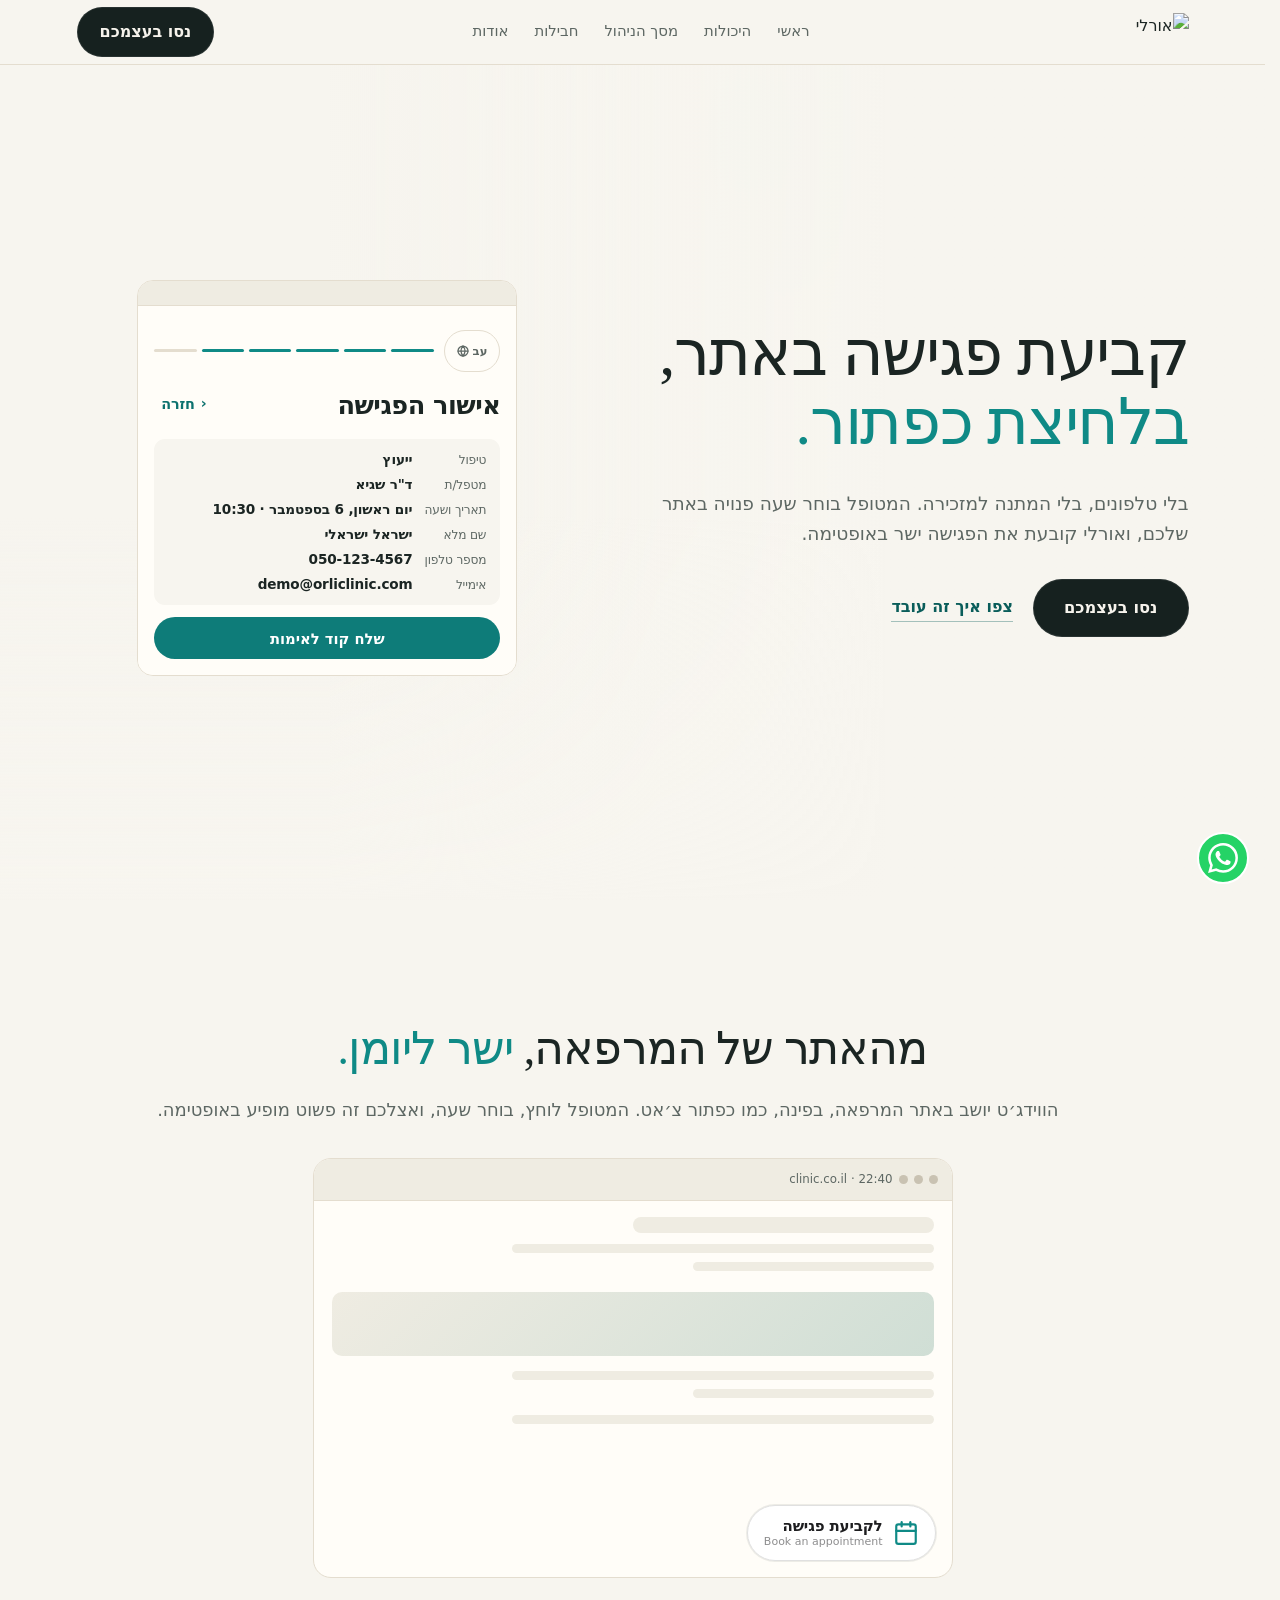
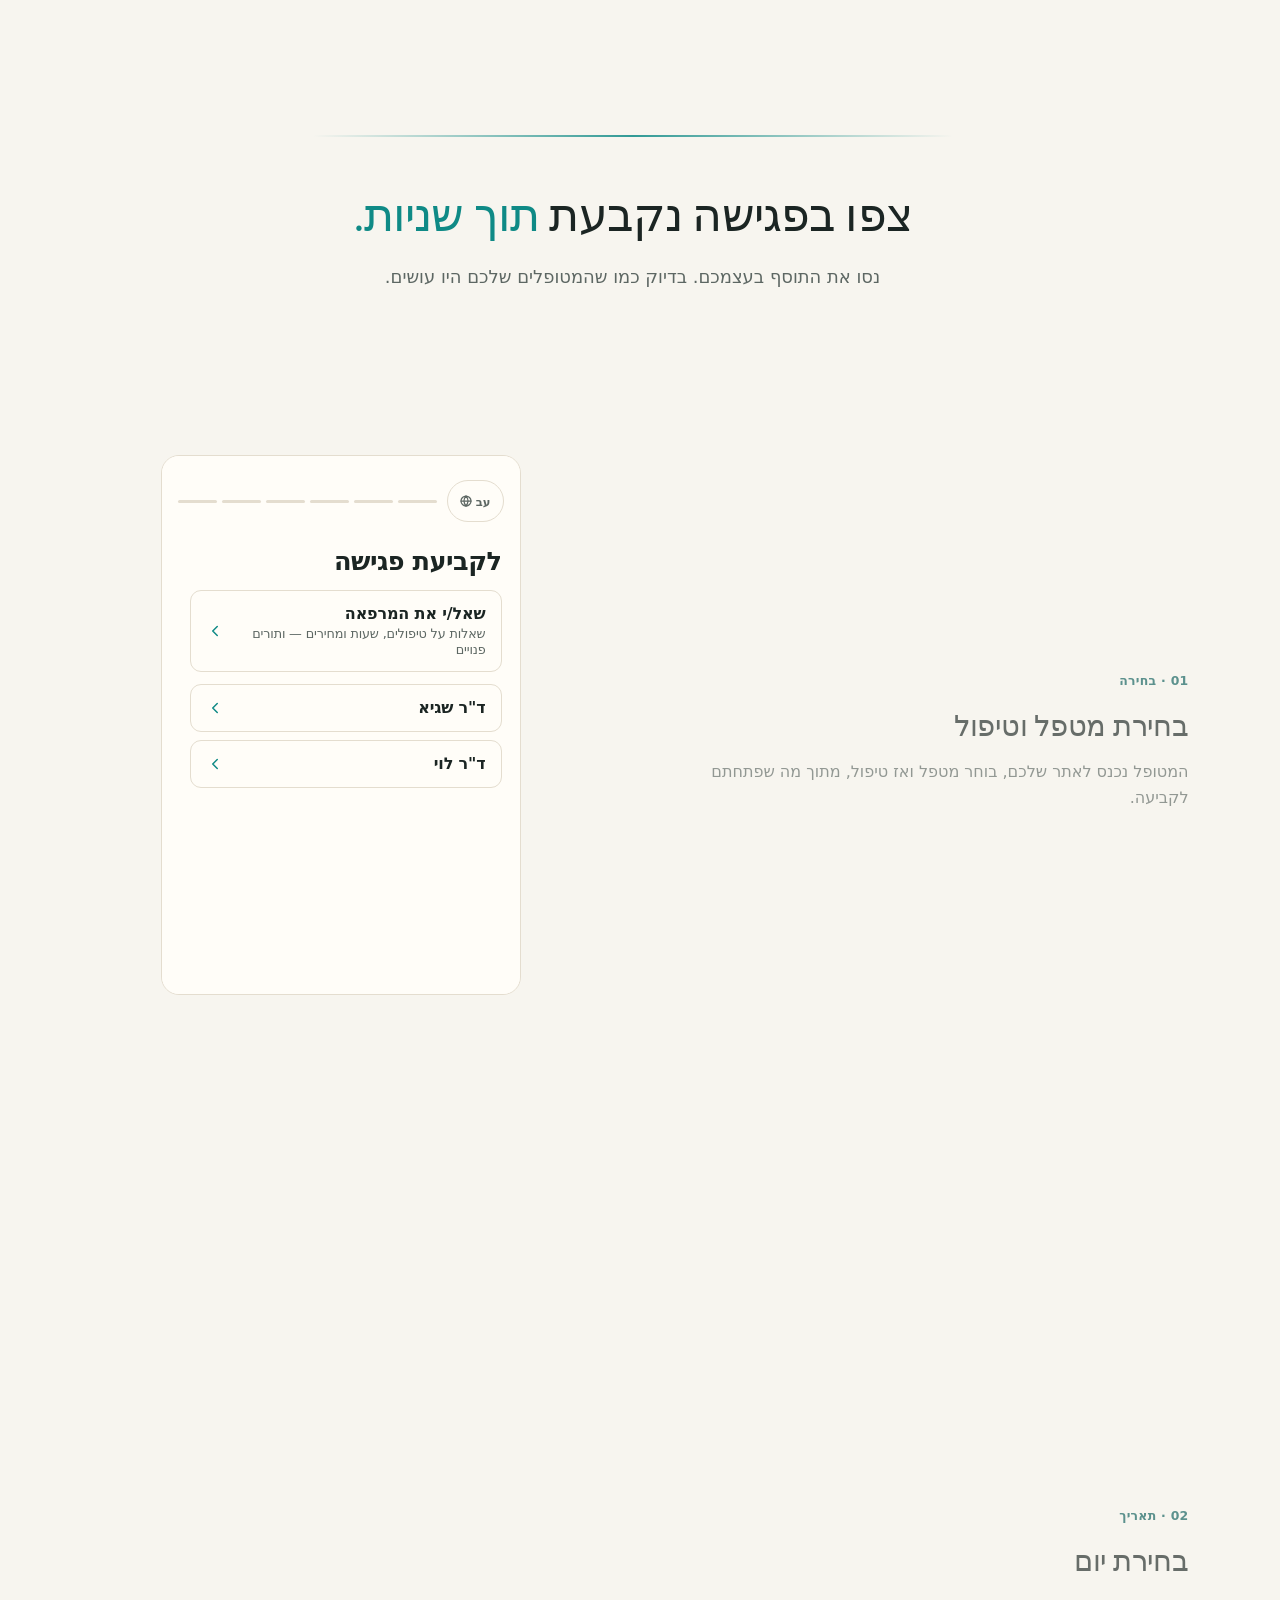
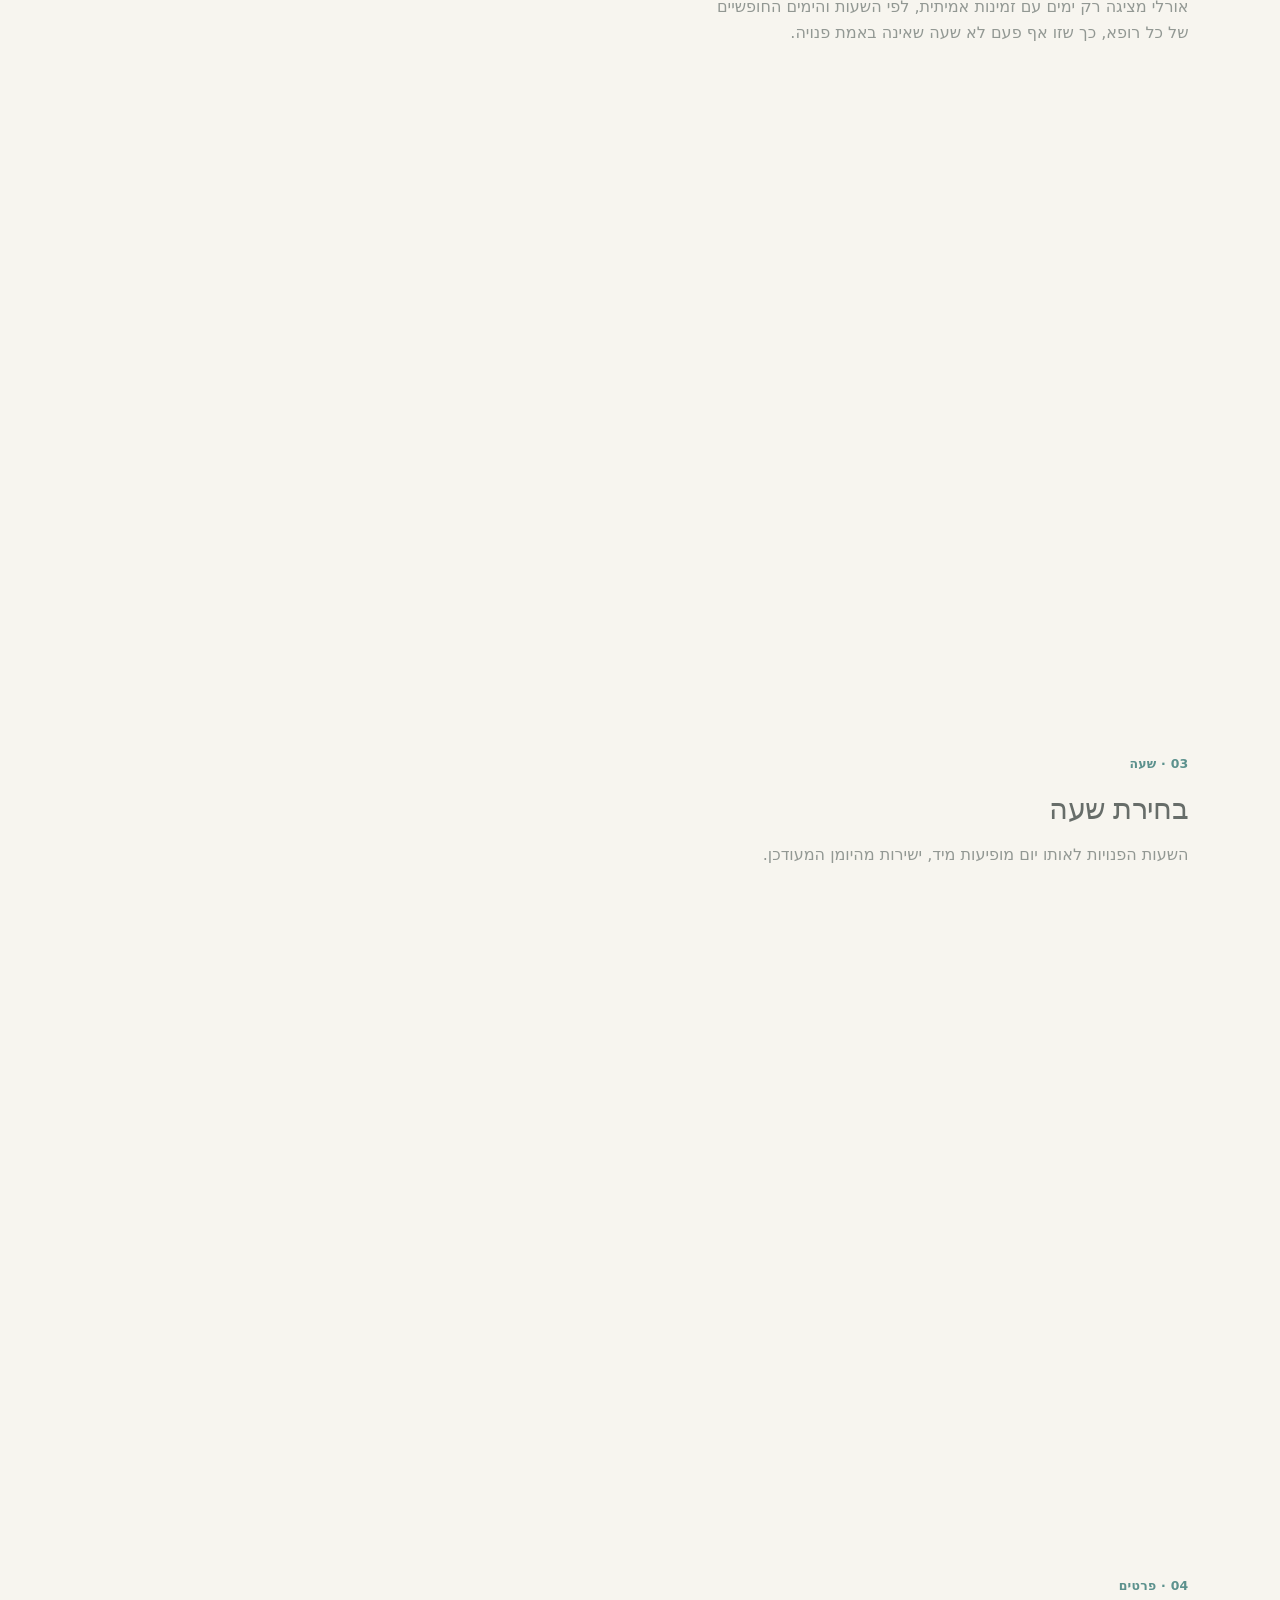
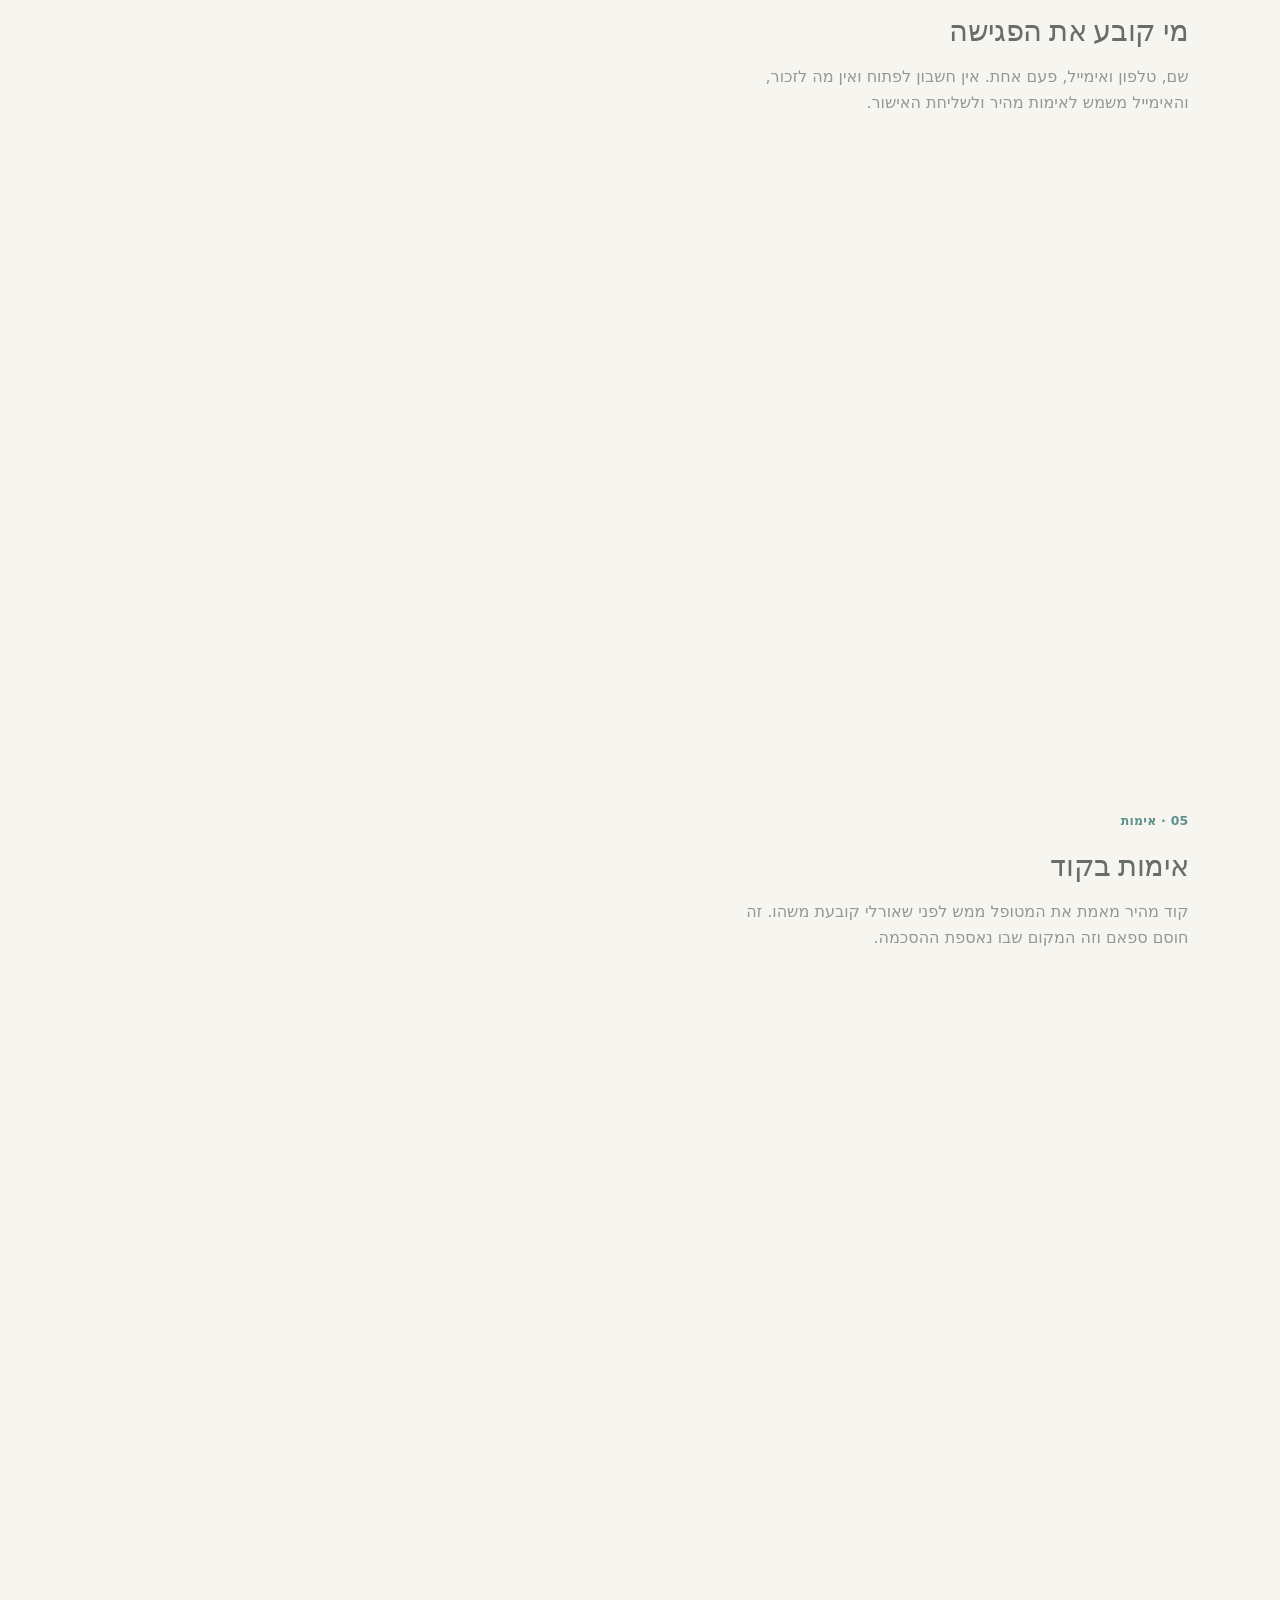
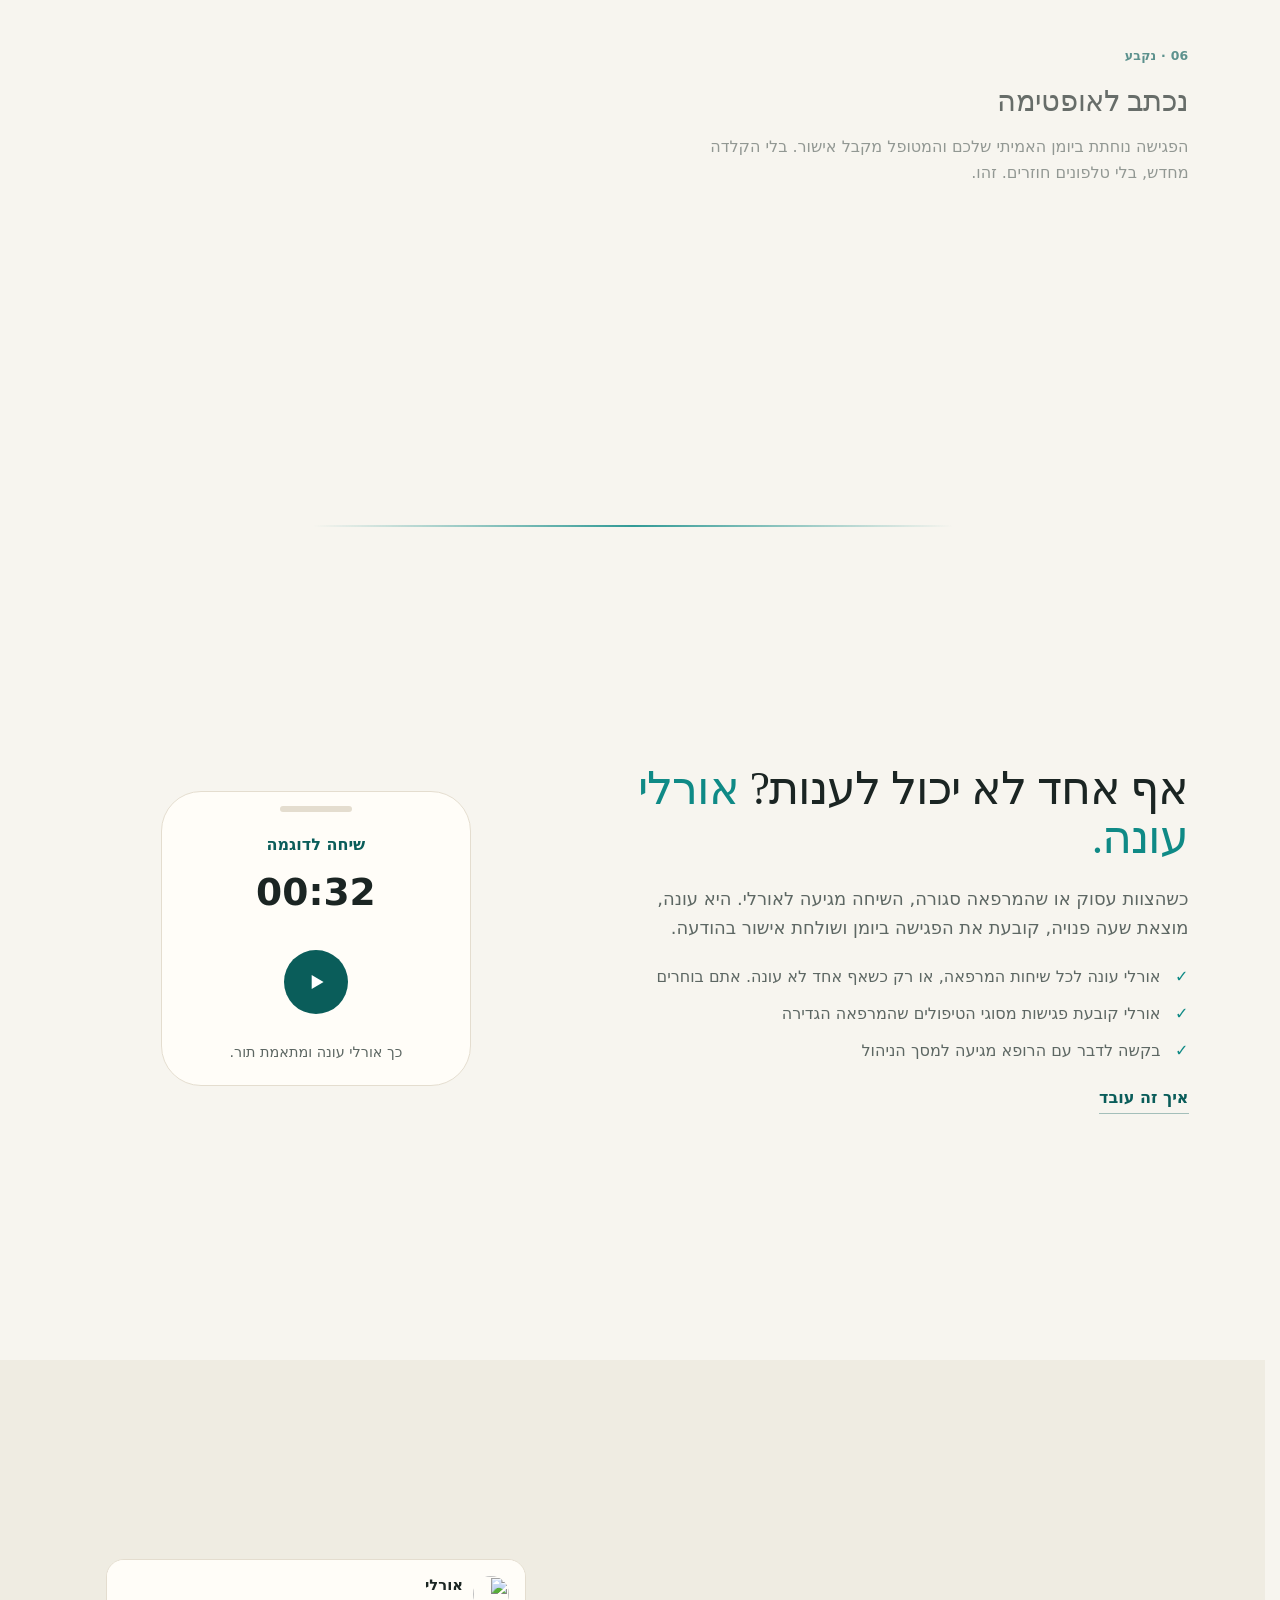
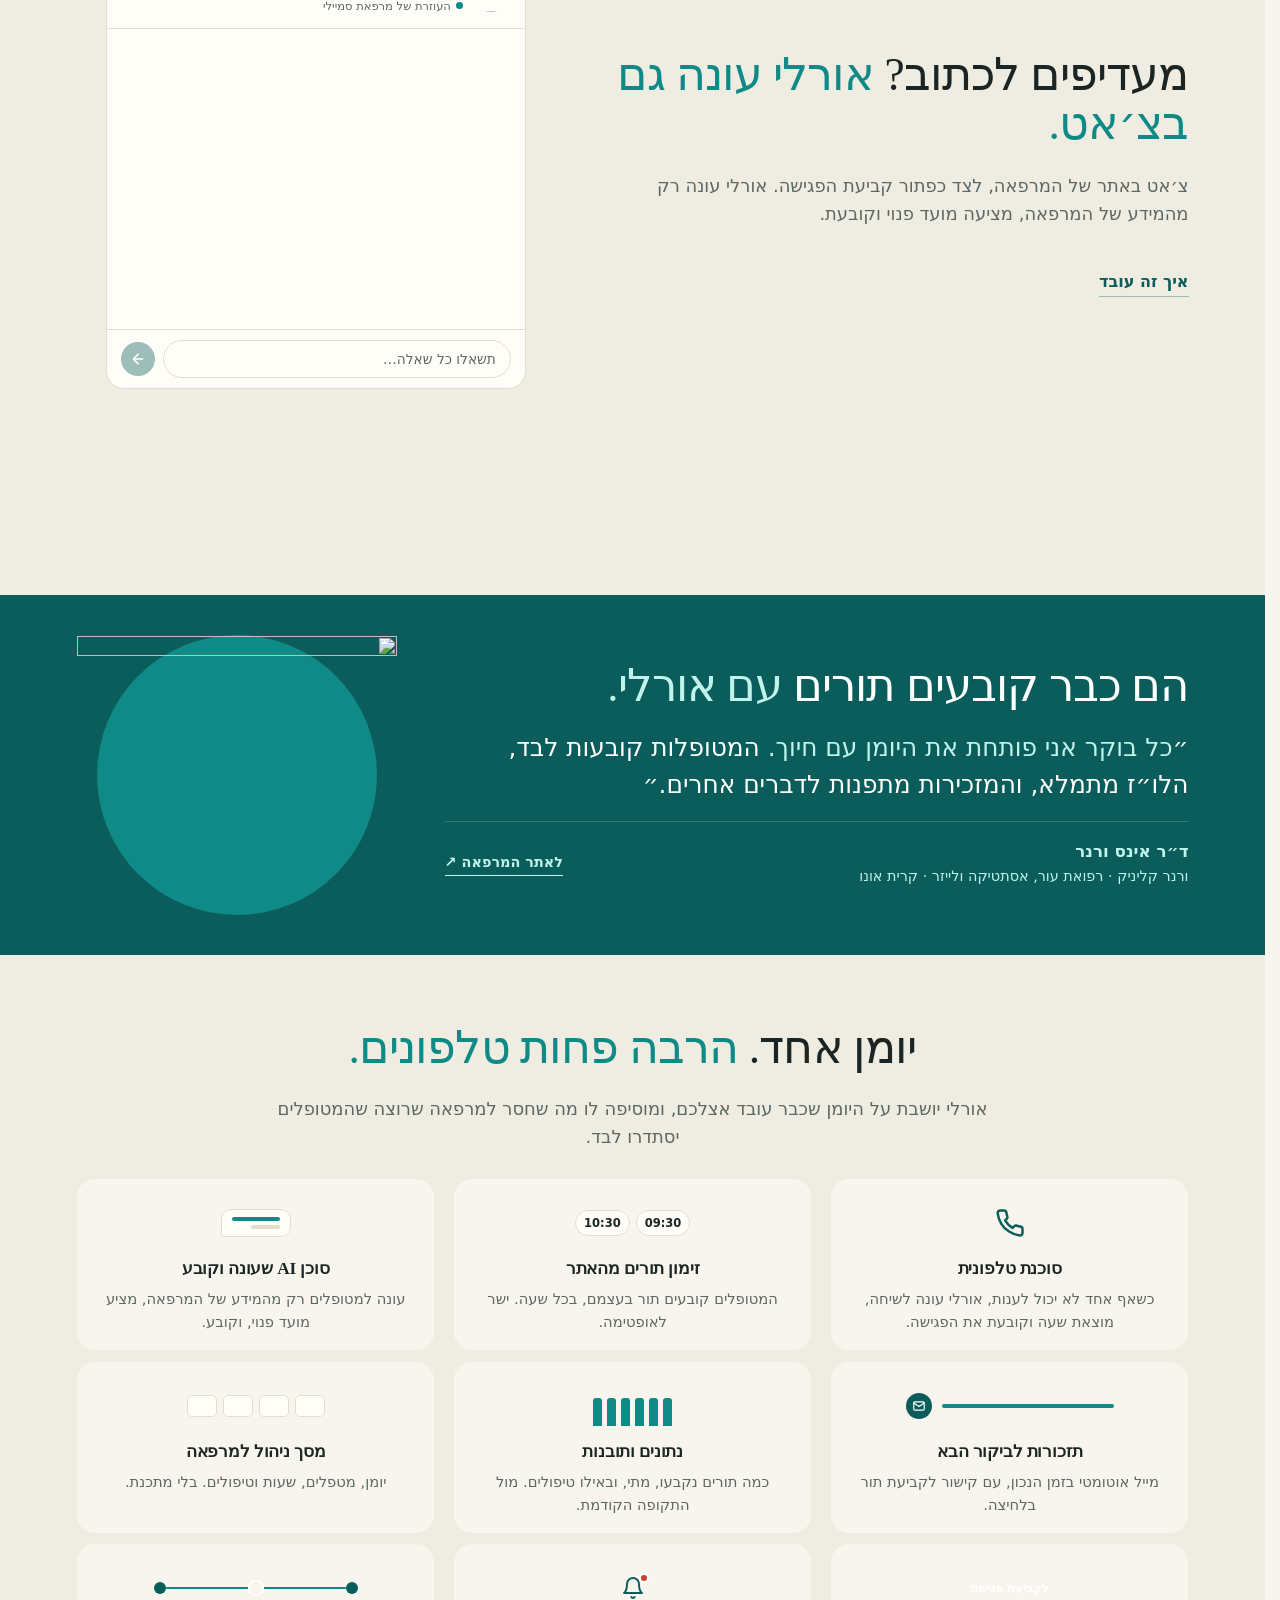
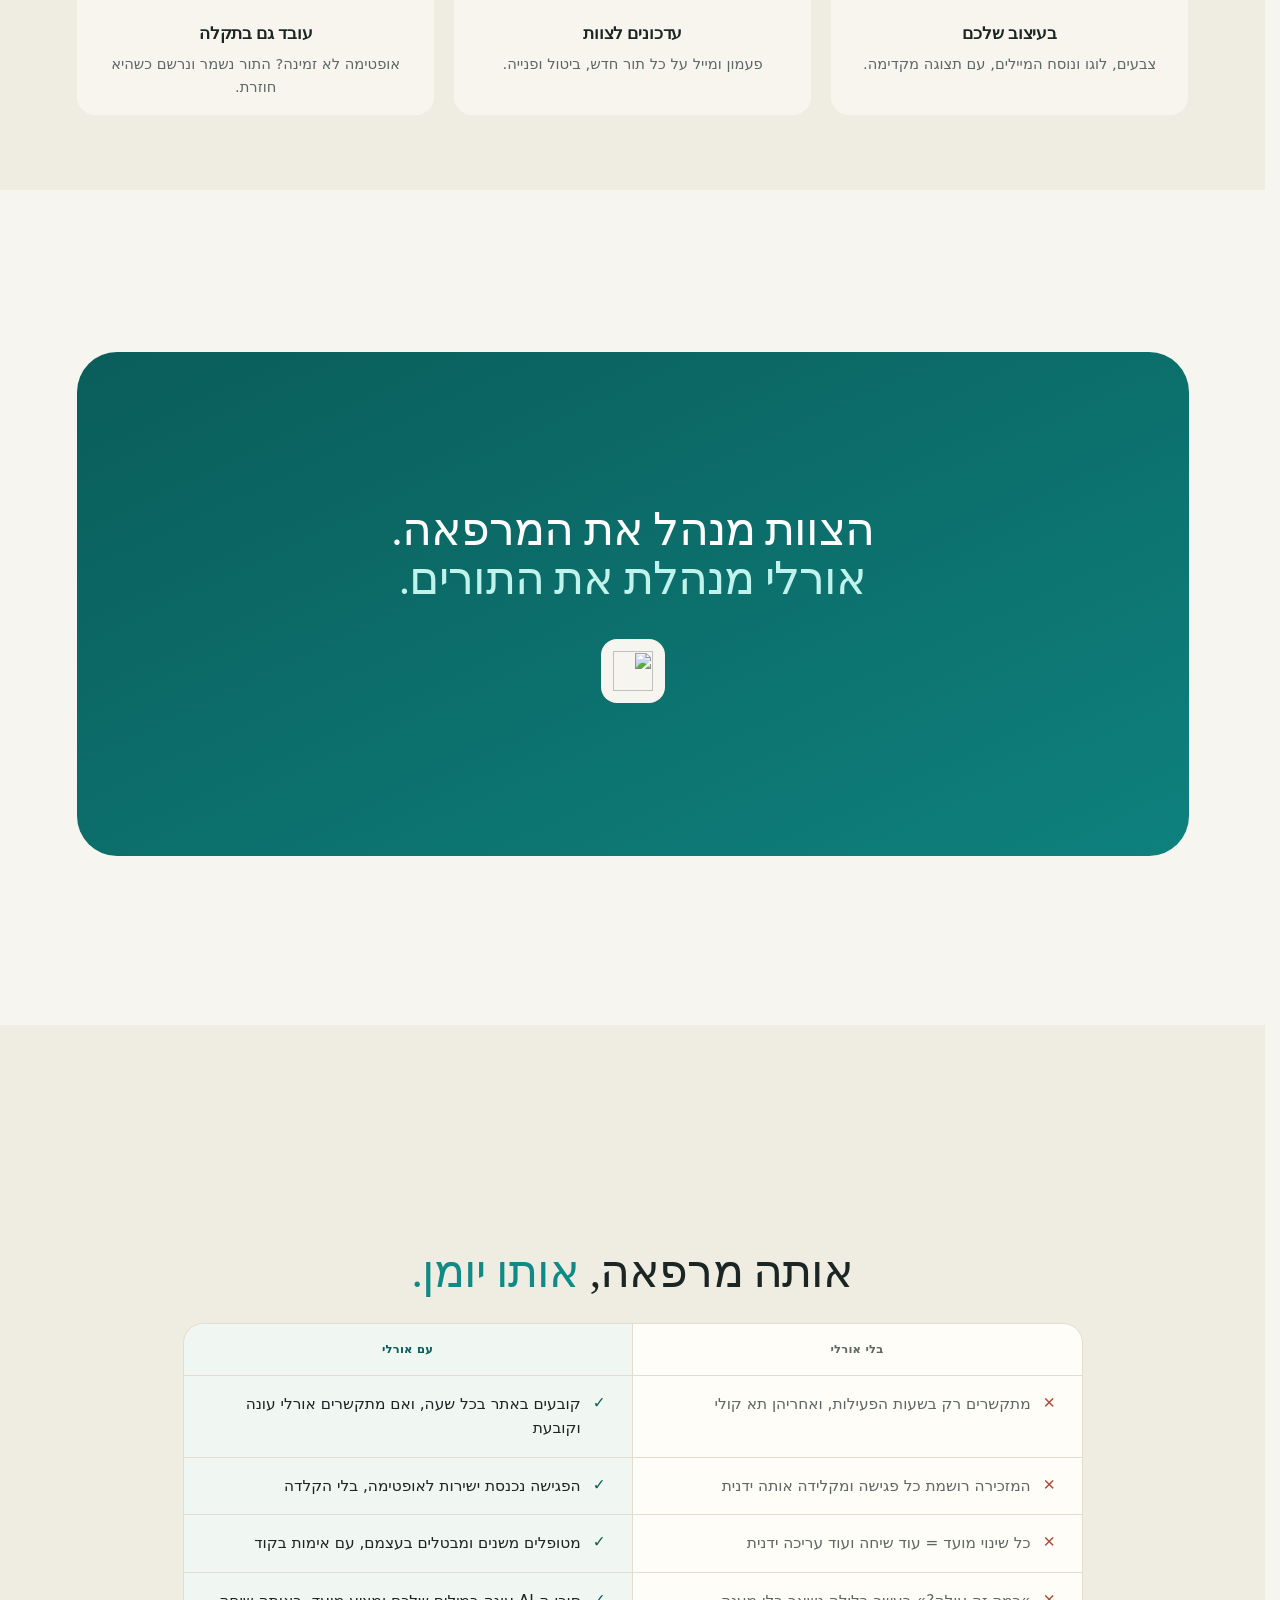
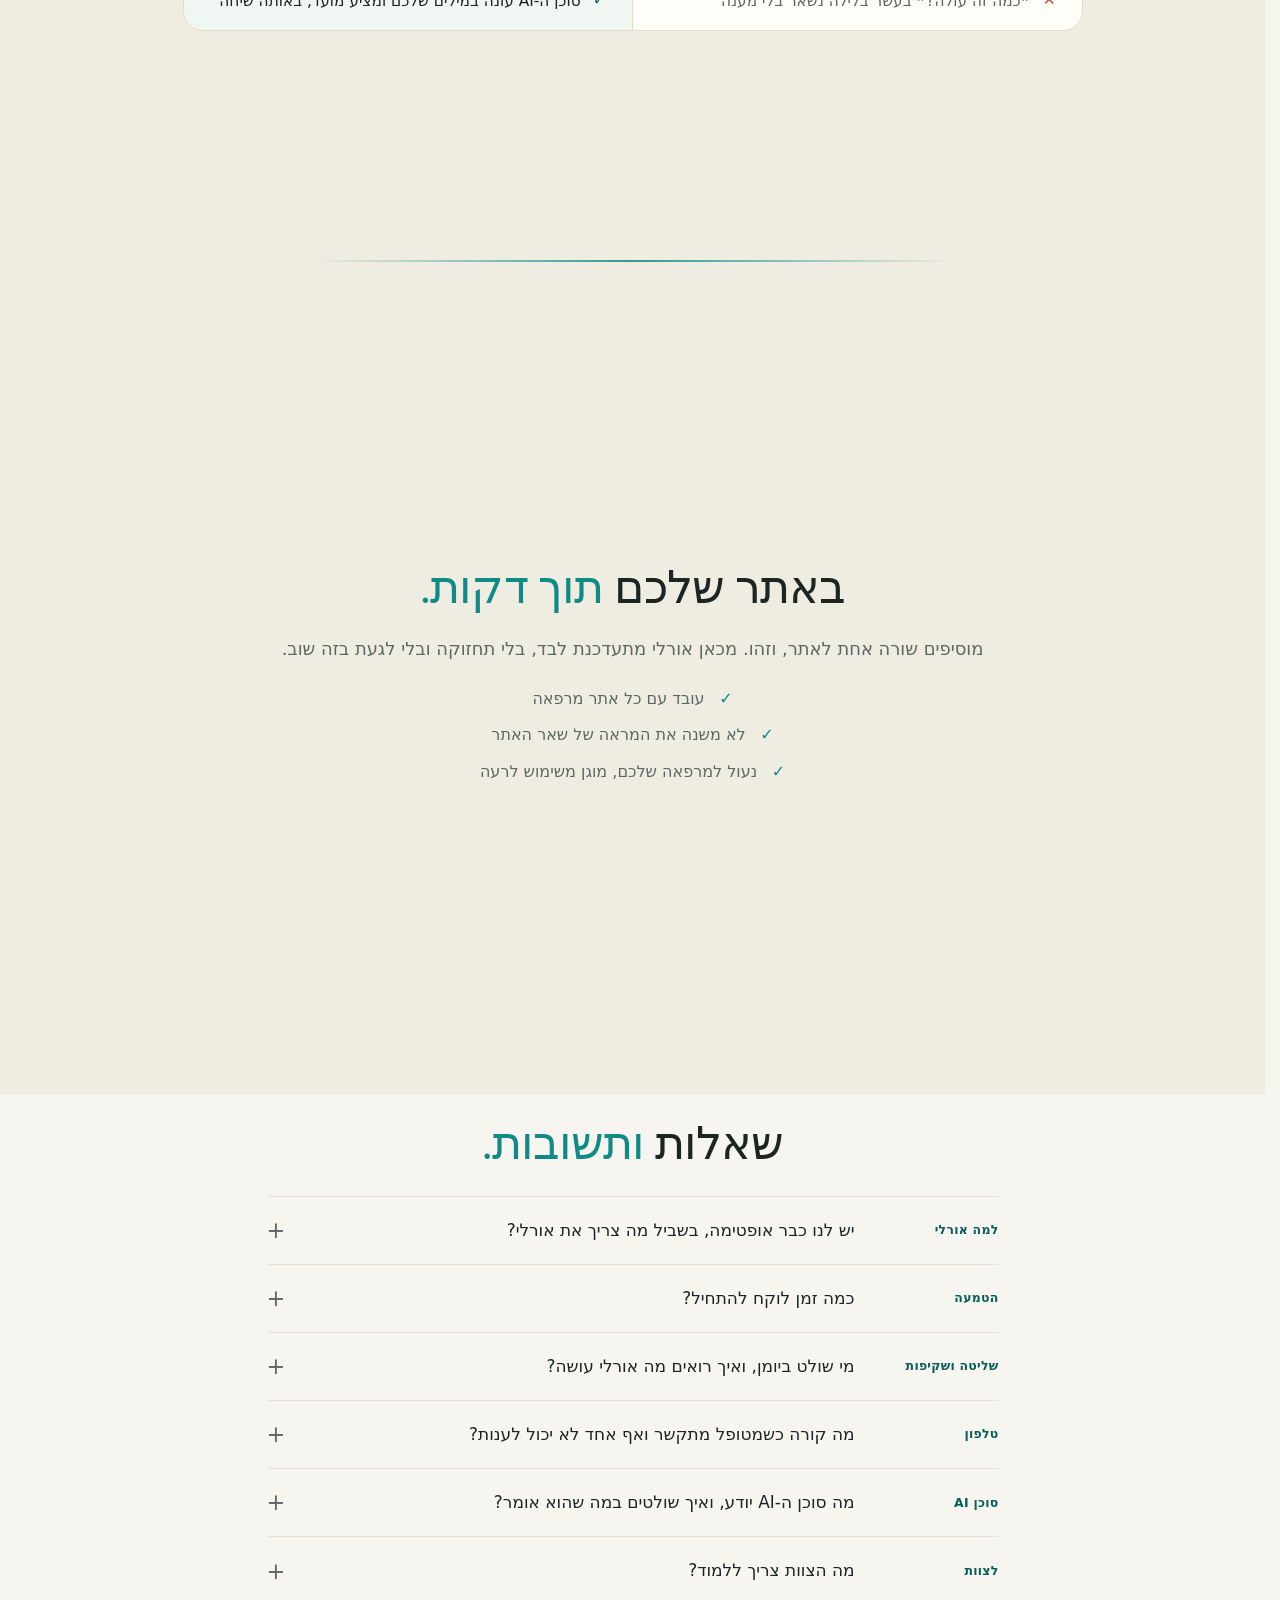
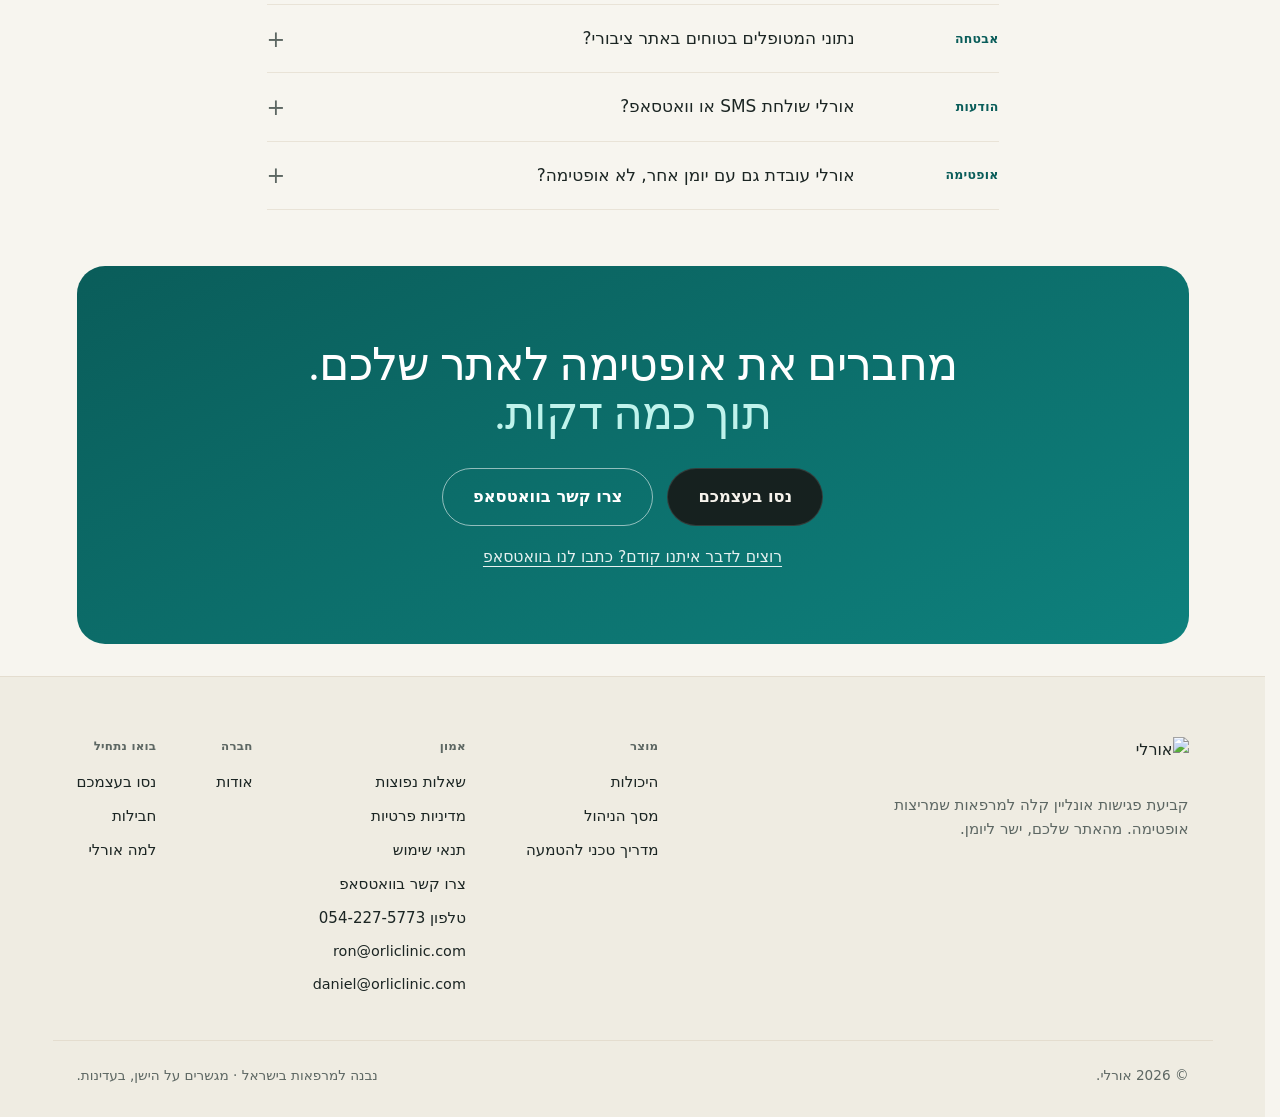
==== index.html @ ab8d7843 "Home phone: the play button centred between the clock and the note The pulse grows past the button, " ====
<!DOCTYPE html>
<html lang="he" dir="rtl">
<head>
  <meta charset="UTF-8" />
  <meta name="viewport" content="width=device-width, initial-scale=1.0, viewport-fit=cover" />
  <script>
    document.documentElement.classList.add('js');
    // styles.css hides every reveal target behind this class, and only
    // script.js ever unhides them. If that file does not arrive — a 404, a
    // dropped connection, a blocked request — the class would leave each
    // page's headlines, leads and lists at opacity 0 with nothing coming to
    // reveal them. script.js sets data-reveal-ready the moment it takes over;
    // if it hasn't, give up the effect and show the page as plain text.
    setTimeout(function () {
      var d = document.documentElement;
      if (!d.hasAttribute('data-reveal-ready')) d.classList.remove('js');
    }, 3000);
  </script>
  <meta name="description" content="מטופלים קובעים פגישה באתר של המרפאה בכל שעה, והפגישה נכנסת ישר ליומן האופטימה. עם סוכן AI ותזכורות לביקור הבא. מבצע השקה: בחינם, ללא התחייבות." />
  <title>זימון תורים אונליין למרפאות אופטימה | אורלי</title>

  <!-- Heebo, self-hosted (styles.css @font-face). Both subsets: every page
       sets Hebrew and Latin (spaces, digits) in it. -->
  <link rel="preload" href="assets/fonts/heebo-v28-hebrew.woff2" as="font" type="font/woff2" crossorigin />
  <link rel="preload" href="assets/fonts/heebo-v28-latin.woff2" as="font" type="font/woff2" crossorigin />
  <link rel="stylesheet" href="styles.css?v=20261113j" />
  <link rel="stylesheet" href="a11y.css?v=20261113j" />
  <link rel="stylesheet" href="widget.css?v=20261113j" />
  <link rel="stylesheet" href="films.css?v=20261113j" />
  <link rel="icon" href="/favicon.ico" sizes="any" />
  <link rel="icon" type="image/png" sizes="64x64" href="assets/brand/favicon-64.png" />
  <link rel="apple-touch-icon" href="assets/brand/apple-touch-icon.png" />

  <link rel="canonical" href="https://orliclinic.com/" />
  <meta name="theme-color" content="#0f8a86" />

  <!-- Link previews. PRODUCT.md's second audience reaches this site because
       the decision-maker sends them a link, so a bare URL in WhatsApp or
       email is a lost handoff. -->
  <meta property="og:type" content="website" />
  <meta property="og:site_name" content="אורלי" />
  <meta property="og:locale" content="he_IL" />
  <meta property="og:url" content="https://orliclinic.com/" />
  <meta property="og:title" content="זימון תורים אונליין למרפאות אופטימה | אורלי" />
  <meta property="og:description" content="מטופלים קובעים פגישה באתר של המרפאה בכל שעה, והפגישה נכנסת ישר ליומן האופטימה. עם סוכן AI ותזכורות לביקור הבא. מבצע השקה: בחינם, ללא התחייבות." />
  <meta property="og:image" content="https://orliclinic.com/assets/brand/orli-og.png" />
  <meta property="og:image:width" content="1200" />
  <meta property="og:image:height" content="630" />
  <meta property="og:image:alt" content="אורלי · קביעת פגישה באתר המרפאה, ישר ליומן האופטימה" />
  <meta name="twitter:card" content="summary_large_image" />
  <meta name="twitter:title" content="זימון תורים אונליין למרפאות אופטימה | אורלי" />
  <meta name="twitter:description" content="מטופלים קובעים פגישה באתר של המרפאה בכל שעה, והפגישה נכנסת ישר ליומן האופטימה. עם סוכן AI ותזכורות לביקור הבא. מבצע השקה: בחינם, ללא התחייבות." />
  <meta name="twitter:image" content="https://orliclinic.com/assets/brand/orli-og.png" />
  <!-- Structured data for search and answer engines. Every fact here is
       on this page or on the site; keep it in step with the copy (the
       FAQ text must match the visible FAQ word for word). -->
  <script type="application/ld+json">
  {
    "@context": "https://schema.org",
    "@graph": [
      {
        "@type": "Organization",
        "@id": "https://orliclinic.com/#organization",
        "name": "Orli",
        "alternateName": "אורלי",
        "url": "https://orliclinic.com/",
        "logo": {
          "@type": "ImageObject",
          "url": "https://orliclinic.com/assets/brand/apple-touch-icon.png",
          "width": 180,
          "height": 180
        },
        "description": "אורלי היא תוסף לקביעת תורים אונליין למרפאות שעובדות עם אופטימה: המטופלים קובעים פגישה באתר של המרפאה, והפגישה נכנסת ישר ליומן האופטימה.",
        "areaServed": {
          "@type": "Country",
          "name": "Israel"
        }
      },
      {
        "@type": "WebSite",
        "@id": "https://orliclinic.com/#website",
        "url": "https://orliclinic.com/",
        "name": "אורלי",
        "alternateName": "Orli",
        "inLanguage": "he",
        "publisher": {
          "@id": "https://orliclinic.com/#organization"
        }
      },
      {
        "@type": "SoftwareApplication",
        "@id": "https://orliclinic.com/#software",
        "name": "Orli",
        "alternateName": "אורלי",
        "url": "https://orliclinic.com/",
        "description": "קביעת תורים אונליין למרפאות שעובדות עם אופטימה. המטופלים קובעים, משנים ומבטלים פגישות באתר המרפאה, וכל פגישה נכתבת ישר ליומן האופטימה. סוכן AI עונה למטופלים רק מהמידע של המרפאה וקובע תורים.",
        "applicationCategory": "BusinessApplication",
        "applicationSubCategory": "קביעת תורים אונליין למרפאות",
        "operatingSystem": "Web",
        "inLanguage": [
          "he",
          "en"
        ],
        "featureList": [
          "זימון תורים מהאתר של המרפאה, ישר ליומן האופטימה בזמן אמת",
          "אימות בקוד חד־פעמי לאימייל לפני כל קביעה",
          "שינוי וביטול על ידי המטופל מהקישור במייל",
          "סוכן AI שעונה למטופלים רק מהמידע של המרפאה, מציע מועד פנוי וקובע",
          "סוכנת טלפונית שעונה כשאף אחד לא יכול, מוצאת שעה וקובעת פגישה",
          "תזכורות לביקור הבא ורצפי טיפול במייל",
          "נתונים ותובנות על התורים, מול התקופה הקודמת",
          "מסך ניהול למרפאה: יומן, מטפלים, שעות וטיפולים",
          "עיצוב הווידג׳ט והמיילים בלי קוד",
          "התראות לצוות על כל תור חדש, ביטול ופנייה",
          "ממשיך לקבל תורים גם כשאופטימה לא זמינה",
          "עברית ואנגלית, בנוי לטלפון",
          "הטמעה בשורת קוד אחת"
        ],
        "image": "https://orliclinic.com/assets/brand/orli-og.png",
        "publisher": {
          "@id": "https://orliclinic.com/#organization"
        }
      },
      {
        "@type": [
          "WebPage",
          "FAQPage"
        ],
        "@id": "https://orliclinic.com/#webpage",
        "url": "https://orliclinic.com/",
        "name": "זימון תורים אונליין למרפאות אופטימה | אורלי",
        "description": "מטופלים קובעים פגישה באתר של המרפאה בכל שעה, והפגישה נכנסת ישר ליומן האופטימה. עם סוכן AI ותזכורות לביקור הבא. מבצע השקה: בחינם, ללא התחייבות.",
        "inLanguage": "he",
        "isPartOf": {
          "@id": "https://orliclinic.com/#website"
        },
        "about": {
          "@id": "https://orliclinic.com/#software"
        },
        "mainEntity": [
          {
            "@type": "Question",
            "name": "יש לנו כבר אופטימה, בשביל מה צריך את אורלי?",
            "acceptedAnswer": {
              "@type": "Answer",
              "text": "אופטימה מנהלת את היומן ואת המרפאה, וזה בדיוק מה שהיא עושה טוב. אורלי מוסיפה לה ערוץ נוסף: המטופלים קובעים בעצמם מהאתר שלכם או בטלפון, בכל שעה, והפגישה נכנסת ישר לאופטימה."
            }
          },
          {
            "@type": "Question",
            "name": "כמה זמן לוקח להתחיל?",
            "acceptedAnswer": {
              "@type": "Answer",
              "text": "תוך כמה דקות. מתקינים את התוכנה שלנו על מחשב האופטימה, מגדירים בפאנל הניהול את הרופאים, השירותים והשעות שפתוחות לקביעה, ומוסיפים שורה אחת לאתר. מהרגע הזה המטופלים קובעים."
            }
          },
          {
            "@type": "Question",
            "name": "מי שולט ביומן, ואיך רואים מה אורלי עושה?",
            "acceptedAnswer": {
              "@type": "Answer",
              "text": "אתם. מטופלים קובעים רק לתוך שעות פנויות שאתם פתחתם לקביעה, אצל הרופאים ובשירותים שבחרתם, ואתם קובעים מה אורלי רשאית לעשות ואפשר לכבות אותה בכל רגע. כל פגישה נכנסת לאופטימה כמו פגישה שנקבעה בטלפון. ובמסך הניהול רואים הכול: כל שיחה וצ׳אט בכתב, בקשות שמחכות לצוות, וכמה פגישות הגיעו מהאתר, מהצ׳אט ומהטלפון. ככה זה נראה בפאנל הניהול."
            }
          },
          {
            "@type": "Question",
            "name": "מה קורה כשמטופל מתקשר ואף אחד לא יכול לענות?",
            "acceptedAnswer": {
              "@type": "Answer",
              "text": "אורלי עונה לשיחה, מוצאת שעה פנויה, קובעת את הפגישה ביומן ושולחת אישור בהודעה. היא קובעת פגישות מסוגי הטיפולים שהמרפאה הגדירה. בקשה לדבר עם הרופא מגיעה לצוות בכתב במסך הניהול. אתם בוחרים: אורלי יכולה לענות לכל שיחות המרפאה, או לגבות את הצוות כשאף אחד לא עונה."
            }
          },
          {
            "@type": "Question",
            "name": "מה סוכן ה-AI יודע, ואיך שולטים במה שהוא אומר?",
            "acceptedAnswer": {
              "@type": "Answer",
              "text": "לסוכן יש זיכרון וידע על המרפאה שלכם. הוא לומד מהאתר, ואתם מוסיפים, מתקנים ומסתירים כל עובדה במסך הניהול. אתם קובעים באילו נושאים הוא מדבר ומה הוא רשאי לעשות, ובנושאים שסימנתם הוא מעביר את הפנייה לצוות. איך זה עובד."
            }
          },
          {
            "@type": "Question",
            "name": "מה הצוות צריך ללמוד?",
            "acceptedAnswer": {
              "@type": "Answer",
              "text": "כלום. הפאנל פשוט ומובן מעצמו, והוא יכול לשמש ממשק מודרני לניהול היומן, עם יכולות נוספות: חיפוש, הזזת פגישה בגרירה, נתונים וביצועים ותזכורות אוטומטיות. פגישה שנקבעת באתר או בטלפון נכנסת לאופטימה, ומה שמשתנה הוא פחות שיחות, פחות הקלדה, ויומן שמתמלא גם אחרי שעות הפעילות. ככה זה נראה בפאנל הניהול."
            }
          },
          {
            "@type": "Question",
            "name": "נתוני המטופלים בטוחים באתר ציבורי?",
            "acceptedAnswer": {
              "@type": "Answer",
              "text": "כן. המערכת מאובטחת ברמה גבוהה: כל המידע מוצפן בהעברה, האתר שלכם לא שומר פרטי מטופלים, והנתונים מנוהלים בקפדנות, כך שכל מרפאה רואה רק את המידע שלה."
            }
          },
          {
            "@type": "Question",
            "name": "אורלי שולחת SMS או וואטסאפ?",
            "acceptedAnswer": {
              "@type": "Answer",
              "text": "SMS: כן. מי שקבע פגישה עם אורלי בשיחת טלפון מקבל אישור ב־SMS. שאר ההודעות יוצאות במייל: קוד האימות, אישור הפגישה, שינוי וביטול, וההזמנה לביקור הבא. שליחה שלהן ב־SMS ו־WhatsApp תגיע בקרוב."
            }
          },
          {
            "@type": "Question",
            "name": "אורלי עובדת גם עם יומן אחר, לא אופטימה?",
            "acceptedAnswer": {
              "@type": "Answer",
              "text": "היום אורלי מחוברת לאופטימה: היא קוראת את השעות הפנויות מיומן האופטימה של המרפאה וכותבת אליו כל פגישה. עובדים עם יומן או תוכנה אחרת? קבעו איתנו שיחה, ונבדוק יחד איך לחבר גם אותם."
            }
          }
        ]
      }
    ]
  }
  </script>
  <!-- Accessibility menu. In the head so the visitor's saved settings are
       applied before the first paint, and before the scripts that animate. -->
  <script src="a11y.js?v=20261113j"></script>
</head>
<body>
  <span id="top" aria-hidden="true"></span>

  <!-- TOP NAV -->
  <header class="nav">
    <div class="wrap">
      <div class="nav-pill">
        <a href="#top" class="brand" aria-label="אורלי, לדף הבית">
          <img class="brand-logo brand-logo--he" src="assets/brand/orli-wordmark-he.png?v=20261113j" width="480" height="151" alt="אורלי" />
        </a>
        <nav class="nav-links" id="navMenu" aria-label="ניווט ראשי">
          <a href="/" aria-current="page">ראשי</a>
          <a href="/features">היכולות</a>
          <a href="/panel">מסך הניהול</a>
          <a href="/pricing">חבילות</a>
          <a href="/about">אודות</a>
        </nav>
        <button class="nav-toggle" type="button" id="navToggle"
                aria-expanded="false" aria-controls="navMenu" aria-label="תפריט">
          <span class="nav-toggle-bar"></span>
          <span class="nav-toggle-bar"></span>
          <span class="nav-toggle-bar"></span>
        </button>
        <div class="nav-cta">
          <a data-start-cta href="https://booking.orliclinic.com/admin/signup" class="btn-dark">נסו בעצמכם</a>
        </div>
      </div>
    </div>
  </header>

  <main>
    <!-- HERO -->
    <section class="hero" data-lock-stop="start">
      <canvas class="hero-canvas" id="heroGradient" aria-hidden="true"></canvas>
      <div class="hero-veil" aria-hidden="true"></div>
      <div class="wrap hero-grid">
        <div class="hero-copy">
          <h1 class="display">קביעת פגישה באתר, <span class="ital">בלחיצת כפתור.</span></h1>
          <p class="lead">בלי טלפונים, בלי המתנה למזכירה. המטופל בוחר שעה פנויה באתר שלכם, ואורלי קובעת את הפגישה ישר באופטימה.</p>
          <div class="hero-actions">
            <a data-start-cta href="https://booking.orliclinic.com/admin/signup" class="btn-dark lg">נסו בעצמכם</a>
            <a href="#demo" class="hero-link">צפו איך זה עובד</a>
          </div>
        </div>

        <!-- Widget mockup in browser chrome -->
        <!-- inert as well as aria-hidden: the frozen confirm step below has a
             real <button>, and aria-hidden alone left it in the tab order —
             a keyboard visitor landed on a control nothing announced. -->
        <div class="hero-visual" aria-hidden="true" inert>
          <div class="browser">
            <div class="browser-bar"></div>
            <div class="widget-body widget-body--hero orli-live" dir="rtl">
              <!-- A frozen copy of the real widget's confirm step (markup and
                   classes from orli-calendar's ConfirmStep.vue), styled by
                   widget.css. Decorative: aria-hidden, nothing here is live. -->
              <div class="obw-controls">
                <button class="obw-lang-btn" type="button" disabled>
                  <svg width="12" height="12" viewBox="0 0 24 24" fill="none" stroke="currentColor" stroke-width="2.5" stroke-linecap="round" stroke-linejoin="round"><circle cx="12" cy="12" r="10"/><line x1="2" y1="12" x2="22" y2="12"/><path d="M12 2a15.3 15.3 0 0 1 4 10 15.3 15.3 0 0 1-4 10 15.3 15.3 0 0 1-4-10 15.3 15.3 0 0 1 4-10z"/></svg>
                  <span>עב</span>
                </button>
                <div class="obw-progress">
                  <span class="obw-progress-seg is-on"></span>
                  <span class="obw-progress-seg is-on"></span>
                  <span class="obw-progress-seg is-on"></span>
                  <span class="obw-progress-seg is-on"></span>
                  <span class="obw-progress-seg is-on"></span>
                  <span class="obw-progress-seg"></span>
                </div>
              </div>
              <div class="obw-step-header">
                <p class="obw-title"><span class="obw-bi"><span>אישור הפגישה</span></span></p>
                <span class="obw-back-btn">‹ <span class="obw-bi"><span>חזרה</span></span></span>
              </div>
              <dl class="obw-summary">
                <dt>טיפול</dt>
                <dd>ייעוץ</dd>
                <dt>מטפל/ת</dt>
                <dd>ד"ר שגיא</dd>
                <dt>תאריך ושעה</dt>
                <dd>יום ראשון, 6 בספטמבר · <span class="obw-tabular">10:30</span></dd>
                <dt>שם מלא</dt>
                <dd>ישראל ישראלי</dd>
                <dt>מספר טלפון</dt>
                <dd>050-123-4567</dd>
                <dt>אימייל</dt>
                <dd>demo@orliclinic.com</dd>
              </dl>
              <button class="obw-primary-btn obw-primary-btn--compact" type="button">שלח קוד לאימות</button>
            </div>
          </div>
        </div>
      </div>
    </section>

    <!-- PROBLEM -->
    <section class="section section--bridge" data-lock-stop="start">
      <div class="wrap narrow">
        <div class="section-head section-head--tight">
          <h2 class="display">מהאתר של המרפאה, <span class="ital">ישר ליומן.</span></h2>
          <p class="section-lead section-lead--close">הווידג׳ט יושב באתר המרפאה, בפינה, כמו כפתור צ׳אט. המטופל לוחץ, בוחר שעה, ואצלכם זה פשוט מופיע באופטימה.</p>
        </div>
        <!-- The patient's journey as a short film in one frame (script.js,
             "journey"): the clinic's site with the widget's launcher in the
             corner, a tap, the panel opening, a slot chosen, the widget's own
             confirmation, and then the Optima day view rising over the page
             with the booking settling into its row.
             Held for a beat, then it plays again while the block is on
             screen. Under prefers-reduced-motion it shows the finished
             picture once. -->
        <div class="bridge" data-bridge>
          <div class="bridge-movie" role="img" aria-label="המסע של המטופל: מהכפתור באתר המרפאה ועד הפגישה ביומן האופטימה">
            <div class="bridge-site bm-site " dir="rtl">
              <div class="bs-bar" aria-hidden="true"><span></span><span></span><span></span><i>clinic.co.il · 22:40</i></div>
              <div class="bs-page">
                <div class="bs-skel bs-skel--h" aria-hidden="true"></div>
                <div class="bs-skel" aria-hidden="true"></div>
                <div class="bs-skel bs-skel--short" aria-hidden="true"></div>
                <div class="bs-hero" aria-hidden="true"></div>
                <div class="bs-skel" aria-hidden="true"></div>
                <div class="bs-skel bs-skel--short" aria-hidden="true"></div>
                <div class="bs-skel" aria-hidden="true"></div>
                <div class="bs-backdrop" aria-hidden="true"></div>
                <div class="bridge-widget">
                  <div class="bw-pick">
                    <div class="bw-title">בחרו שעה</div>
                    <div class="bw-date">יום ראשון, 6 בספטמבר</div>
                    <div class="bw-slots">
                      <span>09:30</span>
                      <span class="bw-target" data-bridge-from="movie">10:30<i class="bw-tap" aria-hidden="true"></i></span>
                      <span>12:00</span>
                      <span>14:00</span>
                    </div>
                    <div class="bw-btn">אישור הזמנה</div>
                  </div>
                  <!-- The widget's own success screen, as SuccessStep.vue draws it. -->
                  <div class="bw-confirm" aria-hidden="true">
                    <div class="bw-check"><svg viewBox="0 0 24 24" fill="none" stroke="currentColor" stroke-width="2.5" stroke-linecap="round" stroke-linejoin="round" aria-hidden="true"><path d="M5 13l4 4L19 7"/></svg></div>
                    <div class="bw-confirm-title">הפגישה נקבעה!</div>
                    <dl class="bw-summary">
                      <dt>טיפול</dt><dd>ייעוץ · ד"ר שגיא</dd>
                      <dt>מועד</dt><dd>יום ראשון, 6 בספטמבר · 10:30</dd>
                    </dl>
                    <div class="bw-mailed"><svg width="13" height="13" viewBox="0 0 24 24" fill="none" stroke="currentColor" stroke-width="2" stroke-linecap="round" stroke-linejoin="round" aria-hidden="true"><rect x="3" y="5" width="18" height="14" rx="2"/><path d="m3 7 9 6 9-6"/></svg>אישור נשלח לאימייל</div>
                  </div>
                </div>
                <div class="bs-launcher bs-launcher--pill" dir="ltr">
                  <span class="bs-launcher-icon"><svg width="26" height="26" viewBox="0 0 24 24" fill="none" stroke="currentColor" stroke-width="2" stroke-linecap="round" stroke-linejoin="round" aria-hidden="true"><rect x="3" y="4" width="18" height="18" rx="2"/><line x1="16" y1="2" x2="16" y2="6"/><line x1="8" y1="2" x2="8" y2="6"/><line x1="3" y1="10" x2="21" y2="10"/></svg></span>
                  <span class="bs-launcher-label"><span class="bs-launcher-he">לקביעת פגישה</span><span class="bs-launcher-en">Book an appointment</span></span>
                  <i class="bw-tap" aria-hidden="true"></i>
                </div>
                <div class="bs-launcher bs-launcher--open" aria-hidden="true"><svg width="22" height="22" viewBox="0 0 24 24" fill="none" stroke="currentColor" stroke-width="2" stroke-linecap="round" aria-hidden="true"><line x1="18" y1="6" x2="6" y2="18"/><line x1="6" y1="6" x2="18" y2="18"/></svg></div>
              </div>
            </div>
            <div class="bm-shade" aria-hidden="true"></div>
            <div class="bridge-cal bm-cal" dir="rtl">
              <div class="bc-head"><strong>היומן באופטימה</strong><span>יום ראשון 6.9 · ד"ר שגיא</span></div>
              <div class="bc-row"><span class="bc-time">09:00</span><span class="bc-appt is-existing">ניקוי שיניים · רונית לוי</span></div>
              <div class="bc-row"><span class="bc-time">09:30</span></div>
              <div class="bc-row"><span class="bc-time">10:00</span><span class="bc-appt is-existing">ייעוץ · יוסי מזרחי</span></div>
              <div class="bc-row"><span class="bc-time">10:30</span><span class="bc-appt bc-appt--site" data-bridge-to="movie"><svg width="12" height="12" viewBox="0 0 24 24" fill="none" stroke="currentColor" stroke-width="2.2" stroke-linecap="round" stroke-linejoin="round" aria-hidden="true"><circle cx="12" cy="12" r="10"/><line x1="2" y1="12" x2="22" y2="12"/><path d="M12 2a15.3 15.3 0 0 1 4 10 15.3 15.3 0 0 1-4 10 15.3 15.3 0 0 1-4-10 15.3 15.3 0 0 1 4-10z"/></svg>ייעוץ · ישראל ישראלי</span></div>
              <div class="bc-row"><span class="bc-time">11:00</span><span class="bc-appt is-existing">ביקורת · דנה אורן</span></div>
              <div class="bc-row"><span class="bc-time">11:30</span></div>
            </div>
          </div>
        </div>
      </div>
    </section>

    <!-- LIVE DEMO, scroll-pinned (Vectrix-style scrollytelling) -->
    <section class="section scrolly" id="demo" data-lock-stop="start">
      <div class="wrap">
        <div class="section-divider" aria-hidden="true"></div>
        <div class="section-head">
          <h2 class="display">צפו בפגישה נקבעת <span class="ital">תוך שניות.</span></h2>
          <p class="section-lead">נסו את התוסף בעצמכם. בדיוק כמו שהמטופלים שלכם היו עושים.</p>
        </div>
      </div>
      <div class="wrap scrolly-grid">
        <div class="scrolly-steps">
          <article class="scrolly-step" data-lock-stop="center" data-scene="0">
            <span class="scrolly-idx">01 · בחירה</span>
            <h3>בחירת מטפל וטיפול</h3>
            <p>המטופל נכנס לאתר שלכם, בוחר מטפל ואז טיפול, מתוך מה שפתחתם לקביעה.</p>
          </article>
          <article class="scrolly-step" data-lock-stop="center" data-scene="1">
            <span class="scrolly-idx">02 · תאריך</span>
            <h3>בחירת יום</h3>
            <p>אורלי מציגה רק ימים עם זמינות אמיתית, לפי השעות והימים החופשיים של כל רופא, כך שזו אף פעם לא שעה שאינה באמת פנויה.</p>
          </article>
          <article class="scrolly-step" data-lock-stop="center" data-scene="2">
            <span class="scrolly-idx">03 · שעה</span>
            <h3>בחירת שעה</h3>
            <p>השעות הפנויות לאותו יום מופיעות מיד, ישירות מהיומן המעודכן.</p>
          </article>
          <article class="scrolly-step" data-lock-stop="center" data-scene="3">
            <span class="scrolly-idx">04 · פרטים</span>
            <h3>מי קובע את הפגישה</h3>
            <p>שם, טלפון ואימייל, פעם אחת. אין חשבון לפתוח ואין מה לזכור, והאימייל משמש לאימות מהיר ולשליחת האישור.</p>
          </article>
          <article class="scrolly-step" data-lock-stop="center" data-scene="4">
            <span class="scrolly-idx">05 · אימות</span>
            <h3>אימות בקוד</h3>
            <p>קוד מהיר מאמת את המטופל ממש לפני שאורלי קובעת משהו. זה חוסם ספאם וזה המקום שבו נאספת ההסכמה.</p>
          </article>
          <article class="scrolly-step" data-lock-stop="center" data-scene="5">
            <span class="scrolly-idx">06 · נקבע</span>
            <h3>נכתב לאופטימה</h3>
            <p>הפגישה נוחתת ביומן האמיתי שלכם והמטופל מקבל אישור. בלי הקלדה מחדש, בלי טלפונים חוזרים. זהו.</p>
          </article>
        </div>

        <div class="scrolly-sticky">
          <!-- Phones only (styles.css): all six steps as one short list above
               the widget, built by scrolly.js from the step list below. The
               current step is open with its text, passed steps are ticked,
               and tapping a step jumps to it. On wide screens the step list
               itself is beside the widget and this stays empty and hidden. -->
          <div class="scrolly-caption" data-scrolly-caption></div>
          <div class="browser demo-browser demo-browser--bare">
            <!-- Mounted by widget.js, driven by scrolly.js through el.__orli.
                 This was an <iframe> to booking.orliclinic.com/?demo=true; it
                 is a local static replica now so the page still works when
                 that service is down. See widget.js's header for how to
                 refresh it against the real widget. -->
            <div data-orli-widget></div>
          </div>
          <div class="scrolly-tabs" role="group" aria-label="שלבי קביעת הפגישה">
            <button type="button" class="scrolly-tab is-active" data-scene="0" aria-current="step" aria-label="שלב 1: בחירת מטפל וטיפול">01</button>
            <button type="button" class="scrolly-tab" data-scene="1" aria-label="שלב 2: בחירת יום">02</button>
            <button type="button" class="scrolly-tab" data-scene="2" aria-label="שלב 3: בחירת שעה">03</button>
            <button type="button" class="scrolly-tab" data-scene="3" aria-label="שלב 4: מי קובע את הפגישה">04</button>
            <button type="button" class="scrolly-tab" data-scene="4" aria-label="שלב 5: אימות בקוד">05</button>
            <button type="button" class="scrolly-tab" data-scene="5" aria-label="שלב 6: נכתב לאופטימה">06</button>
          </div>
        </div>
      </div>
    </section>

    <!-- THE PHONE: a sample call to listen to, in a phone of its own
         (films.js's [data-call-play]; the same recording as the call film
         on features.html, a scripted sample in text-to-speech voices). SOURCE: orli-calendar voice_tools.py. Names no language
         and nothing about how it is built. -->
    <section class="section" id="phone" data-lock-stop="start">
      <div class="wrap phone-grid">
        <div>
          <h2 class="display">אף אחד לא יכול לענות? <span class="ital">אורלי עונה.</span></h2>
          <p class="section-lead">כשהצוות עסוק או שהמרפאה סגורה, השיחה מגיעה לאורלי. היא עונה, מוצאת שעה פנויה, קובעת את הפגישה ביומן ושולחת אישור בהודעה.</p>
          <ul class="check-list">
            <li>אורלי עונה לכל שיחות המרפאה, או רק כשאף אחד לא עונה. אתם בוחרים</li>
            <li>אורלי קובעת פגישות מסוגי הטיפולים שהמרפאה הגדירה</li>
            <li>בקשה לדבר עם הרופא מגיעה למסך הניהול</li>
          </ul>
          <a class="chapter-link" href="/features#phone">איך זה עובד</a>
        </div>
        <div class="phone-try">
          <div class="phone-dev" data-call-play>
            <div class="phone-dev-bar" aria-hidden="true"></div>
            <p class="phone-try-label">שיחה לדוגמה</p>
            <span class="phone-try-num phone-clock" dir="ltr">00:32</span>
            <button type="button" class="phone-call phone-play" aria-label="השמעת שיחה לדוגמה" hidden>
              <svg class="phone-ic-play" viewBox="0 0 24 24" aria-hidden="true"><path d="M8 5.5v13l11-6.5z"/></svg>
              <svg class="phone-ic-pause" viewBox="0 0 24 24" aria-hidden="true"><path d="M7 5h3.5v14H7zM13.5 5H17v14h-3.5z"/></svg>
            </button>
            <audio class="phone-audio" controls preload="none" src="assets/audio/sample-call.mp3?v=20261113j"></audio>
            <p class="phone-try-note">כך אורלי עונה ומתאמת תור.</p>
          </div>
        </div>
      </div>
    </section>

    <!-- THE CHAT: a short version of the agent film on features.html
         (films.js "chat"), right under the phone. -->
    <section class="section alt" id="chat-demo" data-lock-stop="start">
      <div class="wrap phone-grid">
        <div>
          <h2 class="display">מעדיפים לכתוב? <span class="ital">אורלי עונה גם בצ׳אט.</span></h2>
          <p class="section-lead">צ׳אט באתר של המרפאה, לצד כפתור קביעת הפגישה. אורלי עונה רק מהמידע של המרפאה, מציעה מועד פנוי וקובעת.</p>
          <a class="chapter-link" href="/features#agent">איך זה עובד</a>
        </div>
        <div class="film film-chat" data-film="chat" role="img" aria-label="צ׳אט עם אורלי: המטופל שואל מה כולל ייעוץ ראשוני, אורלי עונה, מציעה שעות פנויות, והפגישה נקבעת">
          <div class="film-frame">
            <div class="film-bar"><img src="assets/brand/favicon-64.png" alt="" width="64" height="64" /><div><b>אורלי</b><small>העוזרת של מרפאת סמיילי</small></div></div>
            <div class="fc-body">
              <div class="fc-msg bot">היי, אני אורלי, העוזרת של מרפאת סמיילי 👋 אפשר לשאול אותי כל שאלה על הטיפולים, על המרפאה או על קביעת פגישה.</div>
              <div class="fc-msg me">מה כולל ייעוץ ראשוני?</div>
              <div class="fc-msg bot">פגישה של כחצי שעה, ובסופה תוכנית טיפול והצעת מחיר. לבדוק מתי יש מקום השבוע?</div>
              <div class="fc-msg me">כן, אחרי 16:00</div>
              <div class="fc-msg bot" data-pick-after>ביום רביעי יש:<div class="fc-slots"><span>16:00</span><span data-pick>16:30<b class="f-tap"></b></span><span>17:30</span></div></div>
              <div class="fc-msg bot" data-booked>הפגישה נקבעה. אישור נשלח לאימייל.<div class="fc-cardlet"><b>ייעוץ ראשוני · ד"ר שגיא</b><small>יום רביעי · 16:30</small></div></div>
              <div class="fc-typing" aria-hidden="true"><span></span><span></span><span></span></div>
            </div>
            <div class="fc-input" aria-hidden="true"><span>תשאלו כל שאלה…</span><i><b class="f-tap"></b></i></div>
          </div>
        </div>
      </div>
    </section>

    <!-- TESTIMONIAL: the clinic that runs Orli, right after the visitor has
         seen it work. Dr. Ines Verner (Verner Clinic, Kiryat Ono), live
         since day one; her words, name and photo used with her approval.
         A compact dark band (styles.css "Testimonial"); no stars and no
         Review markup. -->
    <section class="testimonial" id="clinic" data-lock-stop="start">
      <div class="wrap testimonial-grid">
        <figure class="testimonial-body">
          <h2 class="display">הם כבר קובעים תורים <span class="ital">עם אורלי.</span></h2>
          <blockquote class="testimonial-quote">״<em>כל בוקר אני פותחת את היומן עם חיוך.</em> המטופלות קובעות לבד, הלו״ז מתמלא, והמזכירות מתפנות לדברים אחרים.״</blockquote>
          <figcaption class="testimonial-by">
            <span><b>ד״ר אינס ורנר</b>ורנר קליניק · רפואת עור, אסתטיקה ולייזר · קרית אונו</span>
            <a href="https://www.vernerclinic.com/" target="_blank" rel="noopener">לאתר המרפאה ↗</a>
          </figcaption>
        </figure>
        <div class="testimonial-photo" aria-hidden="true">
          <img src="assets/customers/ines-verner.webp?v=20261113j" width="720" height="718" loading="lazy" decoding="async" alt="" />
        </div>
      </div>
    </section>

    <!-- WHAT'S INSIDE: one card per capability, each a link to the page
         that explains it (features.html, or the admin / customisation
         pages). The home page stays the short version; the depth is a
         click away. Order and copy: product/features.md in orli-outreach. -->
    <section class="section alt" id="features" data-lock-stop="start">
      <div class="wrap">
        <div class="section-divider" aria-hidden="true"></div>
        <div class="section-head">
          <h2 class="display">יומן אחד. <span class="ital">הרבה פחות טלפונים.</span></h2>
          <p class="section-lead">אורלי יושבת על היומן שכבר עובד אצלכם, ומוסיפה לו מה שחסר למרפאה שרוצה שהמטופלים יסתדרו לבד.</p>
        </div>
        <div class="feat-grid">
          <a class="feat-card" href="/features#phone">
            <span class="fv fv-call" aria-hidden="true"><svg viewBox="0 0 24 24"><path d="M22 16.92v3a2 2 0 0 1-2.18 2 19.8 19.8 0 0 1-8.63-3.07 19.5 19.5 0 0 1-6-6A19.8 19.8 0 0 1 2.12 4.18 2 2 0 0 1 4.11 2h3a2 2 0 0 1 2 1.72c.13.96.36 1.9.7 2.81a2 2 0 0 1-.45 2.11L8.09 9.91a16 16 0 0 0 6 6l1.27-1.27a2 2 0 0 1 2.11-.45c.91.34 1.85.57 2.81.7A2 2 0 0 1 22 16.92z"/></svg></span>
            <h3>סוכנת טלפונית</h3>
            <p>כשאף אחד לא יכול לענות, אורלי עונה לשיחה, מוצאת שעה וקובעת את הפגישה.</p>
          </a>
          <a class="feat-card" href="/features#booking">
            <span class="fv fv-slots" aria-hidden="true"><i>09:30</i><i>10:30</i><i>12:00</i></span>
            <h3>זימון תורים מהאתר</h3>
            <p>המטופלים קובעים תור בעצמם, בכל שעה. ישר לאופטימה.</p>
          </a>
          <a class="feat-card" href="/features#agent">
            <span class="fv fv-chat" aria-hidden="true"><i class="fv-dots"><b></b><b></b><b></b></i><i class="fv-bubble"><b></b><b></b></i></span>
            <h3>סוכן AI שעונה וקובע</h3>
            <p>עונה למטופלים רק מהמידע של המרפאה, מציע מועד פנוי, וקובע.</p>
          </a>
          <a class="feat-card" href="/features#automations">
            <span class="fv fv-remind" aria-hidden="true"><i class="fv-track"><b></b></i><i class="fv-mail"><svg viewBox="0 0 24 24"><rect x="3" y="5" width="18" height="14" rx="2"/><path d="m3 7 9 6 9-6"/></svg></i></span>
            <h3>תזכורות לביקור הבא</h3>
            <p>מייל אוטומטי בזמן הנכון, עם קישור לקביעת תור בלחיצה.</p>
          </a>
          <a class="feat-card" href="/features#analytics">
            <span class="fv fv-bars" aria-hidden="true"><i></i><i></i><i></i><i></i><i></i><i></i></span>
            <h3>נתונים ותובנות</h3>
            <p>כמה תורים נקבעו, מתי, ובאילו טיפולים. מול התקופה הקודמת.</p>
          </a>
          <a class="feat-card" href="/panel">
            <span class="fv fv-grid" aria-hidden="true"><i></i><i></i><i></i><i></i></span>
            <h3>מסך ניהול למרפאה</h3>
            <p>יומן, מטפלים, שעות וטיפולים. בלי מתכנת.</p>
          </a>
          <a class="feat-card" href="/integration">
            <span class="fv fv-swatch" aria-hidden="true"><i>לקביעת פגישה</i></span>
            <h3>בעיצוב שלכם</h3>
            <p>צבעים, לוגו ונוסח המיילים, עם תצוגה מקדימה.</p>
          </a>
          <a class="feat-card" href="/features#admin">
            <span class="fv fv-bell" aria-hidden="true"><i><svg viewBox="0 0 24 24"><path d="M18 8a6 6 0 0 0-12 0c0 7-3 9-3 9h18s-3-2-3-9M13.7 21a2 2 0 0 1-3.4 0"/></svg><b></b></i></span>
            <h3>עדכונים לצוות</h3>
            <p>פעמון ומייל על כל תור חדש, ביטול ופנייה.</p>
          </a>
          <a class="feat-card" href="/features#reliability">
            <span class="fv fv-link" aria-hidden="true"><i class="fv-node"></i><i class="fv-line"></i><i class="fv-state"></i><i class="fv-line"></i><i class="fv-node"></i></span>
            <h3>עובד גם בתקלה</h3>
            <p>אופטימה לא זמינה? התור נשמר ונרשם כשהיא חוזרת.</p>
          </a>
        </div>
      </div>
    </section>

    <!-- THE PLATE: one line on a big teal panel, the way petaron.ai sets
         "Your team runs the business" (RelayPlate.tsx there). -->
    <section class="section plate-sec" data-lock-stop="start">
      <div class="wrap">
        <div class="plate">
          <h2 class="display">הצוות מנהל את המרפאה. <span class="ital">אורלי מנהלת את התורים.</span></h2>
          <span class="plate-mark"><img src="assets/brand/favicon-64.png" alt="" width="64" height="64" /></span>
        </div>
      </div>
    </section>

    <!-- COMPARISON (Without / With, Petaron pattern) -->
    <section class="section alt" id="compare" data-lock-stop="start">
      <div class="wrap">
        <div class="section-head">
          <h2 class="display">אותה מרפאה, <span class="ital">אותו יומן.</span></h2>
        </div>
        <div class="cmp-table">
          <div class="cmp-thead">
            <div class="cmp-th cmp-th--without">בלי אורלי</div>
            <div class="cmp-th cmp-th--with">עם אורלי</div>
          </div>
          <div class="cmp-rows">
            <!-- Three rows, three different pain points: when patients can
                 book, what it costs staff to record, and what happens after.
                 "During opening hours" and "after-hours voicemail" used to be
                 two rows telling one availability story, so they are one now. -->
            <div class="cmp-cell without"><span class="cmp-mark">✕</span><span>מתקשרים רק בשעות הפעילות, ואחריהן תא קולי</span></div>
            <div class="cmp-cell with"><span class="cmp-mark">✓</span><span>קובעים באתר בכל שעה, ואם מתקשרים אורלי עונה וקובעת</span></div>

            <div class="cmp-cell without"><span class="cmp-mark">✕</span><span>המזכירה רושמת כל פגישה ומקלידה אותה ידנית</span></div>
            <div class="cmp-cell with"><span class="cmp-mark">✓</span><span>הפגישה נכנסת ישירות לאופטימה, בלי הקלדה</span></div>

            <div class="cmp-cell without"><span class="cmp-mark">✕</span><span>כל שינוי מועד = עוד שיחה ועוד עריכה ידנית</span></div>
            <div class="cmp-cell with"><span class="cmp-mark">✓</span><span>מטופלים משנים ומבטלים בעצמם, עם אימות בקוד</span></div>

            <div class="cmp-cell without"><span class="cmp-mark">✕</span><span>״כמה זה עולה?״ בעשר בלילה נשאר בלי מענה</span></div>
            <div class="cmp-cell with"><span class="cmp-mark">✓</span><span>סוכן ה-AI עונה במילים שלכם ומציע מועד, באותה שיחה</span></div>
          </div>
        </div>
      </div>
    </section>

    <!-- EMBED SNIPPET -->
    <section class="section alt embed" data-lock-stop="start">
      <div class="wrap narrow center">
        <div class="section-divider" aria-hidden="true"></div>
        <h2 class="display">באתר שלכם <span class="ital">תוך דקות.</span></h2>
        <p class="section-lead">מוסיפים שורה אחת לאתר, וזהו. מכאן אורלי מתעדכנת לבד, בלי תחזוקה ובלי לגעת בזה שוב.</p>
        <ul class="check-list check-list--center">
          <li>עובד עם כל אתר מרפאה</li>
          <li>לא משנה את המראה של שאר האתר</li>
          <li>נעול למרפאה שלכם, מוגן משימוש לרעה</li>
        </ul>
      </div>
    </section>

    <!-- FAQ (Petaron accordion) -->
    <section class="section" id="faq" data-lock-stop="start">
      <div class="wrap narrow">
        <div class="section-head">
          <h2 class="display">שאלות <span class="ital">ותשובות.</span></h2>
        </div>
        <ul class="faq">
          <li class="faq-item">
            <button class="faq-btn" type="button" aria-expanded="false" aria-controls="faqPanel1">
              <span class="faq-plus" aria-hidden="true"><span class="faq-ring"></span>+</span>
              <span class="faq-q"><span>יש לנו כבר אופטימה, בשביל מה צריך את אורלי?</span><span class="faq-tag">למה אורלי</span></span>
            </button>
            <div class="faq-panel" id="faqPanel1"><div class="faq-panel-inner"><p>אופטימה מנהלת את היומן ואת המרפאה, וזה בדיוק מה שהיא עושה טוב. אורלי מוסיפה לה ערוץ נוסף: <strong>המטופלים קובעים בעצמם מהאתר שלכם או בטלפון, בכל שעה, והפגישה נכנסת ישר לאופטימה.</strong></p></div></div>
          </li>
          <li class="faq-item">
            <button class="faq-btn" type="button" aria-expanded="false" aria-controls="faqPanel2">
              <span class="faq-plus" aria-hidden="true"><span class="faq-ring"></span>+</span>
              <span class="faq-q"><span>כמה זמן לוקח להתחיל?</span><span class="faq-tag">הטמעה</span></span>
            </button>
            <div class="faq-panel" id="faqPanel2"><div class="faq-panel-inner"><p>תוך כמה דקות. מתקינים את התוכנה שלנו על מחשב האופטימה, מגדירים בפאנל הניהול את הרופאים, השירותים והשעות שפתוחות לקביעה, ומוסיפים שורה אחת לאתר. מהרגע הזה המטופלים קובעים.</p></div></div>
          </li>
          <li class="faq-item">
            <button class="faq-btn" type="button" aria-expanded="false" aria-controls="faqPanel3">
              <span class="faq-plus" aria-hidden="true"><span class="faq-ring"></span>+</span>
              <span class="faq-q"><span>מי שולט ביומן, ואיך רואים מה אורלי עושה?</span><span class="faq-tag">שליטה ושקיפות</span></span>
            </button>
            <div class="faq-panel" id="faqPanel3"><div class="faq-panel-inner"><p>אתם. מטופלים קובעים רק לתוך שעות פנויות שאתם פתחתם לקביעה, אצל הרופאים ובשירותים שבחרתם, ואתם קובעים מה אורלי רשאית לעשות ואפשר לכבות אותה בכל רגע. כל פגישה נכנסת לאופטימה כמו פגישה שנקבעה בטלפון. ובמסך הניהול רואים הכול: כל שיחה וצ׳אט בכתב, בקשות שמחכות לצוות, וכמה פגישות הגיעו מהאתר, מהצ׳אט ומהטלפון. <a href="/panel">ככה זה נראה בפאנל הניהול.</a></p></div></div>
          </li>
          <li class="faq-item">
            <button class="faq-btn" type="button" aria-expanded="false" aria-controls="faqPanel14">
              <span class="faq-plus" aria-hidden="true"><span class="faq-ring"></span>+</span>
              <span class="faq-q"><span>מה קורה כשמטופל מתקשר ואף אחד לא יכול לענות?</span><span class="faq-tag">טלפון</span></span>
            </button>
            <div class="faq-panel" id="faqPanel14"><div class="faq-panel-inner"><p>אורלי עונה לשיחה, מוצאת שעה פנויה, קובעת את הפגישה ביומן ושולחת אישור בהודעה. היא קובעת פגישות מסוגי הטיפולים שהמרפאה הגדירה. בקשה לדבר עם הרופא מגיעה לצוות בכתב במסך הניהול. אתם בוחרים: אורלי יכולה לענות לכל שיחות המרפאה, או לגבות את הצוות כשאף אחד לא עונה.</p></div></div>
          </li>
          <li class="faq-item">
            <button class="faq-btn" type="button" aria-expanded="false" aria-controls="faqPanel7">
              <span class="faq-plus" aria-hidden="true"><span class="faq-ring"></span>+</span>
              <span class="faq-q"><span>מה סוכן ה-AI יודע, ואיך שולטים במה שהוא אומר?</span><span class="faq-tag">סוכן AI</span></span>
            </button>
            <div class="faq-panel" id="faqPanel7"><div class="faq-panel-inner"><p>לסוכן יש זיכרון וידע על המרפאה שלכם. הוא לומד מהאתר, ואתם מוסיפים, מתקנים ומסתירים כל עובדה במסך הניהול. אתם קובעים באילו נושאים הוא מדבר ומה הוא רשאי לעשות, ובנושאים שסימנתם הוא מעביר את הפנייה לצוות. <a href="/features#agent">איך זה עובד.</a></p></div></div>
          </li>
          <li class="faq-item">
            <button class="faq-btn" type="button" aria-expanded="false" aria-controls="faqPanel6">
              <span class="faq-plus" aria-hidden="true"><span class="faq-ring"></span>+</span>
              <span class="faq-q"><span>מה הצוות צריך ללמוד?</span><span class="faq-tag">לצוות</span></span>
            </button>
            <div class="faq-panel" id="faqPanel6"><div class="faq-panel-inner"><p>כלום. הפאנל פשוט ומובן מעצמו, והוא יכול לשמש ממשק מודרני לניהול היומן, עם יכולות נוספות: חיפוש, הזזת פגישה בגרירה, נתונים וביצועים ותזכורות אוטומטיות. פגישה שנקבעת באתר או בטלפון נכנסת לאופטימה, ומה שמשתנה הוא פחות שיחות, פחות הקלדה, ויומן שמתמלא גם אחרי שעות הפעילות. <a href="/panel">ככה זה נראה בפאנל הניהול.</a></p></div></div>
          </li>
          <li class="faq-item">
            <button class="faq-btn" type="button" aria-expanded="false" aria-controls="faqPanel4">
              <span class="faq-plus" aria-hidden="true"><span class="faq-ring"></span>+</span>
              <span class="faq-q"><span>נתוני המטופלים בטוחים באתר ציבורי?</span><span class="faq-tag">אבטחה</span></span>
            </button>
            <div class="faq-panel" id="faqPanel4"><div class="faq-panel-inner"><p>כן. המערכת מאובטחת ברמה גבוהה: כל המידע מוצפן בהעברה, האתר שלכם לא שומר פרטי מטופלים, והנתונים מנוהלים בקפדנות, כך שכל מרפאה רואה רק את המידע שלה.</p></div></div>
          </li>
          <li class="faq-item">
            <button class="faq-btn" type="button" aria-expanded="false" aria-controls="faqPanel11">
              <span class="faq-plus" aria-hidden="true"><span class="faq-ring"></span>+</span>
              <span class="faq-q"><span>אורלי שולחת SMS או וואטסאפ?</span><span class="faq-tag">הודעות</span></span>
            </button>
            <div class="faq-panel" id="faqPanel11"><div class="faq-panel-inner"><p>SMS: כן. מי שקבע פגישה עם אורלי בשיחת טלפון מקבל אישור ב־SMS. שאר ההודעות יוצאות במייל: קוד האימות, אישור הפגישה, שינוי וביטול, וההזמנה לביקור הבא. שליחה שלהן ב־SMS ו־WhatsApp תגיע בקרוב.</p></div></div>
          </li>
          <li class="faq-item">
            <button class="faq-btn" type="button" aria-expanded="false" aria-controls="faqPanel12">
              <span class="faq-plus" aria-hidden="true"><span class="faq-ring"></span>+</span>
              <span class="faq-q"><span>אורלי עובדת גם עם יומן אחר, לא אופטימה?</span><span class="faq-tag">אופטימה</span></span>
            </button>
            <div class="faq-panel" id="faqPanel12"><div class="faq-panel-inner"><p>היום אורלי מחוברת לאופטימה: היא קוראת את השעות הפנויות מיומן האופטימה של המרפאה וכותבת אליו כל פגישה. עובדים עם יומן או תוכנה אחרת? <a data-demo-cta href="#contact">קבעו איתנו שיחה</a>, ונבדוק יחד איך לחבר גם אותם.</p></div></div>
          </li>
        </ul>
      </div>
    </section>

    <!-- CTA, teal full-bleed band (nod to Iris on the Move) -->
    <!-- The closing band opens out from a small rounded tile as it scrolls
         into view, then its text arrives (petaron.ai's RelayCTA; script.js
         "closing band" sets --cta-s, --cta-r and --cta-t). Without script,
         under reduced motion or with motion off it is simply there. -->
    <section class="cta-band" id="contact" data-lock-stop="start">
      <div class="wrap">
        <div class="cta-box" data-cta-box>
          <div class="cta-bg" aria-hidden="true"></div>
          <div class="cta-inner narrow center">
            <h2 class="display">מחברים את אופטימה לאתר שלכם. <br /><span class="ital">תוך כמה דקות.</span></h2>
            <!-- Two ways in: getting started (script.js START_URL, a WhatsApp chat) and WhatsApp.
                 Under them the same WhatsApp line, worded for someone who
                 wants a person first. -->
            <div class="cta-actions">
              <a data-start-cta href="https://booking.orliclinic.com/admin/signup" class="btn-dark lg">נסו בעצמכם</a>
              <a class="btn-outline-light lg" href="https://wa.me/972542275773?text=%D7%94%D7%99%D7%99%2C%20%D7%A8%D7%90%D7%99%D7%AA%D7%99%20%D7%90%D7%AA%20%D7%90%D7%95%D7%A8%D7%9C%D7%99%20%D7%95%D7%90%D7%A9%D7%9E%D7%97%20%D7%9C%D7%A9%D7%9E%D7%95%D7%A2%20%D7%A2%D7%95%D7%93" target="_blank" rel="noopener">צרו קשר בוואטסאפ</a>
            </div>
            <p class="cta-alt"><a class="cta-alt-link" href="https://wa.me/972542275773?text=%D7%94%D7%99%D7%99%2C%20%D7%A8%D7%90%D7%99%D7%AA%D7%99%20%D7%90%D7%AA%20%D7%90%D7%95%D7%A8%D7%9C%D7%99%20%D7%95%D7%90%D7%A9%D7%9E%D7%97%20%D7%9C%D7%A9%D7%9E%D7%95%D7%A2%20%D7%A2%D7%95%D7%93" target="_blank" rel="noopener">רוצים לדבר איתנו קודם? כתבו לנו בוואטסאפ</a></p>
          </div>
        </div>
      </div>
    </section>

    <!-- Contact dialog. script.js opens it from any [data-contact-open] (none
         on the page since the band's and the footer's "צרו קשר" became WhatsApp
         links; the wiring stays) and posts the form to worker.js (/api/demo), which forwards
         it into Slack. _gotcha is a honeypot: bots fill it, people never see
         it, and the Worker drops anything that has it. -->
    <dialog class="contact-dialog" id="contactDialog" aria-labelledby="contactTitle">
      <form class="contact-form" id="demoForm" novalidate>
        <div class="contact-head">
          <h2 class="display display--sub" id="contactTitle">נחזור <span class="ital">אליכם.</span></h2>
          <button type="button" class="contact-close" data-contact-close aria-label="סגירה">
            <svg viewBox="0 0 24 24" fill="none" stroke="currentColor" stroke-width="2" stroke-linecap="round" aria-hidden="true"><line x1="18" y1="6" x2="6" y2="18"/><line x1="6" y1="6" x2="18" y2="18"/></svg>
          </button>
        </div>
        <p class="contact-lead">ספרו לנו במה נוכל לעזור, ונענה באימייל.</p>
        <p class="contact-wa">מעדיפים לכתוב? <a href="https://wa.me/972542275773?text=%D7%94%D7%99%D7%99%2C%20%D7%A8%D7%90%D7%99%D7%AA%D7%99%20%D7%90%D7%AA%20%D7%90%D7%95%D7%A8%D7%9C%D7%99%20%D7%95%D7%90%D7%A9%D7%9E%D7%97%20%D7%9C%D7%A9%D7%9E%D7%95%D7%A2%20%D7%A2%D7%95%D7%93" target="_blank" rel="noopener">כתבו לנו בוואטסאפ ←</a></p>
        <input type="text" name="_gotcha" class="honeypot" tabindex="-1" autocomplete="off" aria-hidden="true" />
        <div class="field">
          <label for="name">שם</label>
          <input id="name" name="name" type="text" dir="rtl" autocomplete="name" maxlength="200" aria-describedby="formNote" autofocus required />
        </div>
        <div class="field">
          <label for="email">אימייל</label>
          <input id="email" name="email" type="email" class="field-ltr" dir="ltr" autocomplete="email" inputmode="email" maxlength="200" spellcheck="false" autocapitalize="off" aria-describedby="formNote" required />
        </div>
        <div class="field">
          <label for="message">הודעה</label>
          <textarea id="message" name="message" dir="rtl" rows="4" maxlength="2000" aria-describedby="formNote" required></textarea>
        </div>
        <div class="contact-actions">
          <button type="submit" class="btn-dark lg">שליחה</button>
        </div>
        <p class="form-note" id="formNote" role="status" tabindex="-1"></p>
        <button type="button" class="btn-dark lg contact-done" data-contact-close>סגירה</button>
      </form>
    </dialog>
  </main>

  <!-- FOOTER -->
  <footer class="footer" data-lock-stop="start">
    <div class="wrap footer-inner">
      <div class="footer-brand">
        <a href="#top" class="brand" aria-label="אורלי, לדף הבית">
          <img class="brand-logo brand-logo--he brand-logo--footer" loading="lazy" decoding="async" src="assets/brand/orli-wordmark-he.png?v=20261113j" width="480" height="151" alt="אורלי" />
        </a>
        <p>קביעת פגישות אונליין קלה למרפאות שמריצות אופטימה. מהאתר שלכם, ישר ליומן.</p>
      </div>
      <nav class="footer-cols" aria-label="ניווט תחתון">
        <div class="footer-col">
          <h3 class="footer-col-h">מוצר</h3>
          <a href="/features">היכולות</a>
          <a href="/panel">מסך הניהול</a>
          <a href="/integration">מדריך טכני להטמעה</a>
        </div>
        <div class="footer-col">
          <h3 class="footer-col-h">אמון</h3>
          <a href="#faq">שאלות נפוצות</a>
          <a href="/privacy">מדיניות פרטיות</a>
          <a href="/terms">תנאי שימוש</a>
          <a href="https://wa.me/972542275773?text=%D7%94%D7%99%D7%99%2C%20%D7%A8%D7%90%D7%99%D7%AA%D7%99%20%D7%90%D7%AA%20%D7%90%D7%95%D7%A8%D7%9C%D7%99%20%D7%95%D7%90%D7%A9%D7%9E%D7%97%20%D7%9C%D7%A9%D7%9E%D7%95%D7%A2%20%D7%A2%D7%95%D7%93" target="_blank" rel="noopener">צרו קשר בוואטסאפ</a>
          <a href="tel:+972542275773">טלפון <span dir="ltr">054-227-5773</span></a>
          <a href="mailto:ron@orliclinic.com" class="footer-mail" dir="ltr">ron@orliclinic.com</a>
          <a href="mailto:daniel@orliclinic.com" class="footer-mail" dir="ltr">daniel@orliclinic.com</a>
        </div>
        <div class="footer-col">
          <h3 class="footer-col-h">חברה</h3>
          <a href="/about">אודות</a>
        </div>
        <div class="footer-col">
          <h3 class="footer-col-h">בואו נתחיל</h3>
          <a data-start-cta href="https://booking.orliclinic.com/admin/signup">נסו בעצמכם</a>
          <a href="/pricing">חבילות</a>
          <a href="#compare">למה אורלי</a>
        </div>
      </nav>
    </div>
    <div class="wrap footer-bottom">
      <span>© <span id="year"></span> אורלי.</span>
      <span>נבנה למרפאות בישראל · מגשרים על הישן, בעדינות.</span>
    </div>
  </footer>

  <!-- The sales line on WhatsApp: one fixed badge at the page's start corner
       (the right, on this RTL page). The accessibility button holds the end
       corner (a11y.js), so the two never meet. Styled in styles.css (.wa-badge);
       the glyph is inline so no icon library is loaded. -->
  <a class="wa-badge" href="https://wa.me/972542275773?text=%D7%94%D7%99%D7%99%2C%20%D7%A8%D7%90%D7%99%D7%AA%D7%99%20%D7%90%D7%AA%20%D7%90%D7%95%D7%A8%D7%9C%D7%99%20%D7%95%D7%90%D7%A9%D7%9E%D7%97%20%D7%9C%D7%A9%D7%9E%D7%95%D7%A2%20%D7%A2%D7%95%D7%93" target="_blank" rel="noopener" aria-label="לשיחה בוואטסאפ" title="לשיחה בוואטסאפ">
    <svg viewBox="0 0 24 24" aria-hidden="true" focusable="false"><path fill="currentColor" d="M17.472 14.382c-.297-.149-1.758-.867-2.03-.967-.273-.099-.471-.148-.67.15-.197.297-.767.966-.94 1.164-.173.199-.347.223-.644.075-.297-.15-1.255-.463-2.39-1.475-.883-.788-1.48-1.761-1.653-2.059-.173-.297-.018-.458.13-.606.134-.133.298-.347.446-.52.149-.174.198-.298.298-.497.099-.198.05-.371-.025-.52-.075-.149-.669-1.612-.916-2.207-.242-.579-.487-.5-.669-.51-.173-.008-.371-.01-.57-.01-.198 0-.52.074-.792.372-.272.297-1.04 1.016-1.04 2.479 0 1.462 1.065 2.875 1.213 3.074.149.198 2.096 3.2 5.077 4.487.709.306 1.262.489 1.694.625.712.227 1.36.195 1.871.118.571-.085 1.758-.719 2.006-1.413.248-.694.248-1.289.173-1.413-.074-.124-.272-.198-.57-.347m-5.421 7.403h-.004a9.87 9.87 0 01-5.031-1.378l-.361-.214-3.741.982.998-3.648-.235-.374a9.86 9.86 0 01-1.51-5.26c.001-5.45 4.436-9.884 9.888-9.884 2.64 0 5.122 1.03 6.988 2.898a9.825 9.825 0 012.893 6.994c-.003 5.45-4.437 9.884-9.885 9.884m8.413-18.297A11.815 11.815 0 0012.05 0C5.495 0 .16 5.335.157 11.892c0 2.096.547 4.142 1.588 5.945L.057 24l6.305-1.654a11.882 11.882 0 005.683 1.448h.005c6.554 0 11.89-5.335 11.893-11.893a11.821 11.821 0 00-3.48-8.413Z"/></svg>
  </a>

  <script src="script.js?v=20261113j"></script>
  <script src="hero-gradient.js?v=20261113j"></script>
  <!-- widget.js before scrolly.js: scrolly.js drives the widget through the
       el.__orli handle widget.js installs. -->
  <script src="widget.js?v=20261113j"></script>
  <script src="scrolly.js?v=20261113j"></script>
  <script src="films.js?v=20261113j"></script>
</body>
</html>
---- styles.css ----
/* ===========================================================
   Orli marketing site
   Warm editorial (Petaron) + teal identity (Iris on the Move)
   =========================================================== */

/* Heebo, served from this site rather than Google Fonts (no third-party
   request on page view; privacy.html says so). Google's own files, v28:
   one variable font per subset covering weights 100-900, so 300-700 all
   come from these two files. The unicode-ranges are Google's; every page
   needs both (spaces, digits and "AI" are in the Latin range), so every
   page preloads both. OFL licence beside them in assets/fonts/. A new
   copy of the fonts goes in under a new file name: /assets/fonts/ is
   cached as immutable (_headers). */
@font-face {
  font-family: "Heebo";
  font-style: normal;
  font-weight: 100 900;
  font-display: swap;
  src: url("assets/fonts/heebo-v28-hebrew.woff2") format("woff2");
  unicode-range: U+0307-0308, U+0590-05FF, U+200C-2010, U+20AA, U+25CC, U+FB1D-FB4F;
}
@font-face {
  font-family: "Heebo";
  font-style: normal;
  font-weight: 100 900;
  font-display: swap;
  src: url("assets/fonts/heebo-v28-latin.woff2") format("woff2");
  unicode-range: U+0000-00FF, U+0131, U+0152-0153, U+02BB-02BC, U+02C6, U+02DA, U+02DC, U+0304, U+0308, U+0329, U+2000-206F, U+20AC, U+2122, U+2191, U+2193, U+2212, U+2215, U+FEFF, U+FFFD;
}

:root {
  --cream: #f7f5ef;
  --cream-2: #efece2;
  --surface: #fffdf8;
  --ink: #1b2523;
  --ink-soft: #5d6763;
  --line: #e4ddcf;
  --teal: #0f8a86;
  --teal-deep: #0a5d5a;
  --teal-bright: #14b8a6;
  --dark: #16211f;
  --shadow-sm: 0 6px 20px -10px rgba(20, 50, 45, 0.22);
  --shadow: 0 18px 45px -22px rgba(20, 50, 45, 0.32);
  --shadow-lg: 0 40px 80px -32px rgba(15, 60, 55, 0.4);
  --radius: 18px;
  --wrap: 1160px;
  /* Height of the sticky .nav. The hero subtracts it to fit one viewport;
     keep it in step with .nav-pill's padding and .brand-logo's height. */
  --nav-h: 65px;
  /* Heebo is the whole type system. Fraunces and Inter were requested on every
     page and never rendered — they carry no Hebrew glyphs, so the lang="he"
     stack below always won. The tokens keep their names because the roles are
     still real; only the families that never painted are gone. */
  --serif: "Heebo", "Frank Ruhl Libre", Georgia, serif;
  --sans: "Heebo", system-ui, -apple-system, "Segoe UI", Roboto, sans-serif;
}

/* Hebrew has no real italic, so synthetic slanting is the browser faking a
   face that does not exist — colour alone carries the emphasis. (The font-stack
   override that used to live here is gone: :root is Heebo now, so it was
   restating the default.) */
html[lang="he"] .display .ital,
html[lang="he"] em { font-style: normal; }

* { box-sizing: border-box; }
html { scroll-behavior: smooth; scroll-padding-top: 72px; }
body {
  margin: 0; font-family: var(--sans);
  background: var(--cream); color: var(--ink);
  line-height: 1.6; -webkit-font-smoothing: antialiased;
}
h1, h2, h3, h4 { margin: 0 0 .5em; letter-spacing: -0.01em; }
p { margin: 0 0 1em; }
a { color: inherit; text-decoration: none; }
em { font-style: normal; color: var(--teal); }

/* Side padding is max(24px, notch): a landscape phone with viewport-fit=cover
   would otherwise run body text under the sensor housing. Zero everywhere
   else, so this is the plain 24px on every desktop and portrait screen. */
.wrap { width: 100%; max-width: var(--wrap); margin: 0 auto; padding: 0 max(24px, env(safe-area-inset-right)) 0 max(24px, env(safe-area-inset-left)); }
.narrow { max-width: 780px; }
.center { text-align: center; margin-inline: auto; }

/* editorial display type */
.display {
  font-family: var(--serif); font-weight: 400;
  line-height: 1.08; letter-spacing: -0.02em;
  font-size: clamp(2.1rem, 4.6vw, 3.5rem);
}
.display .ital { font-style: italic; color: var(--teal); }
h1.display { font-size: clamp(2.4rem, 5.4vw, 4rem); }

.eyebrow {
  display: inline-block; font-family: var(--sans);
  font-size: .74rem; font-weight: 700; letter-spacing: .14em;
  text-transform: uppercase; color: var(--teal-deep);
  margin-bottom: 18px;
}
.eyebrow.light { color: #fff; }
/* Hebrew has no case, so wide Latin-style tracking just adds drag; ease it off. */
html[lang="he"] .eyebrow,
html[lang="he"] .scrolly-idx,
html[lang="he"] .rung-tag,
html[lang="he"] .faq-tag,
html[lang="he"] .cmp-th,
html[lang="he"] .footer-col-h,
html[lang="he"] .scrolly-tab{ letter-spacing: .02em; text-transform: none; }

/* Heebo has no true italic, so this rendered as a synthetic slant — exactly
   what the rule at the top of this file exists to prevent. */
html[lang="he"] .ladder-note { font-style: normal; }

/* Keyboard focus. PRODUCT.md names keyboard operability as the working floor,
   and this was the project failing its own standard: three :focus rules existed
   in the whole codebase, none of them on a link, a button, or the CTA. No
   border-radius here on purpose — the outline already follows each element's
   own radius, and setting one would reshape the pills. */
:where(a, button, summary, [tabindex]):focus-visible {
  outline: 2px solid var(--teal-deep);
  outline-offset: 2px;
}
/* On the teal band and the dark footer, teal-on-teal would be invisible. */
.cta-band :where(a, button):focus-visible,
.footer :where(a, button):focus-visible { outline-color: #fff; }

/* Draft markers on privacy.html. They used to carry direction:ltr, copied
   from integration.html where it is correct for real LTR code tokens — but
   these are Hebrew, so it reversed the words and mispaired the brackets.
   Styled as unfinished rather than as code, which is the job they do. */
.legal-todo {
  font-family: inherit; font-size: .88em; font-weight: 600;
  /* The fill is only 1.03:1 against the cream page, so the dashed border is
     what actually makes the marker visible — it has to clear the 3:1
     non-text minimum on its own. #c9982f measured 2.4:1 and did not. */
  background: #fdf1d8; color: #6d4a10;
  border: 1px dashed #9d7524; border-radius: 6px;
  padding: 1px 8px; white-space: nowrap;
}

/* ---------- buttons ---------- */
.btn-dark, .btn-cream, .btn-teal {
  display: inline-flex; align-items: center; justify-content: center; gap: 10px;
  font: inherit; font-weight: 600; cursor: pointer; white-space: nowrap;
  border-radius: 999px; padding: 11px 22px; border: 1.5px solid transparent;
  transition: scale .5s cubic-bezier(.45, 0, .2, 1);
}
.btn-dark { background: var(--dark); color: #f6f3ec; border: 1px solid rgba(255, 255, 255, 0.08); }
.btn-cream { background: var(--cream); color: var(--dark); }
.btn-teal { background: var(--teal-bright); color: var(--dark); border: 1px solid transparent; }
/* Hover: the pill grows a touch, slowly. Its colours stay as they are. */
.btn-dark:hover, .btn-cream:hover, .btn-teal:hover, .btn-outline-light:hover,
.btn-dark:focus-visible, .btn-cream:focus-visible, .btn-teal:focus-visible, .btn-outline-light:focus-visible { scale: 1.05; }
.lg { padding: 15px 30px; font-size: 1.02rem; }

/* ---------- floating pill nav ---------- */
/* Flat top bar: connected to the top edge (not a floating pill) and thinner. */
.nav {
  position: sticky; top: 0; z-index: 60;
  padding-top: env(safe-area-inset-top);
  background: color-mix(in srgb, var(--cream) 86%, transparent);
  backdrop-filter: saturate(1.5) blur(14px);
  border-bottom: 1px solid var(--line);
}
.nav-pill {
  display: flex; align-items: center; gap: 24px;
  padding: 7px 0;
}
.brand { display: inline-flex; align-items: center; }
.brand-logo { display: block; width: auto; height: 38px; object-fit: contain; }
.brand-logo--footer { height: 44px; }
/* The English wordmark and the rules that hid it are gone. It was display:none
   on every page (the site is Hebrew-only, permanently — see PRODUCT.md), which
   does not stop the download: 242 KB fetched twice per load to paint nothing. */
.nav-toggle { display: none; }
.nav-links { display: flex; gap: 26px; flex: 1; justify-content: center; }
.nav-links a { color: var(--ink-soft); font-weight: 500; font-size: .93rem; transition: color .15s; }
/* Deep teal, not teal: #0f8a86 on cream is 3.8:1, under AA for 15px text. */
.nav-links a:hover { color: var(--teal-deep); }
.nav-cta { display: flex; align-items: center; gap: 8px; }

/* ---------- hero ---------- */
.hero {
  padding: 64px 0 48px; position: relative; overflow: hidden; display: flex; align-items: center;
  /* 100vh on mobile Safari is the viewport with its toolbar hidden (the
     largest it ever gets), not what's actually visible — so with the
     toolbar showing the hero renders taller than the real screen and its
     last line ends up under the toolbar. svh is the height with the
     toolbar showing and never changes; dvh followed the toolbar, so the
     hero grew and shrank as it slid, and everything under it jumped when
     a phone reversed its scroll. vh stays as the fallback. */
  min-height: calc(100vh - var(--nav-h));
  min-height: calc(100svh - var(--nav-h));
}
.hero-actions, .page-actions { display: flex; align-items: center; gap: 20px; flex-wrap: wrap; margin-top: 30px; }
.hero-link {
  font-weight: 600; color: var(--teal-deep); padding-bottom: 2px;
  border-bottom: 1px solid color-mix(in srgb, var(--teal-deep) 35%, transparent);
  transition: border-color .18s ease;
}
.hero-link:hover { border-bottom-color: var(--teal-deep); }

.hero::before {
  content: ""; position: absolute; inset: -30% 45% auto -12%; height: 640px;
  background: radial-gradient(closest-side, rgba(20,184,166,.16), transparent 72%);
  pointer-events: none;
}
/* Decorative gradients/insets are physical and don't auto-mirror — flip the
   hero glow by hand so it stays behind the headline in RTL. */
html[dir="rtl"] .hero::before { inset: -30% -12% auto 45%; }

/* Animated WebGL gradient background (hero-gradient.js) + readability veil. */
.hero-canvas { position: absolute; inset: 0; width: 100%; height: 100%; display: block; z-index: 0; }
.hero-veil {
  position: absolute; inset: 0; z-index: 1; pointer-events: none;
  background:
    linear-gradient(to bottom, transparent 54%, var(--cream) 100%),
    linear-gradient(to right,
      var(--cream) 30%,
      color-mix(in srgb, var(--cream) 78%, transparent) 48%,
      color-mix(in srgb, var(--cream) 30%, transparent) 62%,
      transparent 74%);
}
/* Text column flips to the right in RTL — flip the readability wash with it. */
html[dir="rtl"] .hero-veil {
  background:
    linear-gradient(to bottom, transparent 54%, var(--cream) 100%),
    linear-gradient(to left,
      var(--cream) 30%,
      color-mix(in srgb, var(--cream) 78%, transparent) 48%,
      color-mix(in srgb, var(--cream) 30%, transparent) 62%,
      transparent 74%);
}
/* Static fallback when WebGL is unavailable. */
.hero--nogl { background: linear-gradient(120deg, #f7f5ef, #98e2d6 45%, #5a9e96); }

.hero-grid { display: grid; grid-template-columns: 1.05fr .95fr; gap: 56px; align-items: center; position: relative; z-index: 2; }
.lead { font-size: 1.16rem; color: var(--ink-soft); max-width: 34em; margin-top: 22px; }

/* browser-chrome widget mockup */
.hero-visual { position: relative; pointer-events: none; }
.browser {
  background: var(--surface); border: 1px solid var(--line); border-radius: 16px;
  box-shadow: var(--shadow-lg); overflow: hidden; max-width: 380px; margin: 0 auto;
}
.browser-bar { display: flex; align-items: center; justify-content: flex-end; gap: 7px; padding: 12px 16px; background: var(--cream-2); border-bottom: 1px solid var(--line); }
.dot { width: 11px; height: 11px; border-radius: 50%; background: #cdbfa8; }
.dot:nth-child(1){ background:#e6a19a;} .dot:nth-child(2){ background:#e8ca8f;} .dot:nth-child(3){ background:#a7c7a0;}
.widget-body { padding: 22px 20px 24px; }
/* The frozen confirm step in the hero frame sits tighter than the demo. */
.widget-body--hero { padding: 24px 16px 16px; }

/* ---------- sections ---------- */
.section { padding: 70px 0; }
.section.alt { background: var(--cream-2); }
.section-head { max-width: 760px; margin: 0 auto 56px; text-align: center; }
.section-lead { font-size: 1.12rem; color: var(--ink-soft); }
/* A closing paragraph's own margin added 18px under the last sections of a
   page, so the gap there no longer matched the rest. */
.section:not(.page-head) > .wrap > .section-lead:last-child { margin-bottom: 0; }

/* Page-level modifiers. These used to be inline style="" attributes repeated
   across the five pages; each name says what the block is, so the number
   lives here once. */
.page-head { padding-block: 64px 36px; }
.page-head--tight { padding-block-end: 20px; }
.page-head--short { padding-block-end: 24px; }
.section--flush-top { padding-block-start: 0; }
.section--tail { padding-block-end: 80px; }
/* index.html's "from the clinic's site straight into the calendar" block
   runs straight into the demo below it, so it has no bottom padding and a
   tighter heading. */
.section--bridge { padding: 52px 0 56px; }
.section-head--tight { margin-bottom: 22px; }
.section-lead--close { margin-top: 10px; }
.section-lead--intro { margin-top: 16px; max-width: 56ch; }
.section-lead--intro-wide { max-width: 58ch; }
.section-lead--cta { margin: 0 0 18px; }
.section-note { margin-top: 22px; color: var(--ink-soft); }
.display--page { font-size: clamp(2rem, 4vw, 2.9rem); }
.display--page-sm { font-size: clamp(2rem, 4vw, 2.6rem); }
.display--sub { font-size: 1.7rem; }
.display--sub-sm { font-size: 1.4rem; }
.display--spaced { margin-top: 36px; }
/* At 22px regular the teal turn of phrase is no longer large text, and
   #0f8a86 on cream is 3.8:1 — deep teal keeps the emphasis readable. */
.display--sub-sm .ital { color: var(--teal-deep); }
/* An attribute name quoted mid-sentence: LTR token inside RTL prose. */
.code-inline { direction: ltr; display: inline-block; }
/* The demo form's honeypot: bots fill it, people never see it. */
.honeypot { display: none; }

/* ===== From the clinic's site straight into the calendar =====
   One frame plays the journey (.bridge-movie). script.js drives the states:
     .bridge-site.is-tapping   the launcher is pressed, ring blooms
     .bridge-site.is-open      backdrop, panel and close control shown
     .bridge-site.is-picked    the 10:30 slot is chosen
     .bw-target.is-picking     the slot's ring blooms
     .bridge-site.is-confirmed the panel shows the widget's success screen
     .bridge-movie.is-cal      the day view rises over the page
     .bc-appt.is-landed        the booking pops into its row */
.bridge { position: relative; display: flex; justify-content: center; padding-top: 6px; }
.bridge-movie { position: relative; width: min(640px, 100%); min-height: 420px; }
.bridge-site, .bridge-cal {
  display: flex; flex-direction: column;
  background: var(--surface); border: 1px solid var(--line); border-radius: 18px; box-shadow: var(--shadow-sm);
  font-size: 1rem;
}
.bm-site { position: relative; min-height: 420px; }
/* The day view pops up over everything once the slot is chosen: a shade
   over the page and its panel, and the calendar card centred on top. */
.bm-shade {
  position: absolute; inset: 0; z-index: 4; border-radius: 18px; background: rgba(20, 40, 36, .2);
  opacity: 0; transition: opacity .6s ease;
}
.bridge-movie.is-cal .bm-shade { opacity: 1; }
.bridge-movie .bm-cal {
  position: absolute; z-index: 5; top: 50%; left: 50%; width: min(440px, calc(100% - 40px));
  box-shadow: 0 30px 80px -20px rgba(10, 30, 28, .35);
  opacity: 0; transform: translate(-50%, calc(-50% + 14px)) scale(.97);
  transition: opacity .6s ease, transform .75s cubic-bezier(.2, .7, .2, 1);
}
.bridge-movie.is-cal .bm-cal { opacity: 1; transform: translate(-50%, -50%) scale(1); }
/* The clinic's own site, sketched — not overflow:hidden, so the launcher's
   tap ring can bloom past the edge; the bar rounds its own corners. */
.bridge-site { overflow: visible; }
.bs-bar { display: flex; align-items: center; gap: 6px; padding: 11px 14px; background: var(--cream-2); border-bottom: 1px solid var(--line); border-radius: 17px 17px 0 0; }
.bs-bar span { width: 9px; height: 9px; border-radius: 50%; background: #c9c2b2; }
.bs-bar i { margin-inline-start: auto; font-style: normal; font-size: .74rem; color: var(--ink-soft); direction: ltr; }
.bs-page { position: relative; flex: 1; padding: 16px 18px; display: flex; flex-direction: column; gap: 9px; overflow: visible; }
.bs-skel { height: 9px; border-radius: 999px; background: var(--cream-2); width: 70%; flex: none; }
.bs-skel--h { height: 16px; width: 50%; margin-bottom: 2px; }
.bs-skel--short { width: 40%; margin-bottom: 8px; }
.bs-hero { flex: none; height: 64px; border-radius: 10px; background: linear-gradient(135deg, var(--cream-2), color-mix(in srgb, var(--teal) 14%, var(--cream-2))); margin: 4px 0 6px; }
.bs-backdrop {
  position: absolute; inset: 0; z-index: 1; border-radius: 0 0 17px 17px; background: rgba(0, 0, 0, .18);
  opacity: 0; transition: opacity .3s ease;
}
.bridge-site.is-open .bs-backdrop { opacity: 1; }
/* The widget's real launcher, as embed.js draws it on a clinic page: a
   white pill in the bottom corner with the calendar icon and a two-line
   label; once the panel is up it folds into a round teal close control. */
.bs-launcher {
  position: absolute; bottom: 16px; right: 16px; z-index: 3;
  display: flex; flex-direction: row-reverse; align-items: center; gap: 10px;
  height: 56px; padding: 8px 16px; border-radius: 999px;
  background: #fff; color: #1d1d1f; border: 1px solid #e0e0e0; box-shadow: 0 6px 20px rgba(0, 0, 0, .12);
  transition: opacity .25s ease, transform .3s ease;
}
.bs-launcher-icon { display: grid; place-items: center; flex: 0 0 26px; color: var(--teal); }
.bs-launcher-label { display: flex; flex-direction: column; align-items: flex-start; direction: rtl; text-align: right; white-space: nowrap; }
.bs-launcher-he { font-size: 15px; line-height: 18px; font-weight: 600; letter-spacing: -.01em; }
.bs-launcher-en { font-size: 11px; line-height: 14px; font-weight: 400; opacity: .5; direction: ltr; }
.bs-launcher .bw-tap { inset: -3px; z-index: 1; }
.bridge-site.is-tapping .bs-launcher--pill { animation: bridge-press .5s ease; }
.bridge-site.is-tapping .bs-launcher--pill .bw-tap { animation: bridge-tap-cta .9s cubic-bezier(0, 0, .2, 1) forwards; }
@keyframes bridge-press { 0%, 100% { transform: none; } 40% { transform: scale(.94); } }
@keyframes bridge-tap-cta { 0% { transform: scale(.96); opacity: .9; } 100% { transform: scale(1.22); opacity: 0; } }
.bridge-site.is-open .bs-launcher--pill { opacity: 0; transform: scale(.8); }
.bs-launcher--open {
  width: 52px; height: 52px; padding: 0; justify-content: center; border-radius: 50%;
  background: var(--teal); border-color: transparent; color: #fff;
  opacity: 0; transform: scale(.8);
}
.bridge-site.is-open .bs-launcher--open { opacity: 1; transform: none; }
/* The booking panel, as embed.js places it: above the launcher. */
.bridge-widget {
  position: absolute; z-index: 2; right: 16px; left: 16px; bottom: 84px;
  background: #fff; border: 1px solid #e0e0e0; border-radius: 18px; padding: 16px 16px 14px;
  box-shadow: 0 20px 60px rgba(0, 0, 0, .2); transform-origin: bottom right;
  opacity: 0; transform: translateY(12px) scale(.975);
  transition: opacity .3s ease, transform .35s cubic-bezier(.2, .8, .2, 1);
}
.bridge-site.is-open .bridge-widget { opacity: 1; transform: none; }
.bm-site .bridge-widget { left: auto; width: min(400px, calc(100% - 32px)); }
.bw-title { font-weight: 700; font-size: 1.1rem; }
.bw-date { color: var(--ink-soft); font-size: .86rem; margin: 2px 0 10px; }
.bw-slots { display: grid; grid-template-columns: 1fr 1fr; gap: 8px; margin-bottom: 10px; }
.bw-slots span {
  position: relative; text-align: center; padding: 8px 6px; border: 1px solid var(--line); border-radius: 999px;
  font-weight: 600; font-size: .92rem; font-variant-numeric: tabular-nums; background: var(--cream);
  transition: background .25s ease, color .25s ease, border-color .25s ease;
}
.bridge-site.is-picked .bw-slots .bw-target { background: var(--teal-deep); border-color: var(--teal-deep); color: #fff; }
.bw-tap { position: absolute; inset: -2px; border-radius: 999px; border: 2px solid var(--teal); opacity: 0; pointer-events: none; }
.bw-target.is-picking .bw-tap { animation: bridge-tap .8s cubic-bezier(0, 0, .2, 1) forwards; }
@keyframes bridge-tap { 0% { transform: scale(.9); opacity: .9; } 100% { transform: scale(1.5); opacity: 0; } }
.bw-btn { text-align: center; background: var(--teal-deep); color: #fff; border-radius: 999px; padding: 10px; font-weight: 600; font-size: .9rem; }
/* Picking, then confirmed: the two views cross-fade inside the same panel. */
.bw-pick { transition: opacity .35s ease; }
.bw-confirm {
  position: absolute; inset: 16px 16px 14px; display: flex; flex-direction: column; justify-content: center; align-items: center;
  text-align: center; opacity: 0; transform: translateY(8px); transition: opacity .5s ease .2s, transform .5s ease .2s;
}
.bridge-site.is-confirmed .bw-pick { opacity: 0; }
.bridge-site.is-confirmed .bw-confirm { opacity: 1; transform: none; }
/* The widget's success mark, and a ring that blooms out of it once. */
.bw-check {
  position: relative; display: grid; place-items: center; width: 52px; height: 52px; margin-bottom: 10px; border-radius: 50%;
  background: color-mix(in srgb, var(--teal) 12%, transparent); color: var(--teal);
}
.bw-check svg { width: 26px; height: 26px; }
.bw-check::after { content: ""; position: absolute; inset: -2px; border-radius: 50%; border: 2px solid var(--teal); opacity: 0; }
.bridge-site.is-confirmed .bw-check { animation: bw-check-in .6s cubic-bezier(.2, .8, .2, 1) .25s both; }
.bridge-site.is-confirmed .bw-check::after { animation: bridge-tap 1s cubic-bezier(0, 0, .2, 1) .5s forwards; }
@keyframes bw-check-in { 0% { transform: scale(.6); opacity: 0; } 100% { transform: none; opacity: 1; } }
.bw-confirm-title { font-weight: 700; font-size: 1.2rem; letter-spacing: -.01em; margin-bottom: 10px; }
.bw-summary {
  display: grid; grid-template-columns: auto 1fr; gap: 4px 12px; align-items: baseline; text-align: start;
  width: 100%; margin: 0 0 10px; padding: 10px 14px; border-radius: 12px; background: var(--cream);
}
.bw-summary dt { color: var(--ink-soft); font-size: .78rem; }
.bw-summary dd { margin: 0; font-weight: 600; font-size: .86rem; white-space: nowrap; }
.bw-mailed { display: inline-flex; align-items: center; gap: 6px; color: var(--ink-soft); font-size: .8rem; }
/* The Optima day view the booking is written into. */
.bridge-cal { position: relative; padding: 16px 16px 10px; }
.bc-head { display: flex; flex-wrap: wrap; justify-content: space-between; align-items: baseline; gap: 2px 10px; padding: 0 4px 10px; border-bottom: 1px solid var(--line); margin-bottom: 2px; }
.bc-head strong { font-size: 1.02rem; white-space: nowrap; }
.bc-head span { color: var(--ink-soft); font-size: .86rem; white-space: nowrap; }
.bc-row { display: grid; grid-template-columns: 50px 1fr; align-items: center; min-height: 44px; border-bottom: 1px dashed color-mix(in srgb, var(--line) 75%, transparent); }
.bc-row:last-child { border-bottom: 0; }
.bc-time { font-size: .82rem; color: var(--ink-soft); font-variant-numeric: tabular-nums; }
.bc-appt {
  display: inline-flex; align-items: center; gap: 7px; padding: 7px 12px; border-radius: 9px;
  font-size: .88rem; font-weight: 600; color: var(--ink); background: var(--cream-2);
  border-inline-start: 3px solid var(--line); white-space: nowrap; overflow: hidden; text-overflow: ellipsis;
}
.bc-appt--site {
  opacity: 0; transform-origin: right center;
  background: color-mix(in srgb, var(--teal) 16%, var(--surface)); border-inline-start-color: var(--teal-deep); color: var(--teal-deep);
}
/* The new booking pops into its row: it springs out from its time column,
   overshoots, bounces back and settles, with a teal flash that fades as it
   lands — the film's last beat, and the one that should feel like a win. */
.bc-appt.is-landed { opacity: 1; animation: bridge-pop .85s cubic-bezier(.34, 1.56, .64, 1) both, bridge-pop-flash 1.1s ease-out both; }
@keyframes bridge-pop {
  0% { opacity: 0; transform: scale(.4, .7) translateY(6px); }
  45% { opacity: 1; transform: scale(1.1, 1.06) translateY(-2px); }
  70% { transform: scale(.96, .98) translateY(1px); }
  100% { opacity: 1; transform: none; }
}
@keyframes bridge-pop-flash {
  0% { box-shadow: 0 0 0 0 rgba(15, 138, 134, .55); background: color-mix(in srgb, var(--teal) 42%, var(--surface)); }
  100% { box-shadow: 0 0 0 10px rgba(15, 138, 134, 0); background: color-mix(in srgb, var(--teal) 16%, var(--surface)); }
}
/* scroll-pinned live demo (Vectrix-style scrollytelling) */
.scrolly-grid { display: grid; grid-template-columns: 1fr 1fr; gap: 56px; align-items: start; margin-top: 4px; }
/* The phone layout's step list above the widget; see the max-width block. */
.scrolly-caption { display: none; }
/* The pinned columns carry their own lead-in, so the standard 56px under the
   heading stacked on top of it and pushed the whole demo down the page.
   Desktop only: below 920px the sticky is static and the steps have no
   lead-in, so 20px put the card closer to the heading than the tabs are to
   the card — the block boundary tighter than the gaps inside it. */
@media (min-width: 921px) {
  .scrolly .section-head { margin-bottom: 20px; }
}
/* Lead-in so step 01 is still travelling when the widget pins beside it, and
   a tail so the last step can reach the activation band.
   The lead-in used to be 32vh at the top as well, which opened a 288px void
   directly under the section heading — and since the pinned widget only
   offsets itself by ~110px, the two columns visibly started on different
   planes. 14vh brings the first step down to where the widget starts, and
   scrolly.js's activation band moved up to match (see its rootMargin). */
.scrolly-steps { display: flex; flex-direction: column; padding-block: 14vh 32vh; }
/* Grid items default to min-width:auto, so anything too wide inside a column
   widens the column instead of overflowing it — at 320px the six-tab stepper
   (314px) pushed the whole section 18px off the page's edge. */
.scrolly-steps, .scrolly-sticky { min-width: 0; }
/* Steps not being read sit back at .65, not .3: at .3 the step copy was
   under 2:1 against the cream, unreadable for anyone glancing ahead. .65
   keeps the headings above 4.5:1 while the current step still stands out. */
.scrolly-step {
  min-height: 40vh; display: flex; flex-direction: column; justify-content: center;
  opacity: .65; transform: translateY(8px);
  transition: opacity .4s ease, transform .4s ease;
}
.scrolly-step.is-active { opacity: 1; transform: none; }
.scrolly-idx { font-size: .78rem; font-weight: 700; letter-spacing: .12em; text-transform: uppercase; color: var(--teal-deep); margin-bottom: 12px; }
.scrolly-step h3 { font-family: var(--serif); font-weight: 500; font-size: clamp(1.5rem, 2.6vw, 2.15rem); margin-bottom: 10px; }
.scrolly-step p { color: var(--ink-soft); font-size: 1.08rem; max-width: 30em; margin: 0; }
/* Centred in the space below the nav: firm top boundary, fully visible, and the
   widget sits at the vertical middle so the active step lines up with it. */
.scrolly-sticky {
  position: sticky; top: 64px; height: calc(100vh - 80px);
  display: flex; flex-direction: column; align-items: center;
  /* Centre when it fits; if the screen is too short, fall back to the top edge
     (below the nav) instead of overflowing up across the nav bar. */
  justify-content: safe center;
}
.scrolly-sticky .demo-browser { flex-shrink: 0; }
/* 600px is a floor: the real widget's own frame is 580px (orli-calendar
   style.css .obw-widget), sized so the confirm step's OTP block fits without
   an inner scrollbar — but measured in production (2026-09) that step is
   494px in a 480px area and scrolls by 14px, clipping the confirm button.
   The mock inherits the same stylesheet, so it overflows identically.
   scrolly.js measures the tallest scene on load and raises this inline
   whenever the column width or font needs more. */
.scrolly-sticky .demo-browser { width: 82%; max-width: 460px; box-shadow: var(--shadow-lg); height: 600px; }
/* Bare frame: no fake browser bar, just the rounded widget card. */
.demo-browser--bare { border-radius: 18px; }

.demo-browser { max-width: 460px; width: 100%; box-shadow: var(--shadow-lg); }
/* The widget fills the frame; scrolly.js sizes the frame to the tallest scene. */
.demo-browser [data-orli-widget] { display: block; width: 100%; height: 100%; }
/* The real widget contains overscroll inside its step area because it lives
   in an iframe. On this page the same rule swallowed every wheel turn made
   over the demo — after clicking "restart" the cursor rests on it, and the
   page seemed stuck. Here the wheel reaches the page once the step area
   has nothing left to scroll. */
#demo .orli-live .obw-step { overscroll-behavior: auto; }
/* The heading above already carries the section's top padding. */
.section.scrolly { padding-top: 56px; padding-bottom: 140px; }
/* Mobile-only step tabs (see @media (max-width: 920px) below): a tap-through
   substitute for the desktop scroll-jack, since a pinned widget and scrolling
   step text can't share one narrow column without overlapping. */
.scrolly-tabs { display: none; }

/* embed */
.swatches { display: flex; gap: 11px; margin: 22px 0 4px; }
.notice-banner { background: var(--cream-2); border: 1px dashed var(--ink-soft); border-radius: var(--radius); padding: 18px 22px; margin: 0 0 40px; font-size: .92rem; color: var(--ink); }
.notice-banner strong { color: var(--teal-deep); }
.swatches span { display: inline-block; width: 30px; height: 30px; border-radius: 50%; border: 1px solid rgba(0,0,0,.08); box-shadow: var(--shadow-sm); }
.check-list { list-style: none; padding: 0; margin: 22px 0 0; display: grid; gap: 11px; }
.check-list li { padding-inline-start: 28px; position: relative; color: var(--ink-soft); }
.check-list li::before { content: "✓"; position: absolute; inset-inline-start: 0; color: var(--teal); font-weight: 800; }
/* Disclosure, not benefit: privacy.html lists what is collected about the
   reader, and a teal check-mark reads as a feature they are being sold. */
.check-list--plain li::before { content: "•"; color: var(--ink-soft); font-weight: 400; }
.check-list--center { justify-items: center; justify-content: center; }
.code-card { border-radius: var(--radius); overflow: hidden; border: 1px solid #1c332f; box-shadow: var(--shadow-lg); background: #0c1a17; }
.code-card--snug { margin-top: 8px; }
.code-head { display: flex; align-items: center; gap: 7px; padding: 13px 16px; background: #111f1c; border-bottom: 1px solid #1c332f; }
.code-head .dot { background: #33524c; }
.code-file { margin-inline-start: 10px; font-size: .82rem; color: #7f9a94; }
/* The snippet is the one thing a reader takes away from this page, and it sits
   in an LTR <pre> inside an RTL document — hand-selecting it is miserable. */
.code-copy {
  margin-inline-start: auto; font: inherit; font-size: .78rem; font-weight: 600;
  padding: 5px 12px; border-radius: 999px; cursor: pointer;
  border: 1px solid #33524c; background: transparent; color: #9fb8b2;
  transition: color .18s ease, border-color .18s ease;
}
.code-copy:hover { color: #eaf3f1; border-color: #4d7d75; }
.code-copy:focus-visible { outline: 2px solid var(--teal); outline-offset: 2px; }
.code-copy.is-copied { color: #7fd8c9; border-color: #2f6f66; }
.code-card { direction: ltr; }
.code-body { margin: 0; padding: 24px 22px; overflow-x: auto; font-family: ui-monospace, "Cascadia Code", Menlo, Consolas, monospace; font-size: .9rem; line-height: 1.8; color: #d6e8e3; }
.c-com { color: #6a8a84; } .c-tag { color: #f5a3b0; } .c-attr { color: #4fd6c6; } .c-str { color: #f2cf7a; }

/* roadmap ladder */
.ladder { list-style: none; padding: 0; margin: 0; display: grid; grid-template-columns: repeat(4, 1fr); gap: 20px; }
.rung { background: var(--surface); border: 1px solid var(--line); border-radius: var(--radius); padding: 26px 24px; border-top: 4px solid var(--line); }
.rung.done { border-top-color: var(--teal); }
/* Planned, not shipped — a dashed rule and a neutral pill so the distinction
   survives a glance. Solid teal reads as "available" at any scanning speed. */
.rung.next { border-top-color: var(--line); border-top-style: dashed; }
.rung-tag { display: inline-block; font-size: .7rem; font-weight: 800; letter-spacing: .08em; text-transform: uppercase; padding: 3px 11px; border-radius: 999px; margin-bottom: 14px; }
.rung.done .rung-tag { background: color-mix(in srgb, var(--teal) 15%, transparent); color: var(--teal-deep); }
.rung.next .rung-tag { background: var(--cream-2); color: var(--ink-soft); border: 1px dashed var(--line); }
.rung h3 { font-family: var(--serif); font-weight: 500; font-size: 1.15rem; }
.rung p { color: var(--ink-soft); font-size: .93rem; margin: 0; }
.ladder-note { text-align: center; max-width: 64ch; margin: 36px auto 0; color: var(--ink-soft); font-family: var(--serif); font-style: italic; font-size: 1.08rem; }

/* cta band — teal full bleed.
   White on #0f8a86 is 4.2:1, so the light end of the band is pulled a fifth
   of the way toward deep teal (≈#0e817d, 4.7:1 with white) and the copy on
   it is solid white rather than the .78–.86 alphas it wore before, which
   fell to 4.0:1 and under. Hierarchy comes from size and weight instead. */
.cta-band { background: linear-gradient(155deg, var(--teal-deep), color-mix(in srgb, var(--teal) 80%, var(--teal-deep))); color: #fff; padding: 74px 0; }
.cta-band .display { color: #fff; }
.cta-band .display .ital { color: #bff3ec; }
.cta-lead { font-size: 1.14rem; color: #fff; max-width: 46ch; margin-inline: auto; }
/* Two ways in: book a slot straight into the calendar, or leave details.
   The band is a flex column of centred blocks, so [hidden] has to beat the
   button's own display to actually hide the Cal.com block. */
.cta-actions { display: flex; justify-content: center; align-items: center; gap: 14px; flex-wrap: wrap; margin-top: 30px; }
/* Buttons are display:inline-flex, which beats the hidden attribute's UA rule. */
.cta-actions [hidden] { display: none !important; }

/* footer */
.footer { border-top: 1px solid var(--line); background: var(--cream-2); padding: 60px 0 max(30px, env(safe-area-inset-bottom)); }
.footer-inner { display: flex; justify-content: space-between; gap: 40px; flex-wrap: wrap; }
.footer-brand { max-width: 300px; }
.footer-brand p { color: var(--ink-soft); font-size: .94rem; margin-top: 12px; }
.footer-cols { display: flex; gap: 60px; flex-wrap: wrap; }
.footer-col { display: flex; flex-direction: column; gap: 10px; }
.footer-col-h { font-size: .74rem; font-weight: 700; text-transform: uppercase; letter-spacing: .1em; color: var(--ink-soft); margin: 0 0 4px; }
.footer-col a { color: var(--ink); font-size: .94rem; }
.footer-col a:hover { color: var(--teal-deep); }
/* An address reads left to right but lines up with the Hebrew links above it. */
.footer-col .footer-mail { text-align: right; font-size: .9rem; }
.footer-bottom { display: flex; justify-content: space-between; gap: 16px; flex-wrap: wrap; margin-top: 44px; padding-top: 24px; border-top: 1px solid var(--line); font-size: .85rem; color: var(--ink-soft); }

/* ---------- responsive ---------- */
@media (max-width: 920px) {
  /* The min-height fits now, but the stacked content did not: copy + actions +
     mockup ran 906px against an 844px screen. Trim the frame and cap the
     decoration so the whole argument lands on the first screen. */
  .hero { padding-block: 44px 28px; }
  .hero-grid { grid-template-columns: 1fr; gap: 22px; }
  /* The argument leads; the mockup follows. This was order: -1, which put an
     aria-hidden, pointer-events:none picture above the H1. The tighter gap and
     the cap also bring the hero back inside one viewport. */
  .hero-visual { order: 1; max-width: 296px; margin-inline: auto; width: 100%; }
  /* Fade the hero copy in on load, staggered per line — desktop doesn't need
     it (the widget mockup sits beside the text so nothing feels static on
     first paint), but on mobile the text is the whole first screen. */
  .hero-copy > * { animation: hero-fade-in .7s ease both; }
  .hero-copy .eyebrow { animation-delay: 0s; }
  .hero-copy h1 { animation-delay: .12s; }
  .hero-copy .lead { animation-delay: .24s; }
  /* No buttons on a phone: the nav's own demo CTA is one thumb away, and
     the demo itself is the next screen down. The copy is the whole hero. */
  .hero-actions { display: none; }
  @keyframes hero-fade-in {
    from { opacity: 0; transform: translateY(14px); }
    to { opacity: 1; transform: none; }
  }
   .ladder{ grid-template-columns: 1fr 1fr; }
  /* Mobile scrollytelling: the desktop sticky-pin-while-scrolling technique
     needs a second column for the steps to scroll past without crossing the
     widget's own space — there is no second column on a phone, so pinning
     here just parks the widget on top of whichever step is scrolling by,
     and un-pinning it just scrolls it out of view before its state changes
     ever show. Mobile trades the scroll-jack for a tap-through stepper: the
     widget stays put, numbered tabs below it switch both the widget's scene
     and the visible step text, so the "watch it update" payoff survives
     without fighting page scroll for control. */
  .bridge-movie, .bm-site { min-height: 420px; }
  /* On a phone the same narrative runs in one screen: all six steps sit
     in a short list above the widget, in a block pinned under the nav, and
     the step list below is invisible spacers that scrolling passes through,
     so the observer advances the widget exactly as it does on wide screens.
     The current step is open with its text, passed steps are ticked, and a
     tap on any step jumps to it (scrolly.js). The list is one fixed height
     so the widget never moves between steps. */
  /* The pinned block and the step spacers share one grid cell, so the
     first step begins where the block begins: one flick from the section's
     heading lands on the pinned widget already at step one, instead of a
     screen and a half of scrolling past the block in flow. (The spacers are
     invisible, so nothing shows through the overlap.) */
  .scrolly-grid { grid-template-columns: minmax(0, 1fr); gap: 0; align-items: start; }
  .scrolly-sticky, .scrolly-steps { grid-area: 1 / 1; }
  .scrolly-sticky {
    position: sticky; top: calc(var(--nav-h) + 8px); z-index: 2; order: -1;
    height: auto; margin: 0; padding: 10px 0 8px; background: var(--cream); align-items: stretch; justify-content: flex-start;
  }
  .scrolly-tabs { display: none; }
  .scrolly-caption { display: grid; align-content: start; width: 100%; height: var(--cap-h); margin: 0 0 10px; padding-inline: 6px; overflow: hidden; }
  .scrolly-cap {
    display: grid; grid-template-columns: 20px minmax(0, 1fr); column-gap: 10px; align-items: start;
    margin: 0; padding: 2px 0; border: 0; background: none; font: inherit; color: var(--ink-soft);
    text-align: start; cursor: pointer; -webkit-tap-highlight-color: transparent;
  }
  .scrolly-cap:focus-visible { outline: 2px solid var(--teal); outline-offset: 2px; border-radius: 6px; }
  /* The marker: a number that becomes a tick once the step has passed. */
  .scrolly-cap-n {
    position: relative; width: 20px; height: 20px; margin-top: 1px; border-radius: 50%;
    border: 1.5px solid var(--line); display: grid; place-items: center;
    font-size: .66rem; font-weight: 700; line-height: 1; font-variant-numeric: tabular-nums;
    transition: background-color .3s ease, border-color .3s ease, color .3s ease;
  }
  .scrolly-cap-n svg { position: absolute; width: 11px; height: 11px; opacity: 0; transform: scale(.6); transition: opacity .25s ease, transform .3s cubic-bezier(.2, .7, .2, 1); }
  .scrolly-cap-num { transition: opacity .2s ease; }
  .scrolly-cap.is-done .scrolly-cap-n { background: var(--teal); border-color: var(--teal); color: #fff; }
  .scrolly-cap.is-done .scrolly-cap-num { opacity: 0; }
  .scrolly-cap.is-done .scrolly-cap-n svg { opacity: 1; transform: none; }
  .scrolly-cap.is-active .scrolly-cap-n { border-color: var(--teal); color: var(--teal-deep); }
  .scrolly-cap-body { min-width: 0; }
  .scrolly-cap-t { display: block; font-size: .92rem; line-height: 1.4; transition: color .3s ease; }
  .scrolly-cap.is-active .scrolly-cap-t { color: var(--ink); font-weight: 500; }
  /* The text opens under the current step and closes under the one it
     leaves, one motion for both, so the list reads as a single thing
     shifting rather than two things appearing and vanishing. */
  .scrolly-cap-d { display: grid; grid-template-rows: 0fr; transition: grid-template-rows .4s cubic-bezier(.2, .7, .2, 1); }
  .scrolly-cap-p {
    display: block; min-height: 0; overflow: hidden;
    font-size: .84rem; line-height: 1.4; color: var(--ink-soft);
    opacity: 0; transform: translateY(-4px); transition: opacity .2s ease, transform .25s ease;
  }
  .scrolly-cap.is-active .scrolly-cap-d { grid-template-rows: 1fr; }
  .scrolly-cap.is-active .scrolly-cap-p { opacity: 1; transform: none; transition: opacity .3s ease .12s, transform .35s cubic-bezier(.2, .7, .2, 1) .12s; }
  /* The widget takes what is left of the screen under the list. It is
     drawn for a 580px-tall, 400px-wide card, which a phone does not have
     room for, so scrolly.js zooms the whole card down to the room there is
     (fitFrame): every step then shows in full, with nothing scrolling
     inside the widget — a swipe over it always moves the page, and no
     step is ever cut off at the fold. */
  .scrolly-sticky { --cap-h: 210px; }
  .scrolly-sticky .demo-browser {
    width: min(100%, 340px); margin-inline: auto;
    max-height: calc(100vh - var(--nav-h) - 8px - 18px - var(--cap-h) - 10px - 16px);
    max-height: calc(100svh - var(--nav-h) - 8px - 18px - var(--cap-h) - 10px - 16px);
  }
  .scrolly-sticky .orli-live { max-width: none; }
  /* Denser card on a phone: the zoom shrinks the type by whatever the
     tallest step (the code confirmation) overflows, so every px of frame,
     header and card padding trimmed here buys back type size. These are
     the demo's own overrides; widget.css stays a mirror of the product. */
  .scrolly-sticky .orli-live { padding: 14px 12px 12px; }
  .scrolly-sticky .orli-live .obw-controls { margin-block-end: 10px; }
  .scrolly-sticky .orli-live .obw-step-header { margin-block: 2px 8px; }
  .scrolly-sticky .orli-live .obw-summary { padding: 8px 12px; margin-block-end: 8px; gap: 3px 10px; }
  .scrolly-sticky .orli-live .obw-otp { padding: 8px 12px; margin-block-end: 6px; }
  .scrolly-sticky .orli-live .obw-otp-hint { margin-block-end: 6px; }
  .scrolly-sticky .orli-live .obw-confirm-footer { padding-block-start: 6px; }
  #demo .orli-live .obw-step, #demo .orli-live .obw-slots { overflow-y: hidden; }
  /* The spacers: the step copy is already in the caption, so the list is
     only scroll distance — one viewport's worth per step, invisible. */
  .scrolly-steps { padding-block: 0 12vh; margin-top: 0; }
  .scrolly-step { min-height: 70vh; visibility: hidden; opacity: 0; transform: none; transition: none; }
  /* Below this width the link row is hidden, and with no replacement the only
     thing left in the header was the CTA — a phone visitor had no route to any
     section on any of the four pages. Same <nav>, re-laid-out as a panel. */
  .nav-pill { position: relative; }
  .nav-links { display: none; }
  .nav-toggle {
    display: inline-flex; flex-direction: column; justify-content: center; gap: 5px;
    /* flex: none — the pill is a flex row and would otherwise shrink this
       below the 44px touch minimum (it measured 31px wide). */
    flex: none; box-sizing: border-box;
    width: 44px; height: 44px; padding: 0 11px; margin-inline-start: auto;
    background: transparent; border: 0; cursor: pointer;
  }
  /* The three bars become an X in two beats rather than all at once: the
     outer bars slide together first and only then cross, and the middle one
     is gone before they arrive. Sliding and turning at the same time made
     the middle bar look like it jumped as the others swept over it.
     translate and rotate as their own properties, so each can carry its own
     timing; closing runs the beats in reverse. */
  .nav-toggle-bar {
    display: block; height: 2px; background: var(--ink); border-radius: 2px;
    transition: transform .22s cubic-bezier(.4, 0, .2, 1), opacity .12s ease;
  }
  .nav-pill.is-open .nav-toggle-bar:nth-child(1) { transform: translateY(7px) rotate(45deg); }
  /* The middle bar pulls in and is gone in 120ms, before the outer two sweep
     across the place it occupied — the two crossing it mid-fade is what made
     the icon look like it jumped. */
  .nav-pill.is-open .nav-toggle-bar:nth-child(2) { opacity: 0; transform: scaleX(.15); }
  .nav-pill.is-open .nav-toggle-bar:nth-child(3) { transform: translateY(-7px) rotate(-45deg); }
  .nav-pill.is-open .nav-links {
    display: flex; flex-direction: column; gap: 0; position: absolute;
    inset-inline: 0; top: calc(100% + 8px); z-index: 30;
    background: var(--surface); border: 1px solid var(--line);
    border-radius: var(--radius); box-shadow: var(--shadow);
    padding: 6px; overflow: hidden;
  }
  .nav-pill.is-open .nav-links a {
    padding: 14px 16px; border-radius: 12px; font-size: 1rem; color: var(--ink);
  }
  .nav-pill.is-open .nav-links a:hover { background: var(--cream-2); color: var(--teal-deep); }
}
/* Phone header. Measured at 375px: wordmark 121 + two 24px gaps + the 44px
   toggle + a 127px CTA came to 340px inside a 312px row, so the CTA hung
   3px past the viewport's edge and gave every page a horizontal scrollbar.
   Tighter gaps, a smaller mark and a compact pill bring the row to ~268px. */
@media (max-width: 480px) {
  .nav-pill { gap: 12px; }
  .brand-logo { height: 32px; }
  .nav-cta { flex: none; }
  .nav-cta .btn-dark { padding: 9px 14px; font-size: .9rem; }
}
@media (max-width: 560px) {
   .ladder{ grid-template-columns: 1fr; }
  .section { padding: 48px 0; }
  /* The rule above outranks the page modifiers by coming later; without
     these the gap under a short page head doubled on a phone. */
  .page-head--short { padding-block-end: 24px; }
  .section--flush-top { padding-block-start: 0; }
  .field input { min-width: 0; width: 100%; }
}
/* Reduced motion: movement goes, fades stay. The old rule killed every
   animation and transition on the page with one `*`, which also removed the
   opacity fades that tell a keyboard or screen-magnifier visitor that
   something changed — a FAQ answer appearing, a step becoming current.
   Each override below names the rule it tempers. */
@media (prefers-reduced-motion: reduce) {
  html { scroll-behavior: auto; }
  /* Scroll reveal: no rise, no blur, a short fade. */
  .reveal-word, .display .reveal-word { transform: none; filter: none; transition: opacity .3s ease; }
  .js .rung, .js .feat-card, .js .code-card, .js .cmp-table, .js .swatches, .js .notice-banner, .js .section-divider { transform: none; transition: opacity .3s ease; }
  /* Hero copy and the bridge film: script.js already shows the film's
     finished frame; these stop the CSS half from travelling there. */
  .hero-copy > * { animation: none; }
  .bm-shade, .bm-cal, .bs-backdrop, .bs-launcher, .bridge-widget, .bw-slots span, .bw-pick, .bw-confirm, .bc-appt { transition: none; animation: none; }
  .bridge-movie .bm-cal { transform: translate(-50%, -50%); }
  .bridge-site.is-tapping .bs-launcher--pill, .bridge-site.is-tapping .bs-launcher--pill .bw-tap,
  .bw-target.is-picking .bw-tap, .bridge-site.is-confirmed .bw-check, .bridge-site.is-confirmed .bw-check::after,
  .bc-appt.is-landed { animation: none; }
  /* Demo steps: current one fades in place instead of rising. */
  .scrolly-step { transform: none; transition: opacity .2s ease; }
  .scrolly-cap-n, .scrolly-cap-n svg, .scrolly-cap-num, .scrolly-cap-t, .scrolly-cap-d, .scrolly-cap-p { transition: none; }
  /* Controls: no lift on hover, no rotating plus, no ping. */
  .btn-dark, .btn-cream, .btn-dark:hover, .btn-cream:hover, .faq-item, .faq-item:hover { transform: none; transition: background .2s ease, color .2s ease, border-color .2s ease; }
  .btn-dark, .btn-cream, .btn-outline-light { transition: none; }
  .btn-dark:hover, .btn-cream:hover, .btn-outline-light:hover { scale: none; }
  .faq-plus, .faq-item.open .faq-plus { transition: none; }
  .faq-item.open .faq-ring { animation: none; }
  .faq-panel, .faq-panel-inner { transition: none; }
  .nav-toggle-bar, .nav-pill.is-open .nav-toggle-bar { transition: none; }
}

/* ===== Scroll reveal (see script.js) =====
   Two techniques:
   1. Line-by-line text (headlines, eyebrows, leads, list items): words are
      wrapped in .reveal-word spans, then grouped by which visual line they
      land on — every word on a line shares one transition-delay, so whole
      lines cascade in together rather than one word racing after another.
      The container itself (.display, .eyebrow, ...) is hidden by .js
      pre-JS to avoid a flash of fully-visible plain text before the words
      exist, then script.js unmasks the container right after splitting so
      only the still-hidden words are left to animate on scroll.
   2. Block reveal (cards, tables, dividers — composite, non-prose
      elements): fades and rises as a single block, no line-splitting. */
.js .section .display,
.js :is(.section, .cta-band) .eyebrow,
.js .section-lead,
.js .cta-lead,
.js .ladder-note,
.js .check-list li {
  opacity: 0;
}
.reveal-word {
  display: inline-block;
  opacity: 0;
  transform: translateY(60%);
  transition: opacity .75s cubic-bezier(.2, .7, .3, 1), transform .75s cubic-bezier(.2, .7, .3, 1);
}
.display .reveal-word {
  filter: blur(6px);
  transition: opacity .75s cubic-bezier(.2, .7, .3, 1), transform .75s cubic-bezier(.2, .7, .3, 1), filter .75s ease;
}
.reveal-play .reveal-word { opacity: 1; transform: none; filter: blur(0); }

/* Block reveal for composite, non-prose elements — this selector list
   must stay in sync with the `blockRevealTargets` query in script.js. */
.js .rung,
.js .feat-card,
.js .code-card,
.js .cmp-table,
.js .swatches,
.js .notice-banner,
.js .section-divider,
.js .price-proof,
.js .pt-wrap {
  opacity: 0;
  transform: translateY(16px);
  transition: opacity .7s ease, transform .7s ease;
}

/* Chapter break between sections: a hairline that fades out at both ends,
   wide but centered — text inside each section stays centered as-is. */
.section-divider {
  height: 2px;
  width: 640px;
  max-width: 92%;
  margin: 16px auto 64px;
  background: linear-gradient(90deg, transparent, color-mix(in srgb, var(--teal) 85%, transparent) 50%, transparent);
}

/* ===== Comparison table (Petaron BeforeAfterTable) ===== */
.cmp-table { max-width: 900px; margin: 0 auto; border: 1px solid var(--line); border-radius: 20px; overflow: hidden; background: var(--surface); box-shadow: var(--shadow); }
.cmp-thead { display: grid; grid-template-columns: 1fr 1fr; }
.cmp-th { padding: 16px 26px; text-align: center; font-size: .72rem; font-weight: 800; letter-spacing: .18em; text-transform: uppercase; color: var(--ink-soft); }
.cmp-th--with { color: var(--teal-deep); background: color-mix(in srgb, var(--teal) 6%, transparent); border-inline-start: 1px solid var(--line); }
.cmp-rows { display: grid; grid-template-columns: 1fr 1fr; }
.cmp-cell { display: flex; align-items: flex-start; gap: 12px; padding: 16px 26px; border-top: 1px solid var(--line); font-size: .96rem; color: var(--ink-soft); }
.cmp-cell.with { background: color-mix(in srgb, var(--teal) 6%, transparent); border-inline-start: 1px solid var(--line); color: var(--ink); font-weight: 500; }
.cmp-mark { flex: 0 0 auto; font-weight: 800; line-height: 1.5; }
.cmp-cell.without .cmp-mark { color: #a8503f; }
.cmp-cell.with .cmp-mark { color: var(--teal-deep); }

/* ===== FAQ accordion (Petaron animation: grid-rows expand + rotating +) ===== */
.faq { list-style: none; padding: 0; margin: 0; display: grid; gap: 12px; }
.faq-item { padding: 0; border: 1px solid var(--line); border-radius: 16px; background: var(--surface); box-shadow: var(--shadow-sm); overflow: hidden; transition: transform .3s ease, box-shadow .3s ease; }
.faq-item:hover { transform: translateY(-2px); }
.faq-btn { width: 100%; display: flex; align-items: flex-start; gap: 16px; padding: 20px 22px; background: none; border: none; text-align: start; cursor: pointer; font: inherit; }
.faq-plus { position: relative; flex: 0 0 auto; display: grid; place-items: center; width: 38px; height: 38px; border-radius: 50%; border: 1px solid var(--line); background: var(--cream-2); color: var(--ink); font-size: 1.35rem; font-weight: 300; line-height: 1; transition: transform .5s ease; }
.faq-item.open .faq-plus { transform: rotate(45deg); }
.faq-ring { position: absolute; inset: -1px; border-radius: 50%; border: 1px solid var(--teal); opacity: 0; }
.faq-item.open .faq-ring { animation: faq-ping .9s cubic-bezier(0, 0, .2, 1); }
@keyframes faq-ping { 0% { transform: scale(1); opacity: .5; } 100% { transform: scale(1.7); opacity: 0; } }
.faq-q { flex: 1; display: flex; flex-wrap: wrap; align-items: center; gap: 10px; padding-top: 7px; }
.faq-q > span:first-child { font-weight: 600; font-size: 1.02rem; color: var(--ink); }
.faq-q .faq-tag { margin-inline-start: auto; font-size: .64rem; font-weight: 700; letter-spacing: .2em; text-transform: uppercase; color: var(--ink-soft); background: none; border: 1px solid var(--line); border-radius: 999px; padding: 3px 10px; }
.faq-panel { display: grid; grid-template-rows: 0fr; transition: grid-template-rows .45s ease; }
.faq-item.open .faq-panel { grid-template-rows: 1fr; }
/* A collapsed panel is 0fr tall but its content is still laid out, so a link
   inside an answer stayed in the tab order — keyboard focus landed on an
   invisible link. script.js marks the panel `inert`; visibility is the
   universal half of the same guarantee, held back until the collapse
   animation has finished so the text doesn't vanish mid-transition. */
.faq-panel-inner { overflow: hidden; visibility: hidden; transition: visibility 0s linear .45s; }
.faq-item.open .faq-panel-inner { visibility: visible; transition-delay: 0s; }
.faq-panel-inner p { color: var(--ink-soft); font-size: .96rem; max-width: 62ch; margin: 0; padding-block: 0 20px; padding-inline: 76px 22px; }

@media (max-width: 640px) {
  .cmp-thead { display: none; }
  .cmp-rows { grid-template-columns: 1fr; }
  /* One column means the shared header no longer maps onto the cells, so each
     cell names its own side instead of relying on the reader's memory and a
     single coloured mark. */
  /* The mark and the text share one line under the label; without a
     flex basis the text kept its full width and dropped under the mark. */
  .cmp-cell { flex-wrap: wrap; row-gap: 2px; }
  .cmp-cell > span:last-child { flex: 1 1 0; min-width: 0; }
  .cmp-cell::before {
    flex: 0 0 100%; content: "בלי אורלי";
    font-size: .64rem; font-weight: 800; letter-spacing: .02em;
    color: var(--ink-soft); margin-block-end: 7px;
  }
  .cmp-cell.with::before { content: "עם אורלי"; color: var(--teal-deep); }
  .cmp-cell.with, .cmp-th--with { border-inline-start: none; }
  .faq-panel-inner p { padding: 0 22px 20px; }
}

/* ===== Touch input =====
   No hover on a touchscreen — a tapped .btn-dark stayed teal and lifted, and
   a tapped FAQ card stayed raised, until the next touch landed somewhere
   else. Colour-only hovers (links) are left alone: a link that stays teal
   after a tap reads as "you touched this", which is fine. The lifts are not.
   A press state gives touch its own feedback, released with the finger. */
@media (hover: none) {
  .btn-dark:hover, .btn-cream:hover, .btn-outline-light:hover { scale: none; }
  .faq-item:hover { transform: none; }
  .btn-dark:active, .btn-cream:active { transform: scale(.985); }
}

/* ===== Smallest phones (iPhone SE class, 320px) =====
   Six 44px circles and five 10px gaps are 314px; the content box is 272. The
   one place the 44px target is traded down: 40px circles at 6px gaps are 270,
   and the spacing between them keeps the effective target above 44. */
@media (max-width: 360px) {
  .scrolly-tabs { gap: 6px; }
  .scrolly-tab { width: 40px; height: 40px; }
}

/* ===== Short landscape phone (e.g. 812x375) =====
   Below 920px the demo stacks: a card that measures ~600px tall over a
   stepper. In a 375px-tall viewport the two can never be on screen together,
   which is the whole point of the stepper. Side by side instead: the card on
   one side, capped to the viewport and scrolling inside — the real widget
   already scrolls its step area, and widget.css styles that scrollbar — with
   the tabs under it and the step text beside it. */
@media (max-width: 920px) and (max-height: 500px) and (orientation: landscape) {
  .scrolly-grid { grid-template-columns: minmax(0, 1fr) minmax(0, 1fr); gap: 24px; align-items: start; }
  .scrolly-sticky { order: 0; margin: 0; }
  /* max-height wins over the inline height scrolly.js's fitFrame() sets. */
  .scrolly-sticky .demo-browser { width: 100%; max-width: 400px; max-height: calc(100vh - 140px); }
  .scrolly-tabs { margin-top: 12px; }
  .scrolly-steps { margin-top: 0; }
  .scrolly-step { text-align: start; }
  .scrolly-step p { margin-inline: 0; }
}

/* ===== Narrow pinned layout (tablet, 921-1100px) =====
   .demo-browser takes 82% of its column so the shadow can breathe at 1160px.
   In a 410px column that left the widget 335px wide — a 74px margin around a
   product the visitor is meant to try. Full column width until it can afford
   the room. */
@media (min-width: 921px) and (max-width: 1100px) {
  .scrolly-sticky .demo-browser { width: min(100%, 460px); }
}

/* ===== Coarse pointers =====
   Measured on a phone: footer links 24px tall at 10px gaps, the hero link 29,
   the snippet's copy button 32, inline links 23-26. Each is brought to 44
   without moving anything on a mouse-driven screen: padding on an inline box
   extends its hit area without touching line layout, and the underlined hero
   link gets its extra reach from an invisible pseudo-element so the underline
   stays where it is. */
/* Phone-width layouts get the same reach even when the browser reports a
   fine pointer (a phone in desktop mode, an emulator). */
@media (pointer: coarse), (max-width: 640px) {
  .footer-col { gap: 4px; }
  .footer-col a { padding-block: 8px; }
  .hero-link { position: relative; }
  .hero-link::after { content: ""; position: absolute; inset: -8px 0; }
  .code-copy { padding-block: 11px; }
  .ladder-note a, .faq-panel-inner a { padding-block: 10px; }
}

/* ===== Sections fill the screen (desktop) =====
   On a wide, tall screen every top-level section fills the screen under
   the nav with its content centred, and each step of the demo is one
   screen of scroll. Nothing snaps: the page scrolls freely, as it does on
   a phone. Off on short screens and under reduced motion. */
@media (min-width: 921px) and (min-height: 700px) and (prefers-reduced-motion: no-preference) {
  /* The nav is a sticky block above main, so every stop rests under it:
     the hero's own rest is scroll position 0. */
  html { scroll-padding-top: var(--nav-h); }
  main > section[data-lock-stop] {
    min-height: calc(100vh - var(--nav-h)); min-height: calc(100dvh - var(--nav-h)); box-sizing: border-box;
    display: flex; flex-direction: column; justify-content: safe center;
    padding-top: 24px; padding-bottom: 32px;
  }
  /* The demo: its head is one stop, then the pinned widget with one step
     per screen. The section is a long narrative, so it is neither centred
     nor capped (a scroll container would unpin the widget). */
  #demo[data-lock-stop] { min-height: 0; max-height: none; overflow: visible; justify-content: flex-start; padding-bottom: 0; }
  .scrolly-steps { padding-block: 0 0; }
  .scrolly-step[data-lock-stop] { min-height: calc(100vh - var(--nav-h)); min-height: calc(100dvh - var(--nav-h)); box-sizing: border-box; }
}

/* ===== Desktop: a section fits the screen it stops on =====
   The headings and the roadmap and FAQ rows were sized for a tall screen, so
   on a 768px laptop or a squarer 5:4 screen the roadmap outgrew its stop and
   the FAQ only just fitted. Everything that sets a section's height is sized
   from the screen's own height here, between a floor and the size it has
   today, so the same page fits a short screen and stays as it was on a tall
   one. No new breakpoints, and the hero is untouched: it already sits well. */
@media (min-width: 921px) {
  .section .display, .cta-band .display { font-size: clamp(1.9rem, min(4vw, 5.2vh), 2.85rem); }
  /* The demo: its step copy sat at heading scale and its card was a fixed
     600px on every screen, so most steps showed a big half-empty frame.
     Both follow the screen now; scrolly.js scales the widget to the frame. */
  .scrolly-step h3 { font-size: clamp(1.3rem, min(2.3vw, 3.2vh), 1.8rem); }
  .scrolly-step p { font-size: 1rem; }
  .scrolly-sticky .demo-browser { height: clamp(440px, 60vh, 560px); max-width: 360px; }
  .section-head { margin-bottom: clamp(18px, 3vh, 40px); }
  .rung { padding: clamp(14px, 2.2vh, 26px) clamp(16px, 1.6vw, 24px); }
  .rung h3 { font-size: clamp(1rem, 1.9vh, 1.15rem); }
  .rung p { font-size: clamp(.86rem, 1.5vh, .93rem); }
  .ladder-note { margin-top: clamp(14px, 2.4vh, 36px); }
  .faq { gap: clamp(8px, 1.2vh, 12px); }
  .faq-btn { padding: clamp(12px, 1.9vh, 20px) 22px; }
  .faq-panel-inner p { padding-block-end: clamp(12px, 1.9vh, 20px); }
  /* The bridge's lead reads as one sentence, so it sits on one line: its
     column is the 780px narrow measure elsewhere, which broke the line in
     two. 900px holds it at the size it already has, and the 1.9vw cap
     shaves it slightly on the narrowest desktop so it never overflows. */
  .section--bridge .wrap.narrow { max-width: 900px; }
  .section--bridge .section-head { max-width: none; }
  /* Every section title reads at one size and on one line; the closing
     band needed a wider column than the 780px measure to hold its own. */
  .cta-band .wrap.narrow { max-width: 940px; }
  .section--bridge .section-lead { white-space: nowrap; font-size: min(1.12rem, 1.9vw); }
}

/* ===== Section snap (phones) =====
   The same idea on a phone: every top-level section is one screen under
   the nav and a stop of its own, so a flick lands on a section, never
   between two. Every section is sized to fit one screen (see the fit
   block after this one); only an opened FAQ answer can outgrow it, and
   then the section scrolls through as usual and the snap picks up again
   at the next section. The demo keeps its own shape: its head is
   one stop, then the pinned widget with one screen per step, exactly the
   desktop story. */
@media (max-width: 920px) and (prefers-reduced-motion: no-preference) {
  /* No snap at all on a phone. Mandatory teleported a whole screen for a
     small drag; proximity still pulled the page out of the reader's hands
     near a section edge. The sections are each one screen tall, so scrolling
     lands on them anyway — the layout does the work and the finger keeps
     control. scroll-padding-top stays for anchor links, which must clear
     the sticky nav. */
  html { scroll-padding-top: var(--nav-h); }
  /* svh, never dvh, for every height on a phone: dvh follows the address
     bar, so each section and demo step grew as the bar slid away and
     shrank as it came back, and reversing the scroll moved the whole page
     under the finger by the bar's height times every screen above it. */
  main > section[data-lock-stop] {
    min-height: calc(100vh - var(--nav-h)); min-height: calc(100svh - var(--nav-h)); box-sizing: border-box;
    display: flex; flex-direction: column; justify-content: safe center;
  }
  /* A section taller than the screen is not capped: a snap area larger
     than the viewport is free to rest anywhere inside itself, so the
     visitor scrolls through it and the snap picks up again at the next
     section. No nested scroller under a thumb. */
  /* The hero is exactly one screen: the copy leads and the widget picture
     takes what is left, shown whole, with no fade and no cut. script.js
     scales the card down to that room (fitHeroCard), to 60% at the least;
     on a phone too short even for that the picture, which is decoration
     only (PRODUCT.md), steps aside and the copy stands centred alone. */
  /* svh, not dvh: dvh grows and shrinks as the phone's address bar hides
     and returns, and the card fitted to the tall state was then clipped by
     the short one. svh is the toolbar-visible height and never moves, so
     the card always fits and the bar hiding only adds air below it. */
  .hero[data-lock-stop] { height: calc(100vh - var(--nav-h)); height: calc(100dvh - var(--nav-h)); height: calc(100svh - var(--nav-h)); overflow: hidden; }
  .hero-grid { flex: 1 1 auto; min-height: 0; align-items: start; }
  .hero--bare .hero-grid { flex: 0 0 auto; }
  .hero--bare .hero-visual { display: none; }
  /* The chapter-break hairline opens each screen, with a tighter gap under
     it than on the flowing desktop page so it does not push the title down. */
  .section-divider { margin: 0 auto 28px; }
  /* Tighter frame so the comparison's six rows land on one 844px screen. */
  .section[data-lock-stop] { padding-top: 28px; padding-bottom: 28px; justify-content: flex-start; }
  /* Every regular section starts with its title under the nav, as the full
     ones do by necessity; a short one centred on its screen read as too
     low. The hero and the contact band keep their centred stage. */
  #compare[data-lock-stop] .section-head { margin-bottom: 20px; }
  #demo[data-lock-stop] { min-height: 0; max-height: none; overflow: visible; justify-content: flex-start; padding-bottom: 0; }
  /* No tail: the pinned block leaves with the demo, and with the steps no
     longer snapping there is nothing to jump over. */
  .scrolly-steps { padding-block: 0; }
  /* The demo's steps are scroll distance, not stops: with a snap stop on
     each one, a nudge at any step teleported a whole screen in a single
     frame and the pinned widget vanished with it. Free inside the demo,
     the widget advances as the page moves and the section boundaries
     (#demo's own start, then the next section) still snap. */
  .scrolly-step[data-lock-stop] { min-height: calc(100vh - var(--nav-h)); min-height: calc(100svh - var(--nav-h)); box-sizing: border-box; }
}

/* ===== One screen per section (phones) =====
   The snap lands on a section's top, so a section taller than the screen
   is never seen whole. These keep every section inside one phone screen:
   the roadmap's four cards become a sideways row with the next card
   peeking in, and the FAQ rows lose their topic tags and extra padding.
   Not gated on motion: fitting the screen matters with or without snap. */
@media (max-width: 920px) {
  #features .section-head, #faq .section-head { margin-bottom: 20px; }
  /* The four cards stay stacked, one under the other, and are compact
     enough that the section still holds one phone screen. */
  .ladder { grid-template-columns: 1fr; gap: 8px; }
  .rung { padding: 9px 12px; border-top-width: 3px; }
  .rung-tag { margin-bottom: 5px; padding: 2px 8px; font-size: .64rem; }
  .rung h3 { font-size: .95rem; margin-bottom: 3px; }
  .rung p { font-size: .8rem; line-height: 1.4; }
  /* Four stacked cards need the screen: the lead repeats what they say and
     the closing note repeats the CTA band, so both step aside on a phone. */
  #features .section-lead, #features .section-divider { display: none; }
  #features .ladder-note { margin-top: 12px; font-size: 1rem; }
  .section .eyebrow { margin-bottom: 10px; }

  .cmp-cell { padding: 10px 16px; }
  .cmp-cell::before { margin-block-end: 3px; }

  /* The footer's four link groups in two columns instead of four rows. */
  .footer { padding-top: 32px; }
  .footer-inner { gap: 20px; }
  .footer-cols { display: grid; grid-template-columns: 1fr 1fr; gap: 12px 24px; width: 100%; }
  .footer-bottom { margin-top: 20px; padding-top: 16px; }

  .faq { gap: 8px; }
  .faq-btn { align-items: center; gap: 12px; padding: 12px 14px; }
  .faq-plus { width: 32px; height: 32px; font-size: 1.15rem; }
  .faq-q { padding-top: 0; }
  .faq-q > span:first-child { font-size: .98rem; }
  .faq-q .faq-tag { display: none; }
  .faq-panel-inner p { padding: 0 14px 14px; }
}
/* Short phones (about 700px tall and under): the same sections, tighter
   type and a smaller film, so they still fit one screen. */
@media (max-width: 920px) and (max-height: 740px) {
  .section-divider { display: none; }
  .section .display { font-size: 1.85rem; }
  .section-lead { font-size: 1rem; }
  .section-head--tight { margin-bottom: 14px; }
  .bridge-movie { zoom: .8; }
  /* The ✕ and ✓ already say which side a row is; the label line above
     each cell is the one thing a short screen can spare. */
  .cmp-cell { padding: 9px 14px; font-size: .92rem; }
  .cmp-cell::before { display: none; }
  .rung h3 { font-size: 1.05rem; }
  .rung p { font-size: .88rem; }
  #features .ladder-note { display: none; }
}

/* ===== Contact dialog =====
   Opened from the band's "צרו קשר" and the footer link (script.js). A native
   <dialog>: focus stays inside, Escape and the backdrop close it, and focus
   returns to whatever opened it. Styled as a card in the page's own world —
   the inputs are the light treatment, not the band's dark-on-teal. */
.contact-dialog {
  width: min(520px, calc(100% - 32px)); max-height: calc(100dvh - 32px); overflow: auto;
  margin: auto; padding: 0; border: 1px solid var(--line); border-radius: var(--radius);
  background: var(--surface); color: var(--ink); box-shadow: var(--shadow-lg);
}
/* A plain dim, no blur: the blurred band behind the card read as a
   rendering fault, and blurring a full-page canvas costs frames. */
.contact-dialog::backdrop { background: rgba(22, 33, 31, .55); }
.contact-dialog[open] { animation: contact-in .22s cubic-bezier(.2, .7, .2, 1); }
@keyframes contact-in { from { opacity: 0; transform: translateY(8px) scale(.98); } to { opacity: 1; transform: none; } }
/* Locking the page while the dialog is up drops the scrollbar, and the
   whole page used to shift sideways by its width. The gutter is reserved
   permanently instead, so the layout is the same with the bar or without.
   Wide screens only: a phone has no classic scrollbar to reserve for, and a
   browser that reserves one anyway pushed every 100vw element past the
   viewport's edge. */
@media (min-width: 641px) { html { scrollbar-gutter: stable; } }
html:has(dialog[open]) { overflow: hidden; }
.contact-form { padding: 26px 28px 24px; text-align: start; }
.contact-head { display: flex; align-items: flex-start; justify-content: space-between; gap: 16px; }
.contact-head .display { margin: 0; }
.contact-close {
  flex: none; display: grid; place-items: center; width: 40px; height: 40px; margin: -6px 0 0; margin-inline-end: -8px;
  border-radius: 50%; border: 1px solid transparent; background: transparent; color: var(--ink-soft); cursor: pointer;
  transition: background .15s ease, color .15s ease;
}
.contact-close:hover { background: var(--cream-2); color: var(--ink); }
.contact-close svg { width: 18px; height: 18px; }
.contact-lead { color: var(--ink-soft); margin: 8px 0 8px; }
/* Under the intro, the other way in: WhatsApp, for whoever would rather
   write there. Same voice as the intro; the link in the site's teal with
   the site's underline. */
.contact-wa { color: var(--ink-soft); margin: 0 0 20px; }
.contact-wa a { color: var(--teal-deep); text-decoration: underline; text-underline-offset: 4px; }
.contact-wa a:hover { color: var(--teal); }
.contact-form .field { margin-bottom: 14px; text-align: start; }
.contact-form .field label { display: block; font-size: .8rem; font-weight: 700; color: var(--ink-soft); margin-bottom: 6px; }
.contact-form .field :is(input, textarea) {
  display: block; width: 100%; font: inherit; padding: 12px 14px; border-radius: 12px;
  border: 1px solid var(--line); background: var(--cream); color: var(--ink);
}
.contact-form .field textarea { min-height: 120px; resize: vertical; }
/* An email address is Latin text, so it runs LTR — but it still sits
   against the form's right edge, where every other value in this Hebrew
   form sits. */
.contact-form .field .field-ltr { direction: ltr; text-align: right; }
.contact-form .field :is(input, textarea):focus { outline: 2px solid var(--teal-deep); outline-offset: 1px; border-color: var(--teal-deep); }
.contact-form .field :is(input, textarea).is-invalid { border-color: #b8322a; box-shadow: 0 0 0 3px rgba(225, 29, 72, .14); }
.contact-actions { margin-top: 6px; }
.contact-form .form-note { display: none; margin: 14px 0 0; padding: 10px 14px; border-radius: 12px; background: var(--cream-2); color: var(--ink); font-weight: 600; }
.contact-form .form-note:not(:empty) { display: block; }
.contact-form .form-note.is-error { background: color-mix(in srgb, #e11d48 12%, var(--surface)); color: #9f1239; }
/* Sent: the fields go, the confirmation and a way out stay. */
.contact-done { display: none; margin-top: 16px; }
.contact-form.is-sent :is(.contact-lead, .contact-wa, .field, .contact-actions) { display: none; }
.contact-form.is-sent .contact-done { display: inline-flex; }
@media (max-width: 560px) {
  .cta-actions { flex-direction: column; align-items: stretch; }
  .contact-form { padding: 22px 18px 20px; }
}
@media (prefers-reduced-motion: reduce) {
  .contact-dialog[open] { animation: none; }
}

/* ===== Pricing: the offer (pricing.html) =====
   The page head carries the offer and one green button; each card puts its
   button right under the price, with the real price and a line of
   reassurance beside it; under the cards, the clinic that runs Orli beside
   the button once more. */
.contact-head--close-only { justify-content: flex-end; margin-bottom: -26px; }
.hero-start { margin: 26px 0 18px; display: flex; flex-direction: column; align-items: center; gap: 10px; }
.hero-start .btn-teal { padding: 17px 44px; font-size: 1.08rem; }
.start-note { margin: 0; font-size: .92rem; color: var(--ink-soft); }
.plan-after { margin: 0 0 18px; font-size: .9rem; color: var(--ink-soft); }
.plan-after b { color: var(--ink); font-weight: 700; }
.plan--hi .plan-after { color: rgba(246, 243, 236, .72); }
.plan--hi .plan-after b { color: #f6f3ec; }
.plan .plan-start { width: 100%; text-align: center; }
.plan-sure { margin: 10px 0 22px; font-size: .82rem; color: var(--ink-soft); text-align: center; }
.plan--hi .plan-sure { color: rgba(246, 243, 236, .72); }
.plans-proof {
  margin: 28px 0 0; padding: 24px 30px;
  display: flex; align-items: center; justify-content: space-between; gap: 28px; flex-wrap: wrap;
  border: 1px solid var(--line); border-radius: var(--radius); background: var(--surface);
}
.plans-proof-text { flex: 1 1 420px; min-width: 0; }
.plans-proof blockquote { margin: 0; font-size: 1.05rem; line-height: 1.55; color: var(--ink); max-width: 60ch; }
.plans-proof figcaption { display: flex; align-items: center; gap: 10px; margin-top: 12px; font-size: .88rem; color: var(--ink-soft); }
.plans-proof figcaption img { width: 40px; height: 40px; border-radius: 50%; object-fit: cover; }
.plans-proof figcaption b { color: var(--ink); }
.plans-proof .btn-teal { flex: none; }
@media (max-width: 720px) {
  .plans-proof { padding: 20px 18px; }
  .plans-proof .btn-teal { width: 100%; text-align: center; }
}

/* ===== What's inside (index.html #features) =====
   Eight cards, two to a row, each a link to the page that explains the
   capability: the small loop on one side, the title and a line on the
   other. No frame, only a soft fill; on hover the card brightens and
   grows a touch, both easing in and out over 0.5 seconds, and its loop starts
   playing. `translate` and `scale` rather than `transform`,
   because the scroll reveal leaves transform: none inline on each card. */
.feat-grid { display: grid; grid-template-columns: repeat(2, minmax(0, 1fr)); gap: 12px 20px; max-width: 980px; margin-inline: auto; }
.feat-card {
  position: relative; display: grid; grid-template-columns: 124px minmax(0, 1fr); align-items: center; gap: 4px 20px;
  padding: 16px 20px 16px 44px; border-radius: 18px; color: var(--ink);
  background: color-mix(in srgb, var(--surface) 55%, transparent);
  will-change: scale; backface-visibility: hidden;
  transition: scale .5s cubic-bezier(.45, 0, .2, 1), background-color .5s cubic-bezier(.45, 0, .2, 1);
}
.feat-card .fv { grid-row: span 2; margin: 0; }
.feat-card h3 { font-family: var(--serif); font-weight: 600; font-size: 1.08rem; margin: 0; align-self: end; transition: color .8s ease; }
.feat-card p { color: var(--ink-soft); font-size: .92rem; margin: 0; align-self: start; }
.feat-card::after {
  content: "›"; position: absolute; inset-inline-end: 18px; top: 50%; translate: 0 -50%;
  color: var(--teal-deep); font-weight: 700; font-size: 1.2rem; line-height: 1; opacity: 0; transition: opacity .8s ease, inset-inline-end .8s cubic-bezier(.45, 0, .2, 1);
}
.feat-card:hover, .feat-card:focus-visible { scale: 1.015; background-color: color-mix(in srgb, var(--surface) 92%, transparent); z-index: 1; }
.feat-card:hover h3, .feat-card:focus-visible h3 { color: var(--teal-deep); }
.feat-card:hover::after, .feat-card:focus-visible::after { opacity: 1; inset-inline-end: 14px; }
@media (max-width: 920px) {
  .feat-grid { grid-template-columns: 1fr; gap: 6px; }
  .feat-card { grid-template-columns: 64px minmax(0, 1fr); gap: 0 12px; padding: 8px 12px; }
  .feat-card h3 { font-size: .95rem; }
  .feat-card p { font-size: .8rem; line-height: 1.35; }
  .feat-card::after { display: none; }
  #features .section-head { margin-bottom: 14px; }
}
@media (max-width: 920px) and (max-height: 740px) { .feat-card p { display: none; } .feat-card h3 { align-self: center; } }
@media (hover: none) { .feat-card:hover { scale: none; } .feat-card:active { scale: .985; } }
@media (prefers-reduced-motion: reduce) { .feat-card, .feat-card:hover { scale: none; transition: none; } }

/* ===== features.html: one chapter per capability =====
   Copy beside a film (films.css), chapters alternating cream and cream-2,
   and a row of chapter links under the title that stays as the page scrolls. */
/* Flush under the main nav (a pixel of overlap, so no strip of page shows
   between the two bars) and opaque, so the two read as one header. */
.chapter-nav { position: sticky; top: calc(var(--nav-h) - 1px); z-index: 20; background: var(--cream); border-bottom: 1px solid var(--line); }
.chapter-nav .wrap { position: relative; display: flex; justify-content: center; gap: 4px; overflow-x: auto; scrollbar-width: none; }
.chapter-nav .wrap::-webkit-scrollbar { display: none; }
/* Words, not pills, as the admin's own tabs are: the current chapter's word
   is dark and a teal line sits under it; films.js slides that line from
   word to word as the page moves through the chapters. */
.chapter-nav a { flex: none; padding: 10px 12px 9px; font-size: .92rem; font-weight: 600; color: var(--ink-soft); white-space: nowrap; transition: color .2s ease; }
.chapter-nav a:hover { color: var(--teal-deep); }
.chapter-nav a.is-here { color: var(--teal-deep); }
.chapter-ind { position: absolute; bottom: 0; left: 0; width: 0; height: 3px; border-radius: 3px 3px 0 0; background: var(--teal); opacity: 0; transition: left .35s cubic-bezier(.2, .7, .2, 1), width .35s cubic-bezier(.2, .7, .2, 1), opacity .2s ease; }
.chapter-ind.is-on { opacity: 1; }
/* Without the script the line still marks the current word, just without the slide. */
html:not(.js) .chapter-nav a.is-here::after, .chapter-nav.no-ind a.is-here::after { content: ""; position: absolute; inset-inline: 12px; bottom: 0; height: 3px; background: var(--teal); }
.chapter { scroll-margin-top: calc(var(--nav-h) + 56px); }
.chapter-grid { display: grid; grid-template-columns: minmax(0, .9fr) minmax(0, 1.1fr); gap: 48px; align-items: center; }
.chapter-grid > * { min-width: 0; }
.chapter--flip .chapter-grid > :first-child { order: 1; }
.chapter .section-lead { margin-top: 10px; }
.chapter .check-list { margin-top: 18px; }
.chapter-link { display: inline-block; margin-top: 22px; font-weight: 600; color: var(--teal-deep); border-bottom: 1px solid color-mix(in srgb, var(--teal-deep) 35%, transparent); padding-bottom: 2px; }
.chapter-link:hover { border-bottom-color: var(--teal-deep); }
.chapter .bridge-movie { margin-inline: auto; }
/* Four steps side by side (the outage chapter's "what happens" row). */
.flow { display: grid; grid-template-columns: repeat(4, 1fr); gap: 12px; margin-top: 28px; }
.flow-step { background: var(--surface); border: 1px solid var(--line); border-radius: 14px; padding: 16px; min-width: 0; }
.flow-step b { display: block; margin-bottom: 4px; }
.flow-step small { display: block; color: var(--ink-soft); font-size: .86rem; line-height: 1.45; }
.flow-ic { display: grid; place-items: center; width: 32px; height: 32px; border-radius: 50%; margin-bottom: 10px; background: color-mix(in srgb, var(--teal) 12%, transparent); color: var(--teal-deep); font-weight: 800; font-size: .9rem; }
.flow-step--bad .flow-ic { background: #fbe6e1; color: #8a3b2c; }
@media (max-width: 920px) {
  .chapter-grid { grid-template-columns: 1fr; gap: 26px; }
  .chapter--flip .chapter-grid > :first-child { order: 0; }
  .chapter { scroll-margin-top: calc(var(--nav-h) + 52px); }
  .chapter-nav .wrap { justify-content: flex-start; }
  .chapter-nav a { padding: 9px 10px 8px; font-size: .88rem; }
  .flow { grid-template-columns: 1fr 1fr; }
}
@media (max-width: 560px) { .flow { grid-template-columns: 1fr; } }

/* ===== pricing.html =====
   Three tiers; the one in the middle is the one to choose: raised, dark,
   with a badge on its top edge, the way Israeli SaaS pricing pages mark
   their "המומלץ ביותר". The two beside it are light cards at rest. */
.plans { display: grid; grid-template-columns: repeat(3, 1fr); gap: 20px; align-items: stretch; padding-top: 18px; }
.plan {
  position: relative; display: flex; flex-direction: column; min-width: 0;
  background: var(--surface); border: 1px solid var(--line); border-radius: var(--radius); padding: 28px 26px 26px;
  box-shadow: var(--shadow-sm);
}
.plan--hi {
  background: var(--dark); color: #f6f3ec; border-color: transparent;
  box-shadow: var(--shadow-lg); transform: translateY(-18px);
  padding-top: 34px;
}
.plan-tag {
  position: absolute; top: 0; left: 50%; transform: translate(-50%, -50%);
  white-space: nowrap; font-size: .72rem; font-weight: 800; letter-spacing: .02em; padding: 5px 14px; border-radius: 999px;
  background: var(--teal-bright); color: var(--dark); box-shadow: var(--shadow-sm);
}
.plan-name { font-size: .78rem; font-weight: 800; letter-spacing: .04em; color: var(--teal-deep); direction: ltr; text-align: start; }
.plan--hi .plan-name { color: #7fd8c9; }
.plan h3 { font-family: var(--serif); font-weight: 500; font-size: 1.35rem; margin: 6px 0 4px; }
.plan-for { color: var(--ink-soft); font-size: .94rem; margin: 0 0 18px; min-height: 2.8em; }
.plan--hi .plan-for { color: rgba(246, 243, 236, .72); }
.plan-price { display: flex; align-items: baseline; gap: 8px; margin-bottom: 4px; }
.plan-price b { font-size: 2.6rem; font-weight: 700; line-height: 1; letter-spacing: -.02em; font-variant-numeric: tabular-nums; }
.plan-price small { color: var(--ink-soft); font-size: .92rem; }
.plan--hi .plan-price small { color: rgba(246, 243, 236, .72); }
.plan-note { color: var(--ink-soft); font-size: .8rem; margin: 0 0 20px; }
.plan--hi .plan-note { color: rgba(246, 243, 236, .72); }
.plan .check-list { margin: 0 0 24px; gap: 9px; font-size: .95rem; }
.plan .check-list li { color: var(--ink); }
.plan--hi .check-list li { color: #f6f3ec; }
.plan--hi .check-list li::before { color: var(--teal-bright); }
.plan .check-list li.plan-plus { font-weight: 600; }
.plan .check-list li.plan-plus::before { content: "+"; }
.plan .btn-dark, .plan .btn-cream { margin-top: auto; width: 100%; }
.plan .btn-cream { border-color: var(--line); }
.plan--hi .btn-cream { background: var(--teal-bright); color: var(--dark); border-color: transparent; }
/* The dark card's keyboard ring must show on dark. */
.plan--hi :where(a, button):focus-visible { outline-color: var(--teal-bright); }
.plans-foot { text-align: center; color: var(--ink-soft); margin: 26px auto 0; max-width: 64ch; font-size: .94rem; }
.plans-every { display: grid; grid-template-columns: repeat(4, 1fr); gap: 14px; }
.plans-every div { background: var(--surface); border: 1px solid var(--line); border-radius: 14px; padding: 16px 18px; min-width: 0; }
.plans-every b { display: block; margin-bottom: 4px; }
.plans-every small { color: var(--ink-soft); font-size: .88rem; line-height: 1.45; display: block; }
.steps { list-style: none; padding: 0; margin: 0; display: grid; grid-template-columns: repeat(3, 1fr); gap: 18px; counter-reset: s; }
.steps li { background: var(--surface); border: 1px solid var(--line); border-radius: var(--radius); padding: 22px; counter-increment: s; min-width: 0; }
.steps li::before { content: counter(s, decimal-leading-zero); display: inline-block; font-size: .72rem; font-weight: 800; letter-spacing: .08em; color: var(--teal-deep); margin-bottom: 8px; }
.steps li h3 { font-size: 1.05rem; font-weight: 600; margin-bottom: 6px; }
.steps li p { color: var(--ink-soft); font-size: .94rem; margin: 0; }
@media (max-width: 920px) {
  .plans { grid-template-columns: 1fr; max-width: 460px; margin-inline: auto; gap: 26px; }
  .plan--hi { transform: none; }
  .plan-for { min-height: 0; }
  .plans-every { grid-template-columns: 1fr 1fr; }
  .steps { grid-template-columns: 1fr; }
}
@media (max-width: 560px) { .plans-every { grid-template-columns: 1fr; } }



/* ===== Card visuals (index.html #features) =====
   Each capability card opens with one quiet loop instead of an icon, as
   petaron.ai's feature cards do: a slot being picked, the agent typing, a
   reminder going out, bars moving, a screen lighting up, the button
   changing colour, the bell, the link to Optima dropping and coming back.
   Same frame and size on every card; still under reduced motion. */
.fv { position: relative; display: flex; align-items: center; justify-content: center; gap: 6px; height: 56px; overflow: hidden; }
/* The loops hold still until the card is hovered or focused: eight moving
   at once was too much for one screen. */
.fv, .fv * { animation-play-state: paused !important; }
.feat-card:hover .fv, .feat-card:hover .fv *, .feat-card:focus-visible .fv, .feat-card:focus-visible .fv * { animation-play-state: running !important; }
.fv i { font-style: normal; display: block; }
.fv svg { fill: none; stroke: currentColor; stroke-width: 2; stroke-linecap: round; stroke-linejoin: round; }
/* booking: one of the day's times picked in turn (two fit the card) */
.fv-slots i:nth-child(3) { display: none; }
.fv-slots i { font-size: .72rem; font-weight: 600; padding: 3px 8px; border-radius: 999px; border: 1px solid var(--line); background: var(--surface); color: var(--ink); font-variant-numeric: tabular-nums; animation: fv-pick 4.5s infinite; }
.fv-slots i:nth-child(2) { animation-delay: 2.25s; }
@keyframes fv-pick { 0%, 49% { background: var(--teal-deep); border-color: var(--teal-deep); color: #fff; } 50%, 100% { background: var(--surface); border-color: var(--line); color: var(--ink); } }
/* agent: typing dots, then the answer */
.fv-chat i { position: absolute; padding: 7px 10px; border-radius: 10px 10px 10px 3px; background: var(--surface); border: 1px solid var(--line); }
.fv-dots { display: flex !important; gap: 3px; animation: fv-a 4s infinite; }
.fv-dots b { width: 5px; height: 5px; border-radius: 50%; background: var(--ink-soft); animation: fv-dot 1s ease-in-out infinite; }
.fv-dots b:nth-child(2) { animation-delay: .15s; } .fv-dots b:nth-child(3) { animation-delay: .3s; }
.fv-bubble { display: grid !important; gap: 4px; width: 70px; animation: fv-b 4s infinite; }
.fv-bubble b { height: 4px; border-radius: 2px; background: var(--teal); } .fv-bubble b:nth-child(2) { width: 60%; background: var(--line); }
@keyframes fv-dot { 0%, 100% { opacity: .35; transform: none; } 50% { opacity: 1; transform: translateY(-2px); } }
@keyframes fv-a { 0%, 40% { opacity: 1; } 45%, 100% { opacity: 0; } }
@keyframes fv-b { 0%, 42% { opacity: 0; transform: translateY(4px); } 50%, 95% { opacity: 1; transform: none; } 100% { opacity: 0; } }
/* reminders: the months run out, the email goes */
.fv-remind { gap: 10px; padding: 0 16px; }
.fv-track { flex: 1; height: 4px; border-radius: 2px; background: var(--line); overflow: hidden; }
.fv-track b { display: block; height: 100%; width: 100%; background: var(--teal); transform-origin: right; animation: fv-fill 4.5s infinite; }
.fv-mail { width: 26px; height: 26px; border-radius: 50%; display: grid !important; place-items: center; background: var(--teal-deep); color: #fff; animation: fv-pop 4.5s infinite; }
.fv-mail svg { width: 14px; height: 14px; }
@keyframes fv-fill { 0% { transform: scaleX(0); } 60%, 100% { transform: scaleX(1); } }
@keyframes fv-pop { 0%, 58% { transform: scale(.4); opacity: .3; } 66% { transform: scale(1.15); opacity: 1; } 72%, 100% { transform: none; opacity: 1; } }
/* analytics: six bars that keep moving */
.fv-bars { align-items: flex-end; gap: 5px; padding-bottom: 8px; }
.fv-bars i { width: 9px; height: 28px; border-radius: 3px 3px 0 0; background: var(--teal); transform-origin: bottom; animation: fv-bar 3.2s ease-in-out infinite alternate; }
.fv-bars i:nth-child(2) { animation-delay: .4s; } .fv-bars i:nth-child(3) { animation-delay: .8s; } .fv-bars i:nth-child(4) { animation-delay: 1.2s; } .fv-bars i:nth-child(5) { animation-delay: 1.6s; } .fv-bars i:nth-child(6) { animation-delay: 2s; }
@keyframes fv-bar { from { transform: scaleY(.25); } to { transform: scaleY(1); } }
/* admin: four screens, one lit at a time */
.fv-grid i { width: 30px; height: 22px; border-radius: 5px; border: 1px solid var(--line); background: var(--surface); animation: fv-lit 4s infinite; }
.fv-grid i:nth-child(2) { animation-delay: 1s; } .fv-grid i:nth-child(3) { animation-delay: 2s; } .fv-grid i:nth-child(4) { animation-delay: 3s; }
@keyframes fv-lit { 0%, 24% { background: color-mix(in srgb, var(--teal) 30%, var(--surface)); border-color: var(--teal); } 25%, 100% { background: var(--surface); border-color: var(--line); } }
/* design: the booking button in the clinic's colours */
.fv-swatch i { font-size: .72rem; font-weight: 600; color: #fff; padding: 5px 12px; border-radius: 999px; animation: fv-brand 6s infinite; }
@keyframes fv-brand { 0%, 22% { background: #0f8a86; } 25%, 47% { background: #c2612f; } 50%, 72% { background: #2f6b45; } 75%, 97% { background: #b23a67; } 100% { background: #0f8a86; } }
/* team updates: the bell rings and its badge pops */
.fv-bell i { position: relative; color: var(--teal-deep); animation: fv-ring 3s infinite; transform-origin: 50% 10%; }
.fv-bell svg { width: 24px; height: 24px; display: block; }
.fv-bell b { position: absolute; top: -3px; right: -4px; width: 10px; height: 10px; border-radius: 50%; background: #c9412a; border: 2px solid var(--surface); animation: fv-badge 3s infinite; }
@keyframes fv-ring { 0%, 60%, 100% { transform: none; } 65% { transform: rotate(14deg); } 72% { transform: rotate(-12deg); } 79% { transform: rotate(8deg); } 86% { transform: none; } }
@keyframes fv-badge { 0%, 62% { transform: scale(0); } 70% { transform: scale(1.3); } 76%, 100% { transform: scale(1); } }
/* reliability: the link to Optima drops and comes back */
.fv-link { gap: 0; padding: 0 18px; }
.fv-node { width: 12px; height: 12px; border-radius: 50%; background: var(--teal-deep); flex: none; }
.fv-line { flex: 1; height: 2px; background: var(--teal); animation: fv-cut 5s infinite; }
.fv-state { width: 16px; height: 16px; border-radius: 50%; border: 2px solid var(--surface); flex: none; animation: fv-state 5s infinite; }
@keyframes fv-cut { 0%, 30% { opacity: 1; } 35%, 60% { opacity: .25; } 65%, 100% { opacity: 1; } }
@keyframes fv-state { 0%, 30% { background: var(--teal); } 35%, 60% { background: #c9982f; } 65%, 100% { background: var(--teal); } }
@media (max-width: 920px) { .fv { height: 40px; } .fv-bubble { width: 50px; } .fv-grid i { width: 12px; height: 18px; } .fv-slots i { padding: 2px 4px; font-size: .62rem; } .fv-slots i:nth-child(2) { display: none; } }
@media (prefers-reduced-motion: reduce) { .fv *, .fv i, .fv b { animation: none !important; } }
html.a11y-still .fv *, html.a11y-still .fv i, html.a11y-still .fv b { animation: none !important; }

/* ===== The closing band grows into view (index.html #contact) =====
   The teal sits on a layer behind the text. Once the band comes into view
   script.js adds .is-open, and the layer grows from a small rounded tile to
   full size in about half a second, the text arriving right after. It
   opens once and stays open. Until script.js arms it (.is-armed), under
   reduced motion or with motion off, it is simply there. The FAQ and the
   band size to their content rather than a full screen each, so no empty
   screen sits between the last question and the band. */
.cta-band { background: none; padding: 24px 0 40px; }
.cta-box { position: relative; padding: 74px 24px; }
.cta-bg {
  position: absolute; inset: 0; border-radius: 28px;
  background: linear-gradient(155deg, var(--teal-deep), color-mix(in srgb, var(--teal) 80%, var(--teal-deep)));
  transform-origin: 50% 50%;
  transition: transform .55s cubic-bezier(.22, 1, .36, 1), border-radius .55s cubic-bezier(.22, 1, .36, 1);
}
.cta-inner { position: relative; z-index: 1; transition: opacity .35s ease .2s, transform .45s cubic-bezier(.22, 1, .36, 1) .2s; }
.cta-box.is-armed:not(.is-open) .cta-bg { transform: scale(.15); border-radius: 96px; }
.cta-box.is-armed:not(.is-open) .cta-inner { opacity: 0; transform: translateY(16px); }
main > #faq[data-lock-stop], main > #contact[data-lock-stop] { min-height: 0; justify-content: flex-start; }
/* Phones: the plate and the embed hold far less than a screen, and padded
   out to one they left half a screen of empty cream under them. Phones do
   not snap, so these two size to their content, as the FAQ and band do. */
@media (max-width: 920px) { main > .plate-sec[data-lock-stop], main > .embed[data-lock-stop] { min-height: 0; } }
@media (max-width: 920px) { .cta-box { padding: 44px 18px; } .cta-band { padding: 12px 0 24px; } }
@media (prefers-reduced-motion: reduce) { .cta-bg, .cta-inner { transition: none; } }
/* The same band closing the other pages: one line and one button. */
.cta-band--tail { padding: 48px 0 56px; }
.cta-band--tail .cta-box { padding: 52px 24px; }
.cta-lead--tail { font-size: 1.3rem; font-weight: 500; margin-bottom: 0; }
.cta-band--tail .cta-actions { margin-top: 22px; }
@media (max-width: 920px) { .cta-band--tail { padding: 28px 0 32px; } .cta-band--tail .cta-box { padding: 36px 18px; } .cta-lead--tail { font-size: 1.12rem; } }

/* ===== The plate (index.html, before the FAQ) ===== */
.plate {
  display: flex; flex-direction: column; align-items: center; justify-content: center; text-align: center;
  min-height: 56vh; padding: 64px 24px; border-radius: 40px;
  background: linear-gradient(155deg, var(--teal-deep), color-mix(in srgb, var(--teal) 80%, var(--teal-deep)));
}
.plate .display { color: #fff; max-width: 24ch; margin: 0; }
.plate .display .ital { color: #bff3ec; display: block; }
.plate-mark { display: grid; place-items: center; width: 64px; height: 64px; margin-top: 36px; border-radius: 16px; background: var(--cream); }
.plate-mark img { width: 40px; height: 40px; }
@media (max-width: 920px) { .plate { min-height: 0; padding: 48px 20px; border-radius: 28px; } .plate-mark { width: 52px; height: 52px; margin-top: 24px; } .plate-mark img { width: 32px; height: 32px; } }

/* ===== Small touches after petaron.ai =====
   A thin reading line along the top of every page that fills as the page
   is read (script.js builds it), and blocks that settle out of a blur as
   they come in, not only rise. */
.read-line {
  position: fixed; top: 0; left: 0; right: 0; z-index: 100; height: 2px; pointer-events: none;
  background: linear-gradient(to left, var(--teal-deep), var(--teal), var(--teal-bright));
  transform-origin: right; transform: scaleX(var(--read, 0));
}
.js .rung, .js .feat-card, .js .code-card, .js .cmp-table, .js .swatches, .js .notice-banner {
  filter: blur(10px); transition: opacity .9s cubic-bezier(.22, 1, .36, 1), transform .9s cubic-bezier(.22, 1, .36, 1), filter .9s ease;
}
/* The reveal's transition list above would otherwise replace the card's
   own, and the hover grow snapped with no transition at all. */
.js .feat-card {
  transition: opacity .9s cubic-bezier(.22, 1, .36, 1), transform .9s cubic-bezier(.22, 1, .36, 1), filter .9s ease,
    scale .5s cubic-bezier(.45, 0, .2, 1), background-color .5s cubic-bezier(.45, 0, .2, 1);
}
@media (prefers-reduced-motion: reduce) {
  .js .rung, .js .feat-card, .js .code-card, .js .cmp-table, .js .swatches, .js .notice-banner { filter: none; }
}

/* ===== Clean: no shadows, two shades, a line only where the shade holds =====
   No drop shadows anywhere. Sections are plain cream or the slightly darker
   cream-2 (.alt). Where two sections of the same shade meet, a thin teal
   line marks the change; where the shade changes, the change of shade is
   the border and no line is drawn. The hero, the closing band and the
   statement plate stand on their own and take no line, and a page's title
   block runs straight into its first section. The old in-section
   dividers give way to this rule. */
:root { --shadow-sm: none; --shadow: none; --shadow-lg: none; }
.section-divider { display: none; }
main > section:not(.hero):not(.cta-band):not(.plate-sec) { position: relative; }
main > section.alt:not(.hero):not(.cta-band):not(.plate-sec) + section.alt:not(.cta-band):not(.plate-sec)::before,
main > section:not(.alt):not(.hero):not(.cta-band):not(.plate-sec):not(.page-head) + section:not(.alt):not(.hero):not(.cta-band):not(.plate-sec)::before {
  content: ""; position: absolute; top: 0; left: 50%; transform: translateX(-50%);
  width: 640px; max-width: 92%; height: 2px; pointer-events: none;
  background: linear-gradient(90deg, transparent, color-mix(in srgb, var(--teal) 85%, transparent) 50%, transparent);
}
/* The film's popups and the launcher keep an edge, not a shadow. */
.bridge-widget, .bridge-movie .bm-cal, .bs-launcher, .fr-widget, .fo-toast { box-shadow: 0 0 0 1px rgba(27, 37, 35, .08); }
.plan--hi { box-shadow: none; }

/* ===== FAQ, after petaron.ai's =====
   A plain list between two hairlines, a hairline between the rows, no
   boxes: the topic in teal in its own column, the question, and a thin
   plus at the far end that turns into a teal ×. The answer opens under
   the question, in line with it. Same markup and script as before; the
   order of the three parts is set here. */
.faq { gap: 0; border-block: 1px solid color-mix(in srgb, var(--line) 75%, transparent); }
.faq-item, .faq-item:hover {
  border: 0; border-radius: 0; background: none; box-shadow: none; transform: none;
  -webkit-backdrop-filter: none; backdrop-filter: none;
}
.faq-item + .faq-item { border-top: 1px solid color-mix(in srgb, var(--line) 75%, transparent); }
.faq-btn { display: grid; grid-template-columns: 120px minmax(0, 1fr) auto; align-items: center; gap: 24px; padding: 20px 0; }
.faq-q { display: contents; }
.faq-q .faq-tag { order: 1; margin: 0; padding: 0; border: 0; border-radius: 0; font-size: .78rem; font-weight: 600; letter-spacing: .02em; color: var(--teal-deep); }
.faq-q > span:first-child { order: 2; font-weight: 500; font-size: 1.06rem; }
.faq-plus {
  order: 3; width: auto; height: auto; border: 0; border-radius: 0; background: none;
  color: var(--ink-soft); font-size: 1.4rem; font-weight: 300; transition: transform .5s ease, color .3s ease;
}
.faq-ring { display: none; }
.faq-item.open .faq-plus { transform: rotate(45deg); color: var(--teal-deep); }
.faq-panel-inner p { padding-block: 0 24px; padding-inline: 144px 40px; max-width: none; }
@media (max-width: 920px) {
  .faq-btn { grid-template-columns: minmax(0, 1fr) auto; gap: 16px; padding: 14px 0; }
  .faq-q .faq-tag { display: none; }
  .faq-q > span:first-child { font-size: .98rem; }
  .faq-panel-inner p { padding-inline: 0 28px; padding-block-end: 16px; }
}
@media (prefers-reduced-motion: reduce) { .faq-plus { transition: none; } }

/* The line between two same-shade sections needs air on both sides: the
   short film ended right on it, and the demo's title started right under
   it. On a snapping desktop the sections' own padding rule wins, so it is
   set again there. */
@media (min-width: 921px) and (min-height: 700px) and (prefers-reduced-motion: no-preference) {
  main > .section--bridge[data-lock-stop] { padding-bottom: 56px; }
  main > #demo[data-lock-stop] { padding-top: 56px; }
}
/* A film whose top bar is the beige of an .alt section would melt into it:
   on beige, the bar takes the window's white with a hairline under it. */
.section.alt .bs-bar, .section.alt .film-bar { background: var(--surface); }
/* The teal bands' buttons: the ask in the site's dark pill, the second way
   in as a light outline. */
.btn-outline-light {
  display: inline-flex; align-items: center; justify-content: center; font: inherit; font-weight: 600; cursor: pointer; white-space: nowrap;
  border-radius: 999px; padding: 11px 22px; background: transparent; color: #fff; border: 1.5px solid rgba(255, 255, 255, .55);
  transition: scale .5s cubic-bezier(.45, 0, .2, 1);
}
.btn-outline-light.lg { padding: 15px 30px; font-size: 1.02rem; }
.cta-band .btn-dark { border-color: rgba(255, 255, 255, .12); }

/* ===== Testimonial: the clinic that uses Orli =====
   One dark teal band after the demo: a headline, Dr. Ines Verner's words
   (Verner Clinic, live since day one), her name and clinic with a link to
   it, and her cut-out portrait standing on a teal circle. Compact on
   purpose: it sizes to its content and is exempt from the full-screen
   section rule (as the FAQ and the closing band are), so the band never
   fills a screen with empty green. No rating stars and no Review markup:
   one customer, on our own site. */
.testimonial { background: var(--teal-deep); color: #fff; overflow: hidden; }
main > .testimonial[data-lock-stop] { min-height: 0; max-height: none; justify-content: flex-start; padding: 0; }
.testimonial-grid { display: grid; grid-template-columns: minmax(0, 1fr) 320px; gap: 48px; align-items: end; }
.testimonial-body { align-self: center; margin: 0; padding: 52px 0; display: flex; flex-direction: column; gap: 18px; }
.testimonial .display { margin: 0; color: #fff; font-size: clamp(2rem, 3.6vw, 2.8rem); }
.testimonial .display .ital { color: #bff3ec; }
.testimonial-quote { margin: 0; max-width: 34em; font-size: clamp(1.2rem, 2vw, 1.55rem); line-height: 1.5; font-weight: 300; }
.testimonial-quote em { font-style: normal; font-weight: 400; color: #bff3ec; }
.testimonial-by { display: flex; align-items: center; flex-wrap: wrap; gap: 8px 18px; padding-top: 16px; border-top: 1px solid rgba(255, 255, 255, .16); }
.testimonial-by b { display: block; font-size: 1.05rem; font-weight: 600; }
.testimonial-by span { font-size: .9rem; color: #bff3ec; }
.testimonial-by a { margin-inline-start: auto; color: #bff3ec; font-size: .9rem; font-weight: 600; border-bottom: 1px solid currentColor; padding-bottom: 1px; }
.testimonial-by a:hover { color: #fff; }
.testimonial-photo { position: relative; display: flex; align-items: flex-end; justify-content: center; height: 360px; }
.testimonial-photo::before { content: ""; position: absolute; bottom: 40px; width: 280px; height: 280px; border-radius: 50%; background: var(--teal); }
.testimonial-photo img { position: relative; display: block; width: 320px; height: auto; }
@media (max-width: 920px) {
  .testimonial-grid { grid-template-columns: minmax(0, 1fr); gap: 0; }
  .testimonial-photo { order: -1; height: 190px; }
  .testimonial-photo::before { bottom: 12px; width: 170px; height: 170px; }
  .testimonial-photo img { width: 190px; }
  .testimonial-body { padding: 18px 0 30px; gap: 14px; }
  .testimonial-by a { margin-inline-start: 0; }
}

/* Pricing head and proof: still, centred, straight to the point. */
.price-head { padding-block: 56px 16px; }
/* The cards open the page: room for the raised card and its tag under the nav. */
.pc-top { padding-block: 64px 0; }
@media (max-width: 920px) { .pc-top { padding-block-start: 28px; } }
.price-pill {
  display: inline-block; margin-bottom: 18px; font-size: .8rem; font-weight: 700;
  padding: 6px 14px; border-radius: 999px; color: var(--teal-deep);
  background: color-mix(in srgb, var(--teal-bright) 18%, transparent);
}
.price-lead { font-size: 1.1rem; color: var(--ink-soft); margin: 14px auto 0; max-width: 52ch; text-wrap: balance; }
.price-cta { margin-top: 26px; padding: 17px 44px; font-size: 1.06rem; }
.price-proof-sec { padding-block: 64px; }
.price-proof { margin: 0; text-align: center; }
.price-proof blockquote { text-wrap: balance; margin: 0 auto; max-width: 64ch; font-family: var(--serif); font-size: clamp(1.2rem, 2.2vw, 1.5rem); line-height: 1.5; color: var(--ink); }
.price-proof blockquote em { font-style: normal; color: var(--teal-deep); }
.price-proof figcaption { display: inline-flex; align-items: center; gap: 12px; margin-top: 20px; text-align: start; font-size: .9rem; color: var(--ink-soft); }
.price-proof figcaption img { width: 48px; height: 48px; border-radius: 50%; object-fit: cover; }
.price-proof figcaption b { display: block; color: var(--ink); }
@media (max-width: 720px) {
  .price-head { padding-block: 36px 28px; }
  .price-cta { display: block; width: 100%; text-align: center; }
}

/* ===== Pricing cards (pricing.html [data-pc-grid]) =====
   Three cards, centred text. The middle one is the one to choose: a 2px
   green frame, the tag in its corner, raised. The two beside it rest a
   touch smaller, leaning in toward it from behind. They start 50px low and
   spring into that state once, as the cards come into view (script.js
   adds .is-in). Without the script, or on a phone, they simply stand. */
.pc-grid { display: grid; grid-template-columns: repeat(3, minmax(0, 1fr)); gap: 16px; align-items: stretch; }
.pc-card {
  position: relative; display: flex; flex-direction: column; min-width: 0; text-align: center;
  margin-top: 20px; padding: 28px 26px 24px;
  background: var(--surface); border: 1px solid var(--line); border-radius: 18px;
}
.pc-card--hi { margin-top: 0; border: 2px solid var(--teal-bright); z-index: 1; }
.pc-tag {
  position: absolute; top: -2px; inset-inline-end: -2px; display: inline-flex; align-items: center; gap: 5px;
  padding: 4px 12px; font-size: .78rem; font-weight: 700;
  background: var(--teal-bright); color: var(--dark); border-start-end-radius: 18px; border-end-start-radius: 14px;
}
.pc-tag svg { width: 14px; height: 14px; }
.pc-name { margin: 0; font-size: 1rem; font-weight: 700; color: var(--ink-soft); }
.pc-price { margin-top: 18px; display: flex; align-items: baseline; justify-content: center; gap: 8px; }
.pc-price b { font-size: 3rem; font-weight: 700; line-height: 1; letter-spacing: -.02em; color: var(--ink); font-variant-numeric: tabular-nums; }
.pc-price span { font-size: .9rem; font-weight: 600; color: var(--ink-soft); }
.pc-billed { margin: 6px 0 0; font-size: .8rem; color: var(--ink-soft); }
.pc-offer {
  align-self: center; margin: 14px 0 0; padding: 5px 12px; border-radius: 999px;
  font-size: .82rem; font-weight: 700; color: var(--teal-deep);
  background: color-mix(in srgb, var(--teal-bright) 18%, transparent);
}
.pc-note { margin: 20px 0 -8px; font-size: .82rem; color: var(--ink-soft); text-align: start; }
.pc-list { list-style: none; padding: 0; margin: 20px 0 0; display: flex; flex-direction: column; gap: 9px; text-align: start; }
.pc-list li { display: flex; align-items: flex-start; gap: 9px; font-size: .95rem; color: var(--ink); }
.pc-list svg { flex: none; width: 16px; height: 16px; margin-top: 4px; color: var(--teal); }
.pc-hr { width: 100%; margin: auto 0 18px; padding-top: 18px; border: 0; border-bottom: 1px solid var(--line); }
.pc-btn {
  display: block; width: 100%; padding: 13px 18px; border-radius: 999px; text-align: center;
  font-size: 1.05rem; font-weight: 700; color: var(--ink); background: var(--surface); border: 1px solid var(--line);
  transition: background-color .3s ease-out, color .3s ease-out, border-color .3s ease-out, box-shadow .3s ease-out;
}
.pc-btn:hover, .pc-btn:focus-visible {
  background: var(--teal-bright); color: var(--dark); border-color: var(--teal-bright);
  box-shadow: 0 0 0 2px var(--surface), 0 0 0 4px var(--teal-bright);
}
.pc-btn--fill { background: var(--teal-bright); color: var(--dark); border-color: var(--teal-bright); }
.pc-desc { margin: 18px 0 0; font-size: .82rem; line-height: 1.5; color: var(--ink-soft); }
@media (min-width: 921px) {
  /* Right to left: the first card is on the right, so it leans in to the
     left, around its inner edge; the last card mirrors it. */
  .pc-card { transition: transform 1.5s cubic-bezier(.16, 1, .3, 1) .4s; }
  .pc-card--a { transform-origin: left center; transform: translateX(-30px) scale(.94); }
  .pc-card--c { transform-origin: right center; transform: translateX(30px) scale(.94); }
  .pc-card--hi { transform: translateY(-20px); }
  .js .pc-grid:not(.is-in) .pc-card { transform: translateY(50px); }
}
@media (max-width: 920px) {
  .pc-grid { grid-template-columns: 1fr; max-width: 460px; margin-inline: auto; gap: 18px; }
  .pc-card { margin-top: 0; }
  .pc-card--hi { order: -1; }
}
@media (prefers-reduced-motion: reduce) { .pc-card { transition: none; } }
/* The pillars (pricing.html #pillars): the three things Orli does side by side,
   close together, and all of it together as one wide card under them. */
.pc-four-head { margin-bottom: 34px; }
.pc-grid--four { grid-template-columns: repeat(3, minmax(0, 1fr)); gap: 12px; }
.pc-grid--four .pc-card { margin-top: 0; padding-inline: 22px; }
.pc-grid--four .pc-list li { font-size: .9rem; }
.pc-save { color: var(--teal-deep); font-weight: 700; }
.pc-card--wide { grid-column: 1 / -1; display: grid; grid-template-columns: minmax(0, .85fr) minmax(0, 1.5fr) minmax(0, .9fr); align-items: center; gap: 12px 32px; padding: 34px 28px 26px; }
.pc-card--wide .pc-price { margin-top: 8px; }
.pc-card--wide .pc-note { margin: 0; }
.pc-card--wide .pc-list { margin-top: 12px; }
.pc-card--wide .pc-desc { margin-top: 12px; }
@media (min-width: 921px) { .pc-grid--four .pc-card--wide { transform: none; } }
@media (max-width: 920px) {
  .pc-grid--four { grid-template-columns: 1fr; }
  .pc-card--wide { grid-template-columns: 1fr; padding: 34px 22px 24px; }
}
@media (max-width: 920px) { .pc-grid--four { grid-template-columns: 1fr; } }
@media (min-width: 921px) and (max-width: 1180px) {
  .pc-grid--four { grid-template-columns: repeat(2, minmax(0, 1fr)); }
  .pc-grid--four .pc-card { margin-top: 0; }
  .pc-grid--four .pc-card--hi { transform: none; }
}
.sr-only { position: absolute; width: 1px; height: 1px; padding: 0; margin: -1px; overflow: hidden; clip: rect(0 0 0 0); white-space: nowrap; border: 0; }

/* ===== Pricing table (pricing.html #compare-plans) =====
   Flat: a surface frame with hairline rows, the feature names on the
   right, one column per package. The AI column is lit: a green head and a
   faint green wash down its cells. Groups are quiet labels, not bars. */
.pt-wrap { position: relative; max-width: 1040px; margin-inline: auto; border: 1px solid var(--line); border-radius: 20px; background: var(--surface); overflow-x: auto; }
.pt { width: 100%; min-width: 620px; border-collapse: separate; border-spacing: 0; table-layout: fixed; }
.pt th, .pt td { padding: 14px 18px; text-align: center; vertical-align: middle; border-bottom: 1px solid var(--line); }
.pt tbody th[scope="row"] { width: 38%; text-align: start; font-weight: 500; font-size: .95rem; color: var(--ink); }
.pt thead th { padding: 22px 14px 18px; vertical-align: bottom; border-bottom: 1px solid var(--line); }
.pt-corner { width: 34%; border-bottom: 1px solid var(--line); }
.pt-name { display: block; font-family: var(--serif); font-weight: 600; font-size: 1.15rem; color: var(--ink); }
.pt-price { display: block; margin-top: 4px; font-size: .85rem; color: var(--ink-soft); }
.pt-price b { font-size: 1.25rem; color: var(--ink); font-variant-numeric: tabular-nums; }
.pt-badge { display: inline-block; margin-bottom: 8px; padding: 3px 10px; border-radius: 999px; font-size: .72rem; font-weight: 700; background: var(--dark); color: var(--teal-bright); }
.pt thead th.is-hi { background: var(--teal-bright); border-start-start-radius: 0; }
.pt thead th.is-hi .pt-name, .pt thead th.is-hi .pt-price, .pt thead th.is-hi .pt-price b { color: var(--dark); }
.pt td.is-hi { background: color-mix(in srgb, var(--teal-bright) 8%, transparent); }
.pt-group th { padding: 22px 18px 8px; text-align: start; font-size: .76rem; font-weight: 800; letter-spacing: .04em; color: var(--teal-deep); border-bottom: 1px solid var(--line); background: var(--surface); }
.pt-yes { display: inline-grid; place-items: center; width: 26px; height: 26px; border-radius: 50%; background: color-mix(in srgb, var(--teal-bright) 20%, transparent); color: var(--teal-deep); }
.pt-yes svg { width: 15px; height: 15px; }
.pt-no { display: inline-grid; place-items: center; width: 26px; height: 26px; color: color-mix(in srgb, var(--ink-soft) 55%, transparent); }
.pt-no svg { width: 16px; height: 16px; }
.pt-val { font-size: .88rem; font-weight: 700; color: var(--teal-deep); }
/* The last row ends on the frame's own border, not a second hairline. */
.pt tbody tr:last-child th, .pt tbody tr:last-child td { border-bottom: 0; }
@media (max-width: 720px) {
  /* All three packages fit on a phone: a narrower name column, small
     heads, and the buttons left to the cards above. */
  .pt { min-width: 0; }
  .pt-corner { width: 40%; }
  .pt th, .pt td { padding: 11px 4px; }
  .pt tbody th[scope="row"] { width: 40%; padding-inline: 12px 6px; font-size: .82rem; line-height: 1.4; }
  .pt thead th { padding: 14px 4px 12px; }
  .pt-name { font-size: .86rem; }
  .pt-price { font-size: .7rem; }
  .pt-price b { display: block; font-size: .95rem; }
  .pt-badge { display: none; }
  .pt-group th { padding: 16px 12px 6px; }
  .pt-val { font-size: .74rem; }
  .pt-yes, .pt-no { width: 22px; height: 22px; }
}

/* ===== Pricing: the launch price =====
   ₪0 for the first 30 days, and the real price under it with a red stroke
   drawn across it, right to left, once the cards have settled (after the
   cards' own spring; without the script it is simply drawn). */
.pc-offer { margin-top: 18px; }
.pc-now { margin-top: 14px; display: flex; align-items: baseline; justify-content: center; gap: 8px; }
.pc-now b { font-size: 3.4rem; font-weight: 800; line-height: 1; letter-spacing: -.02em; color: var(--teal-deep); font-variant-numeric: tabular-nums; }
.pc-now span { font-size: .95rem; font-weight: 700; color: var(--teal-deep); }
.pc-card .pc-price { margin-top: 10px; align-items: center; }
.pc-was { position: relative; display: inline-block; text-decoration: none; font-size: 1.7rem; font-weight: 700; line-height: 1; color: var(--ink-soft); font-variant-numeric: tabular-nums; }
.pc-was::after {
  content: ""; position: absolute; inset-inline: -6px; top: 50%; height: 3px; margin-top: -1.5px; border-radius: 3px;
  background: #d9534a; transform-origin: right center; transform: rotate(-12deg) scaleX(1);
  transition: transform .55s cubic-bezier(.6, 0, .2, 1) 1.5s;
}
.js .pc-grid:not(.is-in) .pc-was::after { transform: rotate(-12deg) scaleX(0); }
.pt-now { display: block; margin-top: 4px; font-size: 1.3rem; font-weight: 800; color: var(--teal-deep); }
.pt-now small { font-size: .78rem; font-weight: 700; }
.pt thead th.is-hi .pt-now, .pt thead th.is-hi .pt-was { color: var(--dark); }
.pt-was { position: relative; text-decoration: none; font-weight: 700; color: var(--ink); }
.pt-was::after { content: ""; position: absolute; inset-inline: -3px; top: 50%; height: 2px; margin-top: -1px; border-radius: 2px; background: #d9534a; transform: rotate(-12deg); }
@media (max-width: 720px) { .pt-now { font-size: 1rem; } .pt-now small { display: block; font-size: .66rem; } }
@media (prefers-reduced-motion: reduce) { .pc-was::after { transition: none; } }

/* The offer band under the cards: the same space above it and below it. */
.pc-top .plans-foot { margin-bottom: 0; }
.cta-band--offer { padding: 64px 0 56px; }
/* First on the page while the cards are hidden: as wide as the table under
   it, so the two line up, with the cream showing round it. */
.cta-band--offer .cta-box { max-width: 1040px; margin-inline: auto; }
.cta-band--offer + .section { padding-top: 0; }
.cta-band--offer .cta-lead { max-width: 52ch; }
@media (max-width: 920px) { .cta-band--offer { padding: 32px 0 28px; } }

/* Pricing steps (pricing.html #start): a numbered line, not cards. Each
   number sits in a green dot, a hairline joins a dot to the one before. */
.steps--line { gap: 0; max-width: 960px; margin-inline: auto; }
.steps--line li { position: relative; background: none; border: 0; border-radius: 0; padding: 0 18px; text-align: center; }
.steps--line li::before {
  content: counter(s); position: relative; z-index: 1; display: grid; place-items: center;
  width: 44px; height: 44px; margin: 0 auto 14px; border-radius: 50%;
  background: var(--teal-bright); color: var(--dark); font-size: 1.05rem; font-weight: 800; letter-spacing: 0;
}
.steps--line li + li::after {
  content: ""; position: absolute; top: 21px; inset-inline-start: calc(-50% + 30px); width: calc(100% - 60px);
  height: 2px; background: var(--line);
}
.steps--line li h3 { font-size: 1.1rem; }
@media (max-width: 920px) {
  .steps--line { gap: 26px; }
  .steps--line li + li::after { display: none; }
}
.price-proof blockquote { max-width: none; }
@media (max-width: 720px) { .pp-br { display: none; } }
.pc-now + .pc-billed { margin-top: 10px; font-size: .85rem; }

/* Table heads: each name centred in its box; the AI badge sits on the
   box's top edge so it does not push that name off the line. */
.pt thead th { vertical-align: middle; padding-block: 38px; }
.pt thead th.is-hi { position: relative; }
.pt thead th.is-hi .pt-badge { position: absolute; top: 10px; left: 50%; transform: translateX(-50%); margin: 0; white-space: nowrap; }
@media (max-width: 720px) { .pt thead th { padding-block: 22px; } }

/* ===== Pricing steps play once (pricing.html [data-steps]) =====
   Like a progress bar: the first dot lights and pulses, the line to the
   next fills right to left, the next dot lights, and so on; each step's
   words rise in with its dot. script.js adds .is-in when the steps come
   into view. Without the script, or under reduced motion, all is lit. */
.steps--line li::before { border: 2px solid transparent; transition: background-color .35s ease, color .35s ease, border-color .35s ease; }
.steps--line li + li::after {
  background: linear-gradient(var(--teal-bright), var(--teal-bright)) no-repeat right center / 100% 100%, var(--line);
  transition: background-size .6s cubic-bezier(.65, 0, .35, 1);
}
.steps--line li h3, .steps--line li p { transition: opacity .5s ease, transform .5s cubic-bezier(.22, 1, .36, 1); }
.js [data-steps]:not(.is-in) li::before { background: var(--surface); color: var(--ink-soft); border-color: var(--line); }
.js [data-steps]:not(.is-in) li + li::after { background-size: 0% 100%, auto; }
.js [data-steps]:not(.is-in) li h3, .js [data-steps]:not(.is-in) li p { opacity: 0; transform: translateY(10px); }
[data-steps] li:nth-child(1)::before { transition-delay: .1s; }
[data-steps] li:nth-child(1) h3, [data-steps] li:nth-child(1) p { transition-delay: .2s; }
[data-steps] li:nth-child(2)::after { transition-delay: .45s; }
[data-steps] li:nth-child(2)::before { transition-delay: 1.05s; }
[data-steps] li:nth-child(2) h3, [data-steps] li:nth-child(2) p { transition-delay: 1.15s; }
[data-steps] li:nth-child(3)::after { transition-delay: 1.4s; }
[data-steps] li:nth-child(3)::before { transition-delay: 2s; }
[data-steps] li:nth-child(3) h3, [data-steps] li:nth-child(3) p { transition-delay: 2.1s; }
[data-steps].is-in li::before { animation: step-pop .6s ease-out both; }
[data-steps].is-in li:nth-child(1)::before { animation-delay: .1s; }
[data-steps].is-in li:nth-child(2)::before { animation-delay: 1.05s; }
[data-steps].is-in li:nth-child(3)::before { animation-delay: 2s; }
@keyframes step-pop {
  0% { transform: scale(1); box-shadow: 0 0 0 0 rgba(20, 184, 166, .45); }
  35% { transform: scale(1.18); }
  100% { transform: scale(1); box-shadow: 0 0 0 16px rgba(20, 184, 166, 0); }
}
@media (prefers-reduced-motion: reduce) {
  .steps--line li::before, .steps--line li + li::after, .steps--line li h3, .steps--line li p { transition: none; }
  [data-steps].is-in li::before { animation: none; }
}
html.a11y-still [data-steps] li::before { animation: none !important; }

html.a11y-still .steps--line li::before, html.a11y-still .steps--line li + li::after, html.a11y-still .steps--line li h3, html.a11y-still .steps--line li p { transition: none !important; }

/* The closing band sits 56px under the section before it, on every page. */
main > .section:not(.alt):not([hidden]):has(+ .cta-band--tail) { padding-bottom: 56px; }
main > .section:not(.alt):not([hidden]) + .cta-band--tail { padding-top: 0; }

/* The steps end on the one button that starts them (pricing.html #start). */
.steps-cta { display: flex; justify-content: center; margin-top: 44px; }
@media (max-width: 720px) { .steps-cta { margin-top: 32px; } .steps-cta .btn-teal { width: 100%; text-align: center; } }

/* The home band's quiet line under the buttons (index.html .cta-alt): the WhatsApp link. */
.cta-alt { margin: 18px 0 0; text-align: center; }
.cta-alt-link { padding: 6px 4px; border: 0; background: none; color: inherit; font: inherit; font-size: .98rem; opacity: .9; text-decoration: underline; text-underline-offset: 4px; cursor: pointer; }
.cta-alt-link:hover { opacity: 1; }

/* ===== WhatsApp badge =====
   The sales line: one fixed round button at the page's start corner (the
   right, on this RTL site). The accessibility button holds the end corner
   (a11y.css) and its panel opens on that side, so the two never meet. It
   is drawn like that button: the white ring and the --shadow token, which
   the Clean block resolves to none, so it stays as flat as the rest of the
   site (DESIGN.md). z-index: over the page and the nav (60), under the
   accessibility button and panel (90/91); an open <dialog> is in the top
   layer, above all of it. WhatsApp's own green so it reads as WhatsApp; the
   white ring is the accessibility button's. No pulse: it sits still, and
   grows a touch on hover the way the pill buttons do. */
.wa-badge {
  position: fixed;
  inset-block-end: max(16px, env(safe-area-inset-bottom));
  inset-inline-start: max(16px, env(safe-area-inset-right));
  z-index: 80;
  width: 52px; height: 52px; border-radius: 50%;
  display: grid; place-items: center;
  background: #25d366; color: #fff;
  border: 2px solid #fff; box-shadow: var(--shadow);
  transition: scale .4s ease;
}
.wa-badge:hover, .wa-badge:focus-visible { scale: 1.05; }
.wa-badge:focus-visible { outline: 3px solid var(--teal); outline-offset: 3px; }
.wa-badge svg { width: 30px; height: 30px; display: block; }
@media (hover: none) {
  .wa-badge:hover { scale: none; }
  .wa-badge:active { transform: scale(.985); }
}
@media (prefers-reduced-motion: reduce) {
  .wa-badge { transition: none; }
  .wa-badge:hover { scale: none; }
}

/* The phone agent on the home page: the number is the biggest thing in it. */
.phone-grid { display: grid; grid-template-columns: minmax(0, 1.1fr) minmax(0, .9fr); gap: 48px; align-items: center; }
.phone-try { display: flex; justify-content: center; }
.phone-dev { width: min(310px, 100%); padding: 14px 24px 22px; text-align: center; background: var(--surface); border: 1px solid var(--line); border-radius: 40px; }
.phone-dev-bar { width: 72px; height: 6px; margin: 0 auto 20px; border-radius: 999px; background: var(--line); }
.phone-try-label { margin: 0; font-weight: 600; color: var(--teal-deep); }
.phone-try-num { display: block; margin-top: 4px; font-size: clamp(1.8rem, 9.9vw, 2.35rem); font-weight: 800; color: var(--ink); font-variant-numeric: tabular-nums; white-space: nowrap; }
.phone-call { position: relative; display: grid; place-items: center; width: 64px; height: 64px; margin: 16px auto 0; border-radius: 50%; background: var(--teal-deep); color: #fff; }
.phone-call svg { width: 26px; height: 26px; fill: none; stroke: currentColor; stroke-width: 2; stroke-linecap: round; stroke-linejoin: round; }
.phone-call::after { content: ""; position: absolute; inset: 0; border-radius: 50%; border: 2px solid var(--teal); opacity: 0; animation: phone-pulse 2.4s ease-out infinite; }
@keyframes phone-pulse { 0% { transform: scale(1); opacity: .8; } 100% { transform: scale(1.5); opacity: 0; } }
@media (prefers-reduced-motion: reduce) { .phone-call::after { animation: none; } }
/* The home phone as a player (films.js [data-call-play]): the round button
   plays the sample call, the clock counts it, the pulse rests while it
   plays. Without JS the native player shows instead of the button. */
.phone-play { border: 0; cursor: pointer; }
.phone-play svg { fill: currentColor; stroke: none; }
.phone-play .phone-ic-pause, .phone-dev.is-playing .phone-ic-play { display: none; }
.phone-dev.is-playing .phone-ic-pause { display: block; }
.phone-dev.is-playing .phone-call::after { animation: none; }
.phone-play:focus-visible { outline: 2px solid var(--teal-deep); outline-offset: 4px; }
.phone-audio { display: block; width: 100%; margin-top: 14px; }
/* The pulse grows 50% past the button, so the button keeps the same room
   above and below it for the ring: centred between the clock and the note. */
.phone-play { margin-top: 28px; }
.phone-dev.is-ready .phone-try-note { margin-top: 28px; }
.phone-dev.is-ready .phone-audio { display: none; }
.phone-try-note { margin: 14px 0 0; font-size: .9rem; line-height: 1.5; color: var(--ink-soft); }
@media (max-width: 920px) {
  .phone-grid { grid-template-columns: minmax(0, 1fr); gap: 16px; }
  .phone-dev { padding: 10px 18px 16px; border-radius: 28px; }
  .phone-dev-bar { margin-bottom: 12px; }
  .phone-call { width: 54px; height: 54px; margin-top: 10px; }
  .phone-try-note { margin-top: 10px; }
  .phone-play, .phone-dev.is-ready .phone-try-note { margin-top: 22px; }
}
.fv-call { color: var(--teal-deep); }
.fv-call svg { width: 30px; height: 30px; animation: fv-ring 2.6s ease-in-out infinite; }
@keyframes fv-ring { 0%, 60%, 100% { transform: rotate(0); } 66% { transform: rotate(-12deg); } 74% { transform: rotate(12deg); } 82% { transform: rotate(-8deg); } 90% { transform: rotate(8deg); } }
.pt-addon { margin: 22px auto 0; text-align: center; }
/* A short phone: the chat demo keeps the film and its heading. */
@media (max-width: 920px) and (max-height: 740px) { #chat-demo .section-lead { display: none; } }
/* The narrowest phones: the logo, the menu and the button share one row. */
@media (max-width: 340px) {
  .nav-pill { gap: 8px; }
  .brand-logo { height: 26px; width: auto; }
  .nav-cta .btn-dark { padding: 8px 10px; font-size: .8rem; }
}
/* Where the recording of a sample call goes. A placeholder until the file exists. */
.rec { display: flex; align-items: center; gap: 10px; margin-bottom: 14px; padding: 6px 12px 6px 6px; text-align: start; background: var(--cream-2); border: 1px solid var(--line); border-radius: 999px; }
.rec--chapter { max-width: 400px; margin: 22px 0 0; }
.rec-play { flex: none; display: grid; place-items: center; width: 32px; height: 32px; padding: 0; color: #fff; background: var(--teal-deep); border: 0; border-radius: 50%; opacity: .55; cursor: default; }
.rec-play svg { width: 13px; height: 13px; fill: currentColor; }
.rec-bars { flex: 1; display: flex; align-items: center; gap: 2px; height: 20px; min-width: 0; overflow: hidden; }
.rec-bars i { flex: 0 0 2px; height: 45%; border-radius: 2px; background: color-mix(in srgb, var(--ink-soft) 35%, transparent); }
.rec-bars i:nth-child(2n) { height: 75%; }
.rec-bars i:nth-child(3n) { height: 30%; }
.rec-bars i:nth-child(5n) { height: 100%; }
.rec-label { flex: none; font-size: .78rem; color: var(--ink-soft); white-space: nowrap; }
/* Nine capability cards: three by three, each with its picture on top. */
@media (min-width: 921px) {
  .feat-grid { grid-template-columns: repeat(3, minmax(0, 1fr)); max-width: 1180px; }
  .feat-card { grid-template-columns: minmax(0, 1fr); grid-template-rows: auto auto 1fr; padding: 16px 22px; text-align: center; }
  .feat-card h3 { align-self: start; }
  .feat-card .fv { grid-row: auto; }
  .feat-card .fv-remind, .feat-card .fv-link { width: min(100%, 240px); margin-inline: auto; }
}
/* Nine cards on one phone screen, and the picture's button on one line. */
@media (max-width: 920px) {
  .feat-grid { gap: 5px; }
  .feat-card { padding: 5px 12px; }
  .fv-swatch i { padding: 4px 3px; font-size: .56rem; white-space: nowrap; }
}

/* The comparison with four columns (pricing.html #compare-plans). */
.pt--four { min-width: 760px; }
.pt--four thead th { padding-block: 26px 22px; }
.pt--four tbody th[scope="row"] { width: 32%; }
.pt-short { display: none; }
@media (max-width: 720px) {
  /* Four small columns that fit the screen: short names, no "per month", no sideways scroll. */
  .pt--four { min-width: 0; }
  .pt--four th, .pt--four td { padding: 10px 3px; }
  .pt--four tbody th[scope="row"] { width: 40%; padding-inline: 10px 6px; font-size: .78rem; line-height: 1.35; }
  .pt--four .pt-corner { width: 40%; }
  .pt--four thead th { padding-block: 16px 12px; }
  .pt--four .pt-full, .pt--four .pt-per { display: none; }
  .pt--four .pt-short { display: block; }
  .pt--four .pt-name { font-size: .72rem; line-height: 1.2; }
  .pt--four .pt-price b { display: inline; font-size: .8rem; }
  .pt--four .pt-price { font-size: .68rem; }
}
/* Four equal, centred column heads: the label column keeps its own share. */
.pt--four .pt-corner, .pt--four tbody th[scope="row"] { width: 32%; }
.pt--four thead th[scope="col"] { width: 17%; text-align: center; vertical-align: middle; }
.pt--four .pt-name { display: block; text-align: center; }
@media (max-width: 720px) { .pt--four .pt-corner, .pt--four tbody th[scope="row"] { width: 40%; } .pt--four thead th[scope="col"] { width: 15%; } }
---- widget.css ----
/* ===========================================================
   Live Orli booking widget — the real product's stylesheet,
   scoped under .orli-live so it never touches the marketing site.

   GENERATED by tools/sync-widget-css.py from
   ../orli-calendar/widget/src/style.css — edit that, or the
   "Marketing-site additions" block in the script, not this file.
   Everything up to the additions block is style.css transformed
   mechanically, rule for rule:
     :root, body      -> .orli-live      (tokens + typography; body's
                                          margin/overflow dropped)
     *, button, input -> .orli-live *, .orli-live button, ...
     [dir="x"] ...    -> .orli-live[dir="x"] ...
     everything else  -> .orli-live <selector>
   Dropped on purpose: the clinic font-choice @imports (the demo has
   no clinic theme, only Heebo), the phone full-screen @media block
   (the widget is framed here, never the whole viewport), and the
   manage-an-existing-booking rules (reached from an emailed link,
   never from this flow).
   =========================================================== */
/* Heebo comes from styles.css (self-hosted, assets/fonts/), which every
   page that loads this file loads first. */

.orli-live {
  color-scheme: light;

  --obw-primary: #0f8a86;
  --obw-primary-focus: #0a5d5a;
  --obw-primary-contrast: #ffffff;
  /* Derived, not hardcoded, so a per-clinic --obw-primary override (boot.ts)
     stays proportionally darkened too. White-on-primary needs 4.5:1 AA at
     the CTA's size/weight; --obw-primary itself only reaches ~4.2:1. */
  --obw-primary-fill: color-mix(in srgb, var(--obw-primary) 90%, black);
  --obw-primary-text-on-tint: color-mix(in srgb, var(--obw-primary) 82%, black);

  --obw-bg: #fffdf8;
  --obw-parchment: #f7f5ef;
  --obw-text: #1b2523;
  --obw-muted: #5d6763;
  --obw-border: #e4ddcf;
  --obw-border-strong: #c4bda8;
  --obw-scrollbar: #d5cfc6;
  --obw-danger: #b4544a;

  --obw-radius: 11px;
  --obw-radius-lg: 18px;
  --obw-radius-pill: 9999px;

  --obw-font: "Heebo", system-ui, -apple-system, "Segoe UI", sans-serif;
  --obw-display: "Heebo", system-ui, -apple-system, sans-serif;

  --obw-chevron: url("data:image/svg+xml,%3Csvg%20xmlns='http://www.w3.org/2000/svg'%20viewBox='0%200%2024%2024'%20fill='none'%20stroke='%23000'%20stroke-width='2'%20stroke-linecap='round'%20stroke-linejoin='round'%3E%3Cpath%20d='M15%206l-6%206%206%206'/%3E%3C/svg%3E");
}

.orli-live[dir="ltr"] {
  --obw-chevron: url("data:image/svg+xml,%3Csvg%20xmlns='http://www.w3.org/2000/svg'%20viewBox='0%200%2024%2024'%20fill='none'%20stroke='%23000'%20stroke-width='2'%20stroke-linecap='round'%20stroke-linejoin='round'%3E%3Cpath%20d='M9%206l6%206-6%206'/%3E%3C/svg%3E");
}

.orli-live * {
  box-sizing: border-box;
}

.orli-live {
  background: var(--obw-bg);
  color: var(--obw-text);
  font-family: var(--obw-font);
  font-size: 17px;
  line-height: 1.47;
  letter-spacing: -0.01em;
  -webkit-font-smoothing: antialiased;
  text-rendering: optimizeLegibility;
}

.orli-live button {
  font-family: inherit;
  font-size: 1rem;
  cursor: pointer;
  transition: transform 120ms ease, background-color 160ms ease, border-color 160ms ease, opacity 160ms ease;
}

.orli-live button:active:not(:disabled) {
  transform: scale(0.97);
}

.orli-live input {
  font-family: inherit;
  font-size: 1rem;
}

.orli-live .obw-widget {
  display: flex;
  flex-direction: column;
  width: 100%;
  max-width: 400px;
  /* Tall enough that the confirm step's OTP block (summary + code field +
     resend link + CTA) always fits without an inner scrollbar, with a
     margin for a wrapped email/hint line. Fixed at every step so nothing
     resizes as the patient moves through the flow. */
  height: 580px;
  margin-inline: auto;
  padding: 24px 16px 16px;
}

/* Optional clinic logo */
.orli-live .obw-header {
  display: flex;
  align-items: center;
  justify-content: flex-end;
  gap: 12px;
  margin-block-end: 14px;
}

.orli-live .obw-logo {
  display: block;
  max-height: 40px;
}

/* Progress rail + language toggle row */
.orli-live .obw-controls {
  display: flex;
  align-items: center;
  gap: 10px;
  margin-block-end: 18px;
}

.orli-live .obw-lang-btn {
  flex: 0 0 auto;
  display: inline-flex;
  align-items: center;
  justify-content: center;
  gap: 4px;
  /* min-height, not just padding (critique fix: measured 22px tall, badly
     under DESIGN.md's 42-44px phone-target floor) — the pill's visual size
     stays small via the small font/gap, the tap area doesn't. */
  min-height: 42px;
  padding: 4px 12px;
  background: transparent;
  border: 1px solid var(--obw-border);
  border-radius: var(--obw-radius-pill);
  color: var(--obw-muted);
  font-size: 0.72rem;
  font-weight: 600;
  line-height: 1;
  white-space: nowrap;
  direction: ltr;
}

.orli-live .obw-lang-btn:hover {
  border-color: var(--obw-border-strong);
  color: var(--obw-text);
}

.orli-live .obw-lang-btn > span {
  position: relative;
  top: 1px;
}

/* Segmented progress rail */
.orli-live .obw-progress {
  flex: 1;
  min-width: 0;
  display: flex;
  gap: 5px;
}

.orli-live .obw-progress-seg {
  flex: 1;
  height: 3px;
  border-radius: var(--obw-radius-pill);
  background: var(--obw-border);
  transition: background-color 220ms ease;
}

.orli-live .obw-progress-seg.is-on {
  background: var(--obw-primary);
}

.orli-live .obw-step {
  flex: 1;
  min-height: 0;
  overflow-y: auto;
  overflow-x: hidden;
  overscroll-behavior: contain;
  padding: 2px;
  scrollbar-gutter: stable;
  scrollbar-color: var(--obw-scrollbar) transparent;
  scrollbar-width: thin;
}

.orli-live .obw-step::-webkit-scrollbar {
  width: 6px;
}

.orli-live .obw-step::-webkit-scrollbar-thumb {
  background: var(--obw-scrollbar);
  border-radius: 999px;
}

.orli-live .obw-step--date {
  overflow: hidden;
}

.orli-live .obw-step--time {
  overflow: hidden;
}

.orli-live .obw-date-step {
  display: flex;
  height: 100%;
  min-height: 0;
  flex-direction: column;
}

.orli-live .obw-date-results {
  flex: 1;
  min-height: 0;
  overflow: hidden;
}

.orli-live .obw-time-step {
  display: flex;
  height: 100%;
  min-height: 0;
  flex-direction: column;
}

/* Bilingual text: Hebrew primary, English faint underneath */
.orli-live .obw-bi {
  display: inline-flex;
  flex-direction: column;
  gap: 2px;
  min-width: 0;
  line-height: 1.25;
}

.orli-live .obw-en {
  opacity: 0.5;
  font-size: 0.8em;
  direction: ltr;
}

.orli-live .obw-title {
  font-family: var(--obw-display);
  font-size: 1.6rem;
  font-weight: 600;
  letter-spacing: -0.02em;
  line-height: 1.1;
  margin-block: 4px 16px;
}

/* The success screen's one moment of color/shape (critique fix) — same
   teal-tint formula as the calendar's available-day state, so it reads as
   part of the system rather than a new decoration. */
.orli-live .obw-success-mark {
  display: grid;
  place-items: center;
  width: 56px;
  height: 56px;
  margin-block-end: 12px;
  border-radius: 50%;
  background: color-mix(in srgb, var(--obw-primary) 12%, transparent);
  color: var(--obw-primary);
}

.orli-live .obw-success-mark svg {
  width: 28px;
  height: 28px;
}

.orli-live .obw-success-title {
  margin-block-start: 0;
}

.orli-live .obw-title .obw-bi {
  align-items: flex-start;
  text-align: start;
}

.orli-live .obw-title .obw-bi {
  flex-direction: row;
  align-items: baseline;
  gap: 8px;
}

.orli-live .obw-date-summary {
  margin-block: 0 12px;
}

.orli-live .obw-date-summary .obw-bi {
  align-items: flex-start;
  text-align: start;
}

.orli-live .obw-title .obw-en {
  font-size: 0.56em;
  font-weight: 400;
  margin-block-start: 0;
}

.orli-live .obw-list {
  display: flex;
  flex-direction: column;
  gap: 8px;
}

/* Tappable rows (practitioners, treatments, dates) */
.orli-live .obw-option {
  display: flex;
  align-items: center;
  justify-content: space-between;
  gap: 10px;
  padding: 13px 15px;
  text-align: start;
  background: var(--obw-bg);
  border: 1px solid var(--obw-border);
  border-radius: var(--obw-radius);
  color: var(--obw-text);
  font-weight: 600;
  letter-spacing: -0.01em;
}

.orli-live .obw-option-content {
  display: flex;
  flex-direction: column;
  flex: 1;
  min-width: 0;
  gap: 2px;
}

.orli-live .obw-option-content > .obw-bi:first-child {
  align-items: flex-start;
  text-align: start;
}

.orli-live .obw-option-content > .obw-bi:first-child > span:first-child {
  white-space: nowrap;
  overflow: hidden;
  text-overflow: ellipsis;
}

.orli-live .obw-option-description, .orli-live .obw-option-price {
  font-size: 0.8rem;
  font-weight: 400;
  color: var(--obw-muted);
  align-items: flex-start;
  text-align: start;
}

.orli-live .obw-option::after {
  content: "";
  flex: 0 0 18px;
  width: 18px;
  height: 18px;
  background: var(--obw-primary);
  -webkit-mask: var(--obw-chevron) center / contain no-repeat;
  mask: var(--obw-chevron) center / contain no-repeat;
}

.orli-live .obw-option:hover {
  border-color: var(--obw-border-strong);
}

/* Time slots — pill chips */
.orli-live .obw-slots {
  display: grid;
  flex: 1;
  grid-template-columns: repeat(4, minmax(0, 1fr));
  align-content: start;
  min-height: 0;
  overflow-y: auto;
  overscroll-behavior: contain;
  touch-action: pan-y;
  -webkit-overflow-scrolling: touch;
  gap: 8px;
  padding: 2px 2px 24px;
  scrollbar-color: var(--obw-scrollbar) transparent;
  scrollbar-width: thin;
}

.orli-live .obw-slot {
  min-width: 0;
  padding: 11px 8px;
  background: var(--obw-bg);
  border: 1px solid var(--obw-border);
  border-radius: var(--obw-radius-pill);
  color: var(--obw-text);
  font-weight: 600;
  font-variant-numeric: tabular-nums;
}

.orli-live .obw-slot:hover {
  border-color: var(--obw-primary);
}

/* Shared step heading keeps titles level while Back occupies the opposite side. */
.orli-live .obw-step-header {
  display: flex;
  align-items: flex-start;
  justify-content: space-between;
  gap: 16px;
  margin-block: 4px 12px;
}

.orli-live .obw-step-header .obw-title {
  margin: 0;
}

.orli-live .obw-step-subtitle {
  font-size: 0.85rem;
  color: var(--obw-muted);
  margin-block: 4px 0;
}

/* Inline availability calendar */
.orli-live .obw-calendar {
  position: relative;
  padding: 8px 12px;
  background: var(--obw-bg);
  border: 1px solid var(--obw-border);
  border-radius: var(--obw-radius-lg);
  box-shadow: 0 18px 45px -22px rgba(20, 50, 45, 0.28);
}

.orli-live .obw-month-nav {
  display: grid;
  grid-template-columns: 36px minmax(0, 1fr) 36px;
  align-items: center;
  min-height: 36px;
  margin-block-end: 16px;
}

.orli-live .obw-current-month {
  grid-column: 2;
  grid-row: 1;
  margin: 0;
  text-align: center;
  font-family: var(--obw-display);
  font-size: 0.95rem;
  font-weight: 600;
}

.orli-live .obw-current-month .obw-bi {
  align-items: center;
  gap: 0;
  text-align: center;
}

.orli-live .obw-current-month .obw-en {
  font-size: 0.72em;
  font-weight: 400;
}

.orli-live .obw-calendar-nav {
  display: grid;
  width: 36px;
  height: 36px;
  padding: 9px;
  place-items: center;
  background: transparent;
  border: 0;
  border-radius: var(--obw-radius-pill);
  color: var(--obw-text);
}

.orli-live .obw-calendar-nav--previous {
  grid-column: 1;
  grid-row: 1;
}

.orli-live .obw-calendar-nav--next {
  grid-column: 3;
  grid-row: 1;
}

.orli-live .obw-calendar-nav:hover:not(:disabled) {
  background: var(--obw-parchment);
  color: var(--obw-primary);
}

.orli-live .obw-calendar-nav:disabled {
  opacity: 0.28;
  cursor: default;
}

.orli-live .obw-nav-arrow {
  display: block;
  width: 18px;
  height: 18px;
  flex: 0 0 18px;
  background: currentColor;
  -webkit-mask: var(--obw-chevron) center / contain no-repeat;
  mask: var(--obw-chevron) center / contain no-repeat;
  transition: transform 160ms ease;
}

.orli-live .obw-nav-arrow--previous {
  transform: rotate(180deg);
}

.orli-live .obw-calendar-body {
  position: relative;
  /* Matches the weekdays row + 6 grid rows at 32px cells, so the empty-month
     panel occupies the exact same footprint as a filled calendar. */
  min-height: 260px;
}

.orli-live .obw-calendar-weekdays, .orli-live .obw-calendar-grid {
  display: grid;
  grid-template-columns: repeat(7, minmax(0, 1fr));
}

.orli-live .obw-calendar-weekdays {
  align-items: center;
  min-height: 24px;
  margin-block-end: 4px;
  color: var(--obw-muted);
  text-align: center;
  font-size: 0.68rem;
  font-weight: 600;
}

.orli-live .obw-calendar-weekdays .obw-bi {
  align-items: center;
  gap: 0;
}

.orli-live .obw-calendar-weekdays .obw-en {
  font-size: 0.72em;
  font-weight: 400;
}

.orli-live .obw-calendar-grid {
  row-gap: 8px;
}

.orli-live .obw-calendar-cell {
  width: 32px;
  height: 32px;
  min-width: 0;
  justify-self: center;
}

.orli-live .obw-calendar-day {
  display: grid;
  padding: 0;
  place-items: center;
  background: transparent;
  border: 1px solid transparent;
  border-radius: var(--obw-radius-pill);
  color: var(--obw-text);
  font-size: 0.82rem;
  font-variant-numeric: tabular-nums;
  font-weight: 500;
}

.orli-live .obw-calendar-day:disabled {
  opacity: 0.34;
  cursor: default;
}

.orli-live .obw-calendar-day.is-adjacent {
  opacity: 0.16;
}

.orli-live .obw-calendar-day.is-today {
  border-color: var(--obw-border-strong);
}

.orli-live .obw-calendar-day.is-available {
  background: color-mix(in srgb, var(--obw-primary) 10%, transparent);
  color: var(--obw-primary-text-on-tint);
  font-weight: 700;
}

.orli-live .obw-calendar-day.is-available:hover {
  background: var(--obw-primary-fill);
  color: var(--obw-primary-contrast);
  transform: scale(1.06);
}

.orli-live .obw-calendar-status {
  position: absolute;
  inset: 28px 0 0;
  z-index: 1;
  display: flex;
  align-items: center;
  justify-content: center;
  flex-direction: column;
  gap: 8px;
  padding: 16px;
  text-align: center;
  background: color-mix(in srgb, var(--obw-bg) 88%, transparent);
  border-radius: var(--obw-radius);
  font-size: 0.8rem;
}

/* A genuinely empty range: a solid panel replaces the grid rather than
   veiling it, with a real button to advance instead of pointing at the
   month-nav arrow. */
.orli-live .obw-calendar-empty {
  position: absolute;
  inset: 0;
  display: flex;
  flex-direction: column;
  align-items: center;
  justify-content: center;
  gap: 12px;
  padding: 24px 16px;
  text-align: center;
  font-size: 0.85rem;
}

.orli-live .obw-calendar-empty .obw-nav-btn {
  border-color: var(--obw-border);
}

/* Form fields */
.orli-live .obw-patient-form .obw-field > .obw-bi, .orli-live .obw-patient-form .obw-consent > .obw-bi {
  flex-direction: row;
  align-items: baseline;
  justify-content: flex-start;
  gap: 7px;
  text-align: start;
}

.orli-live .obw-field {
  display: flex;
  flex-direction: column;
  gap: 3px;
  margin-block-end: 8px;
}

.orli-live .obw-field input {
  padding: 9px 12px;
  border: 1px solid var(--obw-border);
  border-radius: var(--obw-radius);
  color: var(--obw-text);
}

.orli-live[dir="rtl"] .obw-field input[type="tel"] {
  text-align: right;
}

.orli-live .obw-field input:focus {
  outline: 2px solid var(--obw-primary-focus);
  outline-offset: 0;
  border-color: var(--obw-primary-focus);
}

/* DESIGN.md's Invalid state (clay border over danger tint), previously
   defined but unused in the widget — a critique fix for the patient form's
   silent-disable-with-no-explanation anti-pattern. */
.orli-live .obw-field.is-invalid input {
  border-color: var(--obw-danger);
  background: color-mix(in srgb, var(--obw-danger) 8%, var(--obw-bg));
}

.orli-live .obw-field.is-invalid input:focus {
  outline-color: var(--obw-danger);
  border-color: var(--obw-danger);
}

.orli-live .obw-field-error {
  margin: 2px 0 0;
  color: var(--obw-danger);
  font-size: 0.82rem;
}

.orli-live .obw-consent {
  display: flex;
  align-items: flex-start;
  gap: 8px;
  margin-block: 2px 10px;
  font-size: 0.76rem;
  color: var(--obw-muted);
  line-height: 1.4;
}

.orli-live .obw-consent input {
  margin-block-start: 1px;
  width: 16px;
  height: 16px;
  accent-color: var(--obw-primary);
}

/* Confirm + patient steps: stretch to fill the step container, pin footer to bottom */
.orli-live .obw-confirm-step, .orli-live .obw-patient-step {
  display: flex;
  flex-direction: column;
  min-height: 100%;
}

.orli-live .obw-confirm-footer {
  margin-block-start: auto;
  padding-block-start: 10px;
  padding-block-end: 2px;
}

.orli-live .obw-patient-form {
  flex: 1;
  display: flex;
  flex-direction: column;
}

.orli-live .obw-patient-form .obw-primary-btn {
  margin-block-start: auto;
  margin-block-end: 2px;
}

/* OTP + summary cards — parchment fill */
.orli-live .obw-otp {
  border: 1px solid var(--obw-border);
  border-radius: var(--obw-radius);
  padding: 11px 14px;
  margin-block-end: 10px;
}

.orli-live .obw-otp .obw-field input {
  font-size: 1.25rem;
  letter-spacing: 8px;
  text-align: center;
  font-variant-numeric: tabular-nums;
}

.orli-live .obw-otp-hint {
  margin: 0 0 8px;
  font-size: 0.8rem;
  color: var(--obw-muted);
}

.orli-live .obw-resend-btn {
  background: none;
  border: none;
  padding: 0;
  color: var(--obw-primary-text-on-tint);
  cursor: pointer;
  font-size: 0.82rem;
  font-weight: 600;
}

.orli-live .obw-resend-btn:disabled {
  color: var(--obw-muted);
  cursor: default;
}

.orli-live .obw-summary {
  border: 0;
  background: var(--obw-parchment);
  border-radius: var(--obw-radius);
  padding: 11px 14px;
  margin-block-end: 12px;
  display: grid;
  grid-template-columns: auto 1fr;
  gap: 5px 12px;
  align-items: baseline;
}

.orli-live .obw-summary dt {
  color: var(--obw-muted);
  font-size: 0.76rem;
}

.orli-live .obw-summary dd {
  margin: 0;
  font-weight: 600;
  font-size: 0.85rem;
}

.orli-live .obw-tabular {
  font-variant-numeric: tabular-nums;
}

.orli-live .obw-visually-hidden {
  position: absolute;
  width: 1px;
  height: 1px;
  padding: 0;
  margin: -1px;
  overflow: hidden;
  clip: rect(0, 0, 0, 0);
  white-space: nowrap;
  border: 0;
}

/* Primary CTA — Action Blue pill */
.orli-live .obw-primary-btn {
  width: 100%;
  padding: 14px;
  background: var(--obw-primary-fill);
  color: var(--obw-primary-contrast);
  border: 0;
  border-radius: var(--obw-radius-pill);
  font-weight: 600;
  font-size: 1rem;
}

.orli-live .obw-primary-btn:disabled {
  opacity: 0.45;
  cursor: default;
}

.orli-live .obw-primary-btn--compact {
  /* min-height, not just the documented 9px padding (critique fix: measured
     39px tall, under the 42-44px phone-target floor) — this variant is used
     for the patient form's Continue and the booking Confirm action, both
     genuinely primary, not merely decorative "secondary confirmations". The
     smaller font-size stays as the variant's visual distinction from the
     full CTA; the tap area doesn't shrink with it. */
  display: flex;
  align-items: center;
  justify-content: center;
  min-height: 42px;
  padding-block: 9px;
  font-size: 0.92rem;
}

.orli-live .obw-primary-btn--compact .obw-bi {
  flex-direction: row;
  align-items: baseline;
  justify-content: center;
  gap: 6px;
}

/* Back link + neutral buttons */
.orli-live .obw-back-btn, .orli-live .obw-nav-btn {
  display: inline-flex;
  align-items: center;
  gap: 6px;
  background: transparent;
  border: 1px solid transparent;
  color: var(--obw-primary);
  padding: 6px 8px;
  border-radius: var(--obw-radius);
  font-size: 0.9rem;
  font-weight: 600;
  line-height: 1.15;
}

.orli-live .obw-back-btn {
  position: relative;
  flex: 0 0 auto;
  margin: 0;
  padding: 4px 6px;
  /* Overrides the shared .obw-back-btn, .obw-nav-btn color above — raw
     --obw-primary measures ~4.13:1 here, below the 4.5:1 AA floor, and this
     is the most frequently tapped control in the flow (see the ::after
     hit-area comment below). --obw-primary-text-on-tint is the same
     derived-safe token already used for calendar/resend text. */
  color: var(--obw-primary-text-on-tint);
}

/* An invisible hit-area expansion, not a taller box (critique fix: measured
   28px tall, under DESIGN.md's 42-44px phone-target floor) — this is the
   most frequently tapped control in the flow, present on every step, but
   growing the button's own box would also grow .obw-step-header's height on
   every step except the first (which has no back button), unpinning the
   title's position between steps — a real, test-enforced layout invariant.
   A pseudo-element sized to the full target and centered over the visible
   button extends what's clickable without moving anything else. */
.orli-live .obw-back-btn::after {
  content: "";
  position: absolute;
  inset: 50% auto auto 50%;
  width: 42px;
  height: 42px;
  transform: translate(-50%, -50%);
}

.orli-live .obw-nav-btn {
  color: var(--obw-text);
}

.orli-live .obw-back-btn:hover {
  opacity: 0.7;
}

.orli-live .obw-nav-btn:hover:not(:disabled) {
  background: var(--obw-parchment);
}

.orli-live .obw-nav-btn:disabled {
  opacity: 0.4;
  cursor: default;
}

.orli-live .obw-back-btn:focus-visible, .orli-live .obw-nav-btn:focus-visible, .orli-live .obw-calendar-nav:focus-visible, .orli-live .obw-calendar-day:focus-visible, .orli-live .obw-slot:focus-visible, .orli-live .obw-option:focus-visible {
  outline: 2px solid var(--obw-primary-focus);
  outline-offset: 2px;
}

.orli-live .obw-muted {
  color: var(--obw-muted);
}

.orli-live .obw-error {
  color: var(--obw-danger);
  margin-block: 12px;
}

@media (prefers-reduced-motion: reduce) {
  .orli-live * {
    transition-duration: 0.01ms !important;
    animation-duration: 0.01ms !important;
  }

  .orli-live button:active:not(:disabled), .orli-live .obw-calendar-day.is-available:hover {
    transform: none;
  }

}

/* ===========================================================
   Marketing-site additions — not in style.css.
   =========================================================== */
.orli-live { display: block; text-align: start; }

/* widget.js renders into a shell it creates once, so the live region beside
   it survives each re-render (see its focus/announce block). display:contents
   keeps that wrapper out of the layout entirely, so the rule below still
   sizes .obw-widget against the pinned frame. */
.orli-live > .obw-shell { display: contents; }

/* The pinned #demo card owns the frame's size (styles.css .demo-browser), so
   the widget fills it instead of restating style.css's 400x580 defaults. */
.orli-live[data-scrolly] .obw-widget { max-width: none; height: 100%; }

/* Demo-only "any 6 digits" note, inline after the resend link so it adds no
   height to the confirm step (see widget.js S.otpDemoHint). */
.orli-live .obw-demo-hint { display: inline; margin-inline-start: 10px; font-size: .8rem; color: var(--obw-muted); }

/* Demo-only exit on the success scene (see widget.js S.restartDemo). */
.orli-live .obw-success-actions { margin-block-start: 16px; }
.orli-live .obw-restart-btn {
  font: inherit; font-size: .82rem; font-weight: 600; line-height: 1;
  padding: 9px 16px; border-radius: var(--obw-radius-pill);
  border: 1px solid var(--obw-border); background: transparent;
  color: var(--obw-muted); cursor: pointer;
}
.orli-live .obw-restart-btn:hover { border-color: var(--obw-border-strong); color: var(--obw-text); }

/* SOURCE: style.css — the clinic agent's chat panel (orli-calendar #279). */
.orli-live .obw-chat-step { display: flex; flex-direction: column; min-height: 320px; }
.orli-live .obw-chat-entry { margin-bottom: 12px; }
.orli-live .obw-chat-list { flex: 1; display: flex; flex-direction: column; gap: 8px; overflow-y: auto; max-height: 46vh; padding: 4px 0; }
.orli-live .obw-chat-msg { display: flex; flex-direction: column; gap: 6px; max-width: 88%; align-self: flex-start; }
.orli-live .obw-chat-msg--patient { align-self: flex-end; }
.orli-live .obw-chat-bubble { margin: 0; padding: 10px 12px; border-radius: var(--obw-radius-lg, 14px); background: var(--obw-surface, #f3f4f2); color: var(--obw-text); line-height: 1.45; white-space: pre-wrap; overflow-wrap: anywhere; }
.orli-live .obw-chat-msg--patient .obw-chat-bubble { background: var(--obw-primary); color: #fff; }
.orli-live .obw-chat-typing { margin: 0; font-size: .9em; }
.orli-live .obw-chat-composer { display: flex; gap: 8px; margin-top: 10px; }
.orli-live .obw-chat-input { flex: 1; min-width: 0; padding: 10px 12px; border: 1px solid var(--obw-border, #dfe3e0); border-radius: var(--obw-radius-pill, 999px); font: inherit; color: var(--obw-text); background: var(--obw-bg, #fff); }
.orli-live .obw-chat-input:focus { outline: 2px solid var(--obw-primary); outline-offset: 1px; }
.orli-live .obw-chat-composer .obw-primary-btn { width: auto; margin: 0; }
---- films.css ----
/* ===========================================================
   Films: the short self-playing illustrations on features.html
   (films.js). Each is one frame, 640×420 like the home page's
   journey film (.bridge-movie in styles.css), that plays while on
   screen, holds, and plays again. Without JS, under reduced motion
   or with the accessibility menu's motion off, the frame shows the
   finished picture once (films.js adds .is-done; the .no-js rule
   below covers a script that never arrived).
   Scenes are driven by classes films.js adds to the .film root:
     chat    is-in on each message, is-typing (Orli's dots), is-writing
             (the patient's box), is-picked (the time taken)
     remind  is-b1 (visit done) is-b2 (months pass) is-b3 (email)
             is-b4 (tap) is-b5 (widget) is-b6 (slot) is-b7 (booked)
     stats   is-s1 / is-s2 / is-s3 pick the screen; is-b1 (tiles count)
             is-b2 (day bars) is-b3 (deltas, average) is-b4 (donut)
             is-b5 (treatment bars) is-b6 (hour bars) is-b7 (attendance)
     call    is-ringing, is-on, is-talking, is-caller, is-booked, is-texted
     outage  is-b1 (down) is-b2 (booking queued) is-b3 (patient told)
             is-b4 (back up) is-b5 (written)
   =========================================================== */
.film {
  position: relative; width: min(640px, 100%); min-height: 420px; margin-inline: auto;
  font-size: 1rem; color: var(--ink);
  -webkit-user-select: none; user-select: none;
}
/* A clear layer over the picture: the film's words cannot be selected. */
.film::after { content: ""; position: absolute; inset: 0; z-index: 5; }
.film-frame {
  position: relative; display: flex; flex-direction: column; min-height: 420px;
  background: var(--surface); border: 1px solid var(--line); border-radius: 18px; box-shadow: var(--shadow-sm);
  overflow: hidden;
}
.film-bar { display: flex; align-items: center; gap: 10px; padding: 11px 16px; background: var(--cream-2); border-bottom: 1px solid var(--line); }
.film-bar img { width: 28px; height: 28px; border-radius: 50%; }
.film-bar b { font-size: .92rem; }
.film-bar small { display: block; font-size: .72rem; color: var(--ink-soft); min-height: 1em; }
.film-bar .film-dots { display: flex; gap: 6px; }
.film-bar .film-dots span { width: 9px; height: 9px; border-radius: 50%; background: #c9c2b2; }
.film-bar i { margin-inline-start: auto; font-style: normal; font-size: .74rem; color: var(--ink-soft); direction: ltr; }
/* Shared beats: a thing that arrives, and a tap ring that blooms once. */
.film .f-in { opacity: 0; transform: translateY(10px); transition: opacity .4s ease, transform .5s cubic-bezier(.2, .7, .2, 1); }
.film .f-in.is-in { opacity: 1; transform: none; }
.f-tap { position: absolute; inset: -3px; border-radius: inherit; border: 2px solid var(--teal); opacity: 0; pointer-events: none; }
.is-tapping > .f-tap { animation: f-tap .9s cubic-bezier(0, 0, .2, 1) forwards; }
@keyframes f-tap { 0% { transform: scale(.94); opacity: .9; } 100% { transform: scale(1.25); opacity: 0; } }
.f-check { display: grid; place-items: center; width: 46px; height: 46px; border-radius: 50%; background: color-mix(in srgb, var(--teal) 12%, transparent); color: var(--teal); margin: 0 auto 10px; }
.f-check svg { width: 24px; height: 24px; }
.f-check::after { content: ""; position: absolute; width: 46px; height: 46px; border-radius: 50%; border: 2px solid var(--teal); opacity: 0; }
.is-in > .f-check::after { animation: f-tap 1s cubic-bezier(0, 0, .2, 1) .3s forwards; }

/* ---------- chat ---------- */
.film-chat .film-frame { max-width: 420px; margin-inline: auto; }
.film-chat .film-bar { padding: 12px 16px; background: var(--surface); }
.film-chat .film-bar img { width: 36px; height: 36px; }
.film-chat .film-bar small::before { content: ""; display: inline-block; width: 7px; height: 7px; margin-inline-end: 5px; border-radius: 50%; background: var(--teal); vertical-align: 1px; }
.fc-body {
  flex: none; display: flex; flex-direction: column; gap: 9px;
  padding: 16px 16px 10px; height: 300px; overflow: hidden;
  font-size: .92rem; line-height: 1.45;
}
/* The thread rests on the foot of the box until it is long enough to scroll
   (films.js scrolls it down as each line arrives). */
.fc-body::before { content: ""; flex: 1 0 0; }
.fc-msg { max-width: 88%; padding: 9px 13px; border-radius: 14px; }
/* As the admin draws a conversation: the patient on the right, Orli on the left. */
.fc-msg.bot { background: var(--cream-2); border-start-end-radius: 4px; align-self: flex-end; transform-origin: left bottom; }
.fc-msg.me { background: var(--teal-deep); color: #fff; border-start-start-radius: 4px; align-self: flex-start; transform-origin: right bottom; }
/* Messages not yet said take no room, so the thread grows as it is written. */
.fc-msg:not(.is-in) { display: none; }
.film-chat:not(.is-done) .fc-msg.is-in, .film-chat:not(.is-done).is-typing .fc-typing { animation: fc-in .4s cubic-bezier(.2, .7, .2, 1) both; }
@keyframes fc-in { from { opacity: 0; transform: translateY(12px) scale(.96); } }
.fc-cardlet { margin-top: 8px; background: var(--surface); border: 1px solid var(--line); border-radius: 10px; padding: 8px 10px; font-size: .86rem; }
.fc-cardlet b { display: block; }
.fc-cardlet small { color: var(--ink-soft); }
/* The booking itself: a tick beside the visit, arriving just after the line. */
.fc-msg[data-booked] .fc-cardlet { display: grid; grid-template-columns: auto 1fr; column-gap: 10px; align-items: center; background: color-mix(in srgb, var(--teal) 8%, var(--surface)); border-color: color-mix(in srgb, var(--teal) 40%, var(--line)); }
.fc-msg[data-booked] .fc-cardlet::before { content: ""; grid-row: span 2; width: 28px; height: 28px; border-radius: 50%; background: var(--teal) no-repeat center / 15px url("data:image/svg+xml,%3Csvg xmlns='http://www.w3.org/2000/svg' viewBox='0 0 24 24' fill='none' stroke='%23fff' stroke-width='3' stroke-linecap='round' stroke-linejoin='round'%3E%3Cpath d='M5 13l4 4L19 7'/%3E%3C/svg%3E"); }
.film-chat:not(.is-done) .fc-msg[data-booked].is-in .fc-cardlet { animation: fc-in .5s cubic-bezier(.2, .7, .2, 1) .45s both; }
.fc-slots { display: flex; gap: 6px; flex-wrap: wrap; margin-top: 8px; }
.fc-slots span { position: relative; border: 1px solid var(--line); border-radius: 999px; padding: 3px 11px; font-size: .84rem; font-weight: 600; background: var(--surface); font-variant-numeric: tabular-nums; transition: background .25s ease, color .25s ease, border-color .25s ease; }
.film-chat:not(.is-done) .fc-msg.is-in .fc-slots span { animation: fc-in .35s cubic-bezier(.2, .7, .2, 1) both; }
.fc-slots span:nth-child(1) { animation-delay: .25s; } .fc-slots span:nth-child(2) { animation-delay: .35s; }
.fc-slots span:nth-child(3) { animation-delay: .45s; } .fc-slots span:nth-child(4) { animation-delay: .55s; }
.film-chat.is-picked .fc-slots [data-pick] { background: var(--teal-deep); border-color: var(--teal-deep); color: #fff; }
.fc-typing { display: none; align-self: flex-end; gap: 4px; padding: 10px 14px; background: var(--cream-2); border-radius: 14px; border-start-end-radius: 4px; transform-origin: left bottom; }
.film-chat.is-typing .fc-typing { display: flex; }
.fc-typing span { width: 7px; height: 7px; border-radius: 50%; background: var(--ink-soft); opacity: .4; animation: fc-dot 1.1s ease-in-out infinite; }
.fc-typing span:nth-child(2) { animation-delay: .18s; } .fc-typing span:nth-child(3) { animation-delay: .36s; }
@keyframes fc-dot { 0%, 100% { opacity: .35; transform: translateY(0); } 50% { opacity: 1; transform: translateY(-3px); } }
.fc-input { display: flex; align-items: center; gap: 8px; padding: 10px 14px; border-top: 1px solid var(--line); }
.fc-input span { flex: 1; min-width: 0; overflow: hidden; white-space: nowrap; border: 1px solid var(--line); border-radius: 999px; padding: 7px 14px; color: var(--ink-soft); font-size: .86rem; transition: border-color .2s ease, color .2s ease; }
/* While the patient writes: the box lights, a caret blinks, the button wakes. */
.film-chat.is-writing .fc-input span { color: var(--ink); border-color: var(--teal); }
.film-chat.is-writing .fc-input span::after { content: ""; display: inline-block; width: 1.5px; height: 1.05em; margin-inline-start: 2px; vertical-align: -.15em; background: var(--teal-deep); animation: fc-caret 1s steps(1) infinite; }
@keyframes fc-caret { 50% { opacity: 0; } }
.fc-input i { position: relative; width: 34px; height: 34px; border-radius: 50%; background: var(--teal-deep); flex: none; opacity: .4; transition: opacity .25s ease; }
.film-chat.is-writing .fc-input i { opacity: 1; }
.fc-input i::after { content: ""; display: block; width: 100%; height: 100%; background: no-repeat center / 16px url("data:image/svg+xml,%3Csvg xmlns='http://www.w3.org/2000/svg' viewBox='0 0 24 24' fill='none' stroke='%23fff' stroke-width='2.5' stroke-linecap='round' stroke-linejoin='round'%3E%3Cpath d='M5 12h14M12 5l7 7-7 7'/%3E%3C/svg%3E"); transform: scaleX(-1); }

/* ---------- reminder ---------- */
.film-remind .film-frame { padding: 18px; gap: 14px; }
.fr-visit { display: flex; align-items: center; gap: 12px; padding: 12px 14px; border: 1px solid var(--line); border-radius: 12px; background: var(--cream); }
.fr-visit .fr-ico { width: 38px; height: 38px; border-radius: 10px; display: grid; place-items: center; background: color-mix(in srgb, var(--teal) 12%, transparent); color: var(--teal-deep); flex: none; }
.fr-visit .fr-ico svg { width: 20px; height: 20px; }
.fr-visit b { display: block; font-size: .95rem; }
.fr-visit small { color: var(--ink-soft); font-size: .8rem; }
.fr-done { margin-inline-start: auto; font-size: .76rem; font-weight: 700; color: var(--teal-deep); background: color-mix(in srgb, var(--teal) 12%, transparent); border-radius: 999px; padding: 3px 10px; opacity: 0; transition: opacity .3s ease; }
.film-remind.is-b1 .fr-done { opacity: 1; }
/* The months between the visit and the invitation: a rail that fills. */
.fr-rail { position: relative; margin: 6px 4px 0; padding-top: 22px; }
.fr-rail-line { height: 4px; border-radius: 2px; background: var(--cream-2); overflow: hidden; }
.fr-rail-fill { height: 100%; width: 0; background: var(--teal); transition: width 2.2s cubic-bezier(.3, .1, .3, 1); }
.film-remind.is-b2 .fr-rail-fill { width: 100%; }
.fr-rail-labels { display: flex; justify-content: space-between; font-size: .74rem; color: var(--ink-soft); margin-top: 8px; font-variant-numeric: tabular-nums; }
.fr-rail-labels b { color: var(--ink); }
.fr-rail-pin {
  position: absolute; top: -2px; inset-inline-end: 0; transform: translateX(50%);
  font-size: .72rem; font-weight: 700; color: var(--teal-deep); background: var(--surface); border: 1px solid var(--line); border-radius: 999px; padding: 2px 9px;
  opacity: 0; transition: opacity .3s ease .4s;
}
html[dir="rtl"] .fr-rail-pin { transform: translateX(-50%); }
.film-remind.is-b2 .fr-rail-pin { opacity: 1; transition-delay: 2s; }
/* The invitation, as the clinic's own email. */
.fr-mail { position: relative; border: 1px solid var(--line); border-radius: 14px; background: #fff; box-shadow: var(--shadow); overflow: hidden; }
.fr-mail-top { display: flex; gap: 8px; align-items: baseline; padding: 9px 14px; background: var(--cream); border-bottom: 1px solid var(--line); font-size: .76rem; color: var(--ink-soft); }
.fr-mail-top b { color: var(--ink); font-size: .84rem; }
.fr-mail-body { padding: 14px 16px 16px; font-size: .9rem; line-height: 1.5; }
.fr-mail-body p { margin: 0 0 10px; }
.fr-mail-body em { color: var(--teal-deep); font-weight: 600; }
.fr-btn { position: relative; display: inline-block; background: var(--teal-deep); color: #fff; border-radius: 999px; padding: 8px 18px; font-weight: 600; font-size: .88rem; }
.film-remind.is-b4 .fr-btn { animation: bridge-press .5s ease; }
.film-remind.is-b4 .fr-btn .f-tap { animation: f-tap .9s cubic-bezier(0, 0, .2, 1) forwards; }
/* The booking panel rises over the email, the treatment already chosen. */
.fr-widget {
  position: absolute; inset-inline: 18px; bottom: 18px; z-index: 3;
  background: #fff; border: 1px solid #e0e0e0; border-radius: 18px; padding: 14px 16px;
  opacity: 0; transform: translateY(14px) scale(.98); transition: opacity .3s ease, transform .4s cubic-bezier(.2, .8, .2, 1);
}
.film-remind.is-b5 .fr-widget { opacity: 1; transform: none; }
.fr-widget .bw-title { font-size: 1rem; }
.fr-widget .fr-pre { display: inline-flex; align-items: center; gap: 6px; font-size: .78rem; color: var(--teal-deep); font-weight: 600; background: color-mix(in srgb, var(--teal) 10%, transparent); border-radius: 999px; padding: 2px 10px; margin: 4px 0 8px; }
.fr-widget .bw-slots { grid-template-columns: repeat(3, 1fr); }
.fr-widget .bw-slots span { transition: background .25s ease, color .25s ease, border-color .25s ease; }
.film-remind.is-b6 .fr-widget .bw-slots [data-pick] { background: var(--teal-deep); border-color: var(--teal-deep); color: #fff; }
.fr-widget .fr-pick { transition: opacity .3s ease; }
.fr-widget .fr-booked {
  position: absolute; inset: 14px 16px; display: flex; flex-direction: column; align-items: center; justify-content: center; text-align: center;
  background: #fff; opacity: 0; transform: translateY(6px); transition: opacity .4s ease .15s, transform .4s ease .15s;
}
.fr-booked .f-check { position: relative; }
.fr-booked b { font-size: 1.1rem; }
.fr-booked small { color: var(--ink-soft); font-size: .84rem; }
.film-remind.is-b7 .fr-widget .fr-pick { opacity: 0; }
.film-remind.is-b7 .fr-widget .fr-booked { opacity: 1; transform: none; }
.film-remind.is-b7 .fr-widget .fr-booked .f-check::after { animation: f-tap 1s cubic-bezier(0, 0, .2, 1) .4s forwards; }
.fr-shade { position: absolute; inset: 0; z-index: 2; background: rgba(20, 40, 36, .18); opacity: 0; transition: opacity .4s ease; border-radius: 18px; }
.film-remind.is-b5 .fr-shade { opacity: 1; }

/* ---------- analytics ---------- */
.film-stats .film-frame { padding: 16px 18px 18px; gap: 12px; }
.fs-head { display: flex; align-items: center; justify-content: space-between; gap: 10px; flex-wrap: wrap; }
.fs-head b { font-size: 1rem; }
.fs-pills { display: flex; gap: 5px; }
.fs-pills span { border: 1px solid var(--line); border-radius: 999px; padding: 2px 10px; font-size: .74rem; background: var(--cream); }
.fs-pills span.on { background: var(--teal-deep); border-color: var(--teal-deep); color: #fff; }
.fs-tiles { display: grid; grid-template-columns: repeat(3, 1fr); gap: 10px; }
.fs-tile { border: 1px solid var(--line); border-radius: 12px; padding: 10px 12px; background: var(--cream); min-width: 0; }
.fs-tile .l { font-size: .72rem; font-weight: 600; color: var(--ink-soft); }
.fs-tile .v { font-size: 1.6rem; font-weight: 700; line-height: 1.2; font-variant-numeric: tabular-nums; }
.fs-tile .d { font-size: .72rem; color: var(--ink-soft); font-variant-numeric: tabular-nums; opacity: 0; transition: opacity .4s ease; min-height: 1.2em; }
.film-stats.is-b3 .fs-tile .d { opacity: 1; }
.fs-chart { flex: 1; border: 1px solid var(--line); border-radius: 12px; padding: 10px 12px 8px; background: var(--surface); display: flex; flex-direction: column; min-height: 150px; }
.fs-chart h5 { margin: 0 0 6px; font-size: .8rem; font-weight: 700; }
.fs-bars { flex: 1; display: grid; grid-template-columns: repeat(14, 1fr); align-items: end; gap: 5px; min-height: 100px; padding-bottom: 4px; border-bottom: 1px solid var(--line); position: relative; }
.fs-bars i { display: block; height: var(--h); border-radius: 3px 3px 0 0; background: var(--teal); transform: scaleY(0); transform-origin: bottom; transition: transform .6s cubic-bezier(.2, .7, .2, 1); }
.film-stats.is-b2 .fs-scene[data-s="1"] .fs-bars i { transform: none; }
.fs-avg { position: absolute; inset-inline: 0; bottom: 48%; border-top: 2px dashed var(--ink); opacity: 0; transition: opacity .4s ease; }
.film-stats.is-b3 .fs-avg { opacity: .7; }
.fs-legend { display: flex; gap: 14px; font-size: .7rem; color: var(--ink-soft); margin-top: 6px; }
.fs-legend i { display: inline-block; width: 10px; height: 10px; border-radius: 2px; background: var(--teal); margin-inline-end: 4px; vertical-align: -1px; }
.fs-legend i.avg { height: 0; width: 12px; border-top: 2px dashed var(--ink); vertical-align: 2px; background: none; }
/* Three screens of the dashboard in one frame; films.js fades between them.
   The screens share one grid cell, so the stage is as tall as the tallest
   screen and no card is squeezed until its last row spills out. */
.fs-stage { position: relative; flex: 1; min-height: 330px; display: grid; }
.fs-scene { grid-area: 1 / 1; display: flex; flex-direction: column; gap: 12px; opacity: 0; transition: opacity .5s ease; pointer-events: none; }
.film-stats.is-s1 .fs-scene[data-s="1"], .film-stats.is-s2 .fs-scene[data-s="2"], .film-stats.is-s3 .fs-scene[data-s="3"] { opacity: 1; }
.fs-scene--two .fs-chart { flex: 1 0 auto; }
.fs-chart--thin, .fs-chart--donut { flex: 0 0 auto; min-height: 0; }
/* Where the bookings came from: a donut whose slices draw clockwise. */
.fs-donut-wrap { display: flex; align-items: center; gap: 18px; }
.fs-donut { width: 104px; height: 104px; flex: none; transform: rotate(-90deg); }
.fs-ring { fill: none; stroke: var(--cream-2); stroke-width: 18; }
.fs-slice { fill: none; stroke: var(--c); stroke-width: 18; stroke-dasharray: 0 276.5; stroke-dashoffset: var(--off); transition: stroke-dasharray .9s cubic-bezier(.2, .7, .2, 1); }
.film-stats.is-b4 .fs-slice { stroke-dasharray: var(--len) 276.5; }
.film-stats.is-b4 .fs-slice:nth-of-type(3) { transition-delay: .5s; }
.film-stats.is-b4 .fs-slice:nth-of-type(4) { transition-delay: .8s; }
.fs-donut text { transform: rotate(90deg); transform-origin: 60px 60px; text-anchor: middle; fill: var(--ink); font-family: var(--sans); }
.fs-donut-n { font-size: 20px; font-weight: 700; }
.fs-donut-l { font-size: 9px; fill: var(--ink-soft); }
.fs-keys { display: grid; gap: 6px; font-size: .78rem; min-width: 0; flex: 1; max-width: 220px; }
.fs-keys div { display: flex; align-items: center; gap: 6px; white-space: nowrap; }
.fs-keys i { width: 10px; height: 10px; border-radius: 2px; flex: none; }
.fs-keys b { margin-inline-start: auto; font-variant-numeric: tabular-nums; }
.fs-keys--row { display: flex; gap: 14px; margin-top: 8px; }
.fs-keys--row b { margin-inline-start: 4px; }
/* What was booked: horizontal bars that grow from the label. */
.fs-hbars { display: grid; gap: 8px; font-size: .78rem; margin-top: 4px; }
.fs-hbars div { display: grid; grid-template-columns: 6.5em 1fr 2em; align-items: center; gap: 8px; }
.fs-hbars i { display: block; height: 10px; width: 0; border-radius: 0 4px 4px 0; background: var(--teal); transition: width .7s cubic-bezier(.2, .7, .2, 1); }
.film-stats.is-b5 .fs-hbars i { width: var(--w); }
.fs-hbars b { text-align: end; font-variant-numeric: tabular-nums; color: var(--ink-soft); font-weight: 500; }
/* When patients book: two-hour buckets, the evening peak called out. */
.fs-bars--hours { grid-template-columns: repeat(12, 1fr); min-height: 120px; }
.fs-bars--hours i.peak { background: var(--teal-deep); }
.film-stats.is-b6 .fs-bars--hours i { transform: none; }
.fs-call { position: absolute; top: 0; inset-inline-start: 0; font-size: .72rem; font-weight: 600; color: var(--teal-deep); background: var(--surface); border: 1px solid var(--line); border-radius: 999px; padding: 2px 10px; opacity: 0; transition: opacity .4s ease .9s; }
.film-stats.is-b6 .fs-call { opacity: 1; }
.fs-axis { display: flex; justify-content: space-between; font-size: .66rem; color: var(--ink-soft); margin-top: 4px; font-variant-numeric: tabular-nums; direction: ltr; }
/* Who showed up: one bar, three parts. */
.fs-stack { display: flex; height: 16px; border-radius: 999px; overflow: hidden; background: var(--cream-2); gap: 2px; }
.fs-stack span { flex: 0 0 0%; transition: flex-basis .8s cubic-bezier(.2, .7, .2, 1); }
.film-stats.is-b7 .fs-stack span { flex-basis: var(--p); }
.film-stats.is-b7 .fs-stack span:nth-child(2) { transition-delay: .5s; }
.film-stats.is-b7 .fs-stack span:nth-child(3) { transition-delay: .7s; }

/* ---------- outage ---------- */
.film-outage .film-frame { padding: 16px 18px; gap: 10px; }
.fo-head { display: flex; align-items: center; justify-content: space-between; gap: 10px; flex-wrap: wrap; }
.fo-head b { font-size: 1rem; }
.fo-status { display: inline-flex; align-items: center; gap: 7px; border-radius: 999px; padding: 3px 11px; font-size: .78rem; font-weight: 600; border: 1px solid rgba(15, 138, 134, .4); background: rgba(15, 138, 134, .08); color: var(--teal-deep); transition: background .3s ease, color .3s ease, border-color .3s ease; }
.fo-status::before { content: ""; width: 8px; height: 8px; border-radius: 50%; background: var(--teal); box-shadow: 0 0 0 0 rgba(15, 138, 134, .5); animation: fo-beam 1.8s ease-out infinite; }
@keyframes fo-beam { 0% { box-shadow: 0 0 0 0 rgba(15, 138, 134, .5); } 100% { box-shadow: 0 0 0 8px rgba(15, 138, 134, 0); } }
.fo-status .up, .fo-status .down { display: inline; }
.fo-status .down { display: none; }
.film-outage.is-down .fo-status { border-color: #e3b1a6; background: #fbe6e1; color: #8a3b2c; }
.film-outage.is-down .fo-status::before { background: #c9412a; animation: none; }
.film-outage.is-down .fo-status .up { display: none; } .film-outage.is-down .fo-status .down { display: inline; }
.fo-note { font-size: .76rem; color: var(--ink-soft); min-height: 1.2em; opacity: 0; transition: opacity .3s ease; }
.film-outage.is-down .fo-note { opacity: 1; }
.fo-cal { display: grid; grid-template-columns: 52px 1fr; border: 1px solid var(--line); border-radius: 12px; overflow: hidden; background: #fff; font-size: .82rem; }
.fo-cal > div { border-bottom: 1px solid var(--cream-2); min-height: 46px; display: flex; align-items: center; padding: 4px 8px; }
.fo-cal > div:nth-last-child(-n+2) { border-bottom: 0; }
.fo-cal .t { color: var(--ink-soft); justify-content: center; background: var(--cream); font-variant-numeric: tabular-nums; }
.fo-ev { display: inline-flex; align-items: center; gap: 6px; padding: 6px 10px; border-radius: 8px; background: var(--cream-2); border-inline-start: 3px solid var(--line); font-weight: 600; white-space: nowrap; overflow: hidden; text-overflow: ellipsis; max-width: 100%; }
.fo-ev.new { opacity: 0; transform: scale(.6, .8); transform-origin: right center; transition: opacity .3s ease, transform .5s cubic-bezier(.34, 1.56, .64, 1), background .4s ease, border-color .4s ease; background: #fff3c4; border-inline-start-color: #c9982f; outline: 1px dashed #c9982f; }
.film-outage.is-b2 .fo-ev.new { opacity: 1; transform: none; }
.fo-ev .mark { font-size: .8rem; color: #8a6a0f; }
.fo-ev .ok { display: none; color: var(--teal-deep); }
.film-outage.is-b5 .fo-ev.new { background: color-mix(in srgb, var(--teal) 16%, var(--surface)); border-inline-start-color: var(--teal-deep); outline: 0; animation: bridge-pop-flash 1.1s ease-out both; }
.film-outage.is-b5 .fo-ev .mark { display: none; } .film-outage.is-b5 .fo-ev .ok { display: inline; }
.fo-toast {
  position: absolute; inset-inline: 18px; bottom: 16px; display: flex; align-items: center; gap: 10px;
  background: var(--dark); color: #f6f3ec; border-radius: 12px; padding: 10px 14px; font-size: .84rem; box-shadow: var(--shadow);
  opacity: 0; transform: translateY(8px); transition: opacity .3s ease, transform .4s cubic-bezier(.2, .7, .2, 1);
}
.fo-toast svg { width: 16px; height: 16px; flex: none; color: var(--teal-bright); }
.film-outage.is-b3:not(.is-b4) .fo-toast { opacity: 1; transform: none; }
.fo-toast.late { display: none; }
.film-outage.is-b5 .fo-toast.late { display: flex; opacity: 1; transform: none; }
.film-outage.is-b5 .fo-toast.early { display: none; }

/* ---------- call ---------- */
.film-call .film-frame { max-width: 300px; margin-inline: auto; align-items: center; padding: 30px 20px 22px; border-radius: 38px; text-align: center; }
.fp-status { display: grid; min-height: 1.4em; font-size: .86rem; font-weight: 600; color: var(--teal-deep); }
.fp-status span { grid-area: 1 / 1; opacity: 0; transition: opacity .3s ease; }
.fp-status .fp-s1, .film-call.is-on .fp-status .fp-s2, .film-call.is-booked .fp-status .fp-s3 { opacity: 1; }
.film-call.is-on .fp-status .fp-s1, .film-call.is-booked .fp-status .fp-s2 { opacity: 0; }
.fp-avatar { position: relative; display: grid; place-items: center; width: 116px; height: 116px; margin: 36px auto 12px; border-radius: 50%; background: var(--cream-2); }
.fp-avatar img { width: 70px; height: 70px; border-radius: 50%; }
.fp-ring { position: absolute; inset: 0; border-radius: 50%; border: 2px solid var(--teal); opacity: 0; }
.film-call.is-ringing .fp-ring { animation: fp-ring 1.4s ease-out infinite; }
.film-call.is-ringing .fp-ring + .fp-ring { animation-delay: .7s; }
@keyframes fp-ring { 0% { transform: scale(1); opacity: .8; } 100% { transform: scale(1.6); opacity: 0; } }
.fp-time { min-height: 1.5em; font-size: 1.15rem; font-weight: 600; font-variant-numeric: tabular-nums; color: var(--ink-soft); opacity: 0; transition: opacity .3s ease; }
.film-call.is-on .fp-time { opacity: 1; }
.fp-stage { display: grid; flex: 1; width: 100%; margin-top: 10px; }
.fp-talk, .fp-done { grid-area: 1 / 1; }
.fp-talk { opacity: 0; transition: opacity .3s ease; }
.film-call.is-on .fp-talk { opacity: 1; }
.film-call.is-booked .fp-talk { opacity: 0; }
.fp-wave { display: flex; align-items: center; justify-content: center; gap: 5px; height: 44px; }
.fp-wave i { width: 5px; height: 100%; border-radius: 2px; background: var(--teal); transform: scaleY(.2); transition: background .2s ease; }
.film-call.is-caller .fp-wave i { background: var(--ink-soft); }
.film-call.is-talking .fp-wave i { animation: fp-wave .7s ease-in-out infinite alternate; }
/* Each bar on its own clock, so they rise and fall apart like a sound meter. */
.film-call.is-talking .fp-wave i:nth-child(1) { animation-duration: 0.74s; animation-delay: -0.1s; }
.film-call.is-talking .fp-wave i:nth-child(2) { animation-duration: 0.52s; animation-delay: -0.42s; }
.film-call.is-talking .fp-wave i:nth-child(3) { animation-duration: 0.91s; animation-delay: -0.2s; }
.film-call.is-talking .fp-wave i:nth-child(4) { animation-duration: 0.63s; animation-delay: -0.66s; }
.film-call.is-talking .fp-wave i:nth-child(5) { animation-duration: 0.48s; animation-delay: -0.33s; }
.film-call.is-talking .fp-wave i:nth-child(6) { animation-duration: 0.83s; animation-delay: -0.05s; }
.film-call.is-talking .fp-wave i:nth-child(7) { animation-duration: 0.57s; animation-delay: -0.51s; }
.film-call.is-talking .fp-wave i:nth-child(8) { animation-duration: 0.96s; animation-delay: -0.28s; }
.film-call.is-talking .fp-wave i:nth-child(9) { animation-duration: 0.69s; animation-delay: -0.6s; }
@keyframes fp-wave { 0% { transform: scaleY(.2); } 30% { transform: scaleY(.85); } 55% { transform: scaleY(.4); } 80% { transform: scaleY(1); } 100% { transform: scaleY(.3); } }
.fp-lines { position: relative; min-height: 104px; margin-top: 12px; }
.fp-line { position: absolute; inset: 0; margin: 0; font-size: 1rem; line-height: 1.45; opacity: 0; transform: translateY(6px); transition: opacity .3s ease, transform .3s ease; }
.fp-line b { display: block; margin-bottom: 3px; font-size: .8rem; color: var(--teal-deep); }
.fp-line.me b { color: var(--ink-soft); }
.fp-line.is-in { opacity: 1; transform: none; }
.fp-done { opacity: 0; transform: translateY(8px); transition: opacity .4s ease, transform .4s ease; }
.film-call.is-booked .fp-done { opacity: 1; transform: none; }
.fp-done b { display: block; font-size: 1.15rem; }
.fp-done small { display: block; font-size: .92rem; color: var(--ink-soft); }
.fp-sms { position: absolute; top: 12px; inset-inline: 10px; z-index: 2; padding: 8px 12px; font-size: .8rem; line-height: 1.35; text-align: start; background: var(--cream-2); border: 1px solid var(--line); border-radius: 14px; opacity: 0; transform: translateY(-10px); transition: opacity .4s ease, transform .4s ease; }
.fp-sms b { display: block; }
.film-call.is-texted .fp-sms { opacity: 1; transform: none; }
/* The call played aloud (films.js): a pill at the foot of the phone,
   above the film's clear layer so it can be pressed. The frame keeps room
   for it under the words. */
.film-call .film-frame { padding-bottom: 84px; }
.fp-listen { position: absolute; bottom: 22px; left: 50%; translate: -50% 0; z-index: 6; display: flex; align-items: center; gap: 10px; padding-block: 8px; padding-inline: 8px 20px; border: 0; border-radius: 999px; background: var(--teal-deep); color: #fff; font: inherit; text-align: start; cursor: pointer; transition: scale .4s ease; white-space: nowrap; }
.fp-listen:hover { scale: 1.05; }
@media (hover: none) { .fp-listen:hover { scale: none; } }
.fp-listen:focus-visible { outline: 2px solid var(--teal-deep); outline-offset: 3px; }
.fp-listen svg { flex: none; width: 30px; height: 30px; padding: 7px; border-radius: 50%; background: color-mix(in srgb, #fff 18%, transparent); }
.fp-listen span { font-size: .92rem; font-weight: 600; line-height: 1.2; }
.fp-listen .fp-ic-pause, .film-call.is-listening .fp-ic-play { display: none; }
.film-call.is-listening .fp-ic-pause { display: block; }
@media (prefers-reduced-motion: reduce) {
  .fp-status span, .fp-time, .fp-talk, .fp-line, .fp-done, .fp-sms, .fp-wave i { transition: none; }
  .fp-ring, .fp-wave i { animation: none !important; }
}
html:not(.js) .fp-done, html:not(.js) .fp-sms, html:not(.js) .fp-status .fp-s3 { opacity: 1; transform: none; }
html:not(.js) .fp-status .fp-s1 { opacity: 0; }

/* No motion: every film rests on its finished frame (films.js adds .is-done
   with the final classes). Bars and rails have no travel to make. */
@media (prefers-reduced-motion: reduce) {
  .film .f-in, .fc-slots span, .fr-done, .fr-rail-fill, .fr-rail-pin, .fr-widget, .fr-widget .fr-pick, .fr-widget .fr-booked, .fr-shade,
  .fs-tile .d, .fs-bars i, .fs-avg, .fs-scene, .fs-slice, .fs-hbars i, .fs-call, .fs-stack span, .fo-status, .fo-note, .fo-ev.new, .fo-toast { transition: none; }
  .fc-typing span, .fc-input span::after, .fo-status::before, .is-tapping > .f-tap, .is-in > .f-check::after, .film-remind.is-b4 .fr-btn, .film-remind.is-b4 .fr-btn .f-tap,
  .film-remind.is-b7 .fr-widget .fr-booked .f-check::after, .film-outage.is-b5 .fo-ev.new { animation: none; }
}
/* Without films.js nothing adds the scene classes; show the full
   conversation and the finished tiles rather than an empty frame. */
html:not(.js) .fc-msg { display: block; }
html:not(.js) .fs-bars i { transform: none; }
html:not(.js) .fs-tile .d, html:not(.js) .fs-avg, html:not(.js) .fs-scene[data-s="1"] { opacity: 1; }
html:not(.js) .fr-done, html:not(.js) .fr-rail-pin { opacity: 1; }
html:not(.js) .fr-rail-fill { width: 100%; }

@media (max-width: 640px) {
  .film, .film-frame { min-height: 380px; }
  .fs-tiles { grid-template-columns: 1fr 1fr 1fr; gap: 6px; }
  .fs-tile .v { font-size: 1.3rem; }
  .fs-scene[data-s="1"] .fs-bars { grid-template-columns: repeat(10, 1fr); }
  .fs-scene[data-s="1"] .fs-bars i:nth-child(n+11) { display: none; }
  .fs-chart--donut .fs-donut { width: 90px; height: 90px; }
  .fs-stage { min-height: 360px; }
  .fr-mail-body { font-size: .86rem; }
}
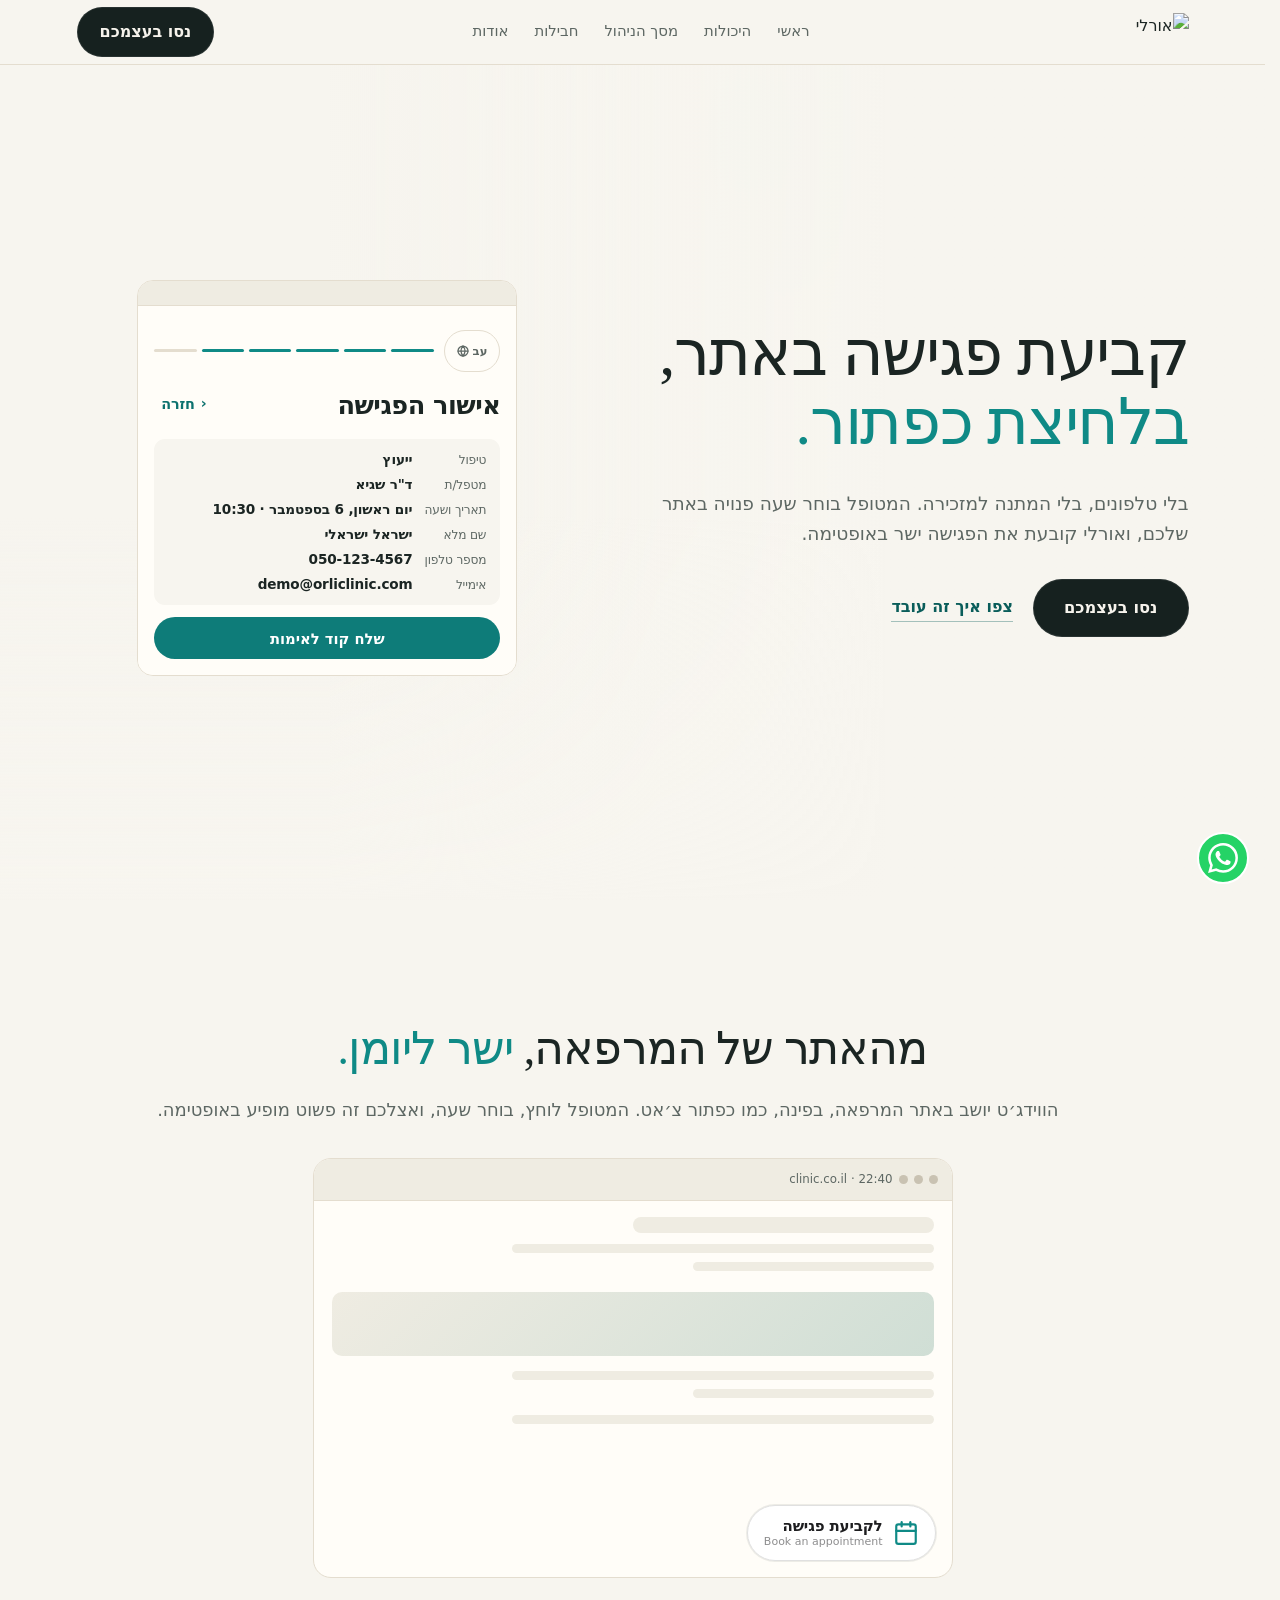
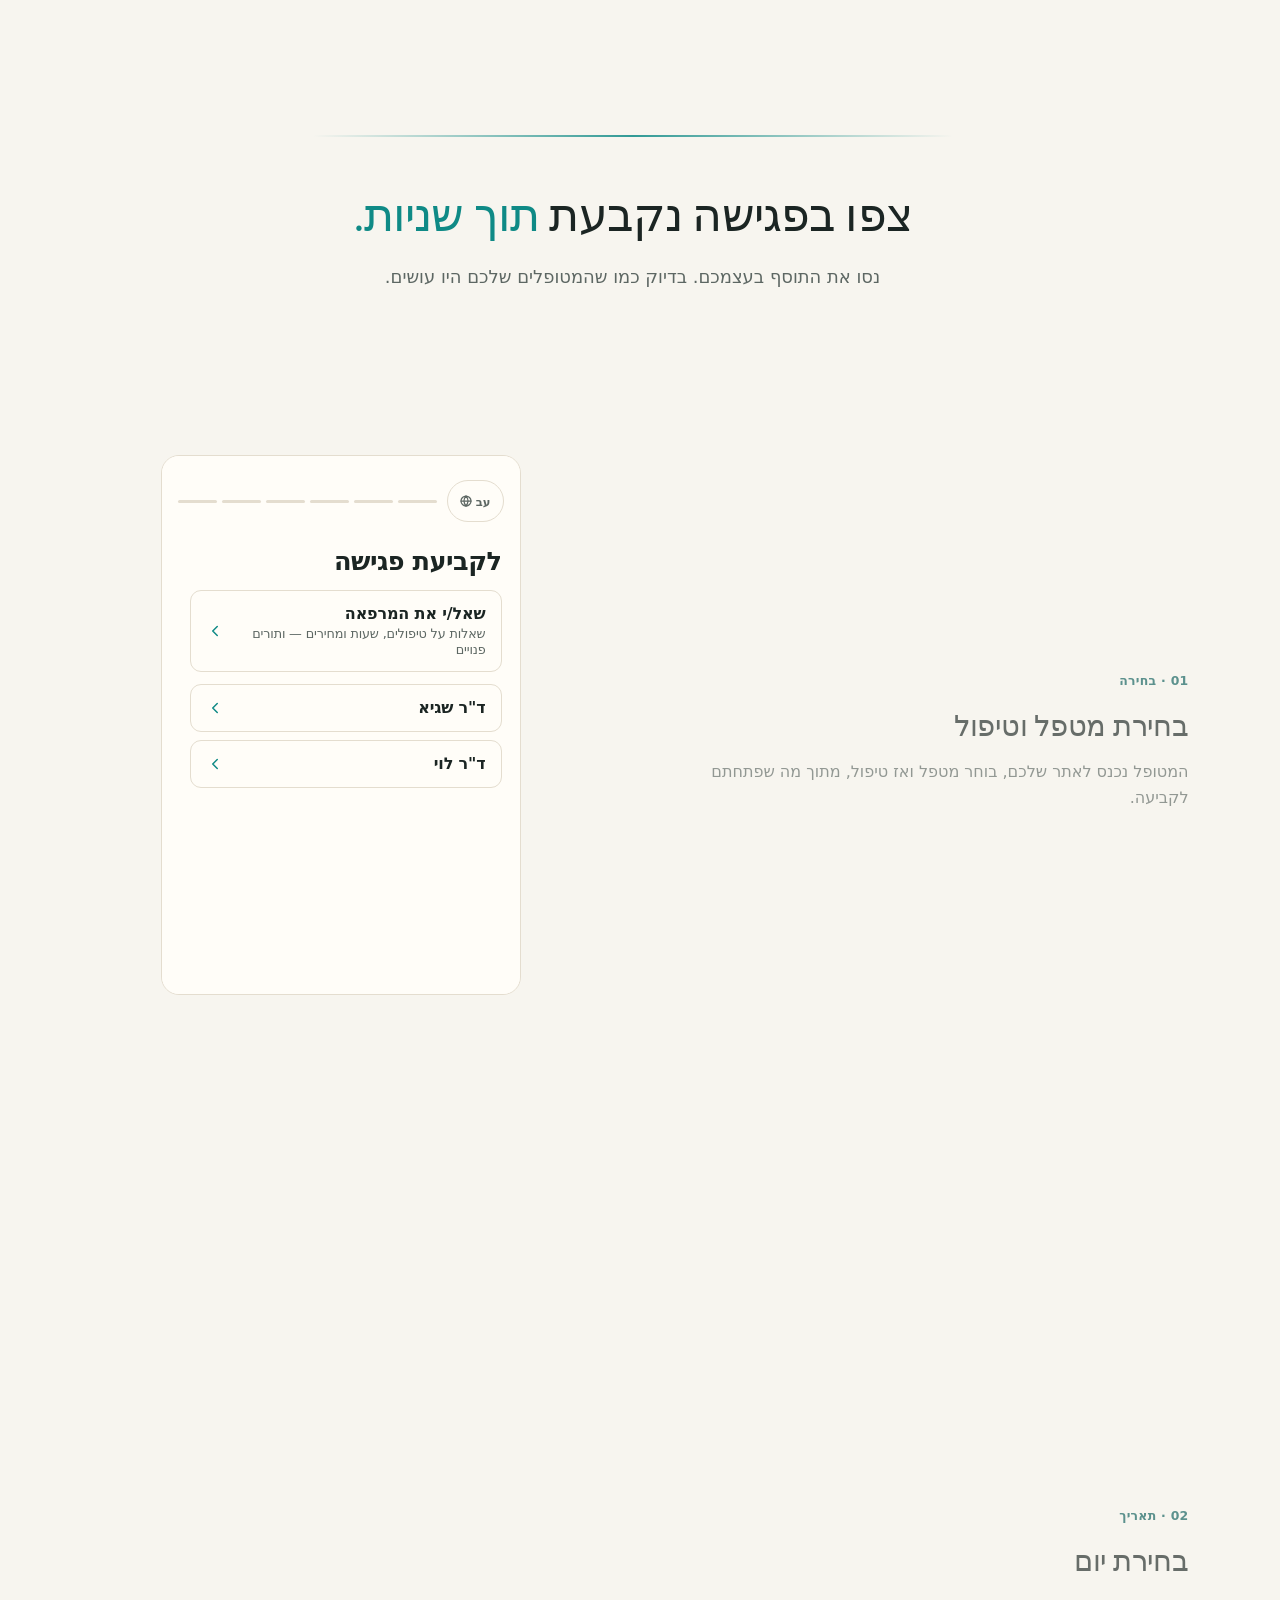
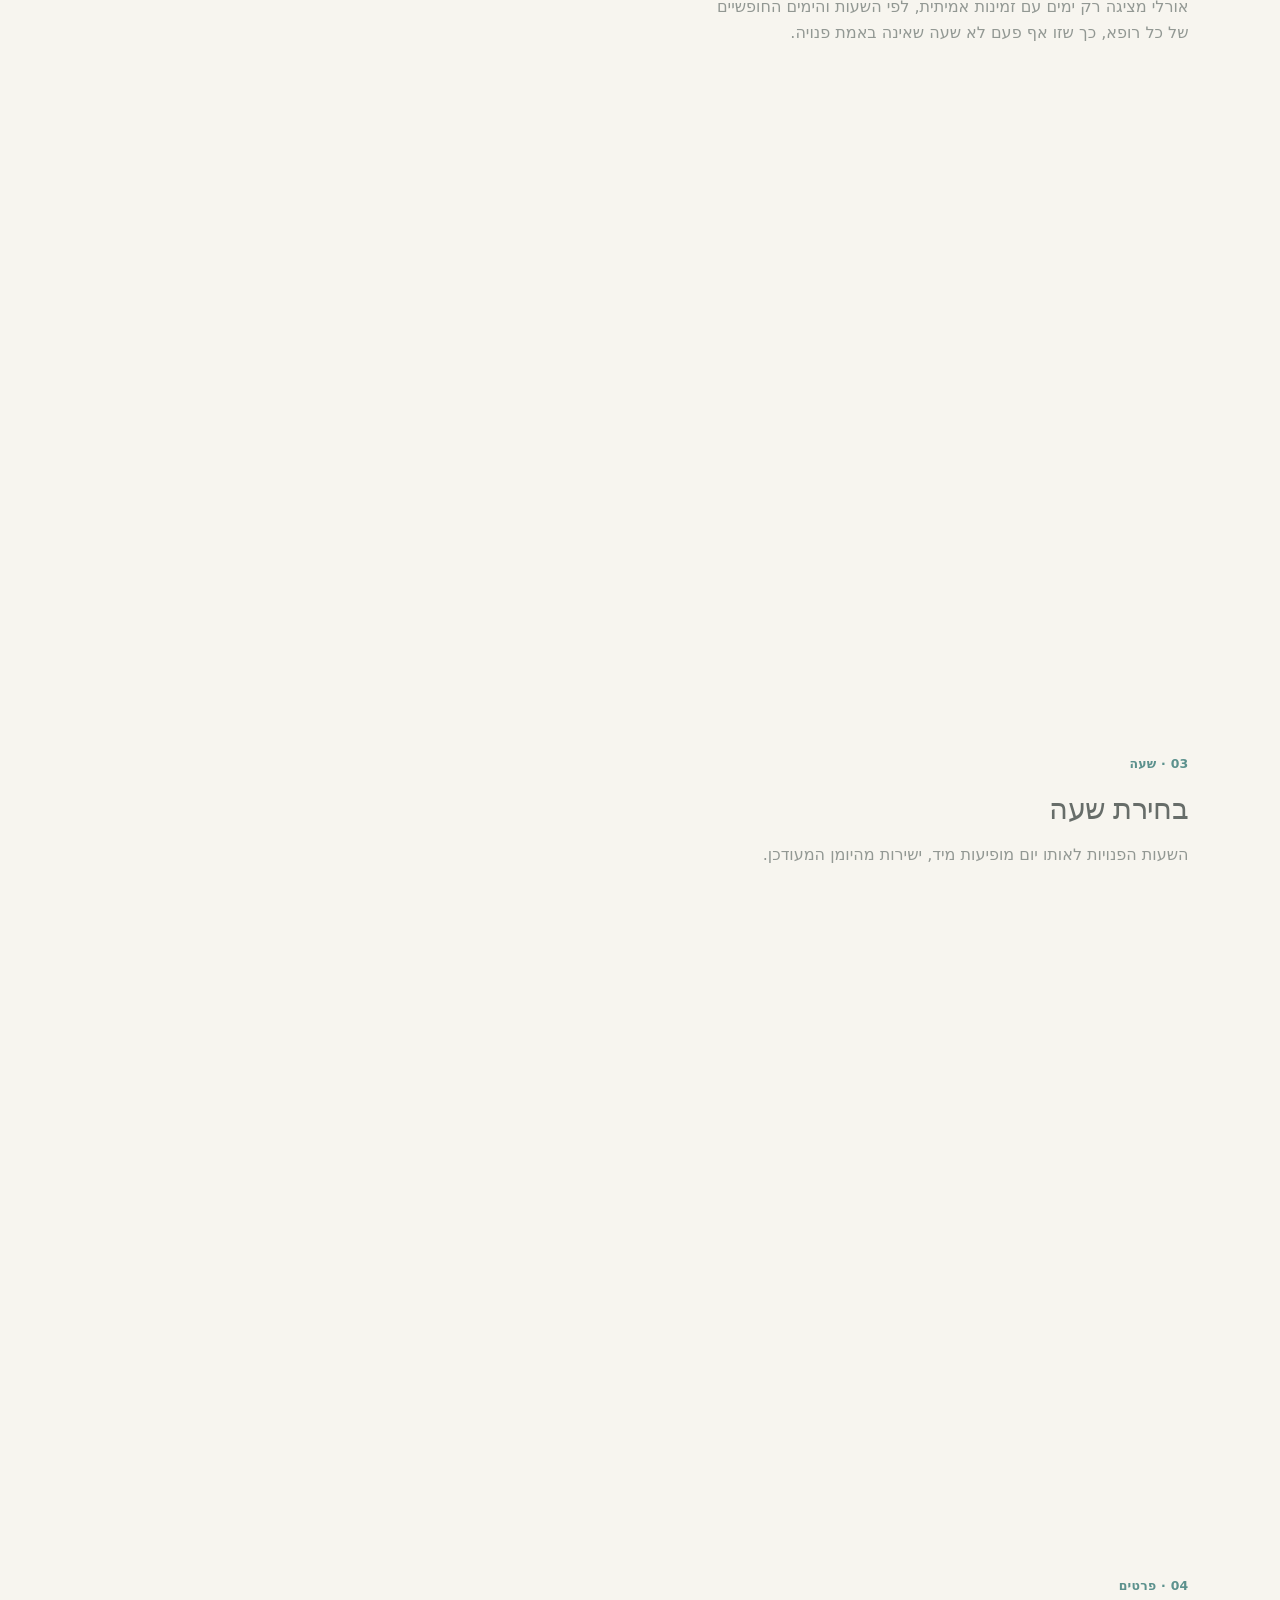
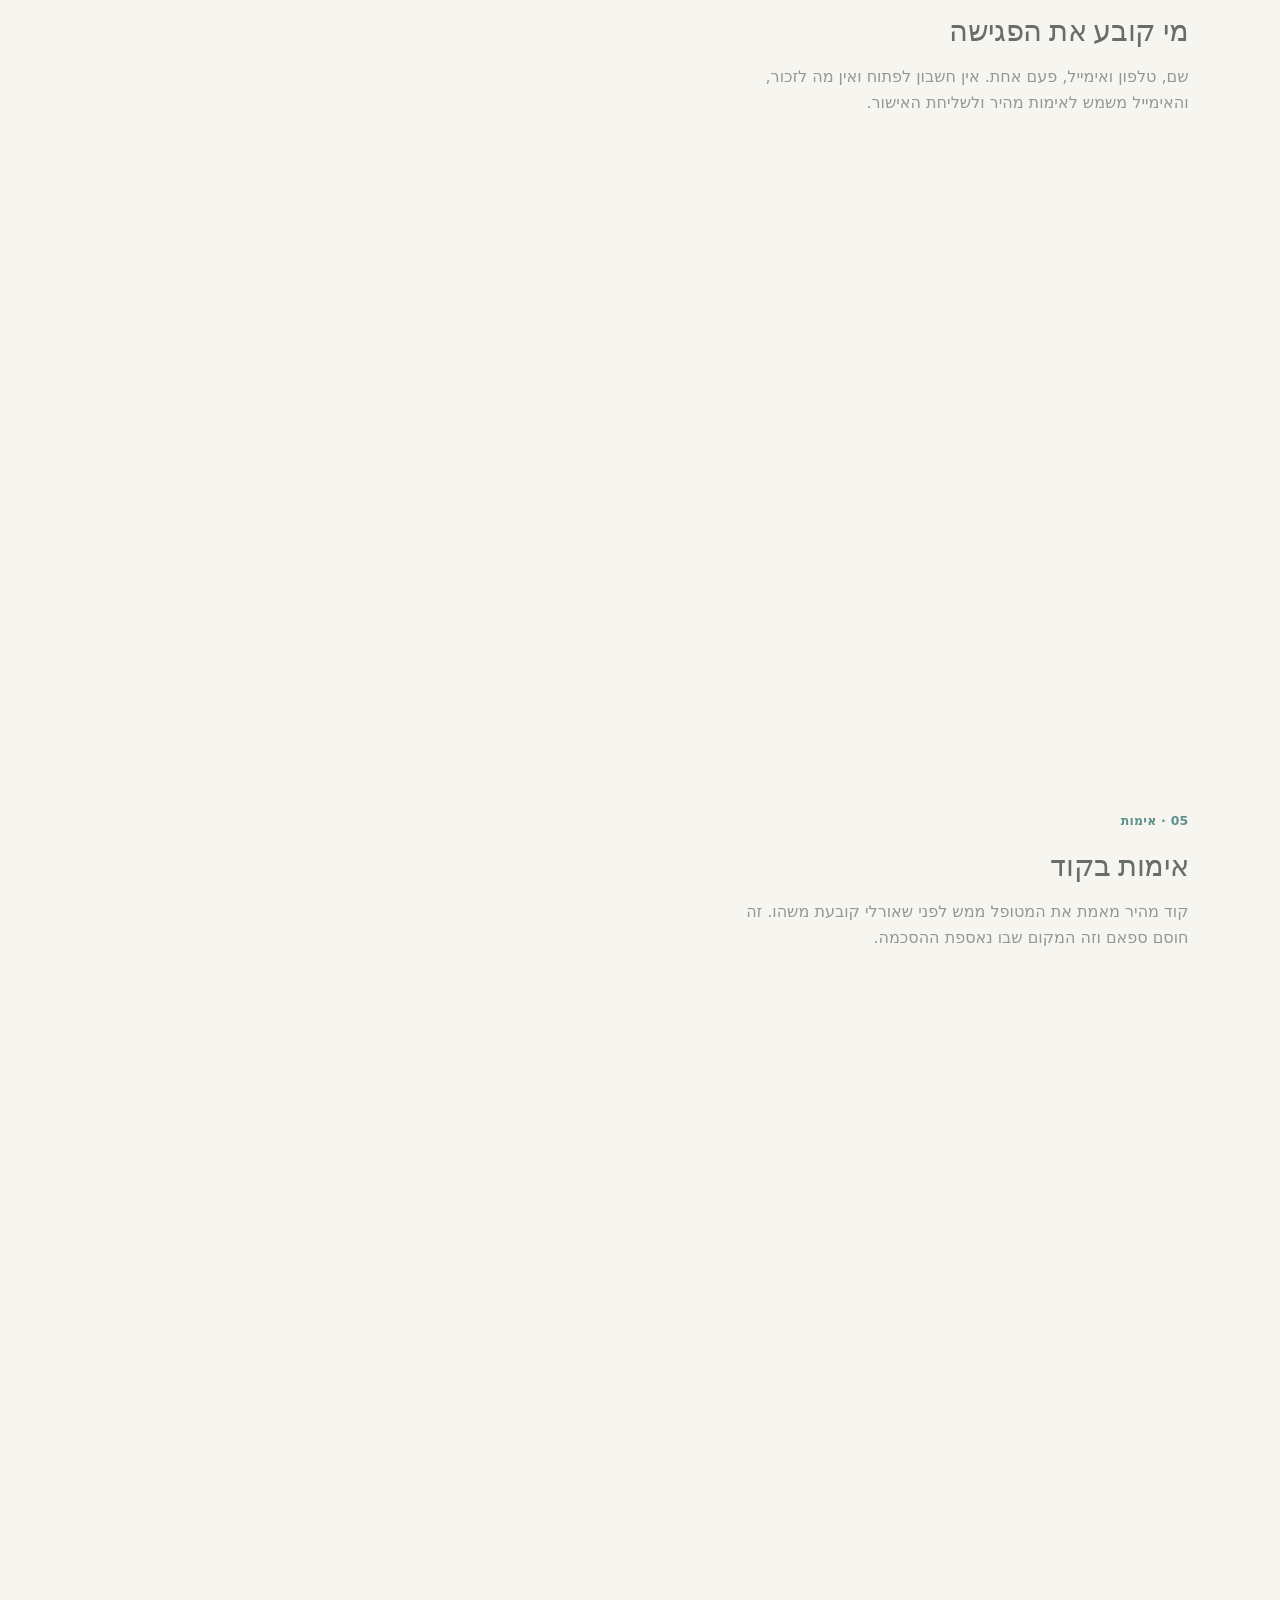
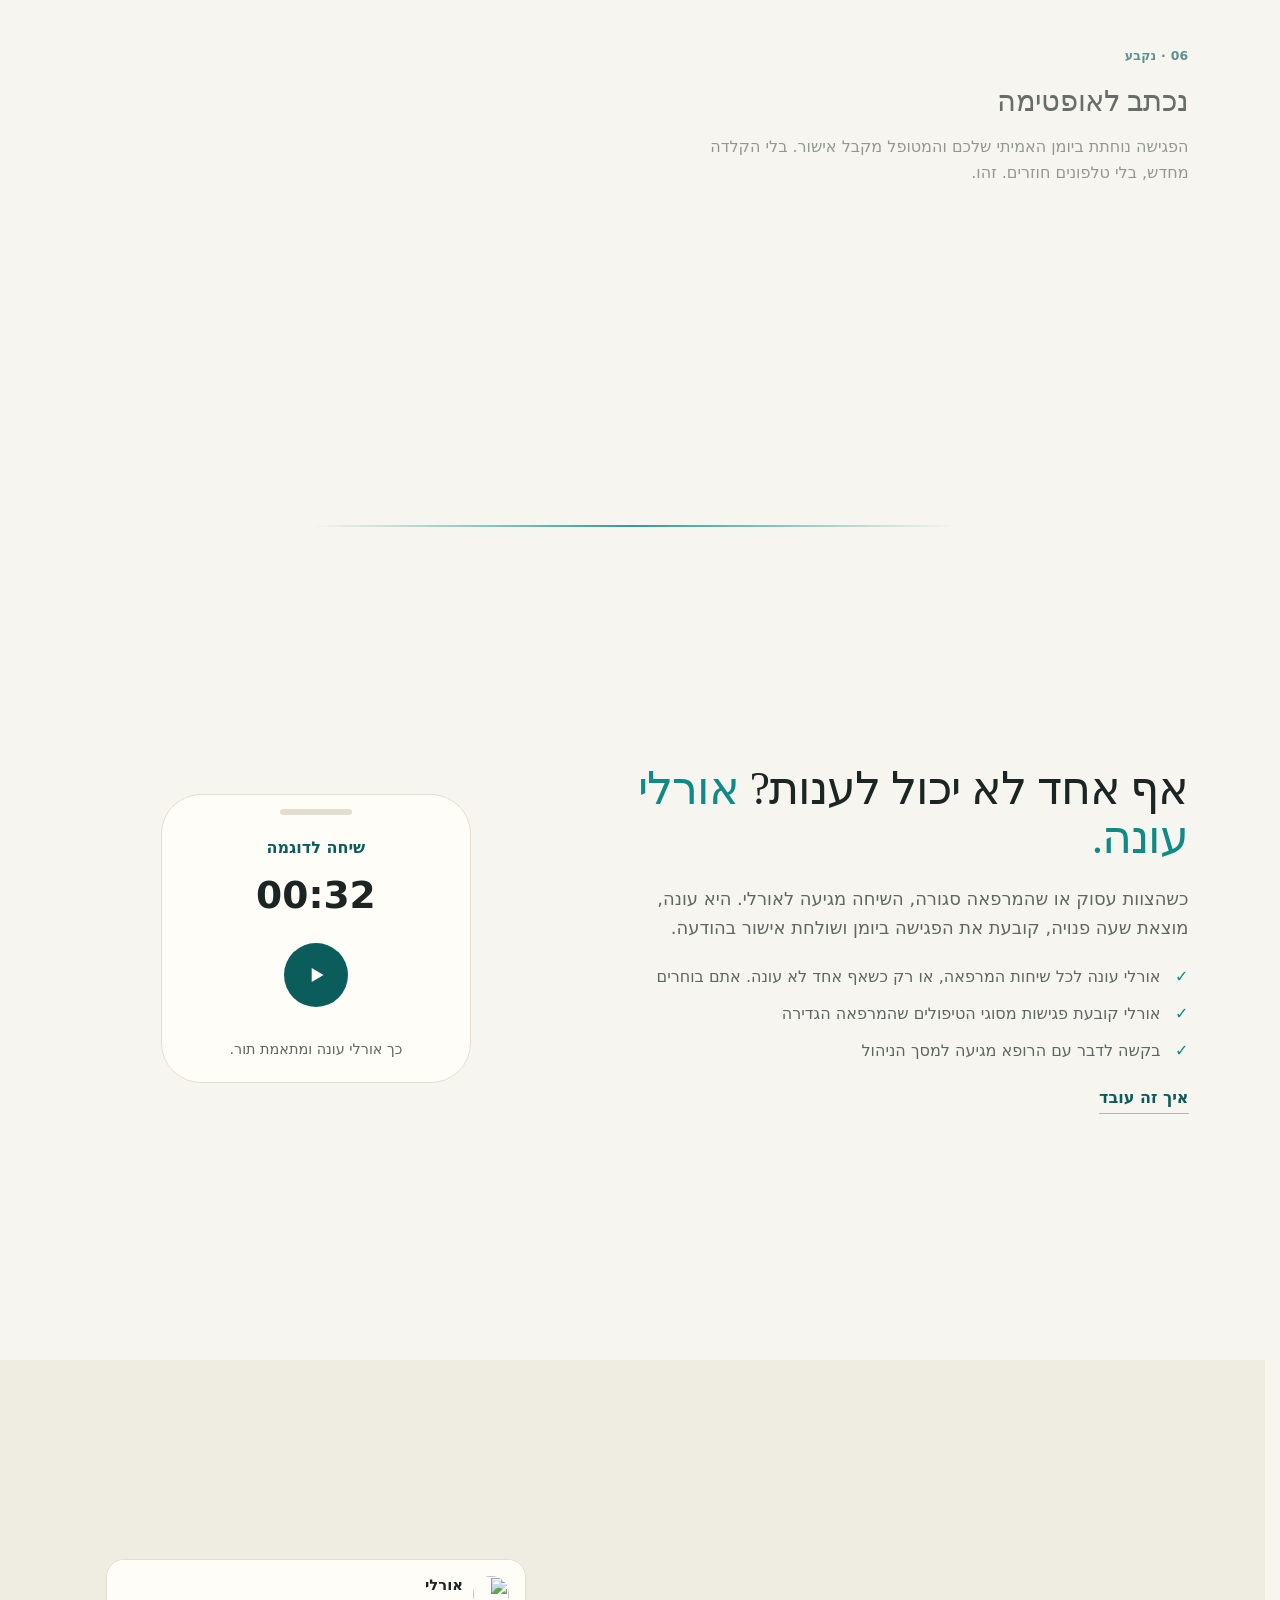
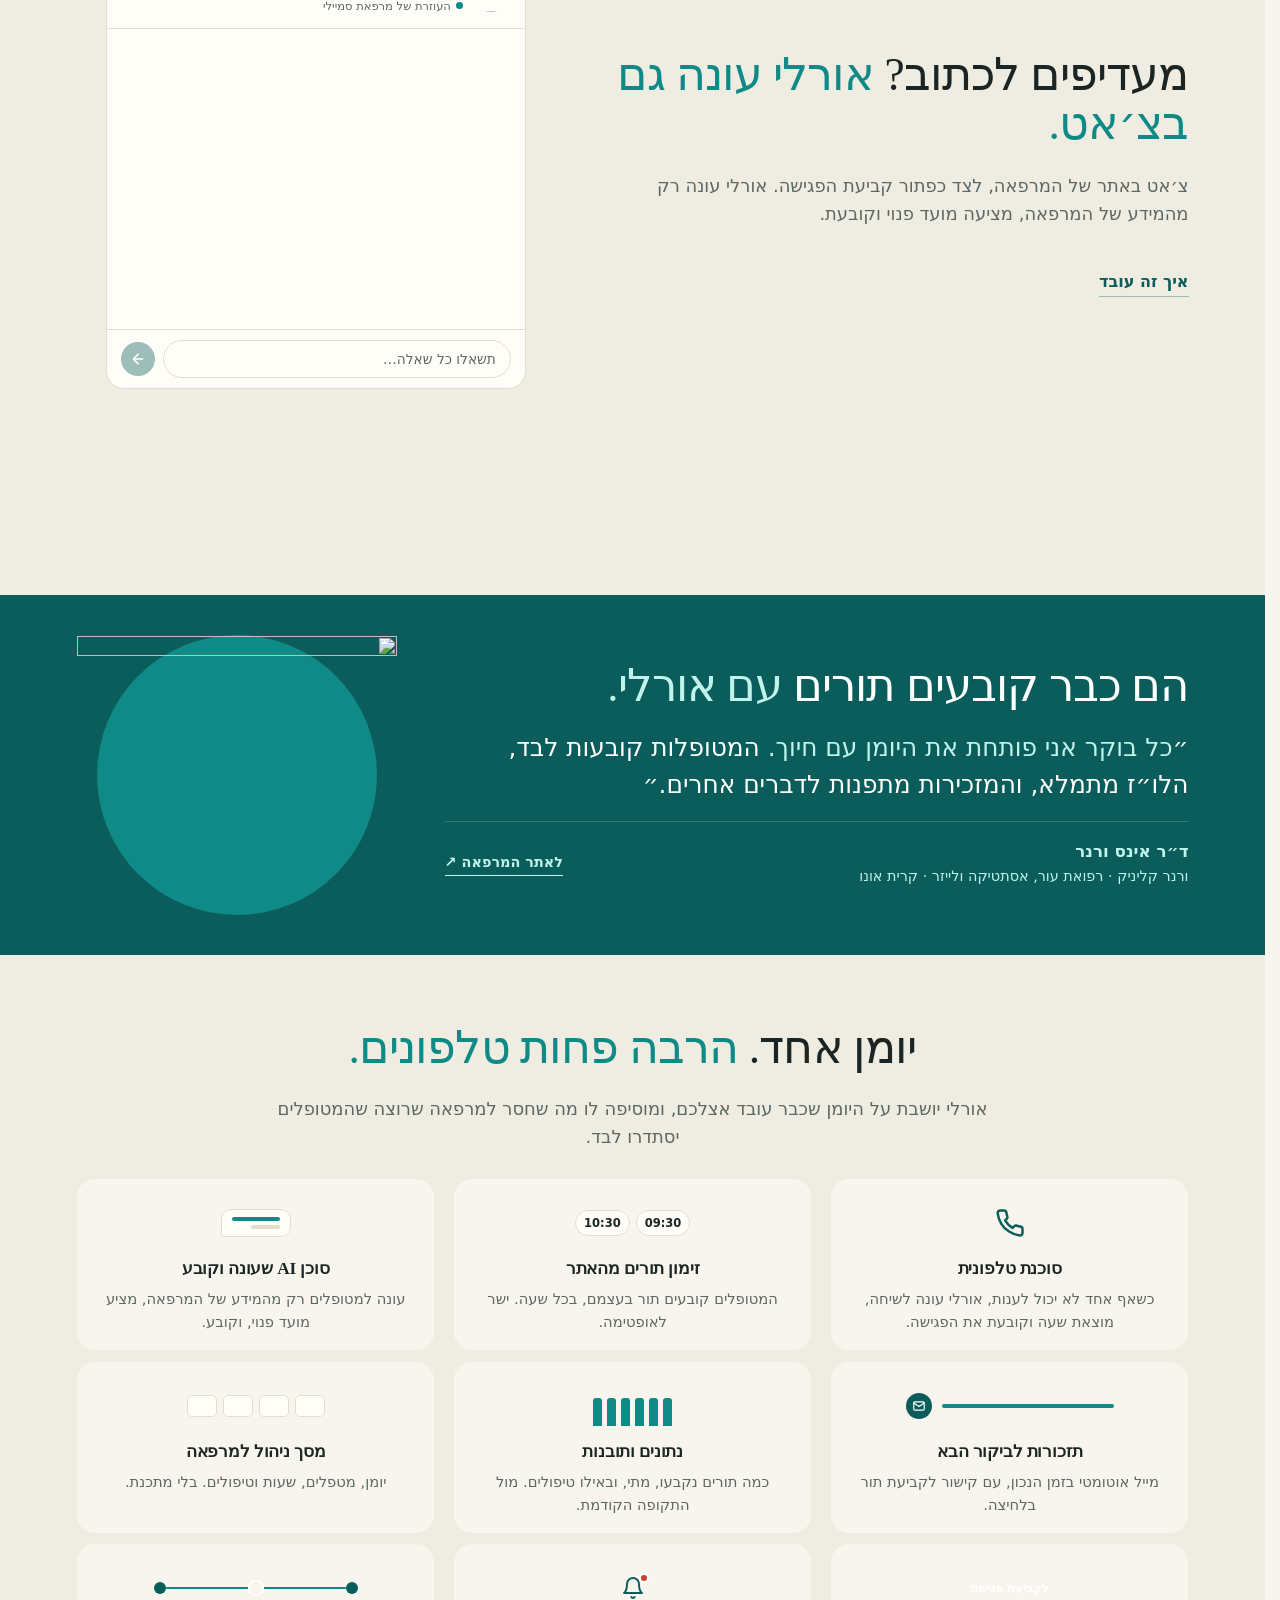
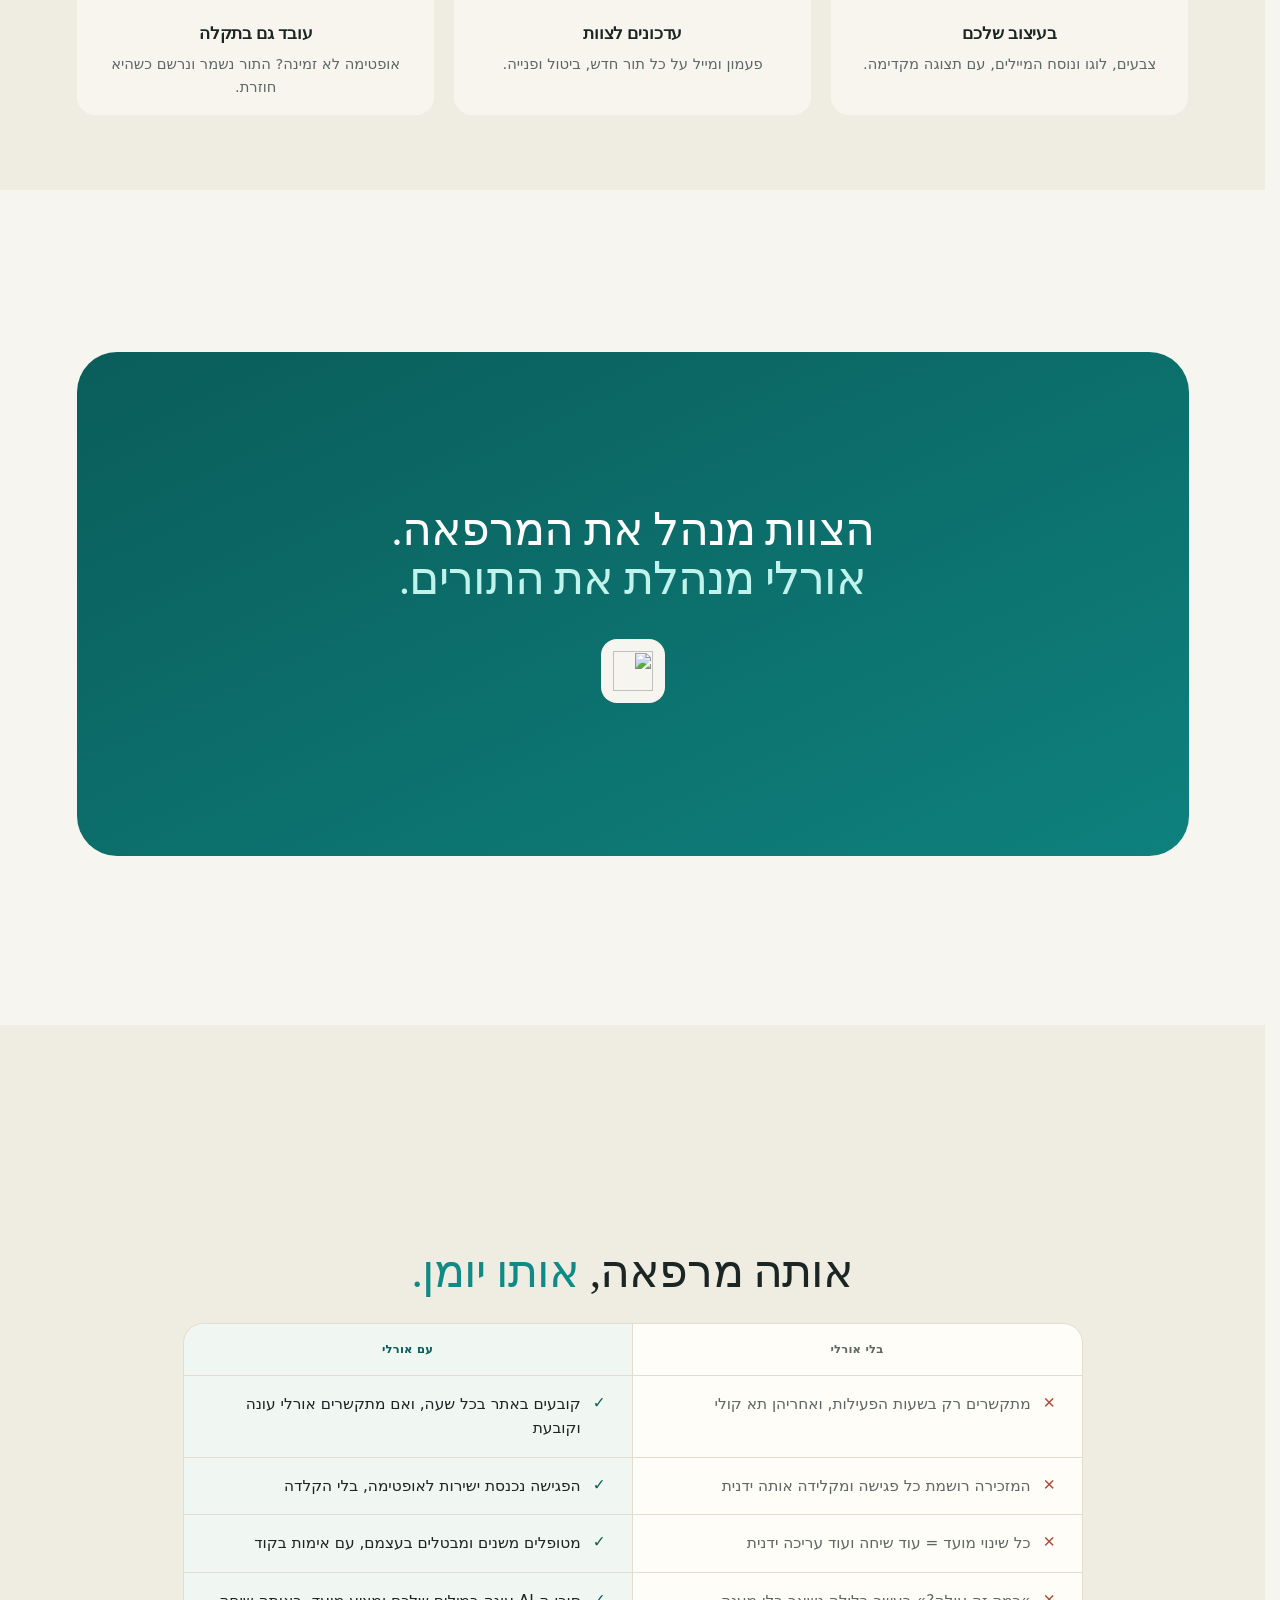
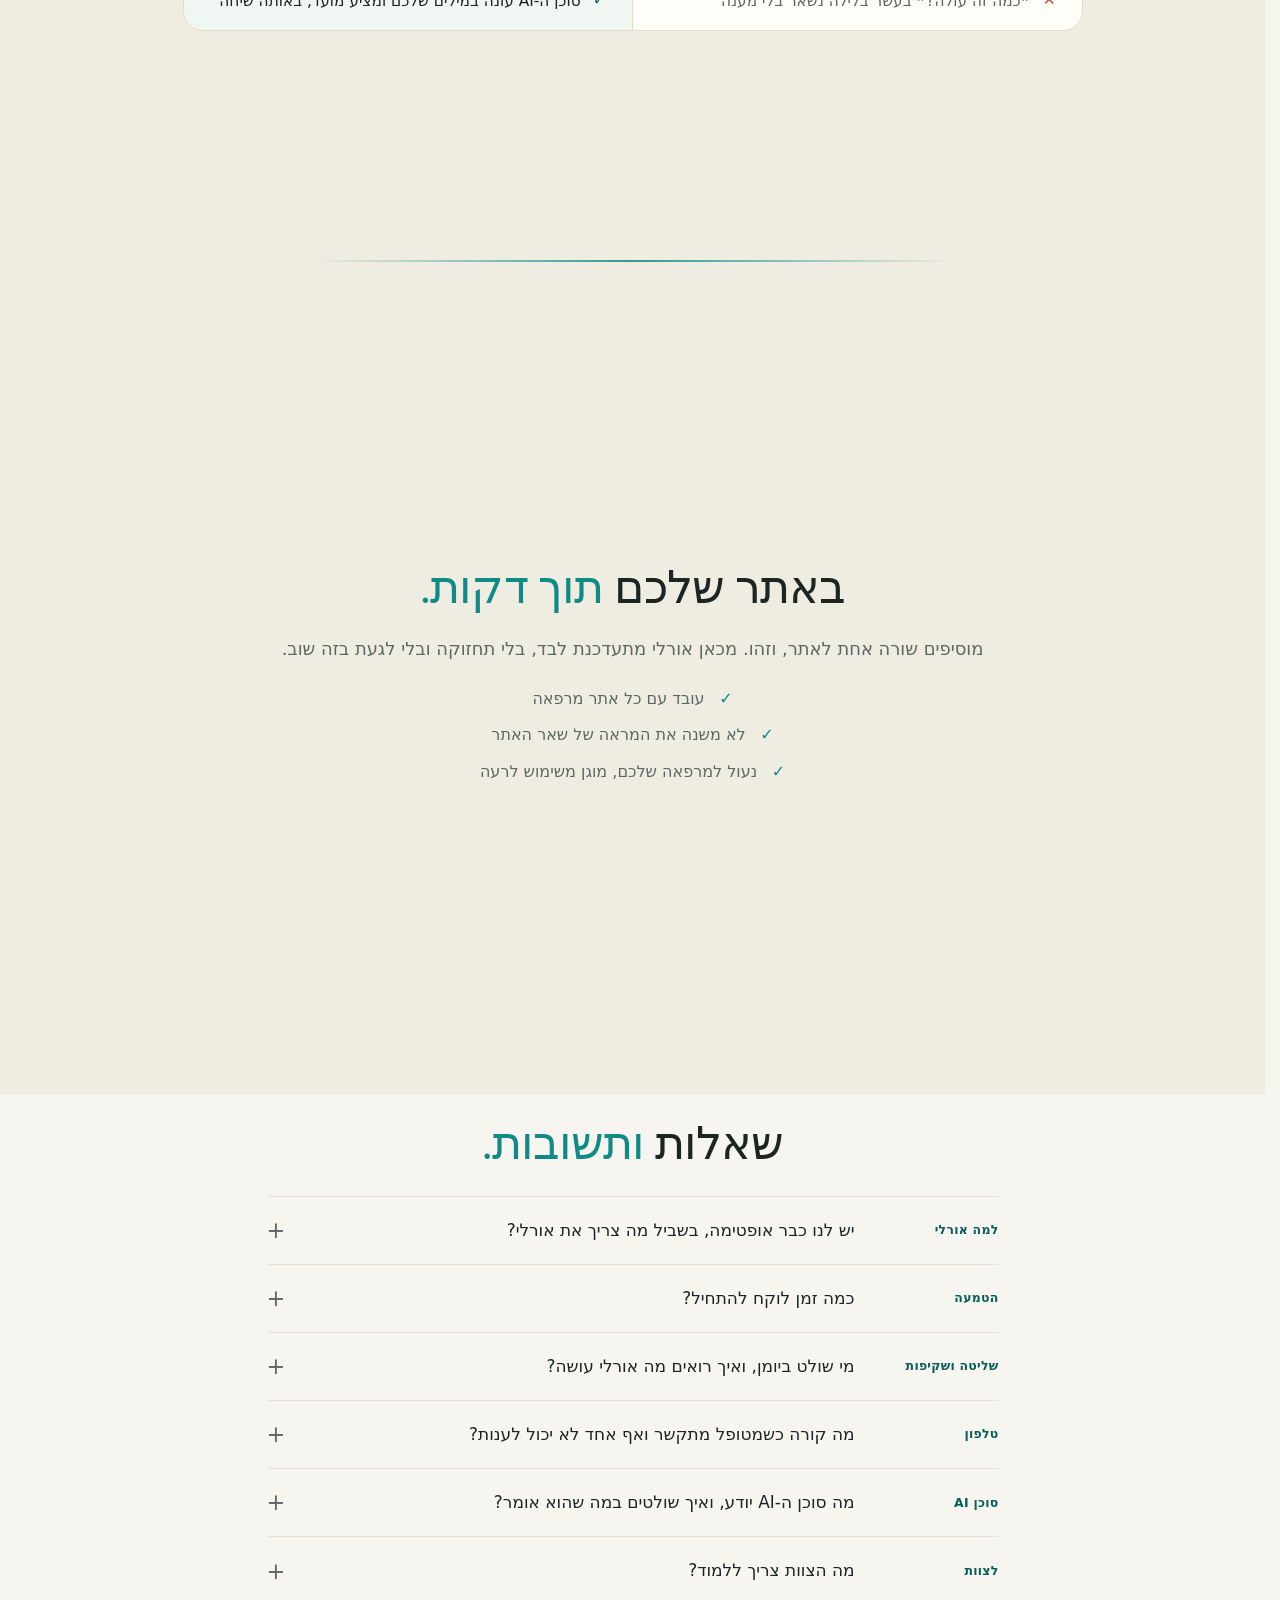
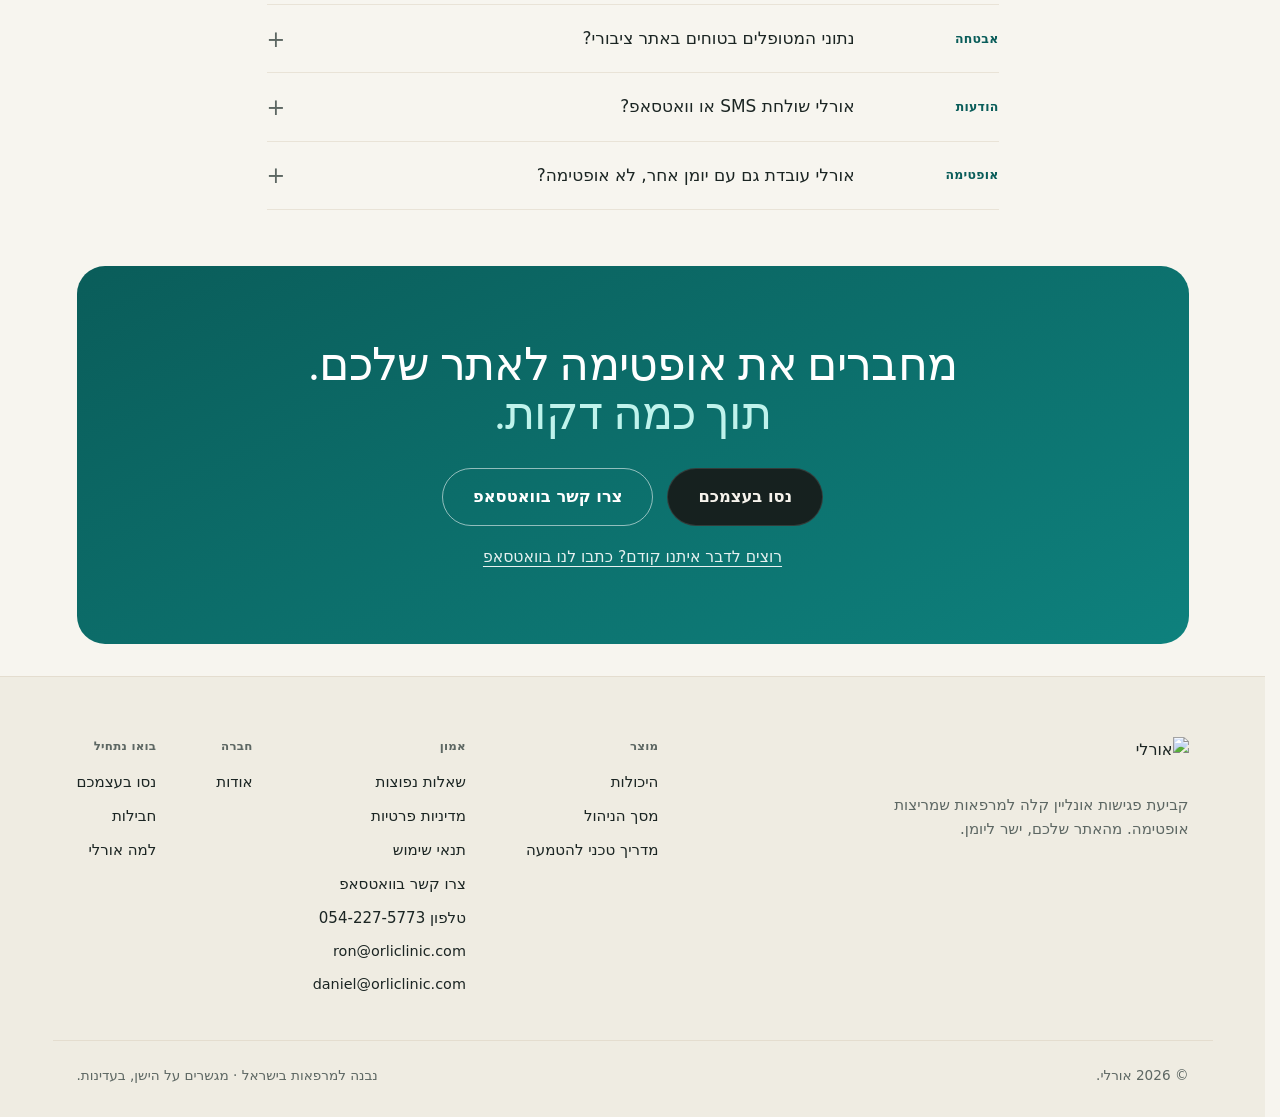
==== commit debe3df5: "Home phone: the play button a little higher, nearer the clock 18px above and 32px below (14px and 24" ====
--- a/index.html
+++ b/index.html
@@ -23,10 +23,10 @@
        sets Hebrew and Latin (spaces, digits) in it. -->
   <link rel="preload" href="assets/fonts/heebo-v28-hebrew.woff2" as="font" type="font/woff2" crossorigin />
   <link rel="preload" href="assets/fonts/heebo-v28-latin.woff2" as="font" type="font/woff2" crossorigin />
-  <link rel="stylesheet" href="styles.css?v=20261113j" />
-  <link rel="stylesheet" href="a11y.css?v=20261113j" />
-  <link rel="stylesheet" href="widget.css?v=20261113j" />
-  <link rel="stylesheet" href="films.css?v=20261113j" />
+  <link rel="stylesheet" href="styles.css?v=20261113k" />
+  <link rel="stylesheet" href="a11y.css?v=20261113k" />
+  <link rel="stylesheet" href="widget.css?v=20261113k" />
+  <link rel="stylesheet" href="films.css?v=20261113k" />
   <link rel="icon" href="/favicon.ico" sizes="any" />
   <link rel="icon" type="image/png" sizes="64x64" href="assets/brand/favicon-64.png" />
   <link rel="apple-touch-icon" href="assets/brand/apple-touch-icon.png" />
@@ -217,7 +217,7 @@
   </script>
   <!-- Accessibility menu. In the head so the visitor's saved settings are
        applied before the first paint, and before the scripts that animate. -->
-  <script src="a11y.js?v=20261113j"></script>
+  <script src="a11y.js?v=20261113k"></script>
 </head>
 <body>
   <span id="top" aria-hidden="true"></span>
@@ -227,7 +227,7 @@
     <div class="wrap">
       <div class="nav-pill">
         <a href="#top" class="brand" aria-label="אורלי, לדף הבית">
-          <img class="brand-logo brand-logo--he" src="assets/brand/orli-wordmark-he.png?v=20261113j" width="480" height="151" alt="אורלי" />
+          <img class="brand-logo brand-logo--he" src="assets/brand/orli-wordmark-he.png?v=20261113k" width="480" height="151" alt="אורלי" />
         </a>
         <nav class="nav-links" id="navMenu" aria-label="ניווט ראשי">
           <a href="/" aria-current="page">ראשי</a>
@@ -483,7 +483,7 @@
               <svg class="phone-ic-play" viewBox="0 0 24 24" aria-hidden="true"><path d="M8 5.5v13l11-6.5z"/></svg>
               <svg class="phone-ic-pause" viewBox="0 0 24 24" aria-hidden="true"><path d="M7 5h3.5v14H7zM13.5 5H17v14h-3.5z"/></svg>
             </button>
-            <audio class="phone-audio" controls preload="none" src="assets/audio/sample-call.mp3?v=20261113j"></audio>
+            <audio class="phone-audio" controls preload="none" src="assets/audio/sample-call.mp3?v=20261113k"></audio>
             <p class="phone-try-note">כך אורלי עונה ומתאמת תור.</p>
           </div>
         </div>
@@ -533,7 +533,7 @@
           </figcaption>
         </figure>
         <div class="testimonial-photo" aria-hidden="true">
-          <img src="assets/customers/ines-verner.webp?v=20261113j" width="720" height="718" loading="lazy" decoding="async" alt="" />
+          <img src="assets/customers/ines-verner.webp?v=20261113k" width="720" height="718" loading="lazy" decoding="async" alt="" />
         </div>
       </div>
     </section>
@@ -796,7 +796,7 @@
     <div class="wrap footer-inner">
       <div class="footer-brand">
         <a href="#top" class="brand" aria-label="אורלי, לדף הבית">
-          <img class="brand-logo brand-logo--he brand-logo--footer" loading="lazy" decoding="async" src="assets/brand/orli-wordmark-he.png?v=20261113j" width="480" height="151" alt="אורלי" />
+          <img class="brand-logo brand-logo--he brand-logo--footer" loading="lazy" decoding="async" src="assets/brand/orli-wordmark-he.png?v=20261113k" width="480" height="151" alt="אורלי" />
         </a>
         <p>קביעת פגישות אונליין קלה למרפאות שמריצות אופטימה. מהאתר שלכם, ישר ליומן.</p>
       </div>
@@ -843,12 +843,12 @@
     <svg viewBox="0 0 24 24" aria-hidden="true" focusable="false"><path fill="currentColor" d="M17.472 14.382c-.297-.149-1.758-.867-2.03-.967-.273-.099-.471-.148-.67.15-.197.297-.767.966-.94 1.164-.173.199-.347.223-.644.075-.297-.15-1.255-.463-2.39-1.475-.883-.788-1.48-1.761-1.653-2.059-.173-.297-.018-.458.13-.606.134-.133.298-.347.446-.52.149-.174.198-.298.298-.497.099-.198.05-.371-.025-.52-.075-.149-.669-1.612-.916-2.207-.242-.579-.487-.5-.669-.51-.173-.008-.371-.01-.57-.01-.198 0-.52.074-.792.372-.272.297-1.04 1.016-1.04 2.479 0 1.462 1.065 2.875 1.213 3.074.149.198 2.096 3.2 5.077 4.487.709.306 1.262.489 1.694.625.712.227 1.36.195 1.871.118.571-.085 1.758-.719 2.006-1.413.248-.694.248-1.289.173-1.413-.074-.124-.272-.198-.57-.347m-5.421 7.403h-.004a9.87 9.87 0 01-5.031-1.378l-.361-.214-3.741.982.998-3.648-.235-.374a9.86 9.86 0 01-1.51-5.26c.001-5.45 4.436-9.884 9.888-9.884 2.64 0 5.122 1.03 6.988 2.898a9.825 9.825 0 012.893 6.994c-.003 5.45-4.437 9.884-9.885 9.884m8.413-18.297A11.815 11.815 0 0012.05 0C5.495 0 .16 5.335.157 11.892c0 2.096.547 4.142 1.588 5.945L.057 24l6.305-1.654a11.882 11.882 0 005.683 1.448h.005c6.554 0 11.89-5.335 11.893-11.893a11.821 11.821 0 00-3.48-8.413Z"/></svg>
   </a>
 
-  <script src="script.js?v=20261113j"></script>
-  <script src="hero-gradient.js?v=20261113j"></script>
+  <script src="script.js?v=20261113k"></script>
+  <script src="hero-gradient.js?v=20261113k"></script>
   <!-- widget.js before scrolly.js: scrolly.js drives the widget through the
        el.__orli handle widget.js installs. -->
-  <script src="widget.js?v=20261113j"></script>
-  <script src="scrolly.js?v=20261113j"></script>
-  <script src="films.js?v=20261113j"></script>
+  <script src="widget.js?v=20261113k"></script>
+  <script src="scrolly.js?v=20261113k"></script>
+  <script src="films.js?v=20261113k"></script>
 </body>
 </html>
--- a/styles.css
+++ b/styles.css
@@ -1961,9 +1961,9 @@
 .phone-play:focus-visible { outline: 2px solid var(--teal-deep); outline-offset: 4px; }
 .phone-audio { display: block; width: 100%; margin-top: 14px; }
 /* The pulse grows 50% past the button, so the button keeps the same room
-   above and below it for the ring: centred between the clock and the note. */
-.phone-play { margin-top: 28px; }
-.phone-dev.is-ready .phone-try-note { margin-top: 28px; }
+   for the ring, sitting a little nearer the clock than the note. */
+.phone-play { margin-top: 18px; }
+.phone-dev.is-ready .phone-try-note { margin-top: 32px; }
 .phone-dev.is-ready .phone-audio { display: none; }
 .phone-try-note { margin: 14px 0 0; font-size: .9rem; line-height: 1.5; color: var(--ink-soft); }
 @media (max-width: 920px) {
@@ -1972,7 +1972,8 @@
   .phone-dev-bar { margin-bottom: 12px; }
   .phone-call { width: 54px; height: 54px; margin-top: 10px; }
   .phone-try-note { margin-top: 10px; }
-  .phone-play, .phone-dev.is-ready .phone-try-note { margin-top: 22px; }
+  .phone-play { margin-top: 14px; }
+  .phone-dev.is-ready .phone-try-note { margin-top: 24px; }
 }
 .fv-call { color: var(--teal-deep); }
 .fv-call svg { width: 30px; height: 30px; animation: fv-ring 2.6s ease-in-out infinite; }
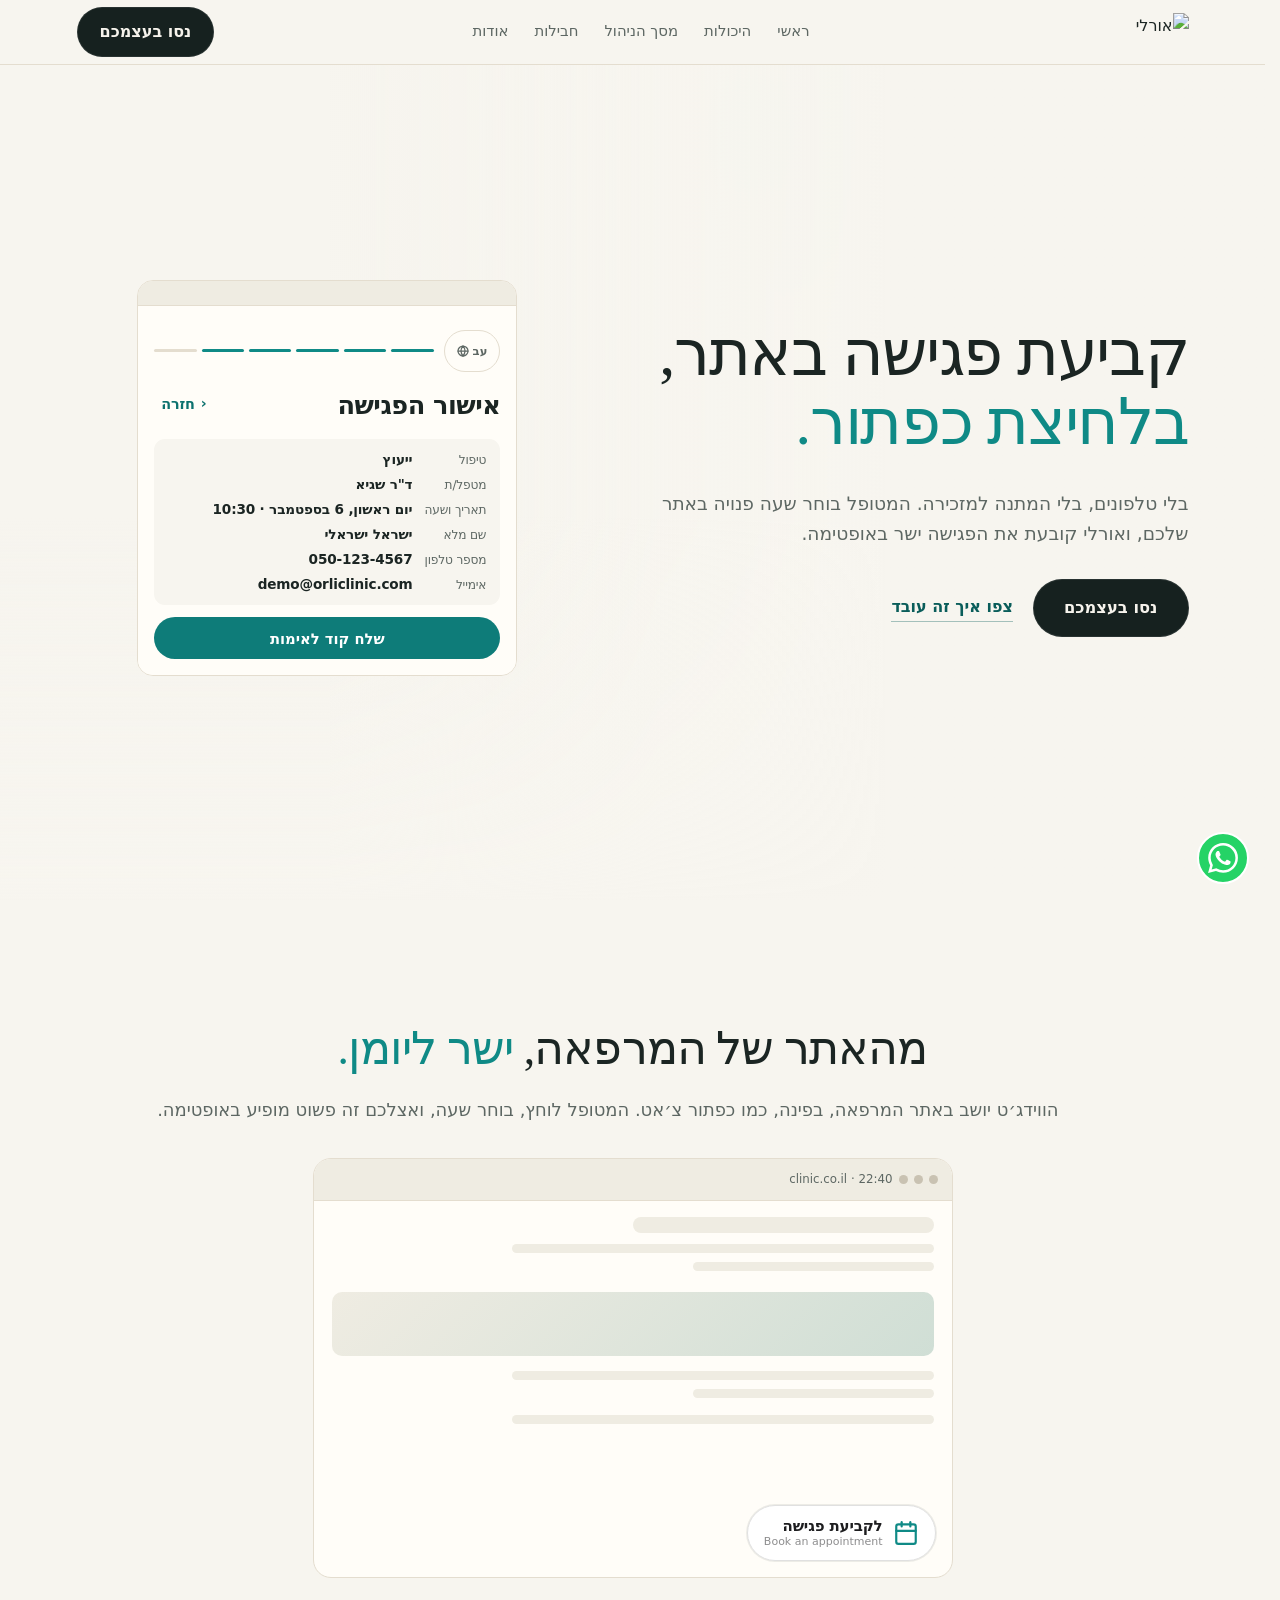
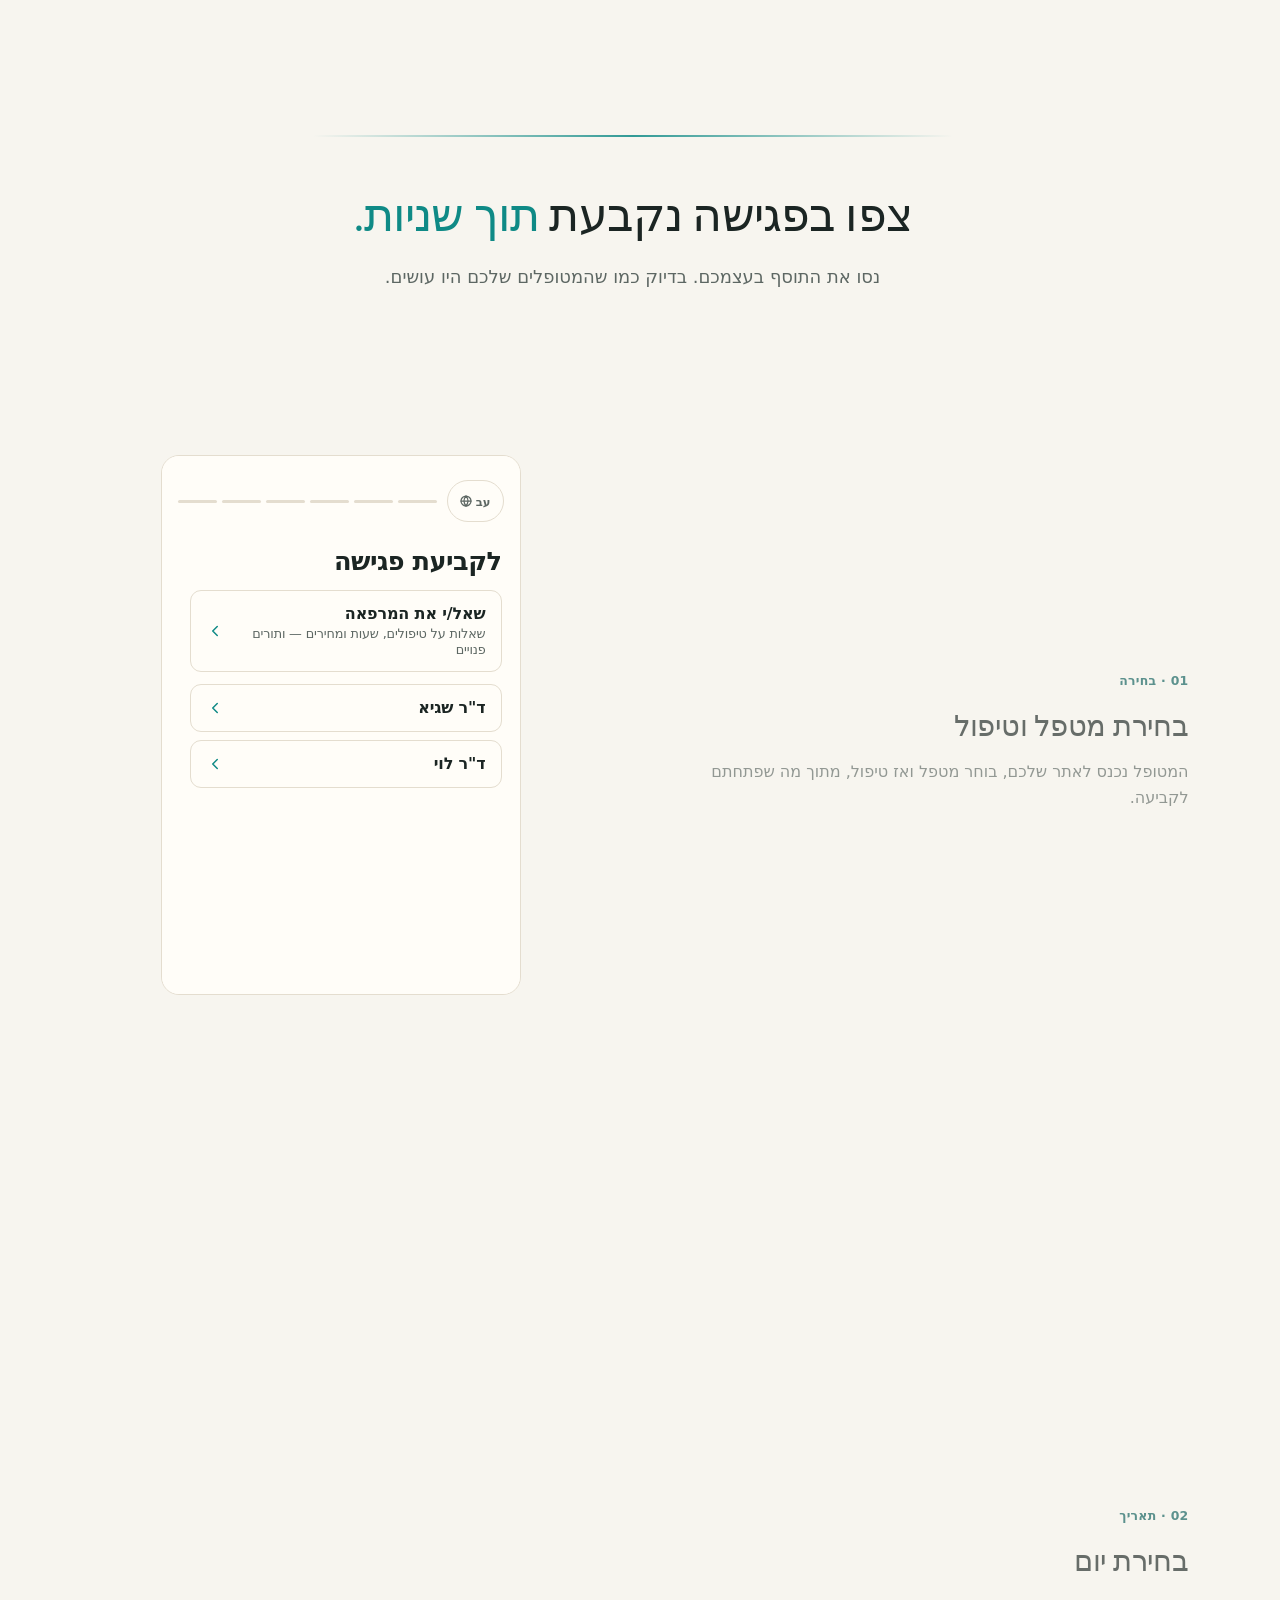
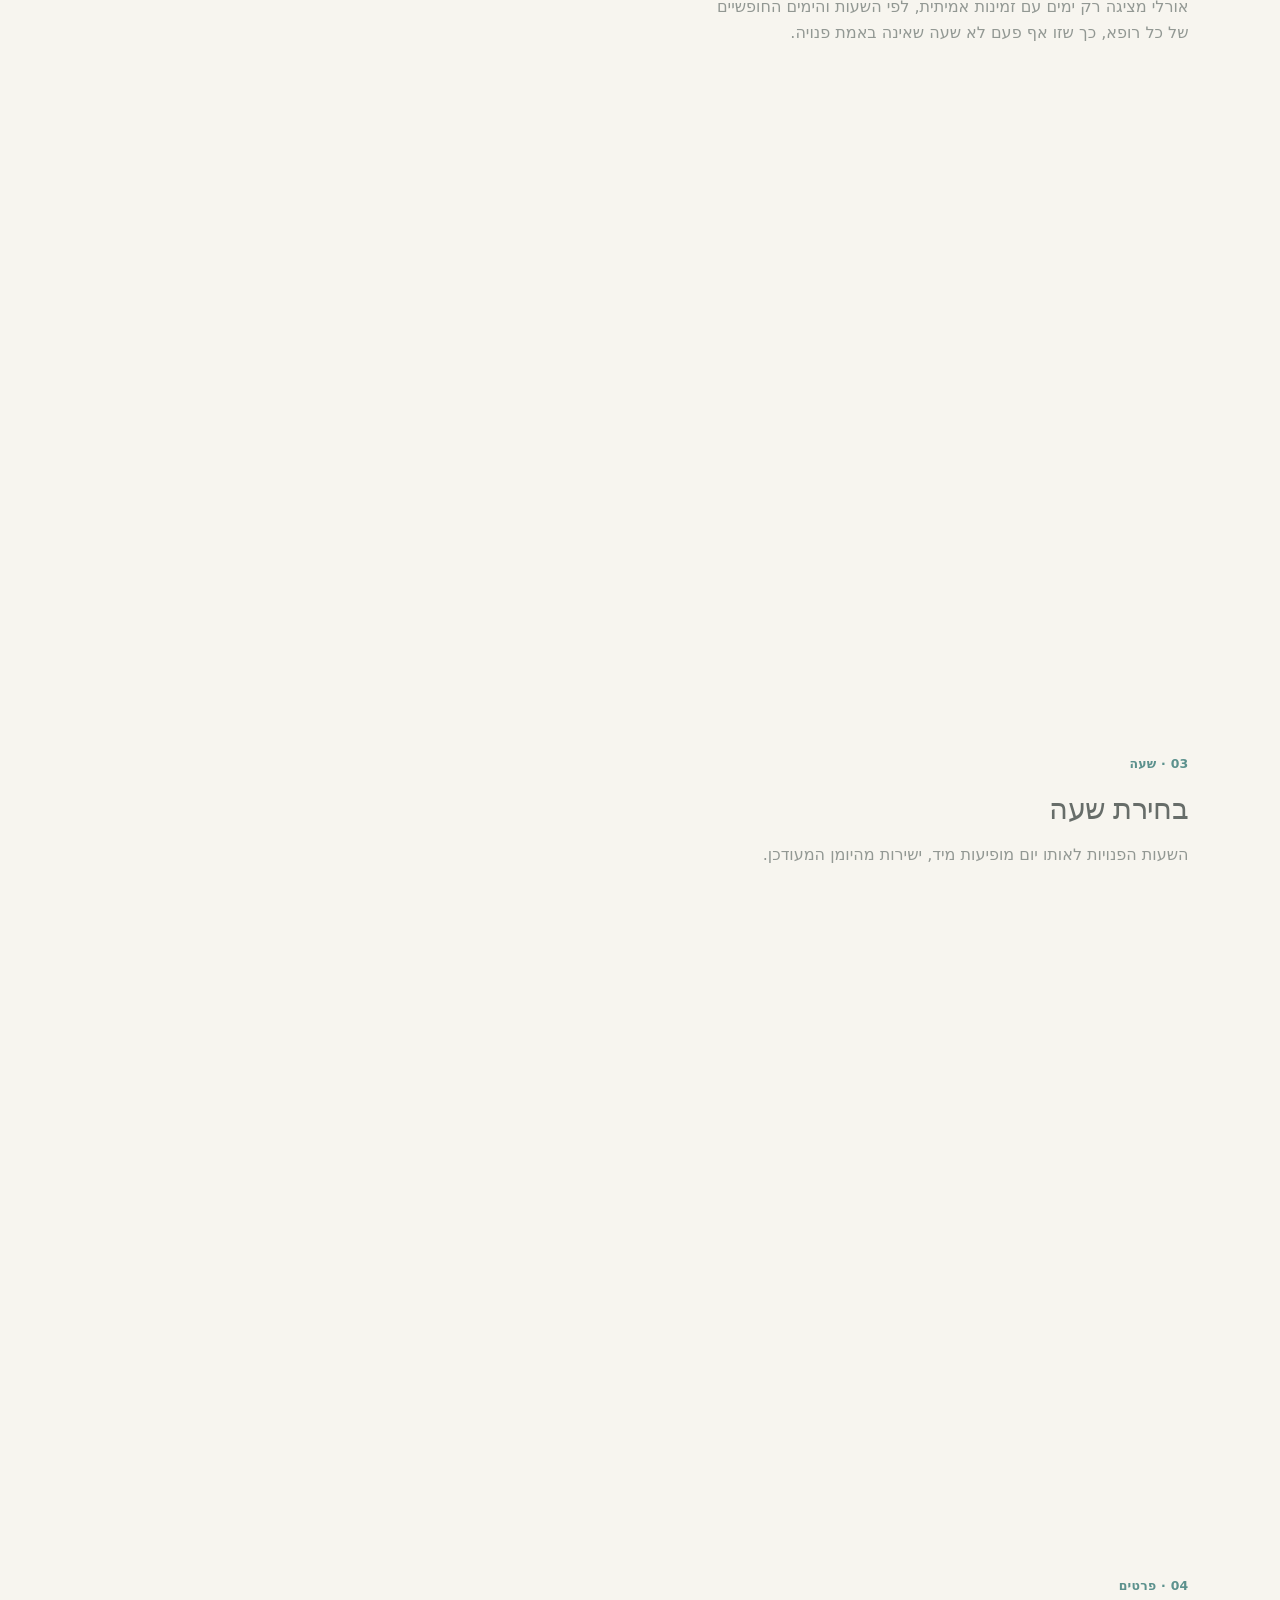
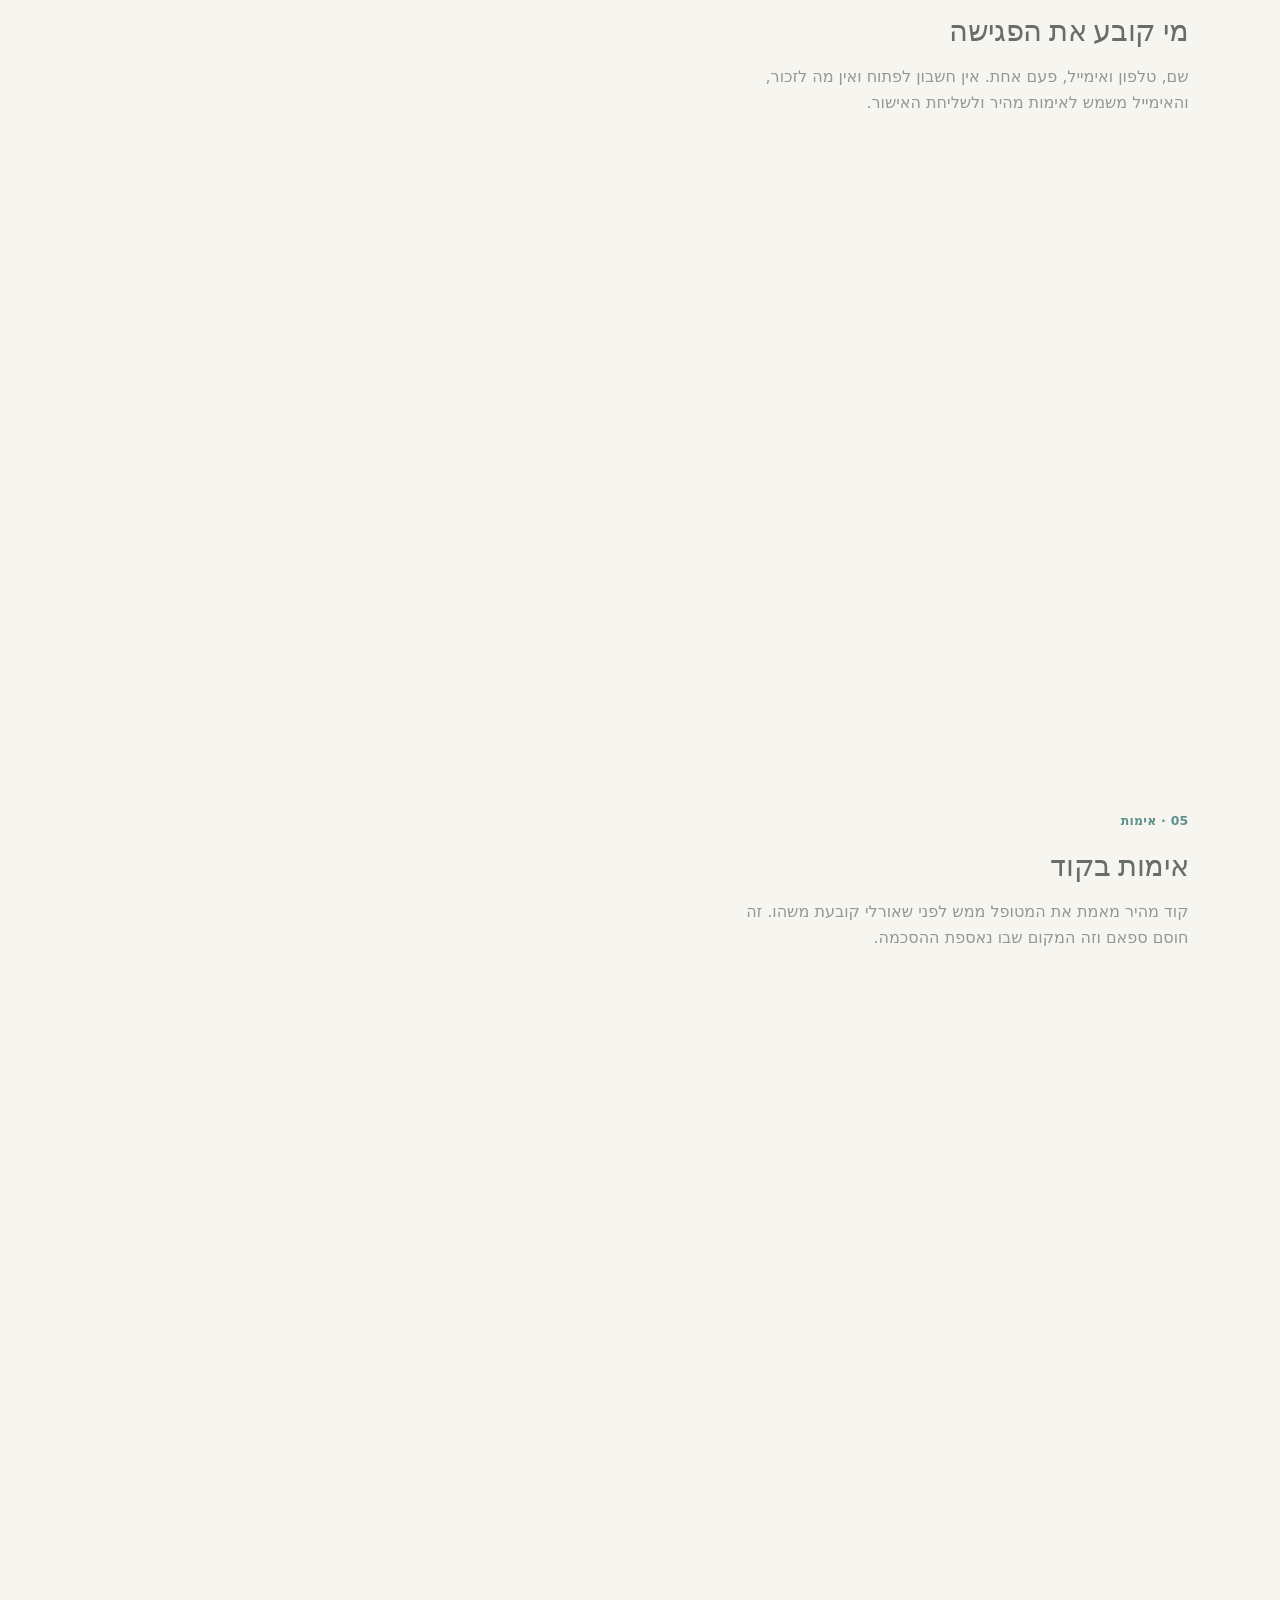
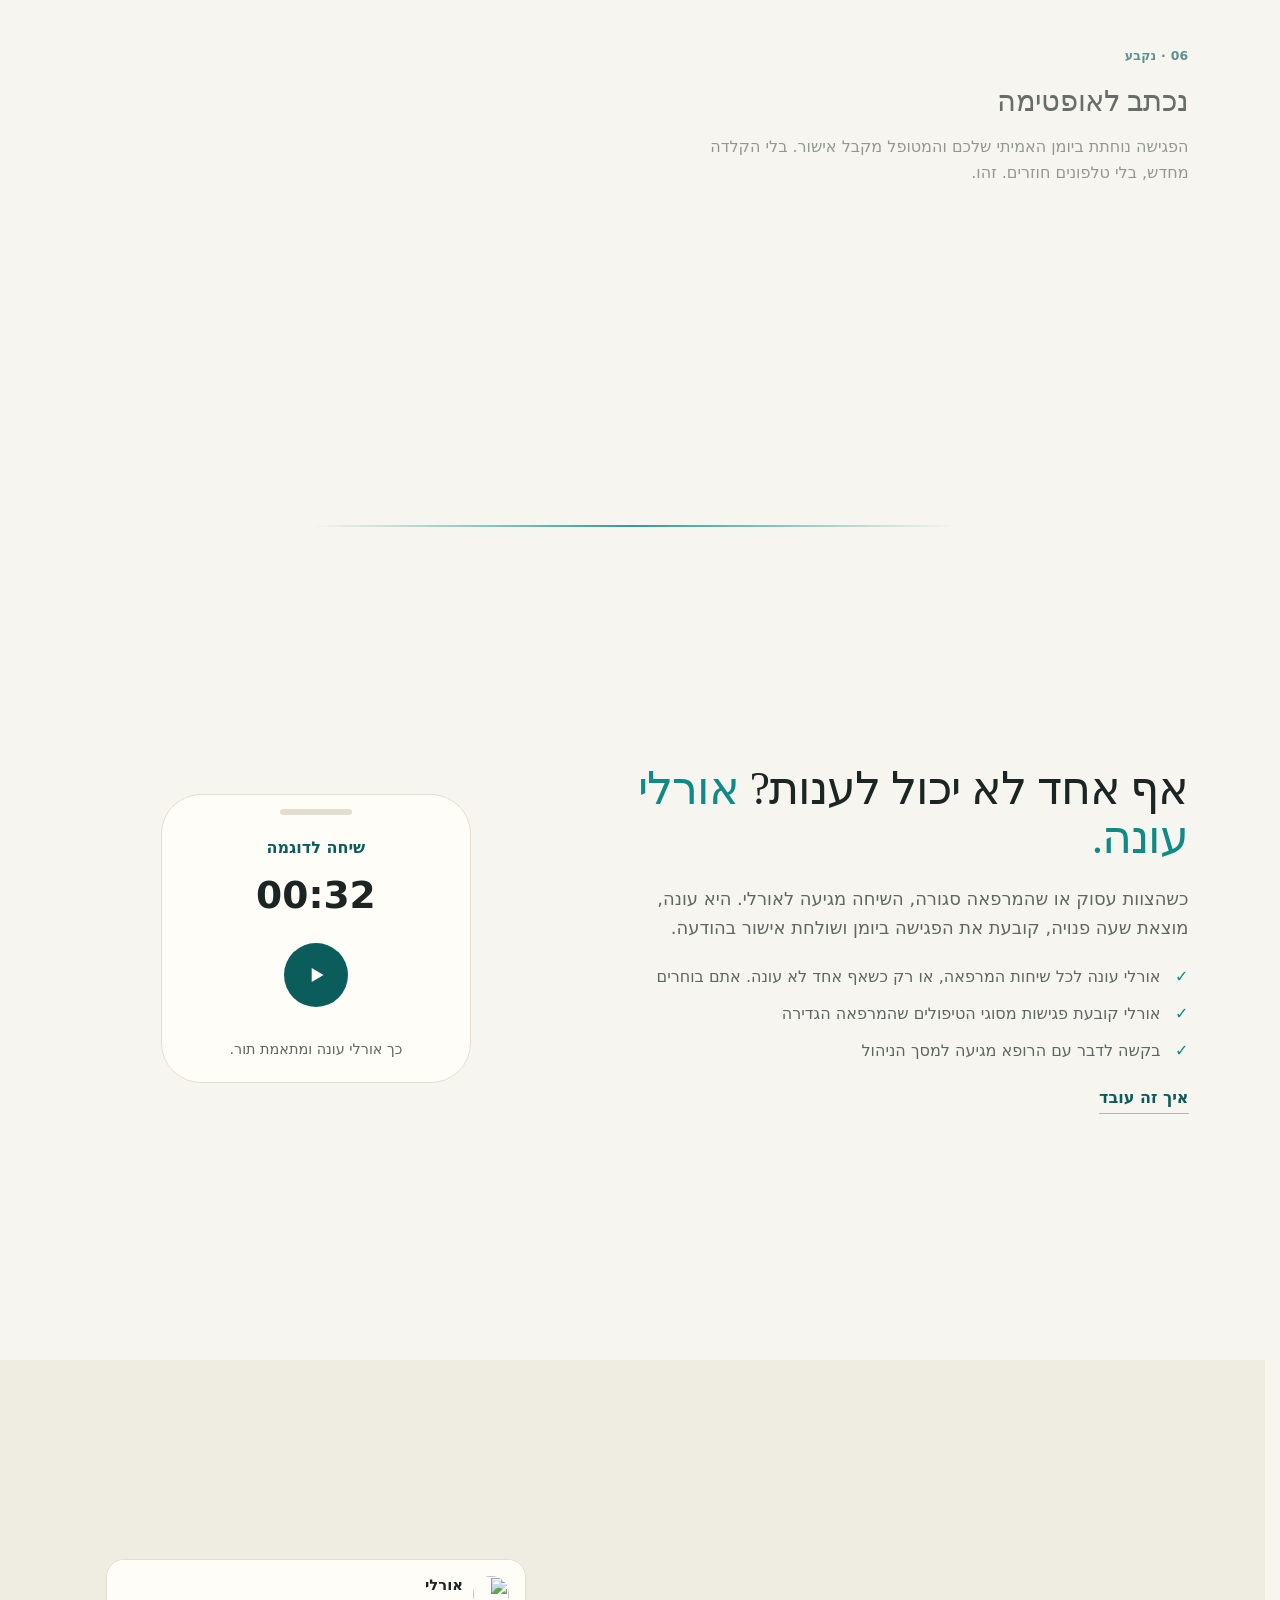
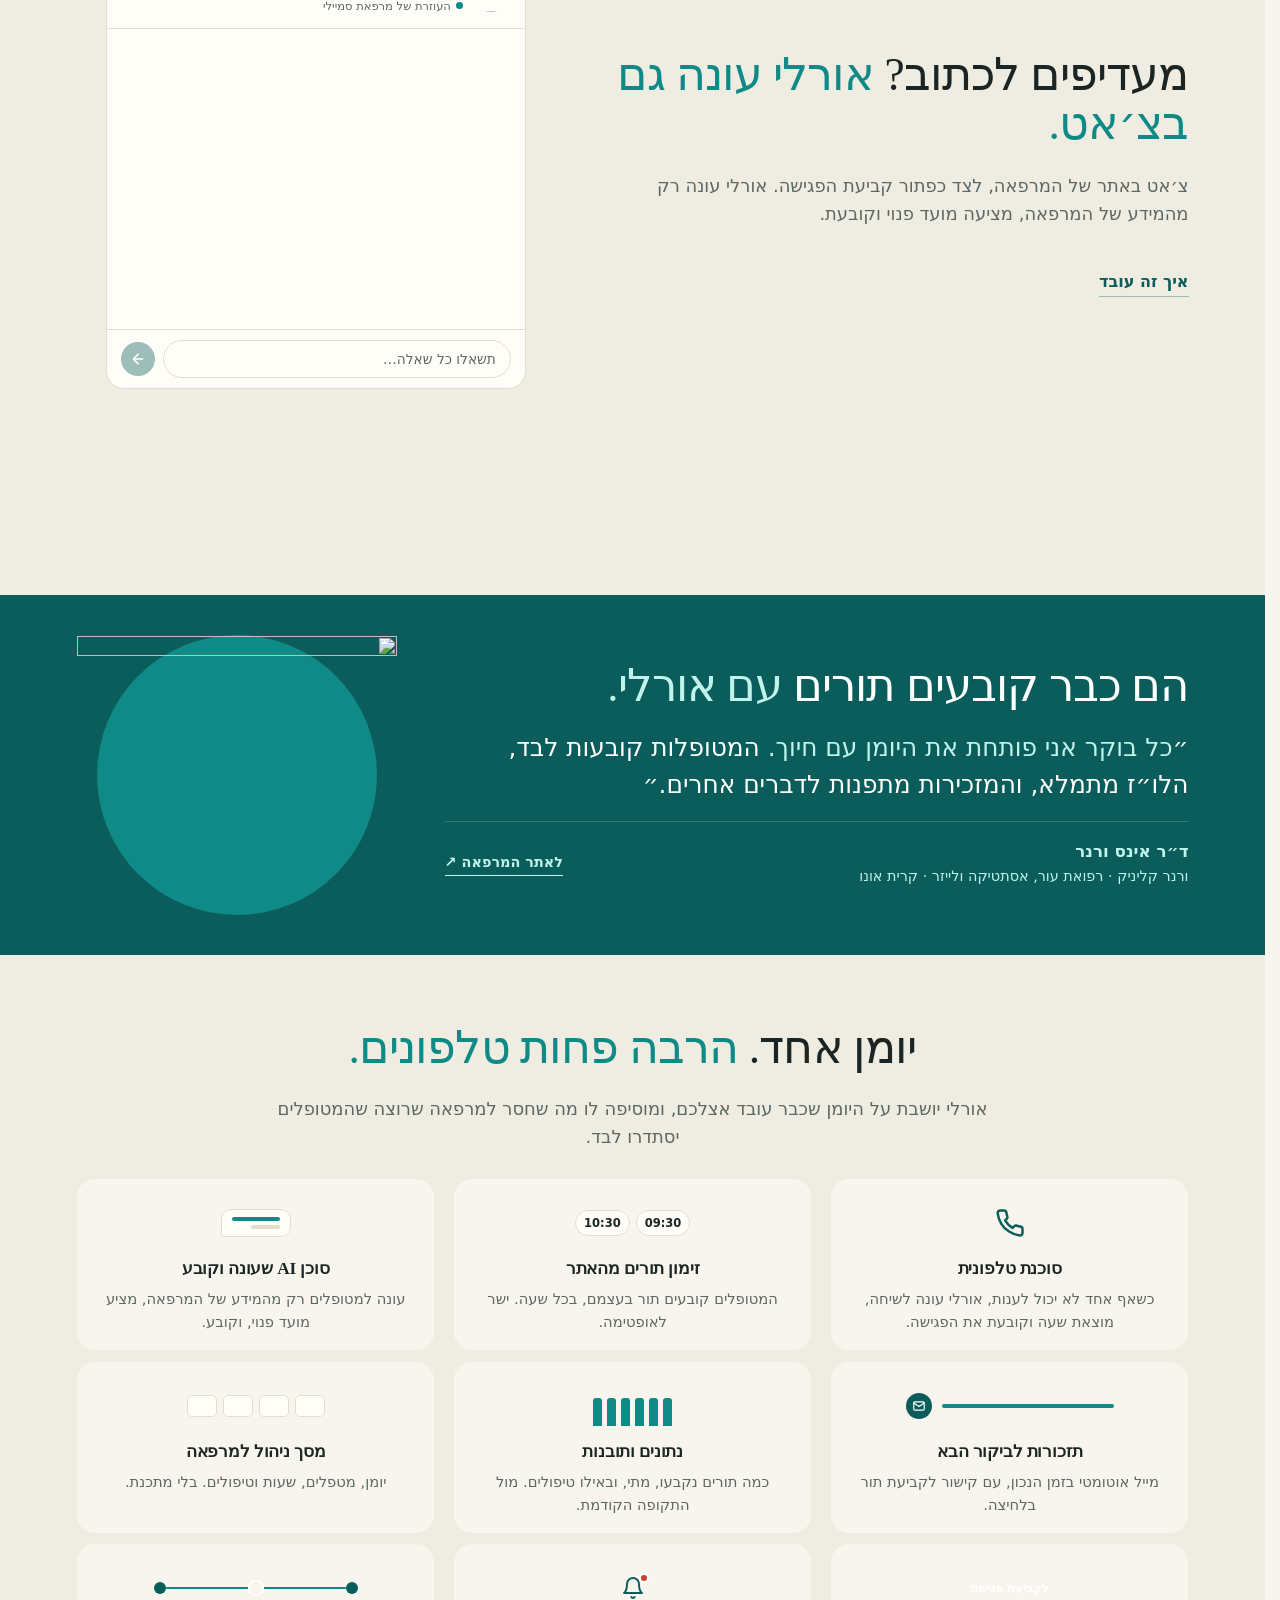
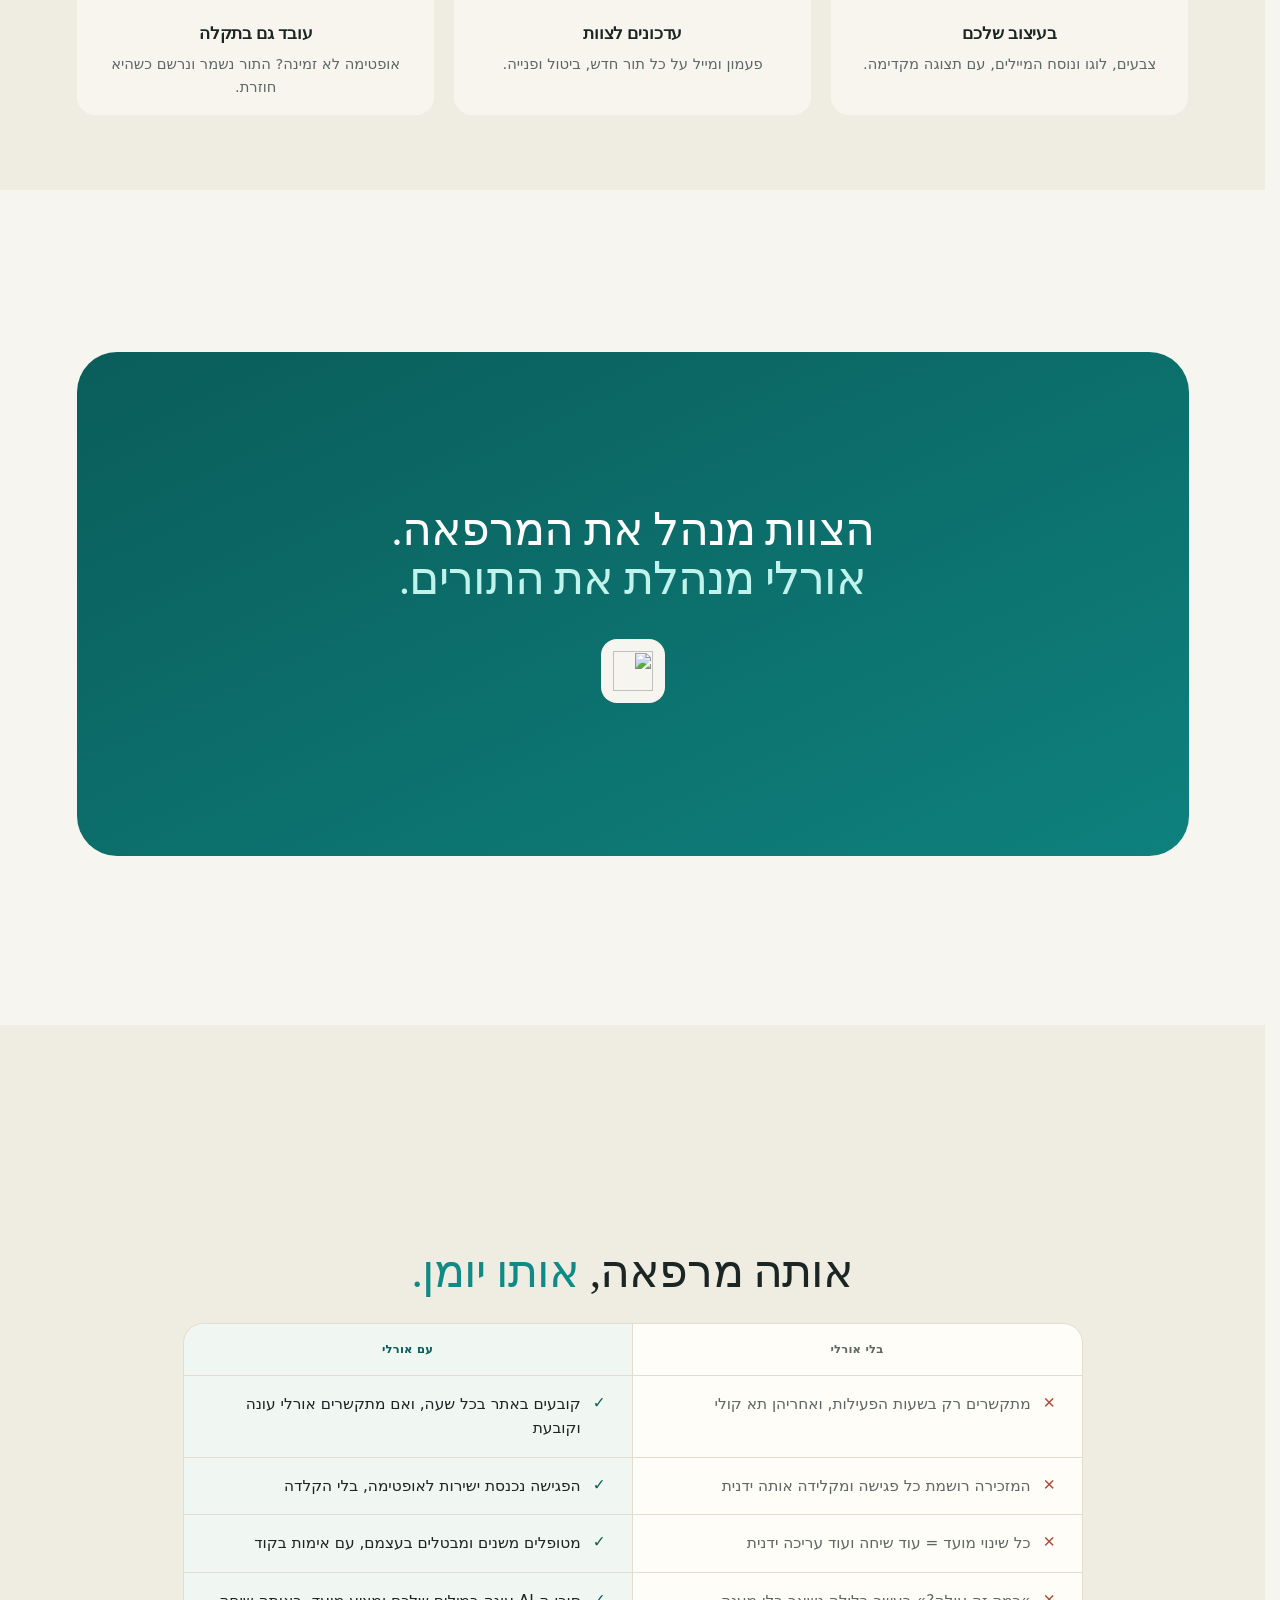
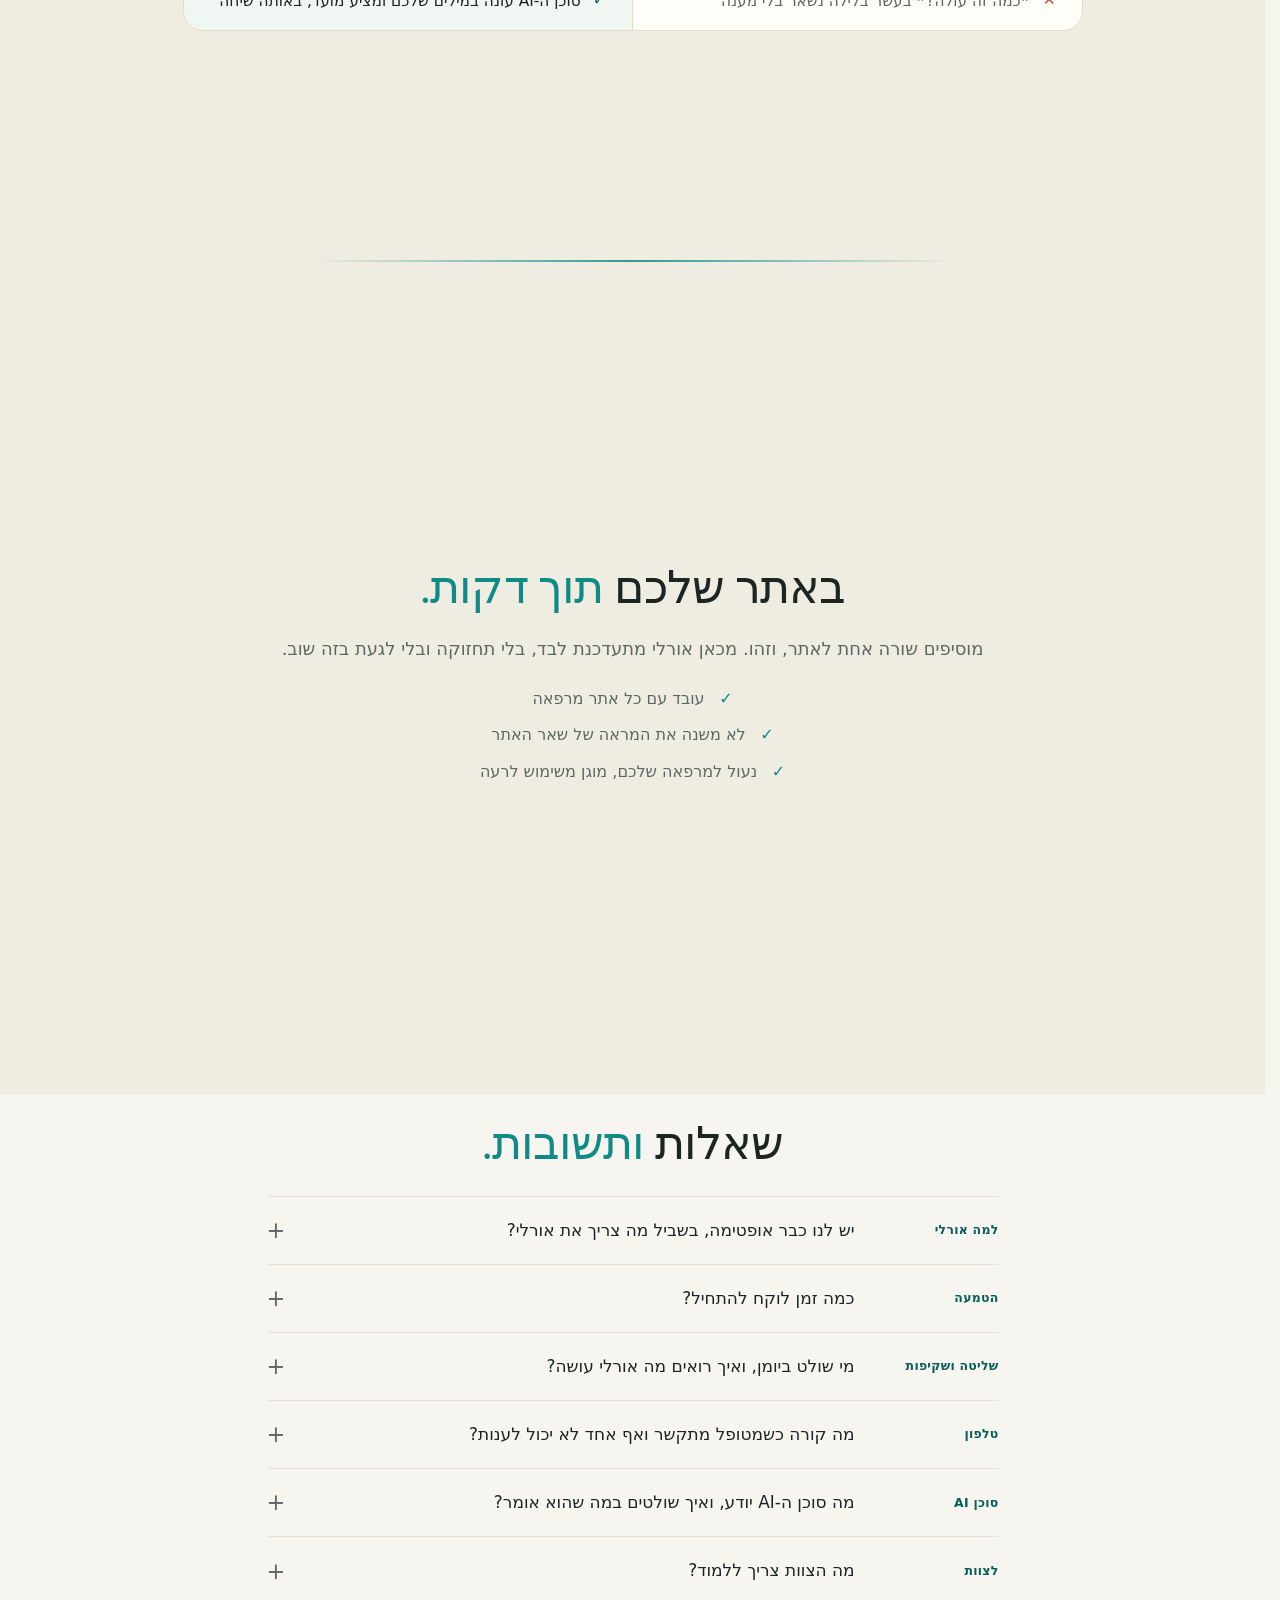
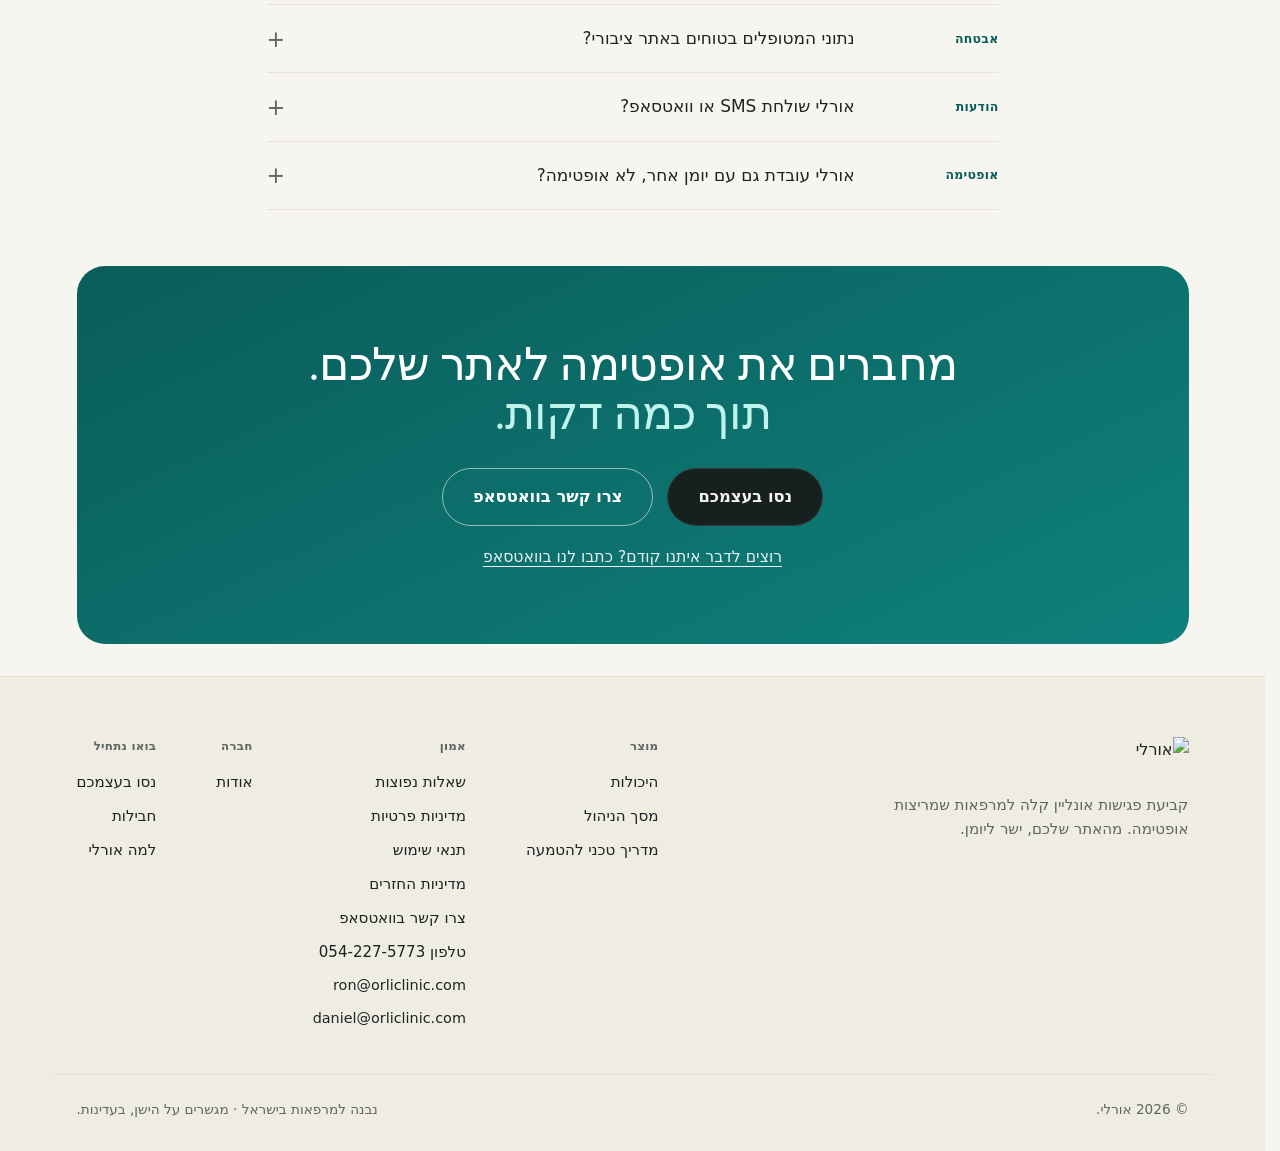
==== commit 383389c8: "Pricing for Paddle: 550 / 750 / 950, all included 2,100, and a refund policy Clinics now pay through" ====
--- a/index.html
+++ b/index.html
@@ -16,17 +16,17 @@
       if (!d.hasAttribute('data-reveal-ready')) d.classList.remove('js');
     }, 3000);
   </script>
-  <meta name="description" content="מטופלים קובעים פגישה באתר של המרפאה בכל שעה, והפגישה נכנסת ישר ליומן האופטימה. עם סוכן AI ותזכורות לביקור הבא. מבצע השקה: בחינם, ללא התחייבות." />
+  <meta name="description" content="מטופלים קובעים פגישה באתר של המרפאה בכל שעה, והפגישה נכנסת ישר ליומן האופטימה. עם סוכן AI ותזכורות לביקור הבא. נסו את אורלי ללא התחייבות." />
   <title>זימון תורים אונליין למרפאות אופטימה | אורלי</title>
 
   <!-- Heebo, self-hosted (styles.css @font-face). Both subsets: every page
        sets Hebrew and Latin (spaces, digits) in it. -->
   <link rel="preload" href="assets/fonts/heebo-v28-hebrew.woff2" as="font" type="font/woff2" crossorigin />
   <link rel="preload" href="assets/fonts/heebo-v28-latin.woff2" as="font" type="font/woff2" crossorigin />
-  <link rel="stylesheet" href="styles.css?v=20261113k" />
-  <link rel="stylesheet" href="a11y.css?v=20261113k" />
-  <link rel="stylesheet" href="widget.css?v=20261113k" />
-  <link rel="stylesheet" href="films.css?v=20261113k" />
+  <link rel="stylesheet" href="styles.css?v=20261114a" />
+  <link rel="stylesheet" href="a11y.css?v=20261114a" />
+  <link rel="stylesheet" href="widget.css?v=20261114a" />
+  <link rel="stylesheet" href="films.css?v=20261114a" />
   <link rel="icon" href="/favicon.ico" sizes="any" />
   <link rel="icon" type="image/png" sizes="64x64" href="assets/brand/favicon-64.png" />
   <link rel="apple-touch-icon" href="assets/brand/apple-touch-icon.png" />
@@ -42,14 +42,14 @@
   <meta property="og:locale" content="he_IL" />
   <meta property="og:url" content="https://orliclinic.com/" />
   <meta property="og:title" content="זימון תורים אונליין למרפאות אופטימה | אורלי" />
-  <meta property="og:description" content="מטופלים קובעים פגישה באתר של המרפאה בכל שעה, והפגישה נכנסת ישר ליומן האופטימה. עם סוכן AI ותזכורות לביקור הבא. מבצע השקה: בחינם, ללא התחייבות." />
+  <meta property="og:description" content="מטופלים קובעים פגישה באתר של המרפאה בכל שעה, והפגישה נכנסת ישר ליומן האופטימה. עם סוכן AI ותזכורות לביקור הבא. נסו את אורלי ללא התחייבות." />
   <meta property="og:image" content="https://orliclinic.com/assets/brand/orli-og.png" />
   <meta property="og:image:width" content="1200" />
   <meta property="og:image:height" content="630" />
   <meta property="og:image:alt" content="אורלי · קביעת פגישה באתר המרפאה, ישר ליומן האופטימה" />
   <meta name="twitter:card" content="summary_large_image" />
   <meta name="twitter:title" content="זימון תורים אונליין למרפאות אופטימה | אורלי" />
-  <meta name="twitter:description" content="מטופלים קובעים פגישה באתר של המרפאה בכל שעה, והפגישה נכנסת ישר ליומן האופטימה. עם סוכן AI ותזכורות לביקור הבא. מבצע השקה: בחינם, ללא התחייבות." />
+  <meta name="twitter:description" content="מטופלים קובעים פגישה באתר של המרפאה בכל שעה, והפגישה נכנסת ישר ליומן האופטימה. עם סוכן AI ותזכורות לביקור הבא. נסו את אורלי ללא התחייבות." />
   <meta name="twitter:image" content="https://orliclinic.com/assets/brand/orli-og.png" />
   <!-- Structured data for search and answer engines. Every fact here is
        on this page or on the site; keep it in step with the copy (the
@@ -129,7 +129,7 @@
         "@id": "https://orliclinic.com/#webpage",
         "url": "https://orliclinic.com/",
         "name": "זימון תורים אונליין למרפאות אופטימה | אורלי",
-        "description": "מטופלים קובעים פגישה באתר של המרפאה בכל שעה, והפגישה נכנסת ישר ליומן האופטימה. עם סוכן AI ותזכורות לביקור הבא. מבצע השקה: בחינם, ללא התחייבות.",
+        "description": "מטופלים קובעים פגישה באתר של המרפאה בכל שעה, והפגישה נכנסת ישר ליומן האופטימה. עם סוכן AI ותזכורות לביקור הבא. נסו את אורלי ללא התחייבות.",
         "inLanguage": "he",
         "isPartOf": {
           "@id": "https://orliclinic.com/#website"
@@ -217,7 +217,7 @@
   </script>
   <!-- Accessibility menu. In the head so the visitor's saved settings are
        applied before the first paint, and before the scripts that animate. -->
-  <script src="a11y.js?v=20261113k"></script>
+  <script src="a11y.js?v=20261114a"></script>
 </head>
 <body>
   <span id="top" aria-hidden="true"></span>
@@ -227,7 +227,7 @@
     <div class="wrap">
       <div class="nav-pill">
         <a href="#top" class="brand" aria-label="אורלי, לדף הבית">
-          <img class="brand-logo brand-logo--he" src="assets/brand/orli-wordmark-he.png?v=20261113k" width="480" height="151" alt="אורלי" />
+          <img class="brand-logo brand-logo--he" src="assets/brand/orli-wordmark-he.png?v=20261114a" width="480" height="151" alt="אורלי" />
         </a>
         <nav class="nav-links" id="navMenu" aria-label="ניווט ראשי">
           <a href="/" aria-current="page">ראשי</a>
@@ -483,7 +483,7 @@
               <svg class="phone-ic-play" viewBox="0 0 24 24" aria-hidden="true"><path d="M8 5.5v13l11-6.5z"/></svg>
               <svg class="phone-ic-pause" viewBox="0 0 24 24" aria-hidden="true"><path d="M7 5h3.5v14H7zM13.5 5H17v14h-3.5z"/></svg>
             </button>
-            <audio class="phone-audio" controls preload="none" src="assets/audio/sample-call.mp3?v=20261113k"></audio>
+            <audio class="phone-audio" controls preload="none" src="assets/audio/sample-call.mp3?v=20261114a"></audio>
             <p class="phone-try-note">כך אורלי עונה ומתאמת תור.</p>
           </div>
         </div>
@@ -533,7 +533,7 @@
           </figcaption>
         </figure>
         <div class="testimonial-photo" aria-hidden="true">
-          <img src="assets/customers/ines-verner.webp?v=20261113k" width="720" height="718" loading="lazy" decoding="async" alt="" />
+          <img src="assets/customers/ines-verner.webp?v=20261114a" width="720" height="718" loading="lazy" decoding="async" alt="" />
         </div>
       </div>
     </section>
@@ -796,7 +796,7 @@
     <div class="wrap footer-inner">
       <div class="footer-brand">
         <a href="#top" class="brand" aria-label="אורלי, לדף הבית">
-          <img class="brand-logo brand-logo--he brand-logo--footer" loading="lazy" decoding="async" src="assets/brand/orli-wordmark-he.png?v=20261113k" width="480" height="151" alt="אורלי" />
+          <img class="brand-logo brand-logo--he brand-logo--footer" loading="lazy" decoding="async" src="assets/brand/orli-wordmark-he.png?v=20261114a" width="480" height="151" alt="אורלי" />
         </a>
         <p>קביעת פגישות אונליין קלה למרפאות שמריצות אופטימה. מהאתר שלכם, ישר ליומן.</p>
       </div>
@@ -812,6 +812,7 @@
           <a href="#faq">שאלות נפוצות</a>
           <a href="/privacy">מדיניות פרטיות</a>
           <a href="/terms">תנאי שימוש</a>
+          <a href="/refund">מדיניות החזרים</a>
           <a href="https://wa.me/972542275773?text=%D7%94%D7%99%D7%99%2C%20%D7%A8%D7%90%D7%99%D7%AA%D7%99%20%D7%90%D7%AA%20%D7%90%D7%95%D7%A8%D7%9C%D7%99%20%D7%95%D7%90%D7%A9%D7%9E%D7%97%20%D7%9C%D7%A9%D7%9E%D7%95%D7%A2%20%D7%A2%D7%95%D7%93" target="_blank" rel="noopener">צרו קשר בוואטסאפ</a>
           <a href="tel:+972542275773">טלפון <span dir="ltr">054-227-5773</span></a>
           <a href="mailto:ron@orliclinic.com" class="footer-mail" dir="ltr">ron@orliclinic.com</a>
@@ -843,12 +844,12 @@
     <svg viewBox="0 0 24 24" aria-hidden="true" focusable="false"><path fill="currentColor" d="M17.472 14.382c-.297-.149-1.758-.867-2.03-.967-.273-.099-.471-.148-.67.15-.197.297-.767.966-.94 1.164-.173.199-.347.223-.644.075-.297-.15-1.255-.463-2.39-1.475-.883-.788-1.48-1.761-1.653-2.059-.173-.297-.018-.458.13-.606.134-.133.298-.347.446-.52.149-.174.198-.298.298-.497.099-.198.05-.371-.025-.52-.075-.149-.669-1.612-.916-2.207-.242-.579-.487-.5-.669-.51-.173-.008-.371-.01-.57-.01-.198 0-.52.074-.792.372-.272.297-1.04 1.016-1.04 2.479 0 1.462 1.065 2.875 1.213 3.074.149.198 2.096 3.2 5.077 4.487.709.306 1.262.489 1.694.625.712.227 1.36.195 1.871.118.571-.085 1.758-.719 2.006-1.413.248-.694.248-1.289.173-1.413-.074-.124-.272-.198-.57-.347m-5.421 7.403h-.004a9.87 9.87 0 01-5.031-1.378l-.361-.214-3.741.982.998-3.648-.235-.374a9.86 9.86 0 01-1.51-5.26c.001-5.45 4.436-9.884 9.888-9.884 2.64 0 5.122 1.03 6.988 2.898a9.825 9.825 0 012.893 6.994c-.003 5.45-4.437 9.884-9.885 9.884m8.413-18.297A11.815 11.815 0 0012.05 0C5.495 0 .16 5.335.157 11.892c0 2.096.547 4.142 1.588 5.945L.057 24l6.305-1.654a11.882 11.882 0 005.683 1.448h.005c6.554 0 11.89-5.335 11.893-11.893a11.821 11.821 0 00-3.48-8.413Z"/></svg>
   </a>
 
-  <script src="script.js?v=20261113k"></script>
-  <script src="hero-gradient.js?v=20261113k"></script>
+  <script src="script.js?v=20261114a"></script>
+  <script src="hero-gradient.js?v=20261114a"></script>
   <!-- widget.js before scrolly.js: scrolly.js drives the widget through the
        el.__orli handle widget.js installs. -->
-  <script src="widget.js?v=20261113k"></script>
-  <script src="scrolly.js?v=20261113k"></script>
-  <script src="films.js?v=20261113k"></script>
+  <script src="widget.js?v=20261114a"></script>
+  <script src="scrolly.js?v=20261114a"></script>
+  <script src="films.js?v=20261114a"></script>
 </body>
 </html>
--- a/styles.css
+++ b/styles.css
@@ -1740,10 +1740,15 @@
   .pc-card--wide { grid-template-columns: 1fr; padding: 34px 22px 24px; }
 }
 @media (max-width: 920px) { .pc-grid--four { grid-template-columns: 1fr; } }
+/* Narrow desktops keep the three in one row (two columns left the third
+   card alone with an empty cell beside it): tighter cards and a smaller
+   figure instead. */
 @media (min-width: 921px) and (max-width: 1180px) {
-  .pc-grid--four { grid-template-columns: repeat(2, minmax(0, 1fr)); }
-  .pc-grid--four .pc-card { margin-top: 0; }
+  .pc-grid--four .pc-card { margin-top: 0; padding-inline: 16px; }
   .pc-grid--four .pc-card--hi { transform: none; }
+  .pc-grid--four .pc-price b { font-size: 2.5rem; }
+  .pc-grid--four .pc-list li { font-size: .86rem; }
+  .pc-card--wide { gap: 12px 22px; padding-inline: 22px; }
 }
 .sr-only { position: absolute; width: 1px; height: 1px; padding: 0; margin: -1px; overflow: hidden; clip: rect(0 0 0 0); white-space: nowrap; border: 0; }
 
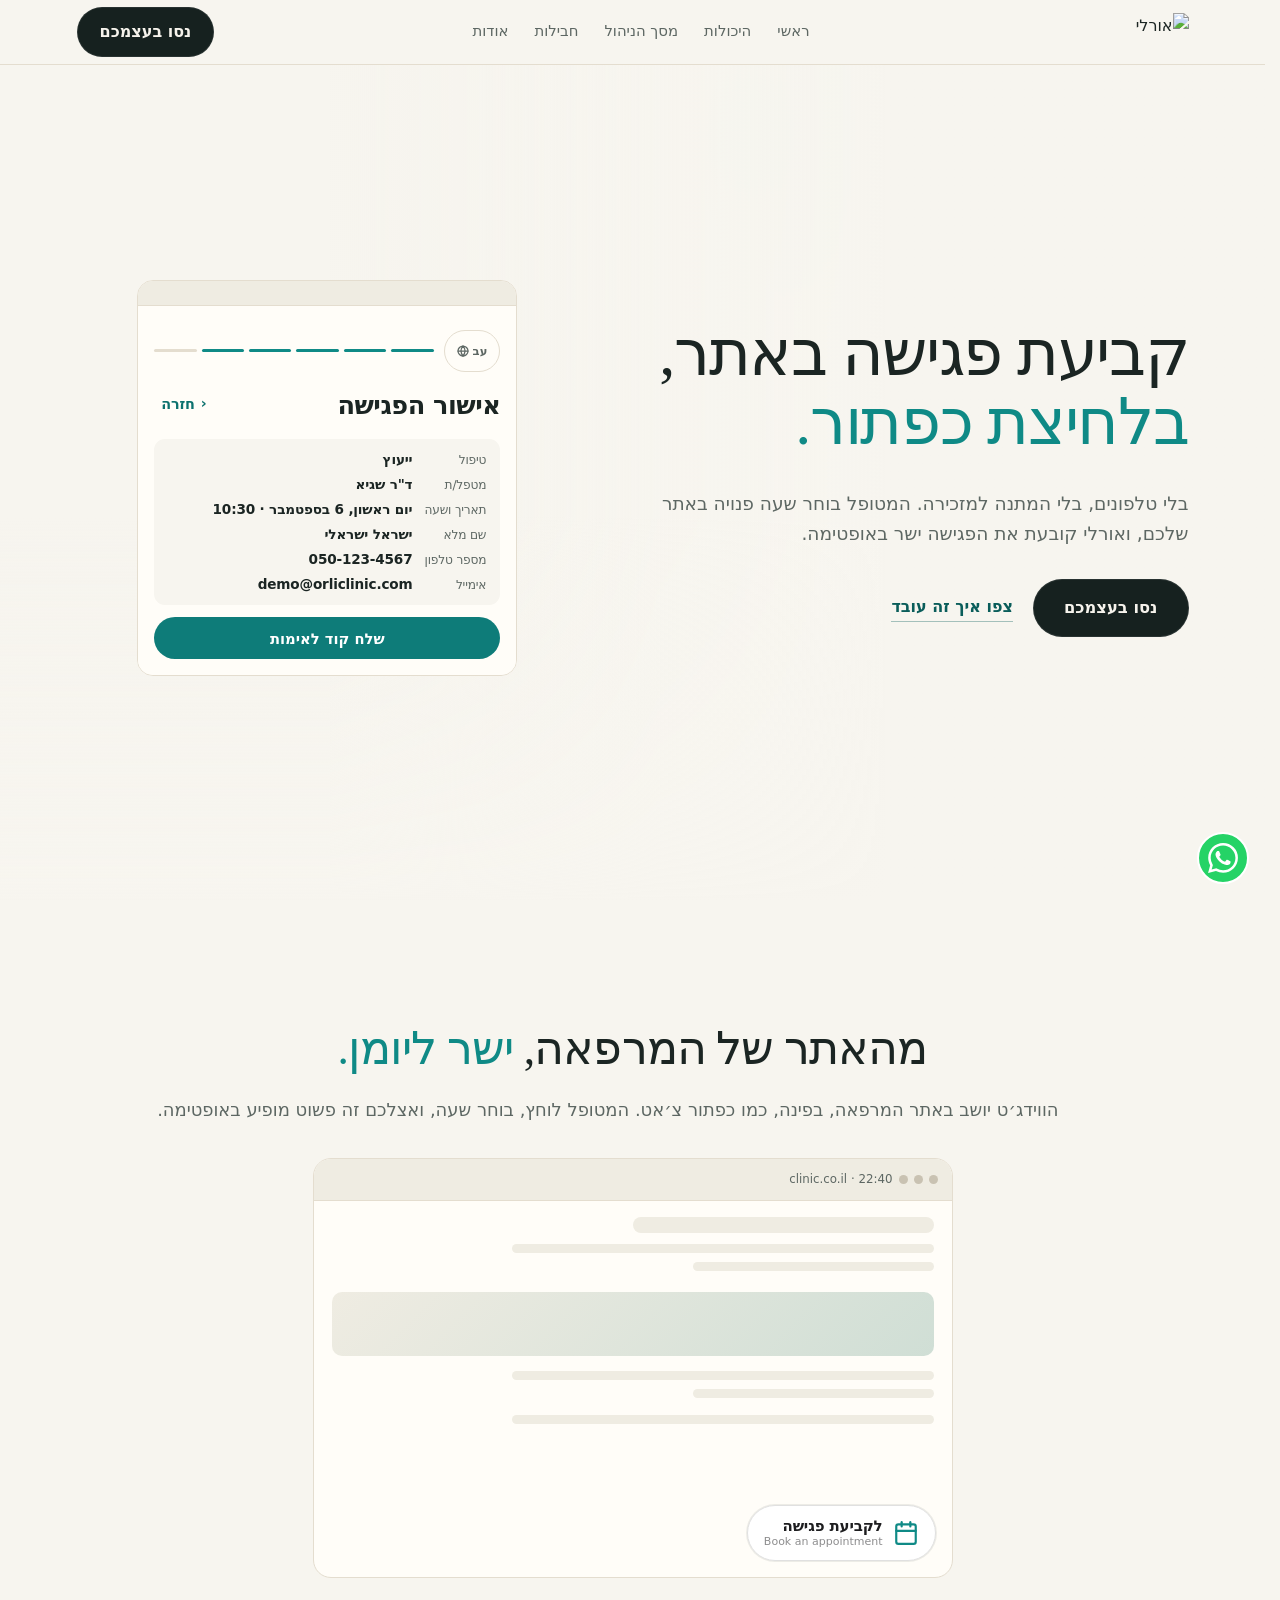
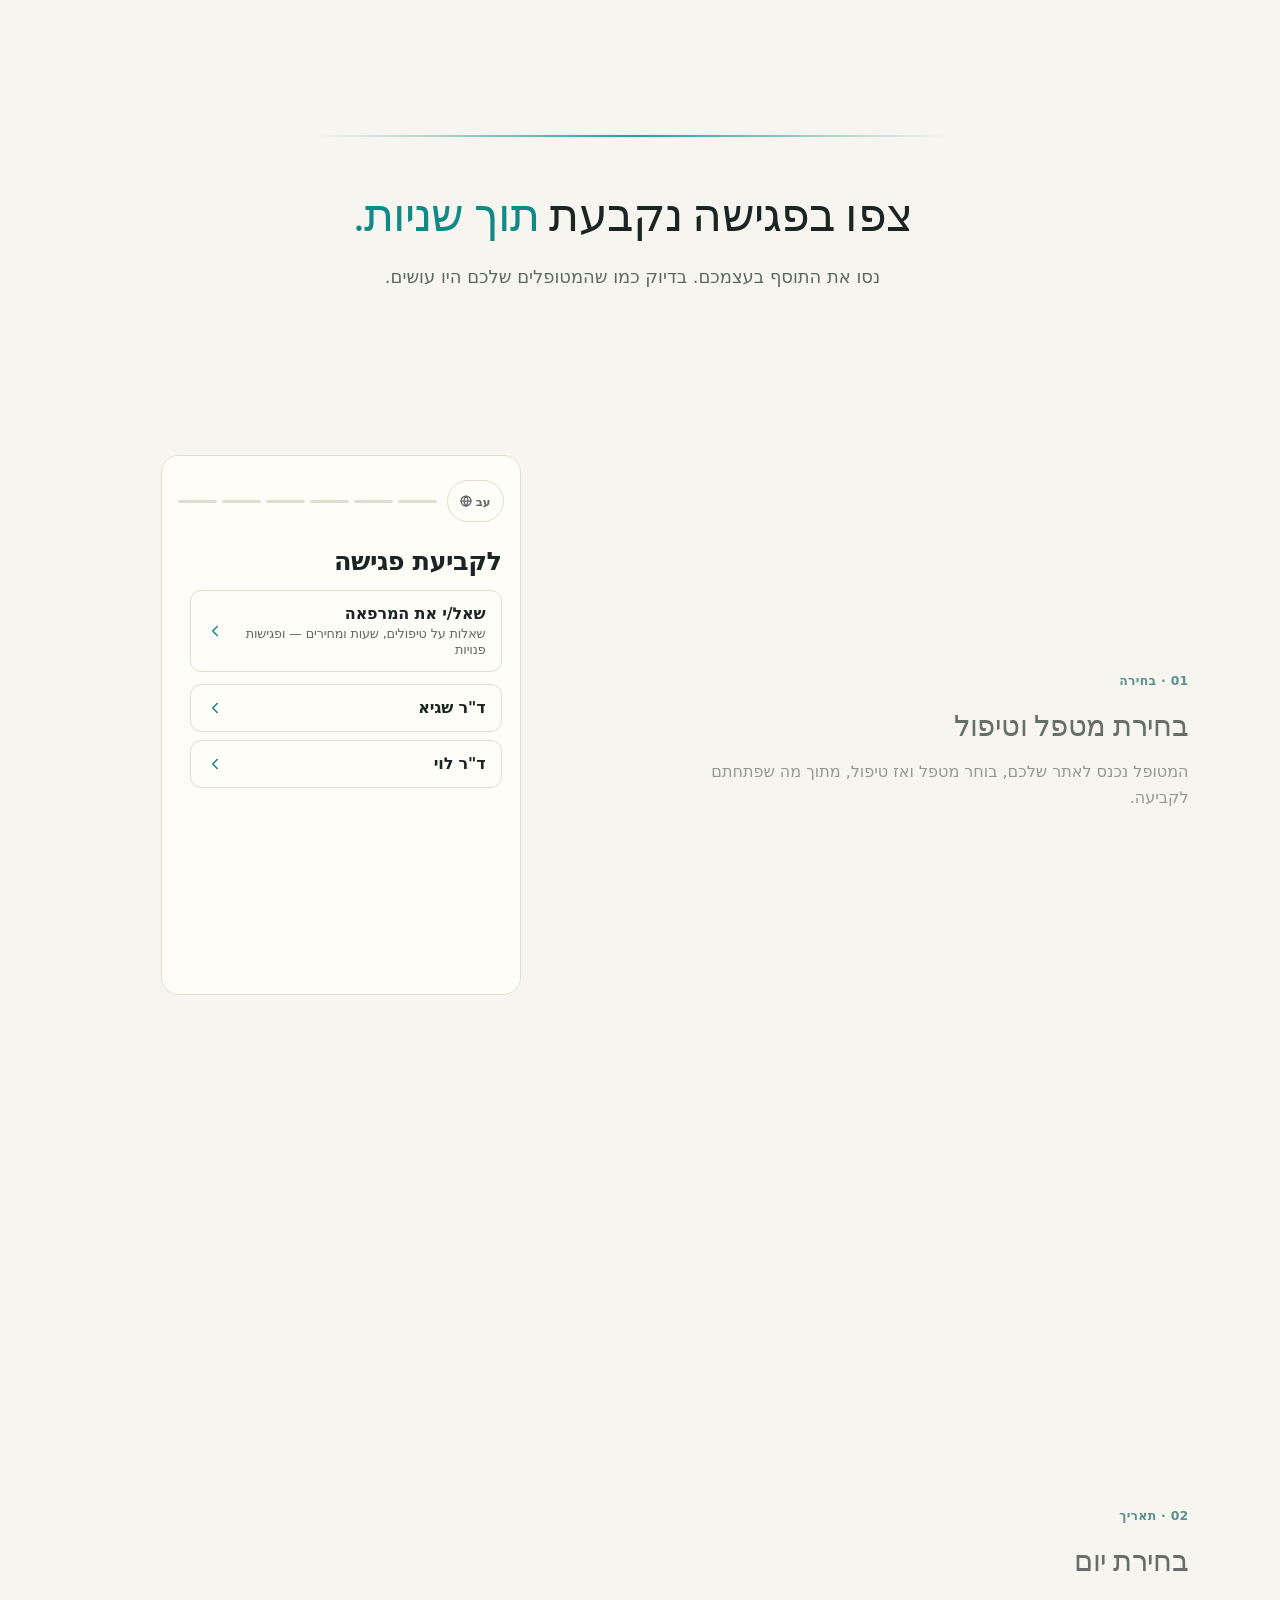
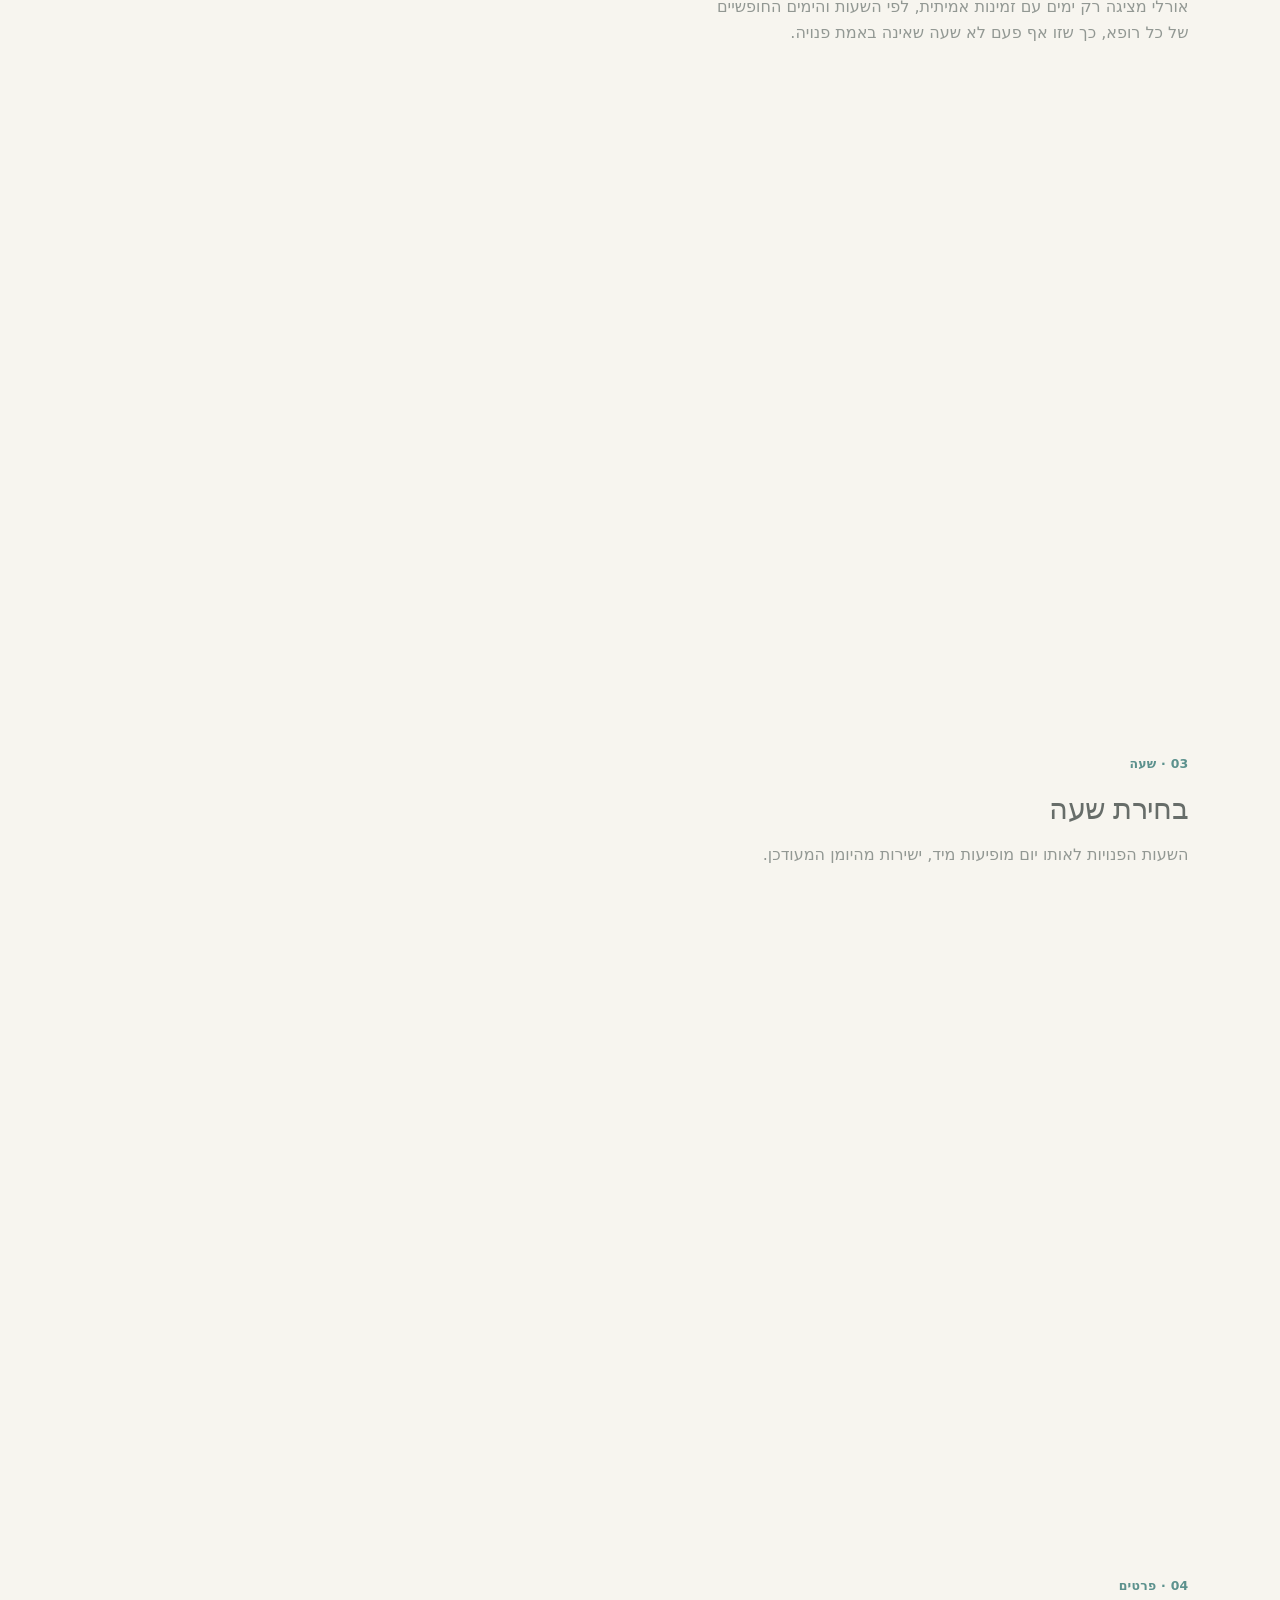
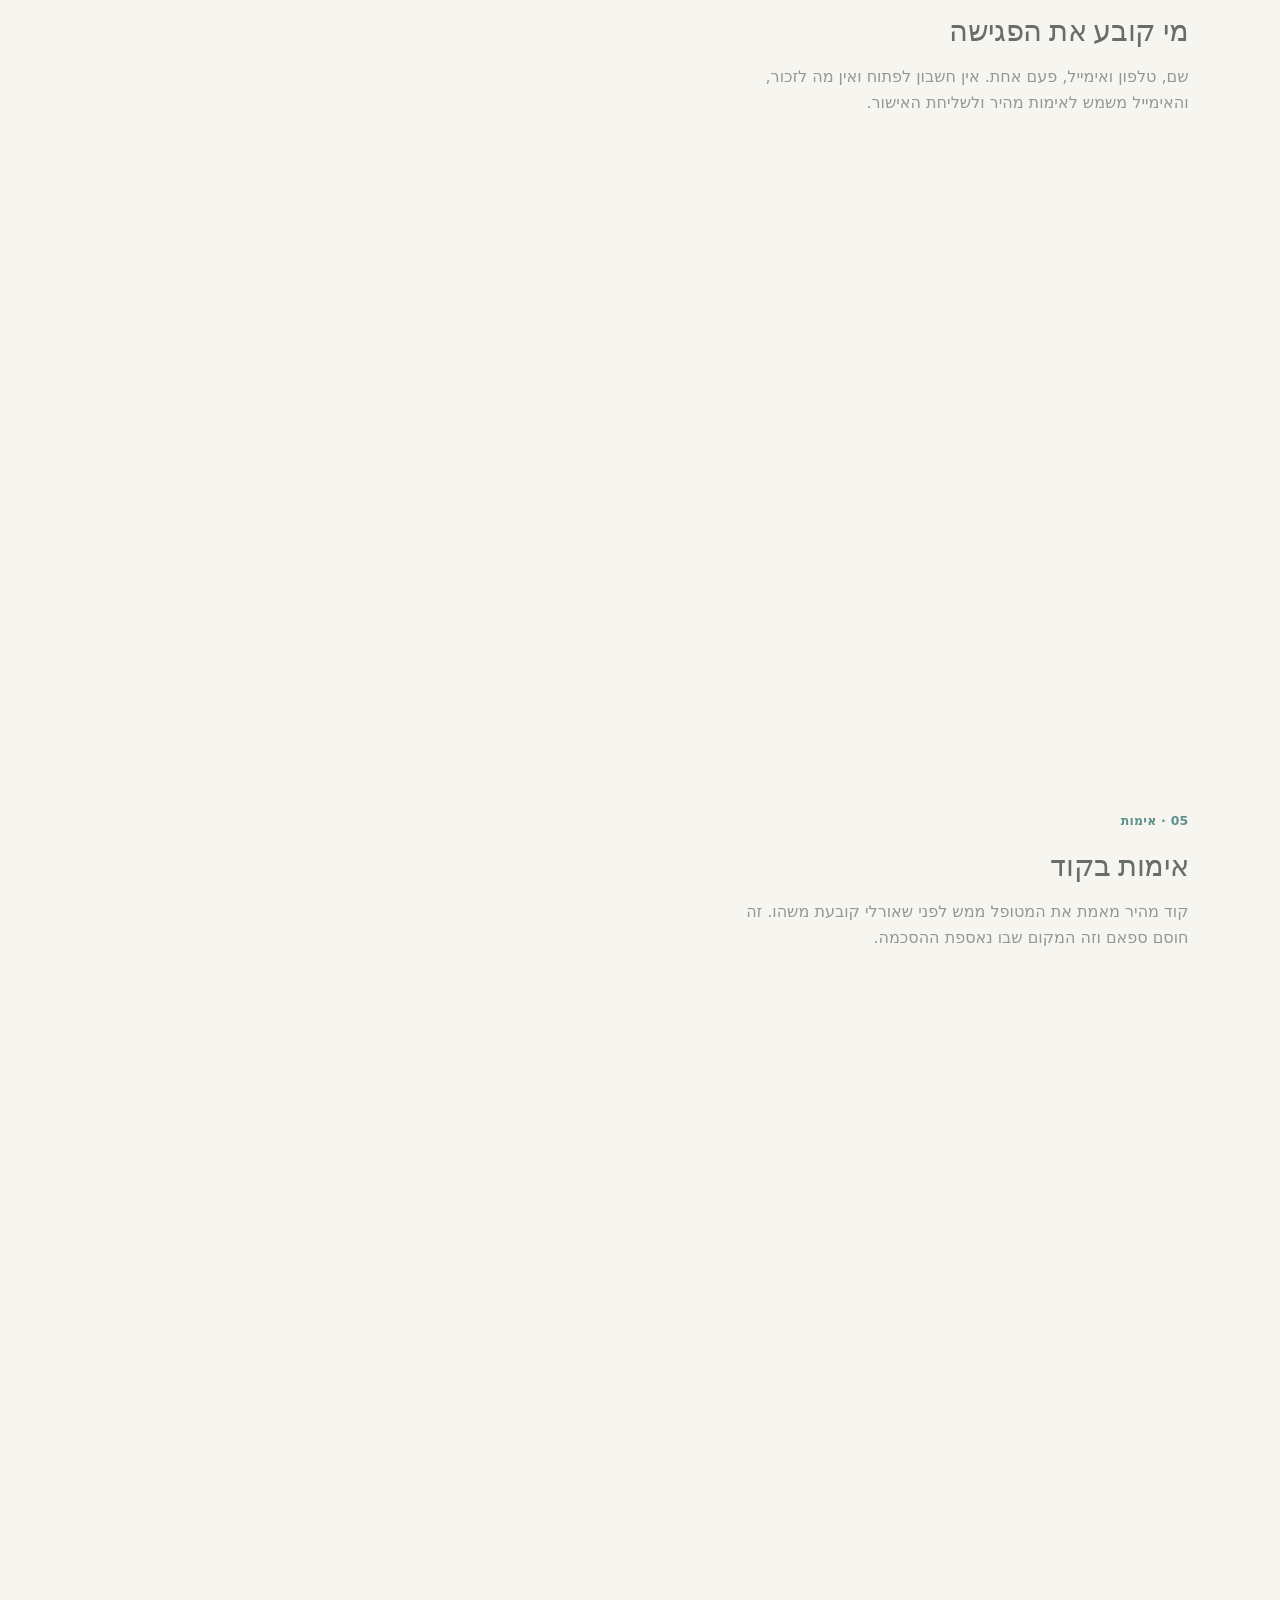
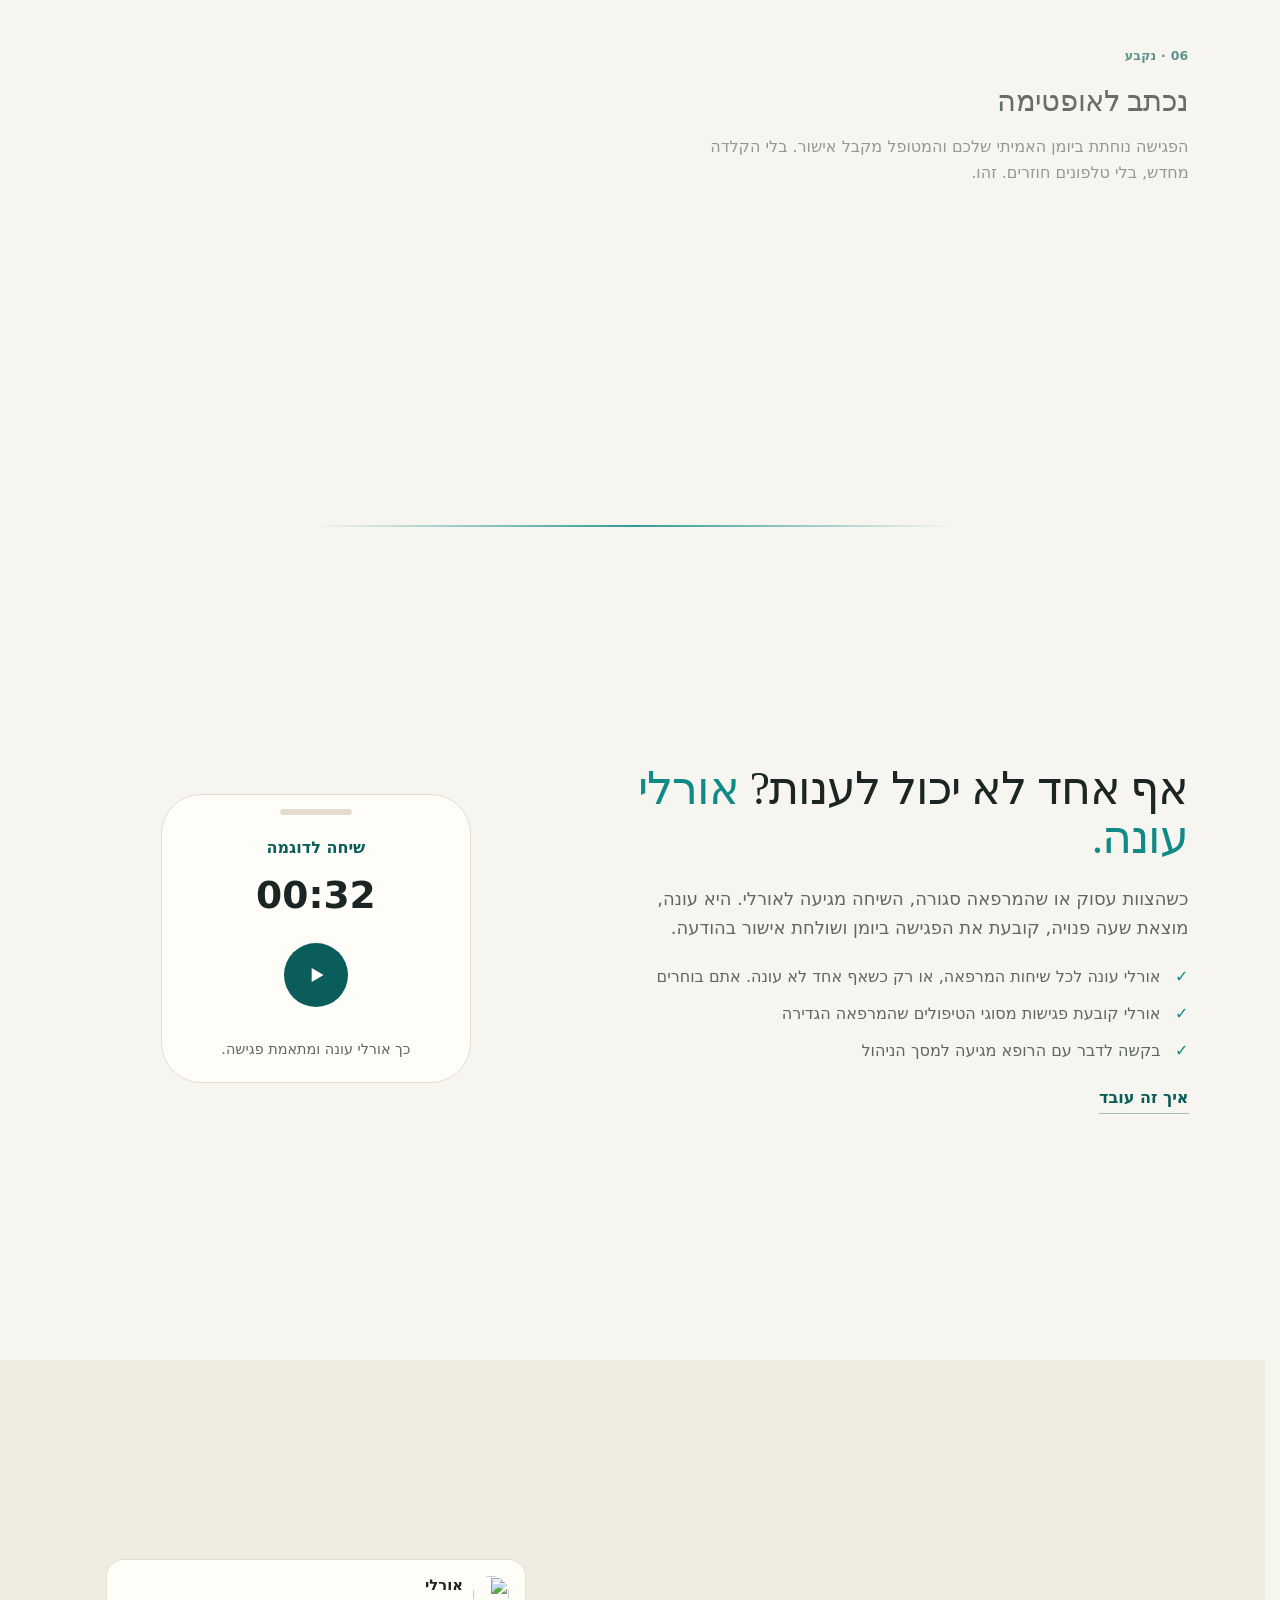
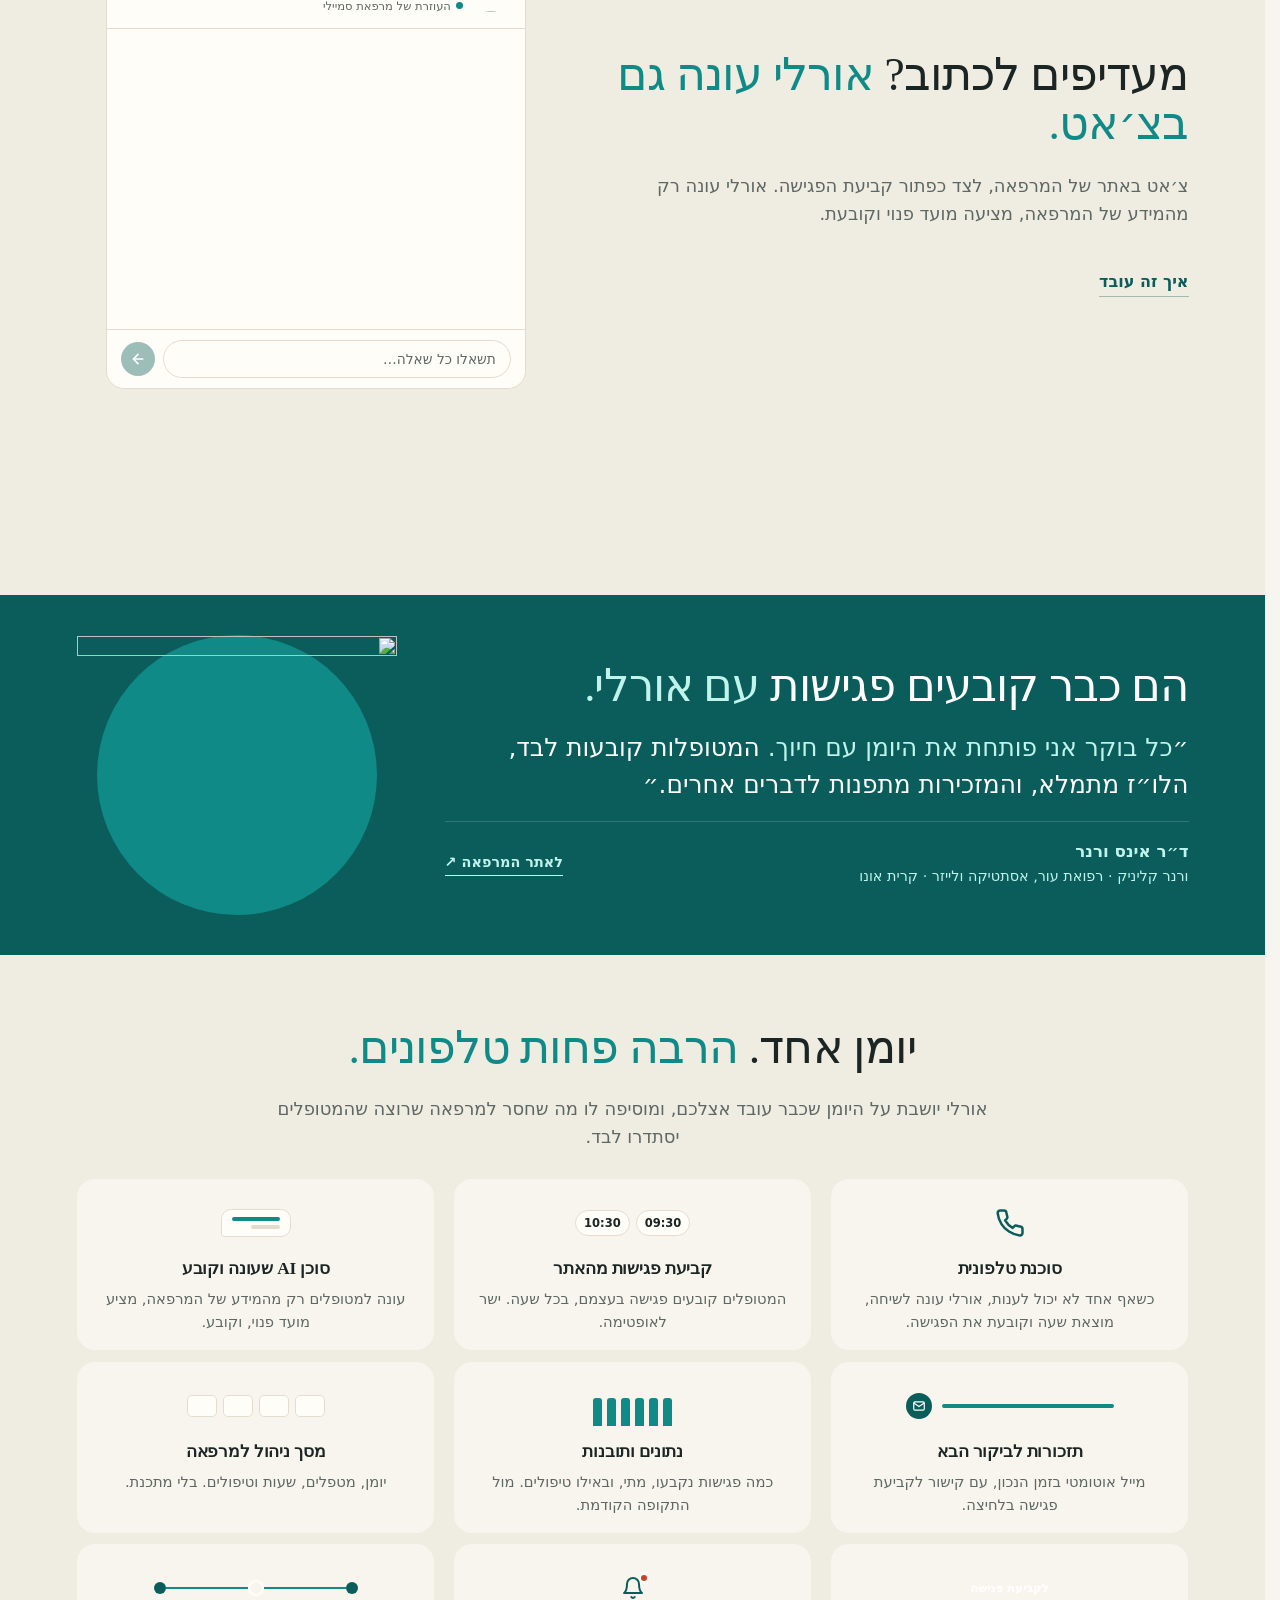
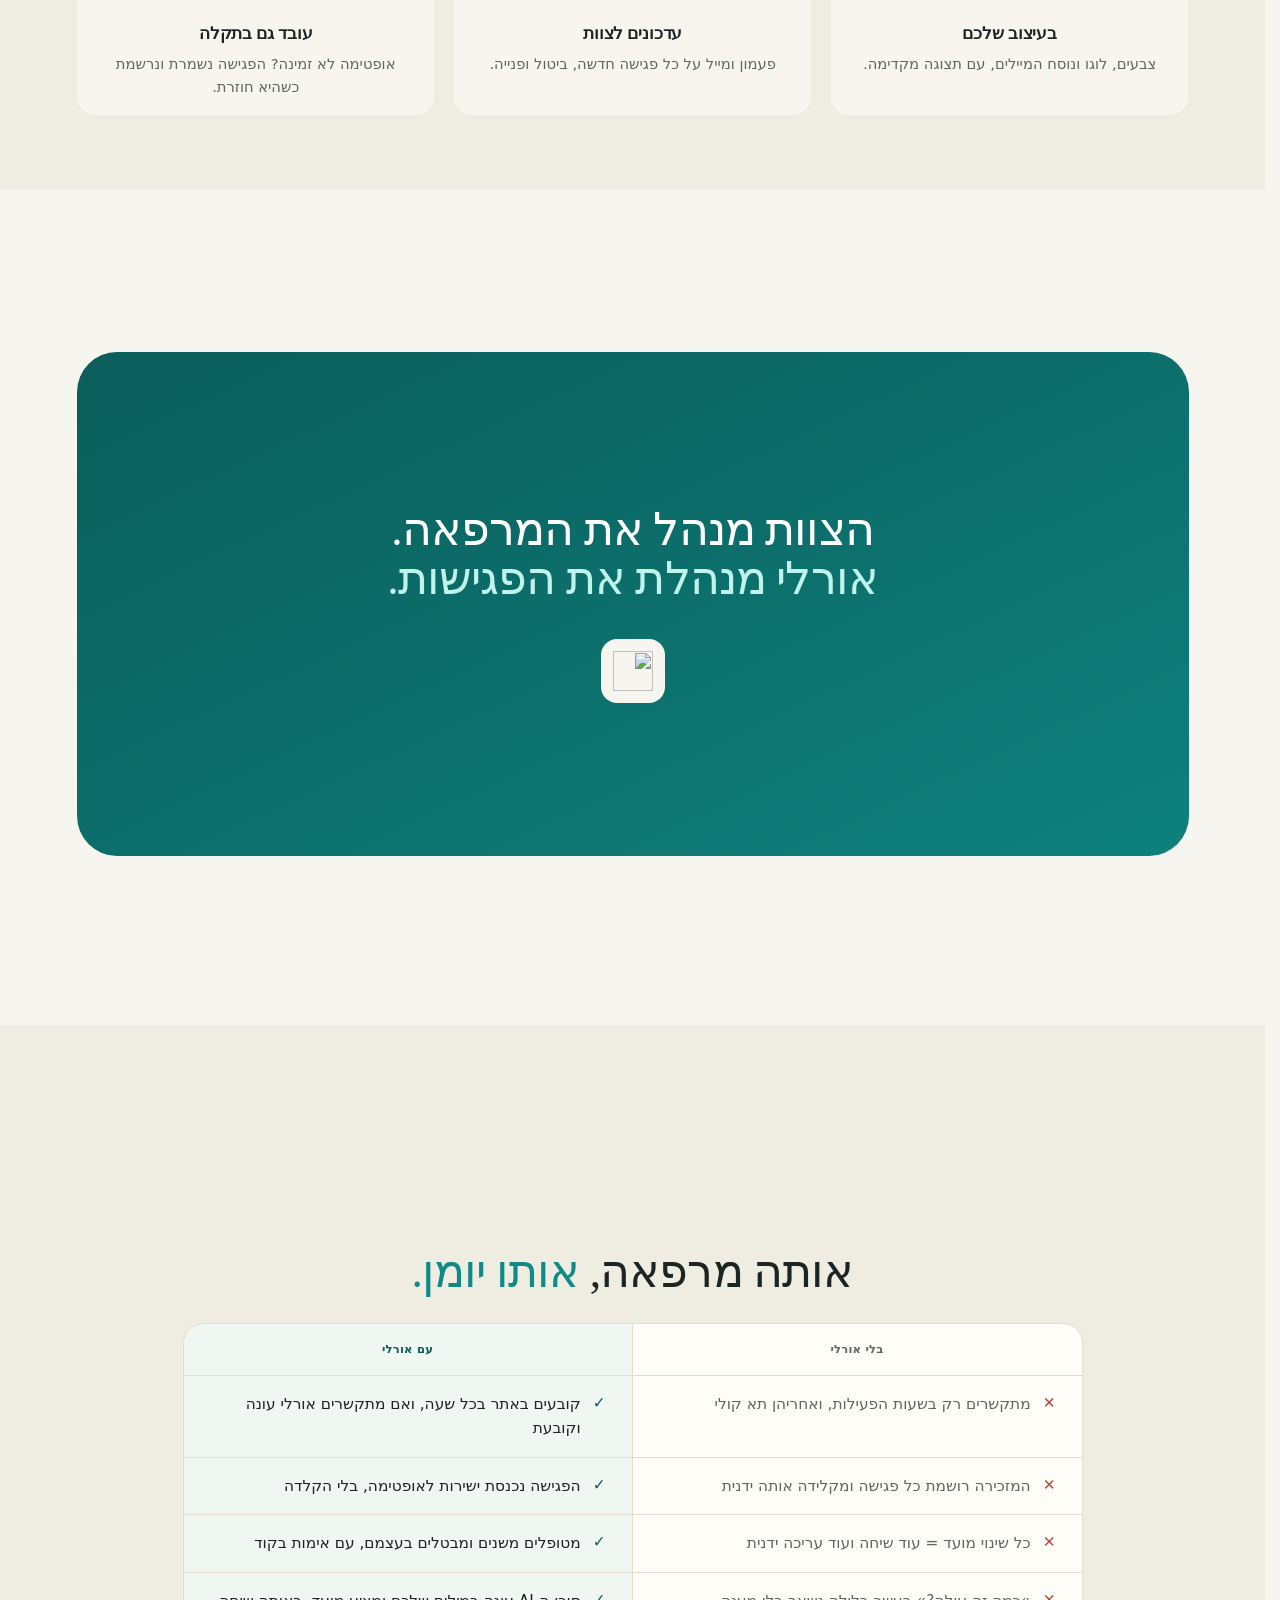
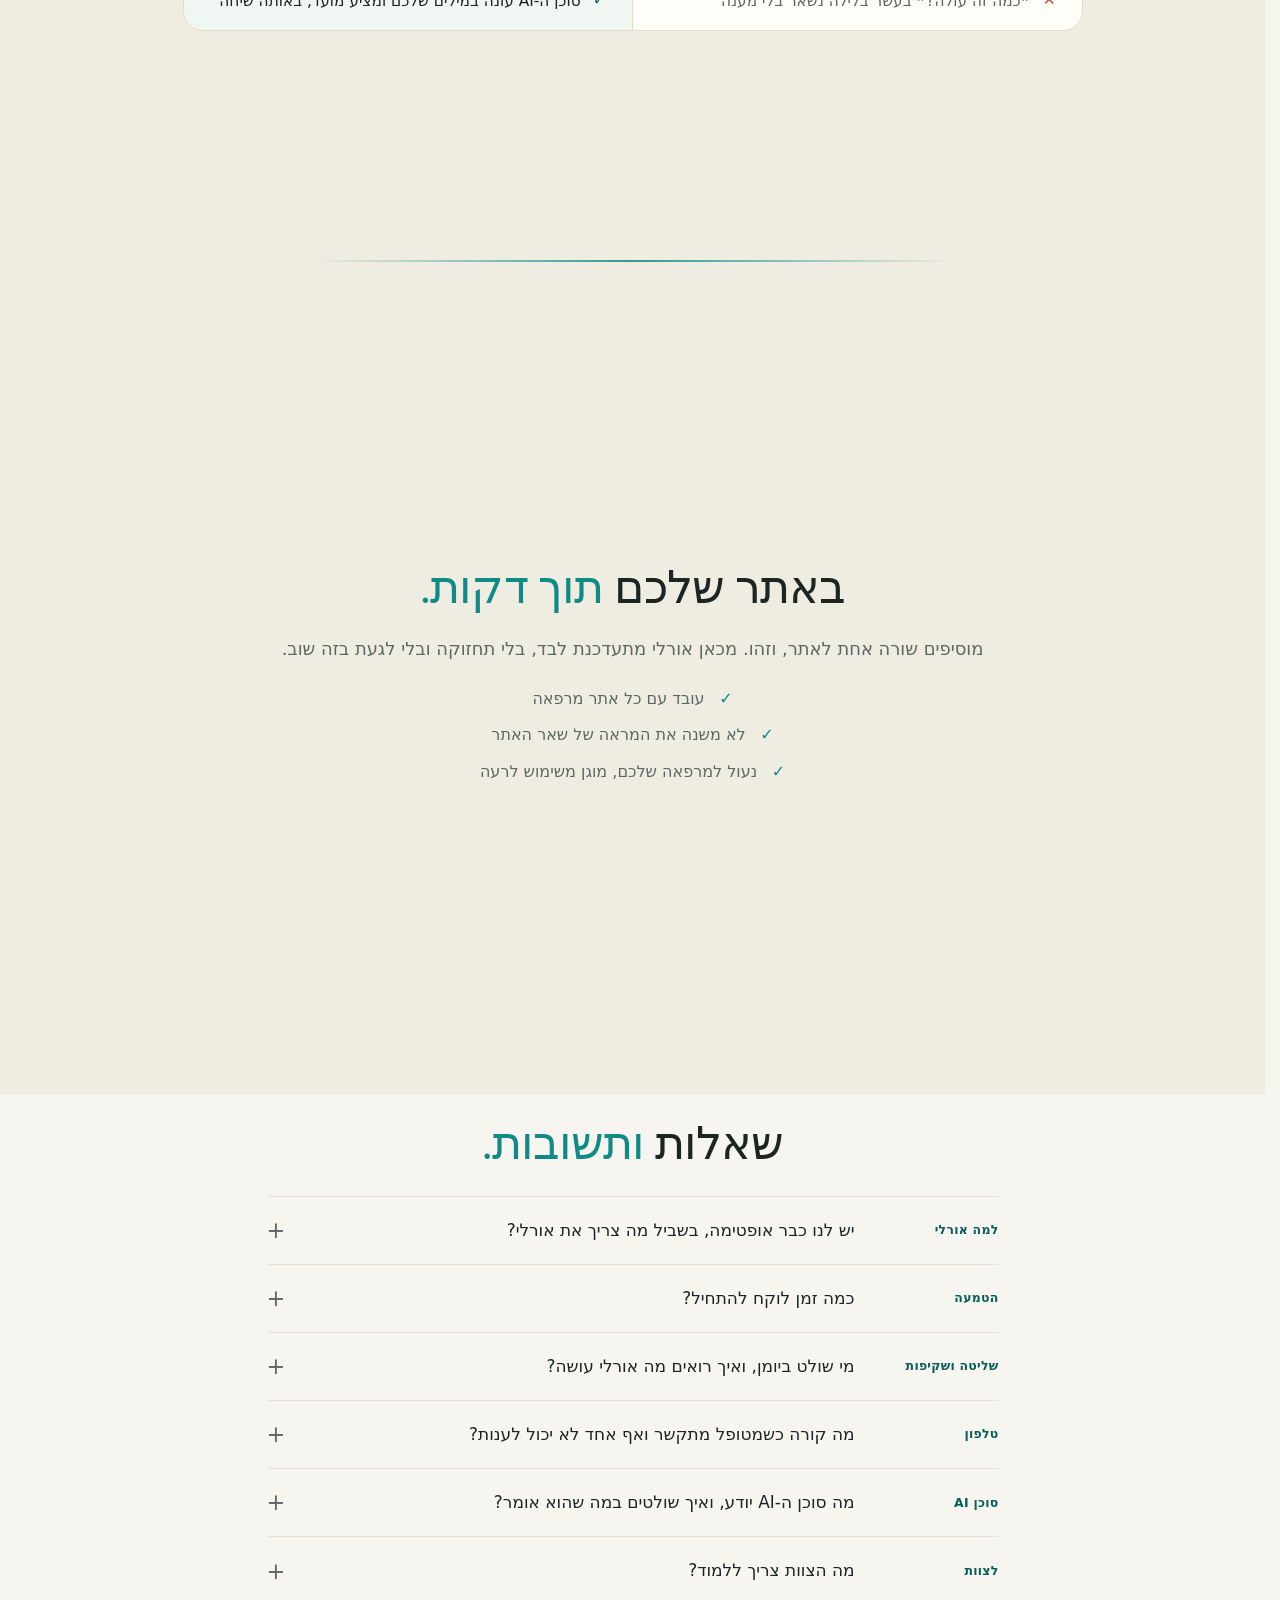
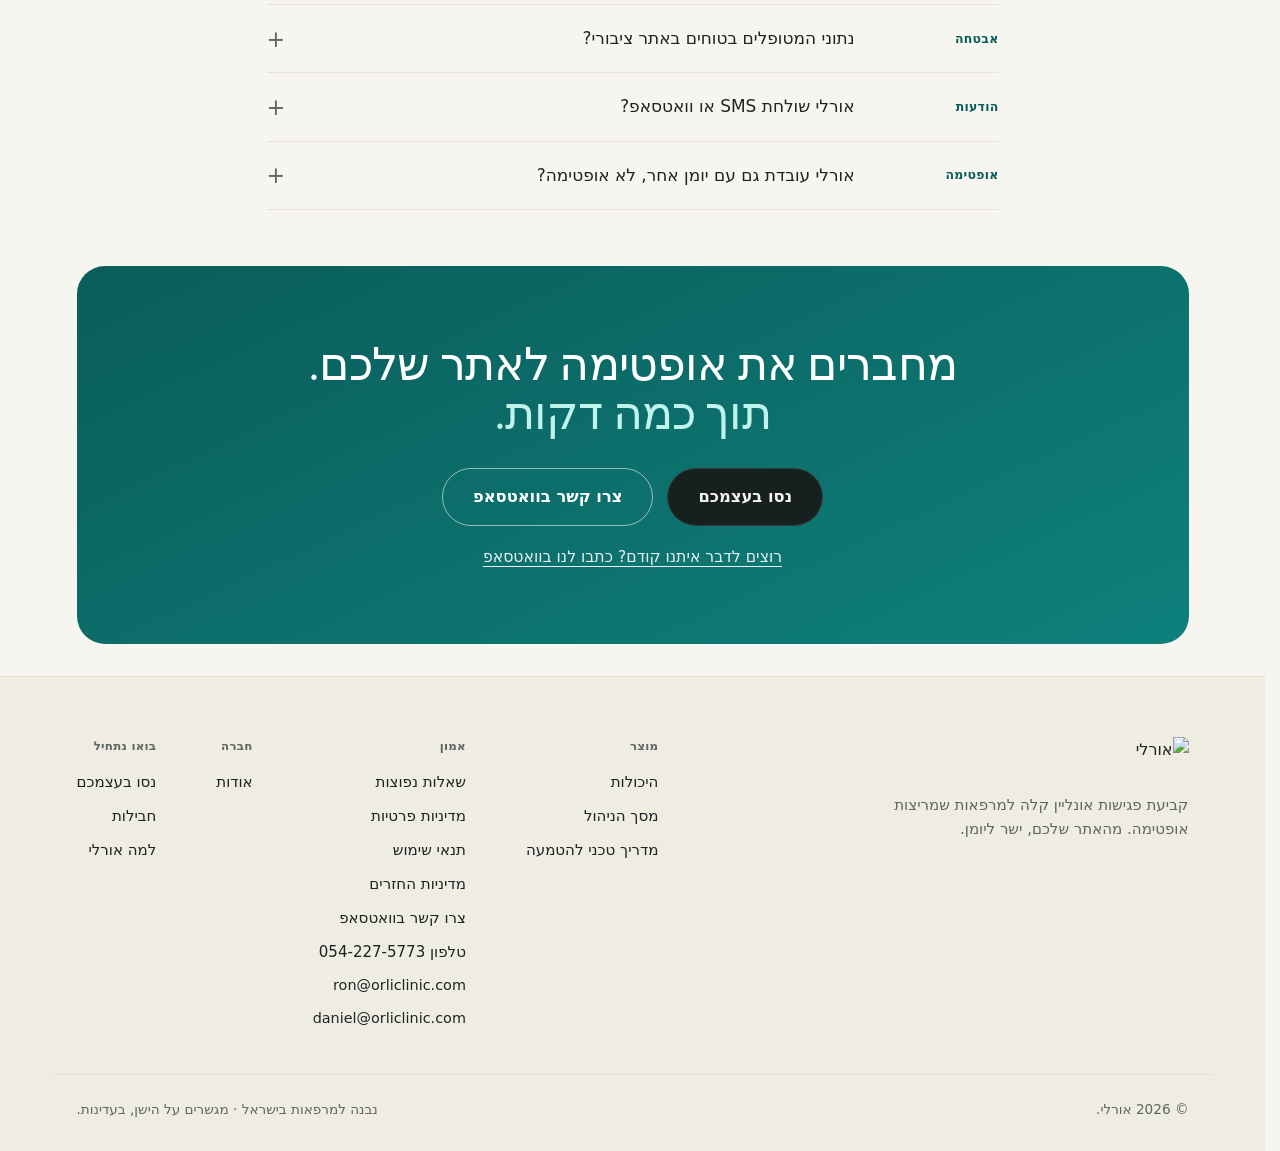
==== commit 52bbc41b: "Copy: פגישה everywhere on the site, never תור Every Hebrew appointment is now פגישה (feminine agreem" ====
--- a/index.html
+++ b/index.html
@@ -16,17 +16,17 @@
       if (!d.hasAttribute('data-reveal-ready')) d.classList.remove('js');
     }, 3000);
   </script>
-  <meta name="description" content="מטופלים קובעים פגישה באתר של המרפאה בכל שעה, והפגישה נכנסת ישר ליומן האופטימה. עם סוכן AI ותזכורות לביקור הבא. נסו את אורלי ללא התחייבות." />
-  <title>זימון תורים אונליין למרפאות אופטימה | אורלי</title>
+  <meta name="description" content="מטופלים קובעים פגישה באתר של המרפאה בכל שעה, והפגישה נכנסת ישר ליומן האופטימה. עם סוכן AI ותזכורות לביקור הבא. תקופת ניסיון של 14 יום." />
+  <title>קביעת פגישות אונליין למרפאות אופטימה | אורלי</title>
 
   <!-- Heebo, self-hosted (styles.css @font-face). Both subsets: every page
        sets Hebrew and Latin (spaces, digits) in it. -->
   <link rel="preload" href="assets/fonts/heebo-v28-hebrew.woff2" as="font" type="font/woff2" crossorigin />
   <link rel="preload" href="assets/fonts/heebo-v28-latin.woff2" as="font" type="font/woff2" crossorigin />
-  <link rel="stylesheet" href="styles.css?v=20261114a" />
-  <link rel="stylesheet" href="a11y.css?v=20261114a" />
-  <link rel="stylesheet" href="widget.css?v=20261114a" />
-  <link rel="stylesheet" href="films.css?v=20261114a" />
+  <link rel="stylesheet" href="styles.css?v=20261117a" />
+  <link rel="stylesheet" href="a11y.css?v=20261117a" />
+  <link rel="stylesheet" href="widget.css?v=20261117a" />
+  <link rel="stylesheet" href="films.css?v=20261117a" />
   <link rel="icon" href="/favicon.ico" sizes="any" />
   <link rel="icon" type="image/png" sizes="64x64" href="assets/brand/favicon-64.png" />
   <link rel="apple-touch-icon" href="assets/brand/apple-touch-icon.png" />
@@ -41,15 +41,15 @@
   <meta property="og:site_name" content="אורלי" />
   <meta property="og:locale" content="he_IL" />
   <meta property="og:url" content="https://orliclinic.com/" />
-  <meta property="og:title" content="זימון תורים אונליין למרפאות אופטימה | אורלי" />
-  <meta property="og:description" content="מטופלים קובעים פגישה באתר של המרפאה בכל שעה, והפגישה נכנסת ישר ליומן האופטימה. עם סוכן AI ותזכורות לביקור הבא. נסו את אורלי ללא התחייבות." />
+  <meta property="og:title" content="קביעת פגישות אונליין למרפאות אופטימה | אורלי" />
+  <meta property="og:description" content="מטופלים קובעים פגישה באתר של המרפאה בכל שעה, והפגישה נכנסת ישר ליומן האופטימה. עם סוכן AI ותזכורות לביקור הבא. תקופת ניסיון של 14 יום." />
   <meta property="og:image" content="https://orliclinic.com/assets/brand/orli-og.png" />
   <meta property="og:image:width" content="1200" />
   <meta property="og:image:height" content="630" />
   <meta property="og:image:alt" content="אורלי · קביעת פגישה באתר המרפאה, ישר ליומן האופטימה" />
   <meta name="twitter:card" content="summary_large_image" />
-  <meta name="twitter:title" content="זימון תורים אונליין למרפאות אופטימה | אורלי" />
-  <meta name="twitter:description" content="מטופלים קובעים פגישה באתר של המרפאה בכל שעה, והפגישה נכנסת ישר ליומן האופטימה. עם סוכן AI ותזכורות לביקור הבא. נסו את אורלי ללא התחייבות." />
+  <meta name="twitter:title" content="קביעת פגישות אונליין למרפאות אופטימה | אורלי" />
+  <meta name="twitter:description" content="מטופלים קובעים פגישה באתר של המרפאה בכל שעה, והפגישה נכנסת ישר ליומן האופטימה. עם סוכן AI ותזכורות לביקור הבא. תקופת ניסיון של 14 יום." />
   <meta name="twitter:image" content="https://orliclinic.com/assets/brand/orli-og.png" />
   <!-- Structured data for search and answer engines. Every fact here is
        on this page or on the site; keep it in step with the copy (the
@@ -70,7 +70,7 @@
           "width": 180,
           "height": 180
         },
-        "description": "אורלי היא תוסף לקביעת תורים אונליין למרפאות שעובדות עם אופטימה: המטופלים קובעים פגישה באתר של המרפאה, והפגישה נכנסת ישר ליומן האופטימה.",
+        "description": "אורלי היא תוסף לקביעת פגישות אונליין למרפאות שעובדות עם אופטימה: המטופלים קובעים פגישה באתר של המרפאה, והפגישה נכנסת ישר ליומן האופטימה.",
         "areaServed": {
           "@type": "Country",
           "name": "Israel"
@@ -93,26 +93,26 @@
         "name": "Orli",
         "alternateName": "אורלי",
         "url": "https://orliclinic.com/",
-        "description": "קביעת תורים אונליין למרפאות שעובדות עם אופטימה. המטופלים קובעים, משנים ומבטלים פגישות באתר המרפאה, וכל פגישה נכתבת ישר ליומן האופטימה. סוכן AI עונה למטופלים רק מהמידע של המרפאה וקובע תורים.",
+        "description": "קביעת פגישות אונליין למרפאות שעובדות עם אופטימה. המטופלים קובעים, משנים ומבטלים פגישות באתר המרפאה, וכל פגישה נכתבת ישר ליומן האופטימה. סוכן AI עונה למטופלים רק מהמידע של המרפאה וקובע פגישות.",
         "applicationCategory": "BusinessApplication",
-        "applicationSubCategory": "קביעת תורים אונליין למרפאות",
+        "applicationSubCategory": "קביעת פגישות אונליין למרפאות",
         "operatingSystem": "Web",
         "inLanguage": [
           "he",
           "en"
         ],
         "featureList": [
-          "זימון תורים מהאתר של המרפאה, ישר ליומן האופטימה בזמן אמת",
+          "קביעת פגישות מהאתר של המרפאה, ישר ליומן האופטימה בזמן אמת",
           "אימות בקוד חד־פעמי לאימייל לפני כל קביעה",
           "שינוי וביטול על ידי המטופל מהקישור במייל",
           "סוכן AI שעונה למטופלים רק מהמידע של המרפאה, מציע מועד פנוי וקובע",
           "סוכנת טלפונית שעונה כשאף אחד לא יכול, מוצאת שעה וקובעת פגישה",
           "תזכורות לביקור הבא ורצפי טיפול במייל",
-          "נתונים ותובנות על התורים, מול התקופה הקודמת",
+          "נתונים ותובנות על הפגישות, מול התקופה הקודמת",
           "מסך ניהול למרפאה: יומן, מטפלים, שעות וטיפולים",
           "עיצוב הווידג׳ט והמיילים בלי קוד",
-          "התראות לצוות על כל תור חדש, ביטול ופנייה",
-          "ממשיך לקבל תורים גם כשאופטימה לא זמינה",
+          "התראות לצוות על כל פגישה חדשה, ביטול ופנייה",
+          "ממשיך לקבל פגישות גם כשאופטימה לא זמינה",
           "עברית ואנגלית, בנוי לטלפון",
           "הטמעה בשורת קוד אחת"
         ],
@@ -128,8 +128,8 @@
         ],
         "@id": "https://orliclinic.com/#webpage",
         "url": "https://orliclinic.com/",
-        "name": "זימון תורים אונליין למרפאות אופטימה | אורלי",
-        "description": "מטופלים קובעים פגישה באתר של המרפאה בכל שעה, והפגישה נכנסת ישר ליומן האופטימה. עם סוכן AI ותזכורות לביקור הבא. נסו את אורלי ללא התחייבות.",
+        "name": "קביעת פגישות אונליין למרפאות אופטימה | אורלי",
+        "description": "מטופלים קובעים פגישה באתר של המרפאה בכל שעה, והפגישה נכנסת ישר ליומן האופטימה. עם סוכן AI ותזכורות לביקור הבא. תקופת ניסיון של 14 יום.",
         "inLanguage": "he",
         "isPartOf": {
           "@id": "https://orliclinic.com/#website"
@@ -159,7 +159,7 @@
             "name": "מי שולט ביומן, ואיך רואים מה אורלי עושה?",
             "acceptedAnswer": {
               "@type": "Answer",
-              "text": "אתם. מטופלים קובעים רק לתוך שעות פנויות שאתם פתחתם לקביעה, אצל הרופאים ובשירותים שבחרתם, ואתם קובעים מה אורלי רשאית לעשות ואפשר לכבות אותה בכל רגע. כל פגישה נכנסת לאופטימה כמו פגישה שנקבעה בטלפון. ובמסך הניהול רואים הכול: כל שיחה וצ׳אט בכתב, בקשות שמחכות לצוות, וכמה פגישות הגיעו מהאתר, מהצ׳אט ומהטלפון. ככה זה נראה בפאנל הניהול."
+              "text": "אתם. מטופלים קובעים רק לתוך שעות פנויות שאתם פתחתם לקביעה, אצל הרופאים ובשירותים שבחרתם, ואתם קובעים מה אורלי רשאית לעשות ואפשר לכבות אותה בכל רגע. כל פגישה נכנסת לאופטימה כמו פגישה שנקבעה בטלפון. ובמסך הניהול רואים הכל: כל שיחה וצ׳אט בכתב, בקשות שמחכות לצוות, וכמה פגישות הגיעו מהאתר, מהצ׳אט ומהטלפון. ככה זה נראה בפאנל הניהול."
             }
           },
           {
@@ -217,7 +217,7 @@
   </script>
   <!-- Accessibility menu. In the head so the visitor's saved settings are
        applied before the first paint, and before the scripts that animate. -->
-  <script src="a11y.js?v=20261114a"></script>
+  <script src="a11y.js?v=20261117a"></script>
 </head>
 <body>
   <span id="top" aria-hidden="true"></span>
@@ -227,7 +227,7 @@
     <div class="wrap">
       <div class="nav-pill">
         <a href="#top" class="brand" aria-label="אורלי, לדף הבית">
-          <img class="brand-logo brand-logo--he" src="assets/brand/orli-wordmark-he.png?v=20261114a" width="480" height="151" alt="אורלי" />
+          <img class="brand-logo brand-logo--he" src="assets/brand/orli-wordmark-he.png?v=20261117a" width="480" height="151" alt="אורלי" />
         </a>
         <nav class="nav-links" id="navMenu" aria-label="ניווט ראשי">
           <a href="/" aria-current="page">ראשי</a>
@@ -483,8 +483,8 @@
               <svg class="phone-ic-play" viewBox="0 0 24 24" aria-hidden="true"><path d="M8 5.5v13l11-6.5z"/></svg>
               <svg class="phone-ic-pause" viewBox="0 0 24 24" aria-hidden="true"><path d="M7 5h3.5v14H7zM13.5 5H17v14h-3.5z"/></svg>
             </button>
-            <audio class="phone-audio" controls preload="none" src="assets/audio/sample-call.mp3?v=20261114a"></audio>
-            <p class="phone-try-note">כך אורלי עונה ומתאמת תור.</p>
+            <audio class="phone-audio" controls preload="none" src="assets/audio/sample-call.mp3?v=20261117a"></audio>
+            <p class="phone-try-note">כך אורלי עונה ומתאמת פגישה.</p>
           </div>
         </div>
       </div>
@@ -525,7 +525,7 @@
     <section class="testimonial" id="clinic" data-lock-stop="start">
       <div class="wrap testimonial-grid">
         <figure class="testimonial-body">
-          <h2 class="display">הם כבר קובעים תורים <span class="ital">עם אורלי.</span></h2>
+          <h2 class="display">הם כבר קובעים פגישות <span class="ital">עם אורלי.</span></h2>
           <blockquote class="testimonial-quote">״<em>כל בוקר אני פותחת את היומן עם חיוך.</em> המטופלות קובעות לבד, הלו״ז מתמלא, והמזכירות מתפנות לדברים אחרים.״</blockquote>
           <figcaption class="testimonial-by">
             <span><b>ד״ר אינס ורנר</b>ורנר קליניק · רפואת עור, אסתטיקה ולייזר · קרית אונו</span>
@@ -533,7 +533,7 @@
           </figcaption>
         </figure>
         <div class="testimonial-photo" aria-hidden="true">
-          <img src="assets/customers/ines-verner.webp?v=20261114a" width="720" height="718" loading="lazy" decoding="async" alt="" />
+          <img src="assets/customers/ines-verner.webp?v=20261117a" width="720" height="718" loading="lazy" decoding="async" alt="" />
         </div>
       </div>
     </section>
@@ -557,8 +557,8 @@
           </a>
           <a class="feat-card" href="/features#booking">
             <span class="fv fv-slots" aria-hidden="true"><i>09:30</i><i>10:30</i><i>12:00</i></span>
-            <h3>זימון תורים מהאתר</h3>
-            <p>המטופלים קובעים תור בעצמם, בכל שעה. ישר לאופטימה.</p>
+            <h3>קביעת פגישות מהאתר</h3>
+            <p>המטופלים קובעים פגישה בעצמם, בכל שעה. ישר לאופטימה.</p>
           </a>
           <a class="feat-card" href="/features#agent">
             <span class="fv fv-chat" aria-hidden="true"><i class="fv-dots"><b></b><b></b><b></b></i><i class="fv-bubble"><b></b><b></b></i></span>
@@ -568,12 +568,12 @@
           <a class="feat-card" href="/features#automations">
             <span class="fv fv-remind" aria-hidden="true"><i class="fv-track"><b></b></i><i class="fv-mail"><svg viewBox="0 0 24 24"><rect x="3" y="5" width="18" height="14" rx="2"/><path d="m3 7 9 6 9-6"/></svg></i></span>
             <h3>תזכורות לביקור הבא</h3>
-            <p>מייל אוטומטי בזמן הנכון, עם קישור לקביעת תור בלחיצה.</p>
+            <p>מייל אוטומטי בזמן הנכון, עם קישור לקביעת פגישה בלחיצה.</p>
           </a>
           <a class="feat-card" href="/features#analytics">
             <span class="fv fv-bars" aria-hidden="true"><i></i><i></i><i></i><i></i><i></i><i></i></span>
             <h3>נתונים ותובנות</h3>
-            <p>כמה תורים נקבעו, מתי, ובאילו טיפולים. מול התקופה הקודמת.</p>
+            <p>כמה פגישות נקבעו, מתי, ובאילו טיפולים. מול התקופה הקודמת.</p>
           </a>
           <a class="feat-card" href="/panel">
             <span class="fv fv-grid" aria-hidden="true"><i></i><i></i><i></i><i></i></span>
@@ -588,12 +588,12 @@
           <a class="feat-card" href="/features#admin">
             <span class="fv fv-bell" aria-hidden="true"><i><svg viewBox="0 0 24 24"><path d="M18 8a6 6 0 0 0-12 0c0 7-3 9-3 9h18s-3-2-3-9M13.7 21a2 2 0 0 1-3.4 0"/></svg><b></b></i></span>
             <h3>עדכונים לצוות</h3>
-            <p>פעמון ומייל על כל תור חדש, ביטול ופנייה.</p>
+            <p>פעמון ומייל על כל פגישה חדשה, ביטול ופנייה.</p>
           </a>
           <a class="feat-card" href="/features#reliability">
             <span class="fv fv-link" aria-hidden="true"><i class="fv-node"></i><i class="fv-line"></i><i class="fv-state"></i><i class="fv-line"></i><i class="fv-node"></i></span>
             <h3>עובד גם בתקלה</h3>
-            <p>אופטימה לא זמינה? התור נשמר ונרשם כשהיא חוזרת.</p>
+            <p>אופטימה לא זמינה? הפגישה נשמרת ונרשמת כשהיא חוזרת.</p>
           </a>
         </div>
       </div>
@@ -604,7 +604,7 @@
     <section class="section plate-sec" data-lock-stop="start">
       <div class="wrap">
         <div class="plate">
-          <h2 class="display">הצוות מנהל את המרפאה. <span class="ital">אורלי מנהלת את התורים.</span></h2>
+          <h2 class="display">הצוות מנהל את המרפאה. <span class="ital">אורלי מנהלת את הפגישות.</span></h2>
           <span class="plate-mark"><img src="assets/brand/favicon-64.png" alt="" width="64" height="64" /></span>
         </div>
       </div>
@@ -682,7 +682,7 @@
               <span class="faq-plus" aria-hidden="true"><span class="faq-ring"></span>+</span>
               <span class="faq-q"><span>מי שולט ביומן, ואיך רואים מה אורלי עושה?</span><span class="faq-tag">שליטה ושקיפות</span></span>
             </button>
-            <div class="faq-panel" id="faqPanel3"><div class="faq-panel-inner"><p>אתם. מטופלים קובעים רק לתוך שעות פנויות שאתם פתחתם לקביעה, אצל הרופאים ובשירותים שבחרתם, ואתם קובעים מה אורלי רשאית לעשות ואפשר לכבות אותה בכל רגע. כל פגישה נכנסת לאופטימה כמו פגישה שנקבעה בטלפון. ובמסך הניהול רואים הכול: כל שיחה וצ׳אט בכתב, בקשות שמחכות לצוות, וכמה פגישות הגיעו מהאתר, מהצ׳אט ומהטלפון. <a href="/panel">ככה זה נראה בפאנל הניהול.</a></p></div></div>
+            <div class="faq-panel" id="faqPanel3"><div class="faq-panel-inner"><p>אתם. מטופלים קובעים רק לתוך שעות פנויות שאתם פתחתם לקביעה, אצל הרופאים ובשירותים שבחרתם, ואתם קובעים מה אורלי רשאית לעשות ואפשר לכבות אותה בכל רגע. כל פגישה נכנסת לאופטימה כמו פגישה שנקבעה בטלפון. ובמסך הניהול רואים הכל: כל שיחה וצ׳אט בכתב, בקשות שמחכות לצוות, וכמה פגישות הגיעו מהאתר, מהצ׳אט ומהטלפון. <a href="/panel">ככה זה נראה בפאנל הניהול.</a></p></div></div>
           </li>
           <li class="faq-item">
             <button class="faq-btn" type="button" aria-expanded="false" aria-controls="faqPanel14">
@@ -796,7 +796,7 @@
     <div class="wrap footer-inner">
       <div class="footer-brand">
         <a href="#top" class="brand" aria-label="אורלי, לדף הבית">
-          <img class="brand-logo brand-logo--he brand-logo--footer" loading="lazy" decoding="async" src="assets/brand/orli-wordmark-he.png?v=20261114a" width="480" height="151" alt="אורלי" />
+          <img class="brand-logo brand-logo--he brand-logo--footer" loading="lazy" decoding="async" src="assets/brand/orli-wordmark-he.png?v=20261117a" width="480" height="151" alt="אורלי" />
         </a>
         <p>קביעת פגישות אונליין קלה למרפאות שמריצות אופטימה. מהאתר שלכם, ישר ליומן.</p>
       </div>
@@ -844,12 +844,12 @@
     <svg viewBox="0 0 24 24" aria-hidden="true" focusable="false"><path fill="currentColor" d="M17.472 14.382c-.297-.149-1.758-.867-2.03-.967-.273-.099-.471-.148-.67.15-.197.297-.767.966-.94 1.164-.173.199-.347.223-.644.075-.297-.15-1.255-.463-2.39-1.475-.883-.788-1.48-1.761-1.653-2.059-.173-.297-.018-.458.13-.606.134-.133.298-.347.446-.52.149-.174.198-.298.298-.497.099-.198.05-.371-.025-.52-.075-.149-.669-1.612-.916-2.207-.242-.579-.487-.5-.669-.51-.173-.008-.371-.01-.57-.01-.198 0-.52.074-.792.372-.272.297-1.04 1.016-1.04 2.479 0 1.462 1.065 2.875 1.213 3.074.149.198 2.096 3.2 5.077 4.487.709.306 1.262.489 1.694.625.712.227 1.36.195 1.871.118.571-.085 1.758-.719 2.006-1.413.248-.694.248-1.289.173-1.413-.074-.124-.272-.198-.57-.347m-5.421 7.403h-.004a9.87 9.87 0 01-5.031-1.378l-.361-.214-3.741.982.998-3.648-.235-.374a9.86 9.86 0 01-1.51-5.26c.001-5.45 4.436-9.884 9.888-9.884 2.64 0 5.122 1.03 6.988 2.898a9.825 9.825 0 012.893 6.994c-.003 5.45-4.437 9.884-9.885 9.884m8.413-18.297A11.815 11.815 0 0012.05 0C5.495 0 .16 5.335.157 11.892c0 2.096.547 4.142 1.588 5.945L.057 24l6.305-1.654a11.882 11.882 0 005.683 1.448h.005c6.554 0 11.89-5.335 11.893-11.893a11.821 11.821 0 00-3.48-8.413Z"/></svg>
   </a>
 
-  <script src="script.js?v=20261114a"></script>
-  <script src="hero-gradient.js?v=20261114a"></script>
+  <script src="script.js?v=20261117a"></script>
+  <script src="hero-gradient.js?v=20261117a"></script>
   <!-- widget.js before scrolly.js: scrolly.js drives the widget through the
        el.__orli handle widget.js installs. -->
-  <script src="widget.js?v=20261114a"></script>
-  <script src="scrolly.js?v=20261114a"></script>
-  <script src="films.js?v=20261114a"></script>
+  <script src="widget.js?v=20261117a"></script>
+  <script src="scrolly.js?v=20261117a"></script>
+  <script src="films.js?v=20261117a"></script>
 </body>
 </html>
--- a/styles.css
+++ b/styles.css
@@ -1738,6 +1738,10 @@
 @media (max-width: 920px) {
   .pc-grid--four { grid-template-columns: 1fr; }
   .pc-card--wide { grid-template-columns: 1fr; padding: 34px 22px 24px; }
+  /* The bundle stays last, as on a desktop: "instead of 2,250" only reads
+     after the three prices it adds up. (.pc-card--hi's order: -1 is for the
+     three-package cards, where the recommended one leads.) */
+  .pc-grid--four .pc-card--hi { order: 0; }
 }
 @media (max-width: 920px) { .pc-grid--four { grid-template-columns: 1fr; } }
 /* Narrow desktops keep the three in one row (two columns left the third
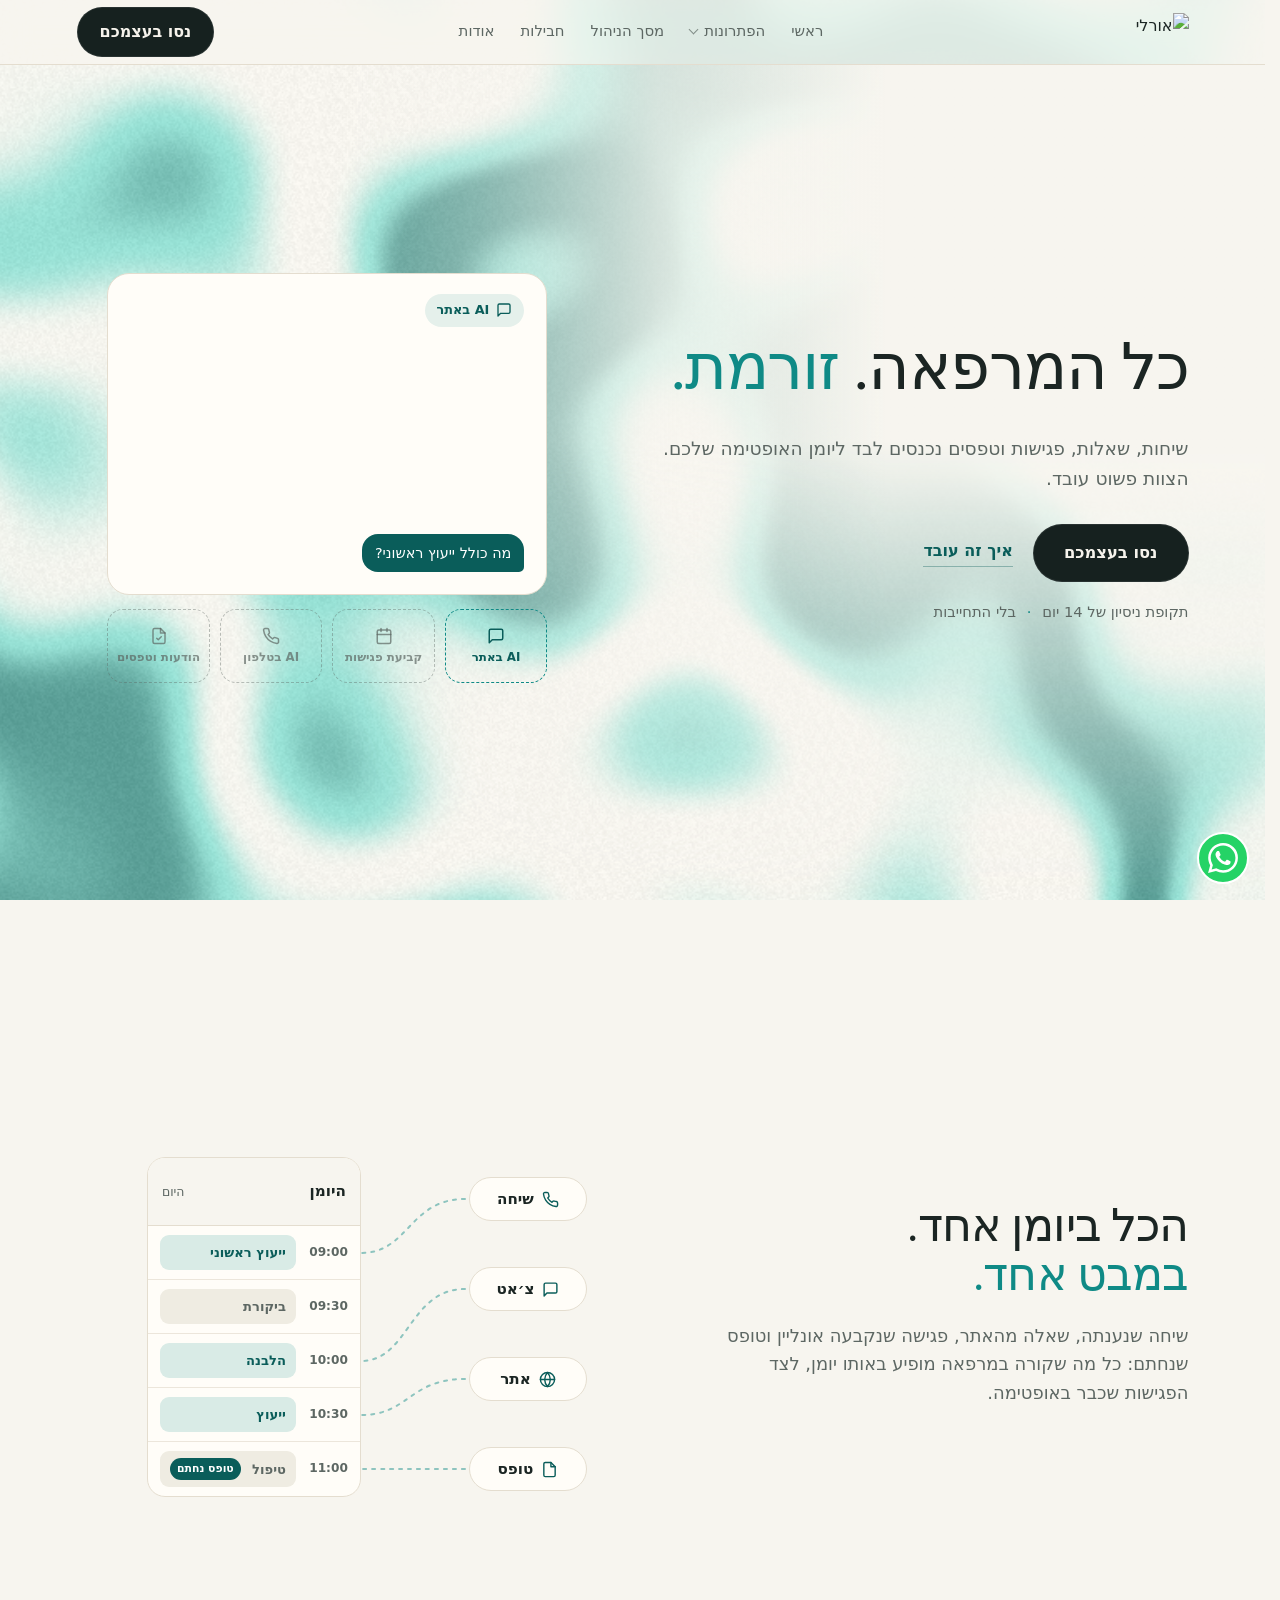
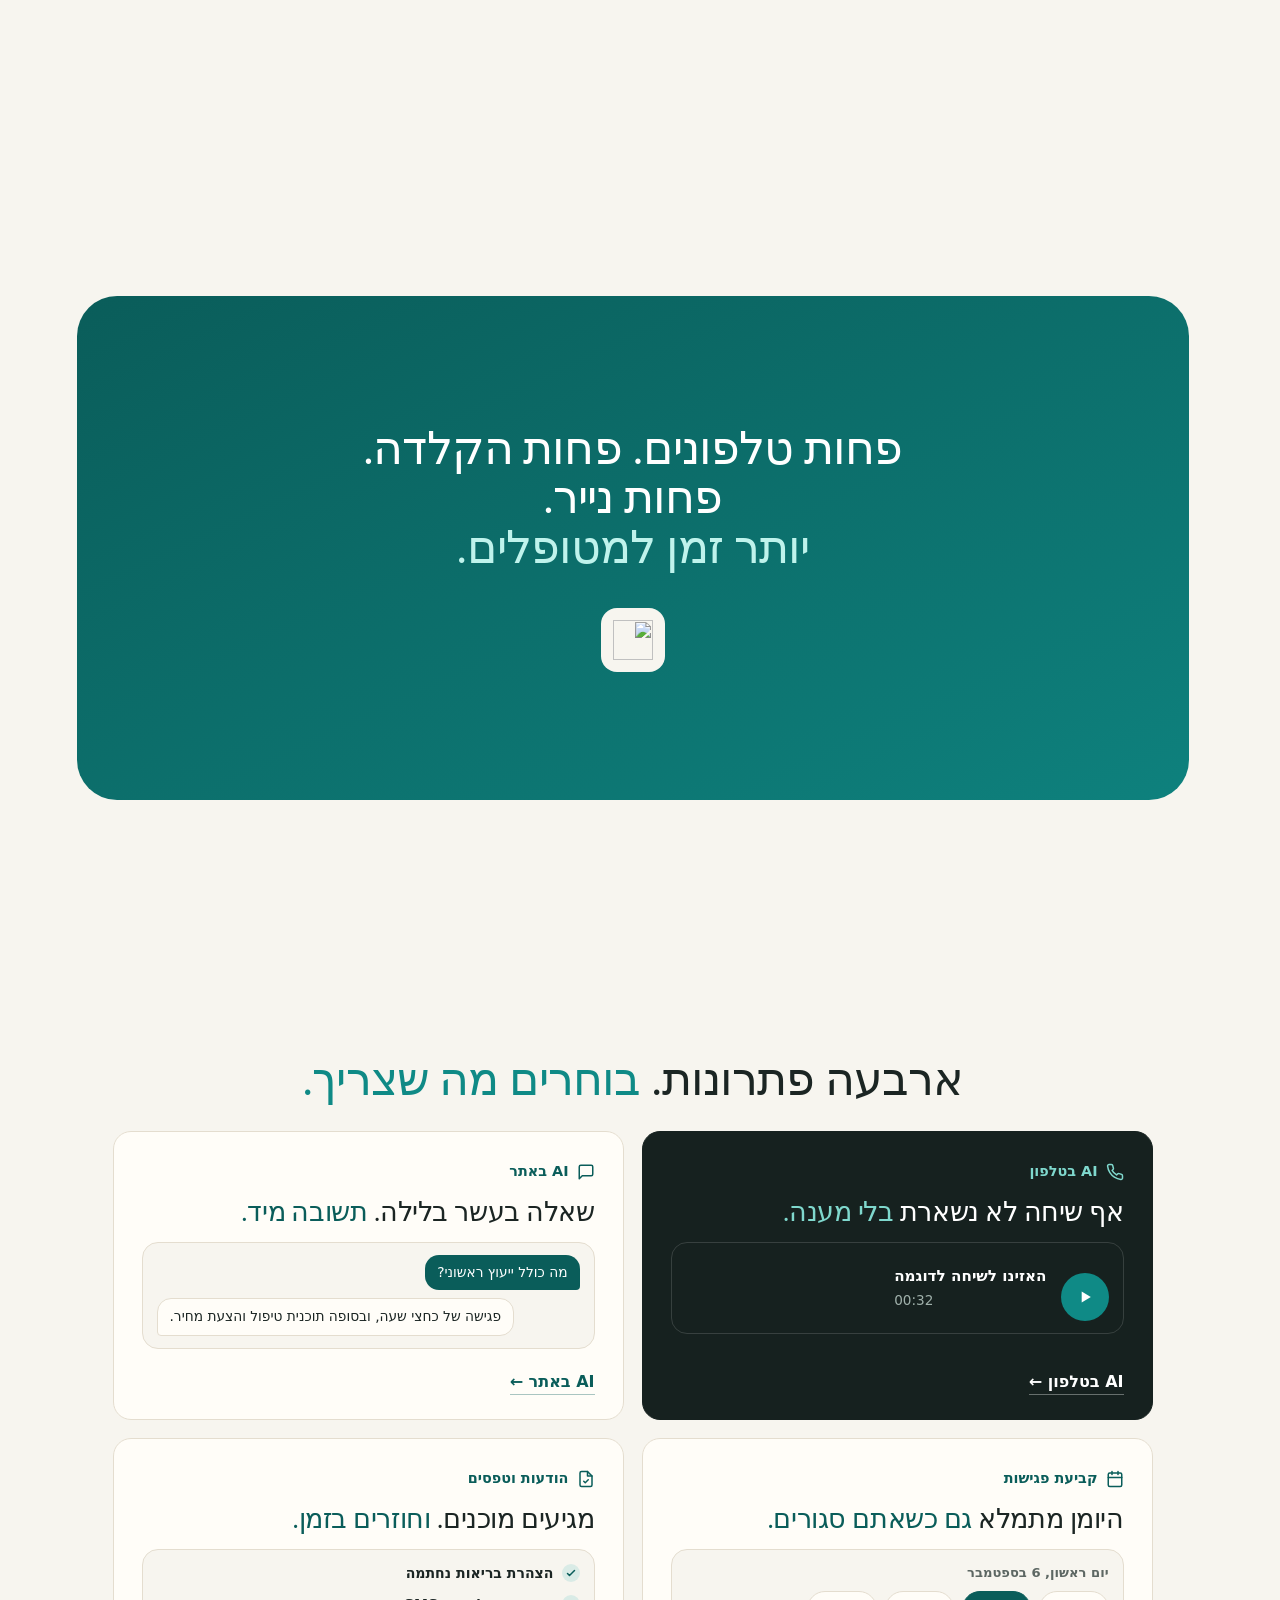
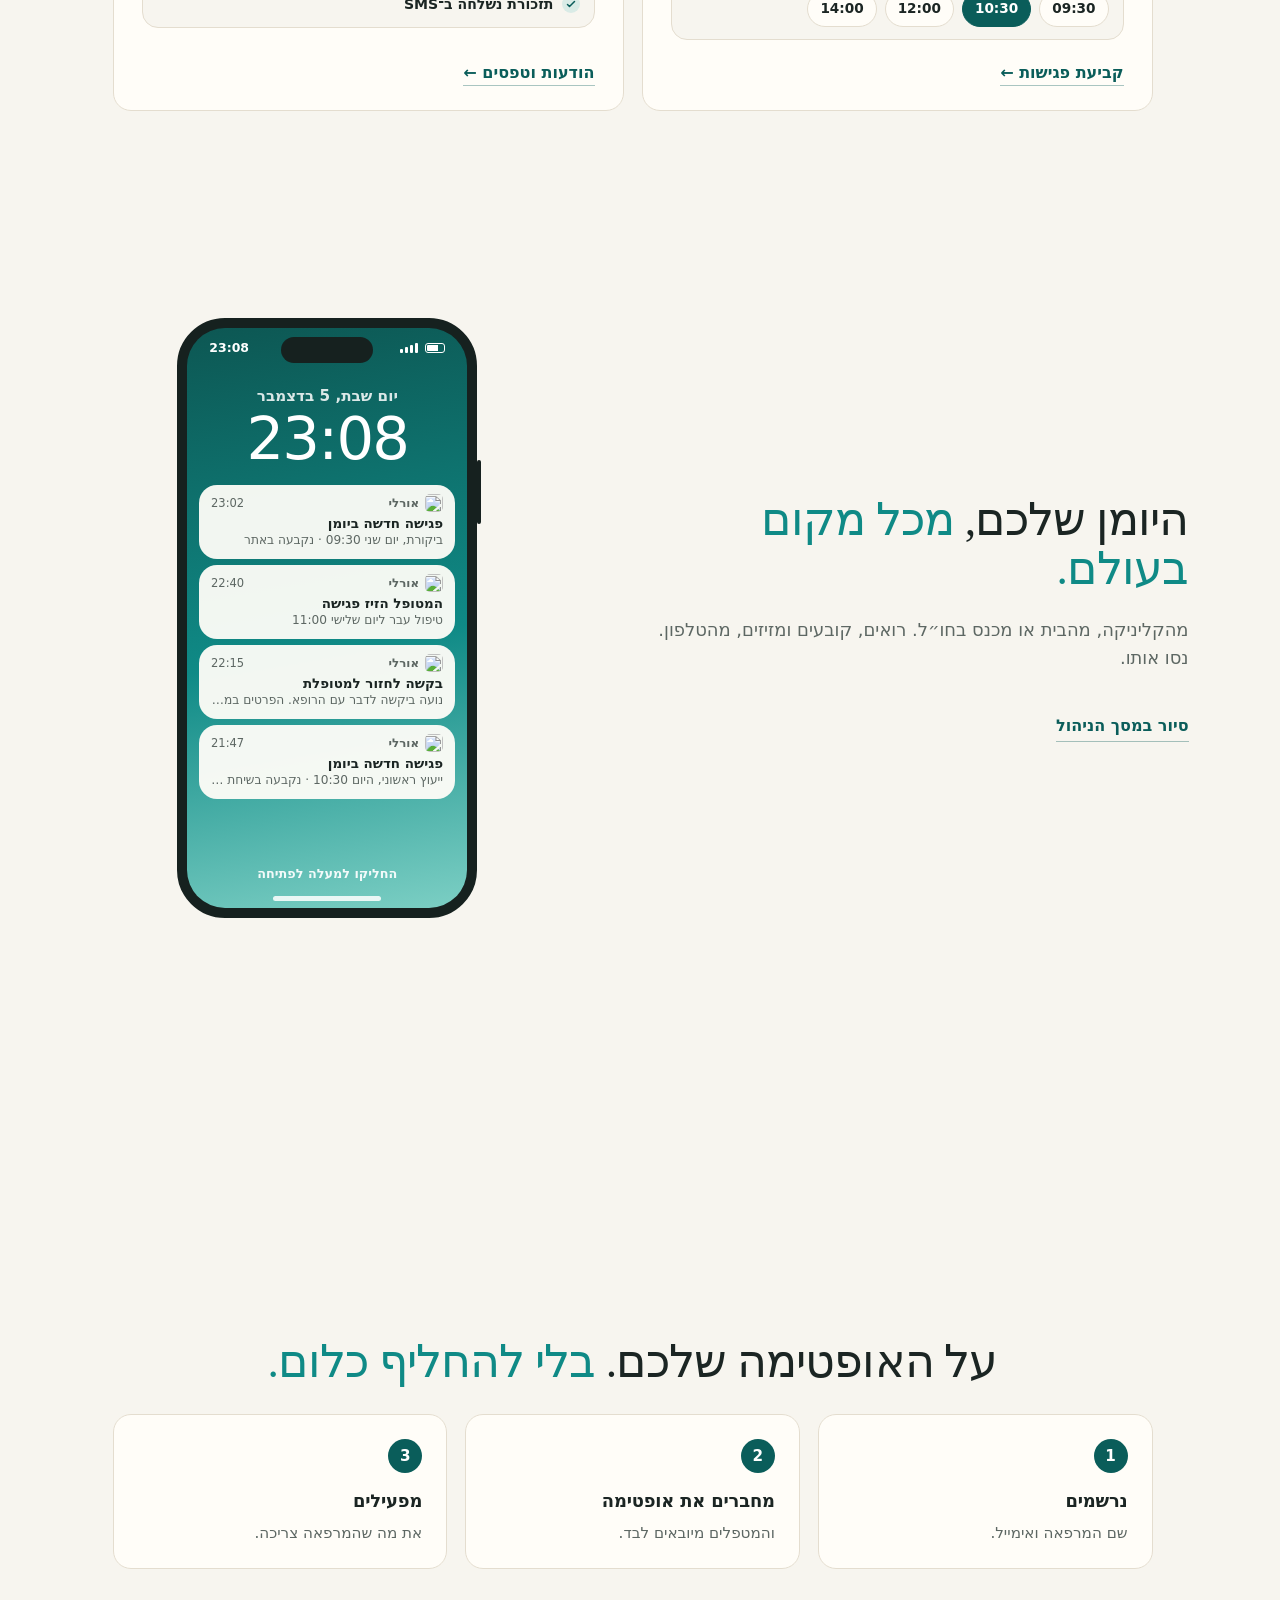
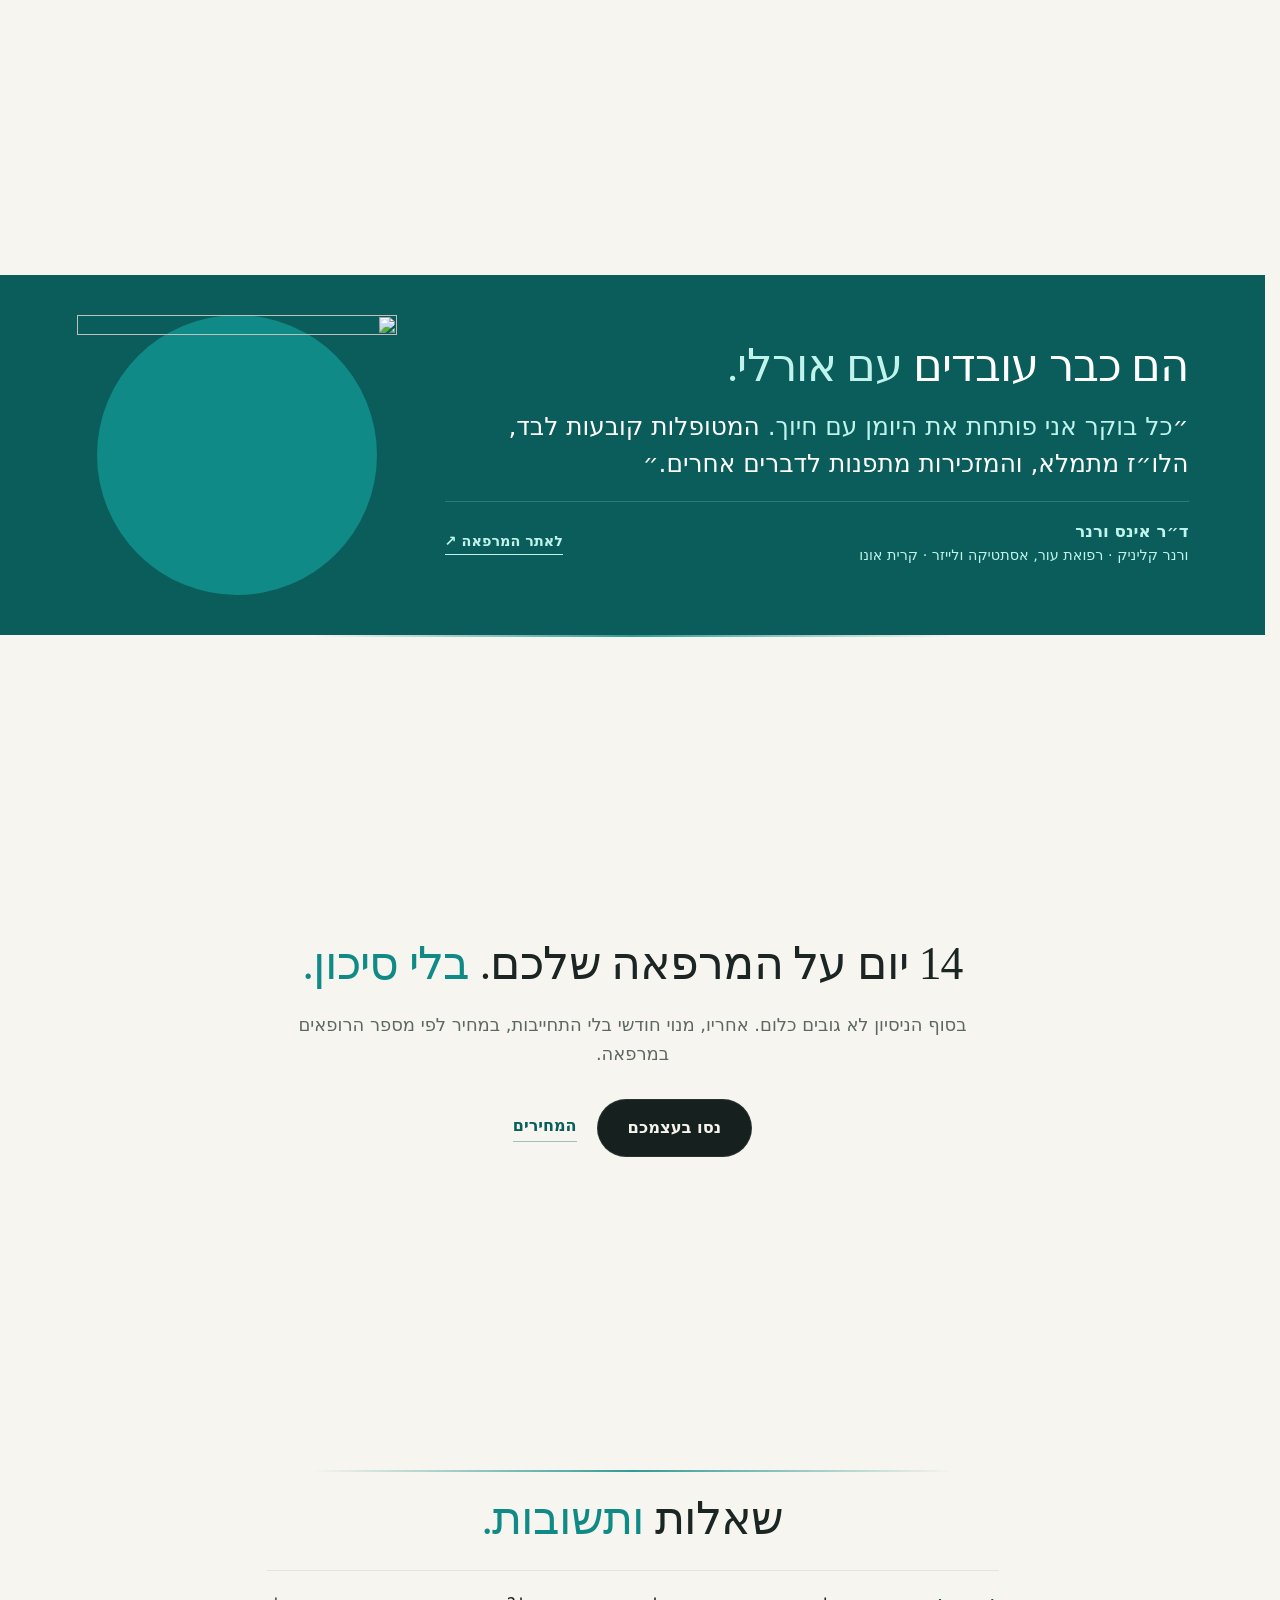
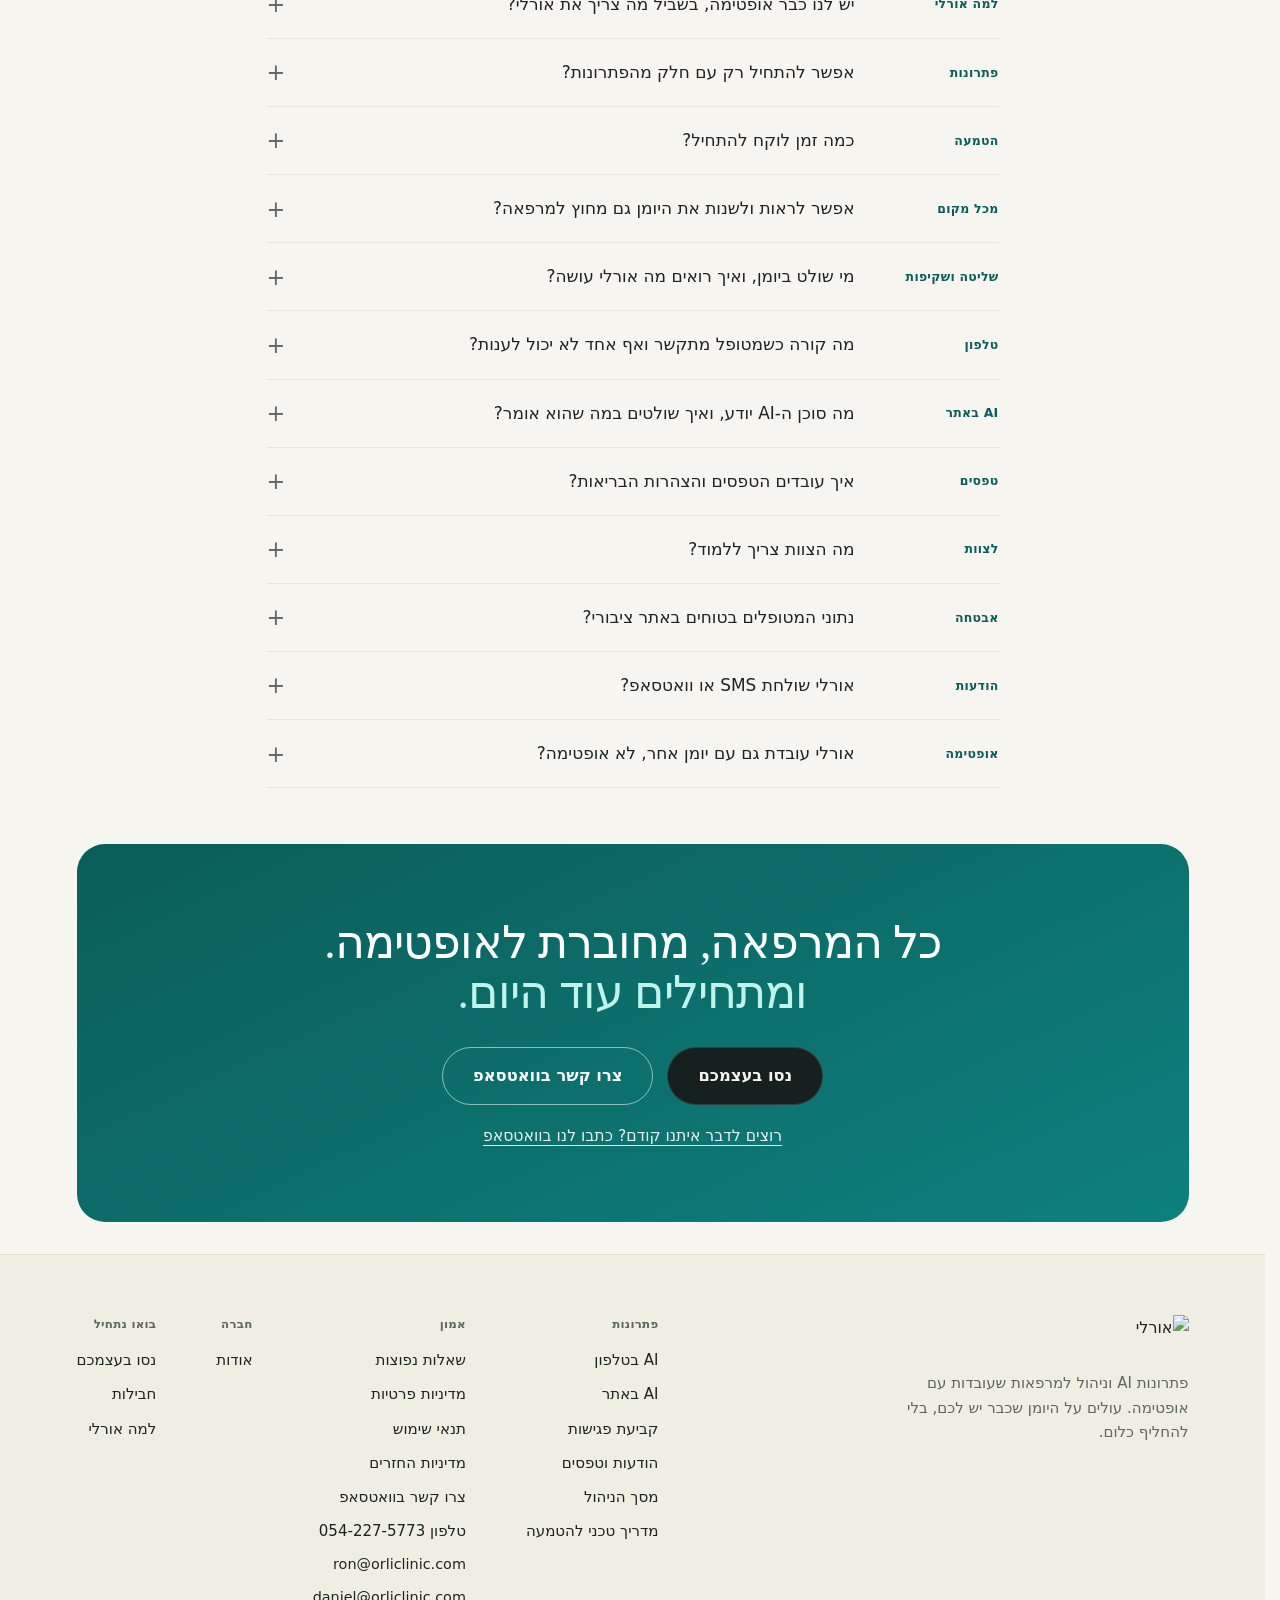
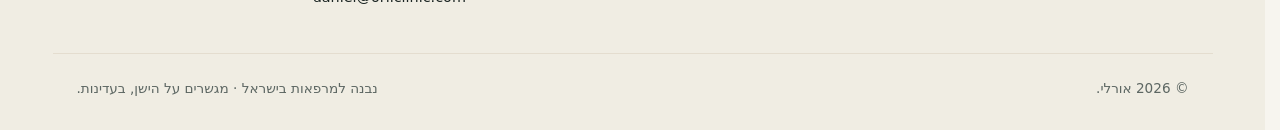
==== commit 6cb64d56: "Site: Orli as four solutions on one Optima calendar The home page leads with the solutions instead o" ====
--- a/index.html
+++ b/index.html
@@ -16,17 +16,15 @@
       if (!d.hasAttribute('data-reveal-ready')) d.classList.remove('js');
     }, 3000);
   </script>
-  <meta name="description" content="מטופלים קובעים פגישה באתר של המרפאה בכל שעה, והפגישה נכנסת ישר ליומן האופטימה. עם סוכן AI ותזכורות לביקור הבא. תקופת ניסיון של 14 יום." />
-  <title>קביעת פגישות אונליין למרפאות אופטימה | אורלי</title>
+  <meta name="description" content="פתרונות AI וניהול למרפאות שעובדות עם אופטימה: AI שעונה לטלפון ובאתר, קביעת פגישות אונליין, טפסים, תזכורות ומסך ניהול מכל מקום. תקופת ניסיון של 14 יום." />
+  <title>AI, קביעת פגישות וטפסים למרפאות אופטימה | אורלי</title>
 
   <!-- Heebo, self-hosted (styles.css @font-face). Both subsets: every page
        sets Hebrew and Latin (spaces, digits) in it. -->
   <link rel="preload" href="assets/fonts/heebo-v28-hebrew.woff2" as="font" type="font/woff2" crossorigin />
   <link rel="preload" href="assets/fonts/heebo-v28-latin.woff2" as="font" type="font/woff2" crossorigin />
-  <link rel="stylesheet" href="styles.css?v=20261117a" />
-  <link rel="stylesheet" href="a11y.css?v=20261117a" />
-  <link rel="stylesheet" href="widget.css?v=20261117a" />
-  <link rel="stylesheet" href="films.css?v=20261117a" />
+  <link rel="stylesheet" href="styles.css?v=20261127a" />
+  <link rel="stylesheet" href="a11y.css?v=20261127a" />
   <link rel="icon" href="/favicon.ico" sizes="any" />
   <link rel="icon" type="image/png" sizes="64x64" href="assets/brand/favicon-64.png" />
   <link rel="apple-touch-icon" href="assets/brand/apple-touch-icon.png" />
@@ -41,21 +39,21 @@
   <meta property="og:site_name" content="אורלי" />
   <meta property="og:locale" content="he_IL" />
   <meta property="og:url" content="https://orliclinic.com/" />
-  <meta property="og:title" content="קביעת פגישות אונליין למרפאות אופטימה | אורלי" />
-  <meta property="og:description" content="מטופלים קובעים פגישה באתר של המרפאה בכל שעה, והפגישה נכנסת ישר ליומן האופטימה. עם סוכן AI ותזכורות לביקור הבא. תקופת ניסיון של 14 יום." />
+  <meta property="og:title" content="AI, קביעת פגישות וטפסים למרפאות אופטימה | אורלי" />
+  <meta property="og:description" content="פתרונות AI וניהול למרפאות שעובדות עם אופטימה: AI שעונה לטלפון ובאתר, קביעת פגישות אונליין, טפסים, תזכורות ומסך ניהול מכל מקום. תקופת ניסיון של 14 יום." />
   <meta property="og:image" content="https://orliclinic.com/assets/brand/orli-og.png" />
   <meta property="og:image:width" content="1200" />
   <meta property="og:image:height" content="630" />
-  <meta property="og:image:alt" content="אורלי · קביעת פגישה באתר המרפאה, ישר ליומן האופטימה" />
+  <meta property="og:image:alt" content="אורלי · פתרונות AI וניהול למרפאות, מחוברים לאופטימה" />
   <meta name="twitter:card" content="summary_large_image" />
-  <meta name="twitter:title" content="קביעת פגישות אונליין למרפאות אופטימה | אורלי" />
-  <meta name="twitter:description" content="מטופלים קובעים פגישה באתר של המרפאה בכל שעה, והפגישה נכנסת ישר ליומן האופטימה. עם סוכן AI ותזכורות לביקור הבא. תקופת ניסיון של 14 יום." />
+  <meta name="twitter:title" content="AI, קביעת פגישות וטפסים למרפאות אופטימה | אורלי" />
+  <meta name="twitter:description" content="פתרונות AI וניהול למרפאות שעובדות עם אופטימה: AI שעונה לטלפון ובאתר, קביעת פגישות אונליין, טפסים, תזכורות ומסך ניהול מכל מקום. תקופת ניסיון של 14 יום." />
   <meta name="twitter:image" content="https://orliclinic.com/assets/brand/orli-og.png" />
   <!-- Structured data for search and answer engines. Every fact here is
        on this page or on the site; keep it in step with the copy (the
        FAQ text must match the visible FAQ word for word). -->
   <script type="application/ld+json">
-  {
+{
     "@context": "https://schema.org",
     "@graph": [
       {
@@ -70,7 +68,7 @@
           "width": 180,
           "height": 180
         },
-        "description": "אורלי היא תוסף לקביעת פגישות אונליין למרפאות שעובדות עם אופטימה: המטופלים קובעים פגישה באתר של המרפאה, והפגישה נכנסת ישר ליומן האופטימה.",
+        "description": "אורלי מספקת למרפאות שעובדות עם אופטימה פתרונות מוכנים שמתחברים ליומן: AI שעונה לטלפון ובאתר, קביעת פגישות אונליין, טפסים והודעות למטופלים, ומסך ניהול שעובד מכל מקום.",
         "areaServed": {
           "@type": "Country",
           "name": "Israel"
@@ -93,28 +91,27 @@
         "name": "Orli",
         "alternateName": "אורלי",
         "url": "https://orliclinic.com/",
-        "description": "קביעת פגישות אונליין למרפאות שעובדות עם אופטימה. המטופלים קובעים, משנים ומבטלים פגישות באתר המרפאה, וכל פגישה נכתבת ישר ליומן האופטימה. סוכן AI עונה למטופלים רק מהמידע של המרפאה וקובע פגישות.",
+        "description": "פתרונות AI וניהול למרפאות שעובדות עם אופטימה. AI שעונה לשיחות הטלפון ולמטופלים באתר וקובע פגישות, קביעת פגישות אונליין ישר ליומן האופטימה, טפסים והצהרות בריאות שהמטופל חותם בטלפון, תזכורות ב־SMS, ומסך ניהול שעובד בטלפון ובמחשב.",
         "applicationCategory": "BusinessApplication",
-        "applicationSubCategory": "קביעת פגישות אונליין למרפאות",
+        "applicationSubCategory": "ניהול מרפאה, AI וקביעת פגישות אונליין",
         "operatingSystem": "Web",
         "inLanguage": [
           "he",
           "en"
         ],
         "featureList": [
+          "AI בטלפון: עונה לשיחות המרפאה, מוצא שעה פנויה וקובע פגישה, עם אישור ב־SMS",
+          "AI באתר: עונה למטופלים רק מהמידע של המרפאה ומעביר לצוות את מה שצריך אדם",
           "קביעת פגישות מהאתר של המרפאה, ישר ליומן האופטימה בזמן אמת",
-          "אימות בקוד חד־פעמי לאימייל לפני כל קביעה",
-          "שינוי וביטול על ידי המטופל מהקישור במייל",
-          "סוכן AI שעונה למטופלים רק מהמידע של המרפאה, מציע מועד פנוי וקובע",
-          "סוכנת טלפונית שעונה כשאף אחד לא יכול, מוצאת שעה וקובעת פגישה",
-          "תזכורות לביקור הבא ורצפי טיפול במייל",
-          "נתונים ותובנות על הפגישות, מול התקופה הקודמת",
-          "מסך ניהול למרפאה: יומן, מטפלים, שעות וטיפולים",
-          "עיצוב הווידג׳ט והמיילים בלי קוד",
+          "שינוי וביטול על ידי המטופל מהקישור בהודעה",
+          "טפסים והצהרות בריאות שהמטופל ממלא וחותם בטלפון, שמורים מוצפנים",
+          "תזכורות לפגישה ב־SMS, הזמנות לחזור לטיפול ורצפי טיפול",
+          "מסך ניהול שעובד בטלפון ובמחשב: יומן, מטופלים, מטפלים, שעות וטיפולים",
+          "עוזר AI בתוך מסך הניהול שמכין שינויים לאישור הצוות",
+          "נתונים וביצועים: פגישות, ביטולים, הגעה ומאיפה הגיעו הפגישות",
           "התראות לצוות על כל פגישה חדשה, ביטול ופנייה",
           "ממשיך לקבל פגישות גם כשאופטימה לא זמינה",
-          "עברית ואנגלית, בנוי לטלפון",
-          "הטמעה בשורת קוד אחת"
+          "עברית ואנגלית, בנוי לטלפון"
         ],
         "image": "https://orliclinic.com/assets/brand/orli-og.png",
         "publisher": {
@@ -128,8 +125,8 @@
         ],
         "@id": "https://orliclinic.com/#webpage",
         "url": "https://orliclinic.com/",
-        "name": "קביעת פגישות אונליין למרפאות אופטימה | אורלי",
-        "description": "מטופלים קובעים פגישה באתר של המרפאה בכל שעה, והפגישה נכנסת ישר ליומן האופטימה. עם סוכן AI ותזכורות לביקור הבא. תקופת ניסיון של 14 יום.",
+        "name": "AI, קביעת פגישות וטפסים למרפאות אופטימה | אורלי",
+        "description": "פתרונות AI וניהול למרפאות שעובדות עם אופטימה: AI שעונה לטלפון ובאתר, קביעת פגישות אונליין, טפסים, תזכורות ומסך ניהול מכל מקום. תקופת ניסיון של 14 יום.",
         "inLanguage": "he",
         "isPartOf": {
           "@id": "https://orliclinic.com/#website"
@@ -143,7 +140,15 @@
             "name": "יש לנו כבר אופטימה, בשביל מה צריך את אורלי?",
             "acceptedAnswer": {
               "@type": "Answer",
-              "text": "אופטימה מנהלת את היומן ואת המרפאה, וזה בדיוק מה שהיא עושה טוב. אורלי מוסיפה לה ערוץ נוסף: המטופלים קובעים בעצמם מהאתר שלכם או בטלפון, בכל שעה, והפגישה נכנסת ישר לאופטימה."
+              "text": "אופטימה מנהלת את היומן ואת המרפאה, וזה בדיוק מה שהיא עושה טוב. אורלי עולה עליה ומוסיפה את כל מה שמסביב: AI שעונה לטלפון ובאתר, קביעת פגישות אונליין, טפסים, תזכורות והודעות למטופלים, ומסך ניהול שעובד מכל מקום. כל פגישה נכנסת ישר לאופטימה, והצוות ממשיך לעבוד בה כרגיל."
+            }
+          },
+          {
+            "@type": "Question",
+            "name": "אפשר להתחיל רק עם חלק מהפתרונות?",
+            "acceptedAnswer": {
+              "@type": "Answer",
+              "text": "כן. כל פתרון עובד לבד: קביעת פגישות מהאתר, AI באתר או AI בטלפון, או כולם יחד. מתחילים במה שהמרפאה צריכה היום, ומוסיפים מתי שרוצים. המחיר של כל פתרון."
             }
           },
           {
@@ -156,6 +161,14 @@
           },
           {
             "@type": "Question",
+            "name": "אפשר לראות ולשנות את היומן גם מחוץ למרפאה?",
+            "acceptedAnswer": {
+              "@type": "Answer",
+              "text": "כן. מסך הניהול של אורלי עובד בדפדפן, בטלפון כמו במחשב. רואים את היומן, קובעים פגישה חדשה, מזיזים או מבטלים ומסמנים מי הגיע, מכל מקום בעולם. אפשר גם להוסיף אותו למסך הבית של הטלפון, כמו אפליקציה."
+            }
+          },
+          {
+            "@type": "Question",
             "name": "מי שולט ביומן, ואיך רואים מה אורלי עושה?",
             "acceptedAnswer": {
               "@type": "Answer",
@@ -167,7 +180,7 @@
             "name": "מה קורה כשמטופל מתקשר ואף אחד לא יכול לענות?",
             "acceptedAnswer": {
               "@type": "Answer",
-              "text": "אורלי עונה לשיחה, מוצאת שעה פנויה, קובעת את הפגישה ביומן ושולחת אישור בהודעה. היא קובעת פגישות מסוגי הטיפולים שהמרפאה הגדירה. בקשה לדבר עם הרופא מגיעה לצוות בכתב במסך הניהול. אתם בוחרים: אורלי יכולה לענות לכל שיחות המרפאה, או לגבות את הצוות כשאף אחד לא עונה."
+              "text": "אורלי עונה לשיחה, מוצאת שעה פנויה, קובעת את הפגישה ביומן ושולחת אישור בהודעה. היא קובעת פגישות מסוגי הטיפולים שהמרפאה הגדירה. בקשה לדבר עם הרופא מגיעה לצוות בכתב במסך הניהול. אתם בוחרים: אורלי יכולה לענות לכל שיחות המרפאה, או לגבות את הצוות כשאף אחד לא עונה. האזינו לשיחה לדוגמה."
             }
           },
           {
@@ -180,6 +193,14 @@
           },
           {
             "@type": "Question",
+            "name": "איך עובדים הטפסים והצהרות הבריאות?",
+            "acceptedAnswer": {
+              "@type": "Answer",
+              "text": "בונים טופס במסך הניהול: מאפס, מקובץ PDF או מתיאור במילים. אורלי שולחת אותו למטופל ב־SMS או במייל, לפני הפגישה או אחריה, והמטופל ממלא וחותם בטלפון. הטופס החתום נשמר מוצפן בכרטיס המטופל, ואפשר להדפיס אותו. איך זה עובד."
+            }
+          },
+          {
+            "@type": "Question",
             "name": "מה הצוות צריך ללמוד?",
             "acceptedAnswer": {
               "@type": "Answer",
@@ -199,7 +220,7 @@
             "name": "אורלי שולחת SMS או וואטסאפ?",
             "acceptedAnswer": {
               "@type": "Answer",
-              "text": "SMS: כן. מי שקבע פגישה עם אורלי בשיחת טלפון מקבל אישור ב־SMS. שאר ההודעות יוצאות במייל: קוד האימות, אישור הפגישה, שינוי וביטול, וההזמנה לביקור הבא. שליחה שלהן ב־SMS ו־WhatsApp תגיע בקרוב."
+              "text": "SMS: כן, מהמספר הנייד של המרפאה, אחרי שמאמתים אותו. תזכורות לפגישה, בקשות למלא טופס, הזמנות לחזור לטיפול, ואישור למי שקבע פגישה בשיחת טלפון יוצאים ב־SMS, בשעות היום בלבד, ולמטופל בלי נייד ישראלי באימייל. קוד האימות, אישור פגישה שנקבעה באתר, השינויים והביטולים שלה והעדכונים לצוות יוצאים באימייל. וואטסאפ: בקרוב."
             }
           },
           {
@@ -217,7 +238,13 @@
   </script>
   <!-- Accessibility menu. In the head so the visitor's saved settings are
        applied before the first paint, and before the scripts that animate. -->
-  <script src="a11y.js?v=20261117a"></script>
+  <script src="a11y.js?v=20261127a"></script>
+  <!-- Page switches: the next page is prerendered once a link is hovered
+       or pressed, so it is ready before the click (Chromium; elsewhere
+       ignored). /api/ is the Worker's, never a page. -->
+  <script type="speculationrules">
+  {"prerender": [{"where": {"and": [{"href_matches": "/*"}, {"not": {"href_matches": "/api/*"}}]}, "eagerness": "moderate"}]}
+  </script>
 </head>
 <body>
   <span id="top" aria-hidden="true"></span>
@@ -227,11 +254,19 @@
     <div class="wrap">
       <div class="nav-pill">
         <a href="#top" class="brand" aria-label="אורלי, לדף הבית">
-          <img class="brand-logo brand-logo--he" src="assets/brand/orli-wordmark-he.png?v=20261117a" width="480" height="151" alt="אורלי" />
+          <img class="brand-logo brand-logo--he" src="assets/brand/orli-wordmark-he.png?v=20261127a" width="480" height="151" alt="אורלי" />
         </a>
         <nav class="nav-links" id="navMenu" aria-label="ניווט ראשי">
           <a href="/" aria-current="page">ראשי</a>
-          <a href="/features">היכולות</a>
+          <div class="nav-drop">
+            <a class="nav-drop-top" href="/#solutions">הפתרונות</a>
+            <div class="nav-drop-menu">
+              <a href="/phone">AI בטלפון</a>
+              <a href="/chat">AI באתר</a>
+              <a href="/booking">קביעת פגישות</a>
+              <a href="/forms">הודעות וטפסים</a>
+            </div>
+          </div>
           <a href="/panel">מסך הניהול</a>
           <a href="/pricing">חבילות</a>
           <a href="/about">אודות</a>
@@ -250,282 +285,412 @@
   </header>
 
   <main>
-    <!-- HERO -->
+    <!-- HERO. One message: the clinic runs smoothly by itself. The picture
+         is the reel: each solution plays on one card and settles into its
+         tile, until all four are there. -->
     <section class="hero" data-lock-stop="start">
       <canvas class="hero-canvas" id="heroGradient" aria-hidden="true"></canvas>
       <div class="hero-veil" aria-hidden="true"></div>
       <div class="wrap hero-grid">
         <div class="hero-copy">
-          <h1 class="display">קביעת פגישה באתר, <span class="ital">בלחיצת כפתור.</span></h1>
-          <p class="lead">בלי טלפונים, בלי המתנה למזכירה. המטופל בוחר שעה פנויה באתר שלכם, ואורלי קובעת את הפגישה ישר באופטימה.</p>
+          <h1 class="display">כל המרפאה. <span class="ital">זורמת.</span></h1>
+          <p class="lead">שיחות, שאלות, פגישות וטפסים נכנסים לבד ליומן האופטימה שלכם. הצוות פשוט עובד.</p>
           <div class="hero-actions">
             <a data-start-cta href="https://booking.orliclinic.com/admin/signup" class="btn-dark lg">נסו בעצמכם</a>
-            <a href="#demo" class="hero-link">צפו איך זה עובד</a>
+            <a href="#one-calendar" class="hero-link">איך זה עובד</a>
           </div>
-        </div>
-
-        <!-- Widget mockup in browser chrome -->
-        <!-- inert as well as aria-hidden: the frozen confirm step below has a
-             real <button>, and aria-hidden alone left it in the tab order —
-             a keyboard visitor landed on a control nothing announced. -->
+          <p class="hero-terms">תקופת ניסיון של 14 יום <i aria-hidden="true">·</i> בלי התחייבות</p>
+        </div>
+
+        <!-- THE REEL: Orli's solutions one after another on one card, each
+             playing its moment and then shrinking into its own tile below,
+             until the four sit side by side (hero-reel.js plays it; each
+             element's data-at is when, in ms, it appears in its scene). The
+             words are the product's own: the chat as chat.html shows it, the
+             widget's steps (widget.js S), the phone line's SMS confirmation,
+             a Health Statement signed on the phone. Decoration only. After the
+             fourth, the card opens once more on the day in one calendar, each
+             appointment marked with what brought it in: that is also where it
+             rests without script, under reduced motion and with motion off. -->
         <div class="hero-visual" aria-hidden="true" inert>
-          <div class="browser">
-            <div class="browser-bar"></div>
-            <div class="widget-body widget-body--hero orli-live" dir="rtl">
-              <!-- A frozen copy of the real widget's confirm step (markup and
-                   classes from orli-calendar's ConfirmStep.vue), styled by
-                   widget.css. Decorative: aria-hidden, nothing here is live. -->
-              <div class="obw-controls">
-                <button class="obw-lang-btn" type="button" disabled>
-                  <svg width="12" height="12" viewBox="0 0 24 24" fill="none" stroke="currentColor" stroke-width="2.5" stroke-linecap="round" stroke-linejoin="round"><circle cx="12" cy="12" r="10"/><line x1="2" y1="12" x2="22" y2="12"/><path d="M12 2a15.3 15.3 0 0 1 4 10 15.3 15.3 0 0 1-4 10 15.3 15.3 0 0 1-4-10 15.3 15.3 0 0 1 4-10z"/></svg>
-                  <span>עב</span>
-                </button>
-                <div class="obw-progress">
-                  <span class="obw-progress-seg is-on"></span>
-                  <span class="obw-progress-seg is-on"></span>
-                  <span class="obw-progress-seg is-on"></span>
-                  <span class="obw-progress-seg is-on"></span>
-                  <span class="obw-progress-seg is-on"></span>
-                  <span class="obw-progress-seg"></span>
-                </div>
-              </div>
-              <div class="obw-step-header">
-                <p class="obw-title"><span class="obw-bi"><span>אישור הפגישה</span></span></p>
-                <span class="obw-back-btn">‹ <span class="obw-bi"><span>חזרה</span></span></span>
-              </div>
-              <dl class="obw-summary">
-                <dt>טיפול</dt>
-                <dd>ייעוץ</dd>
-                <dt>מטפל/ת</dt>
-                <dd>ד"ר שגיא</dd>
-                <dt>תאריך ושעה</dt>
-                <dd>יום ראשון, 6 בספטמבר · <span class="obw-tabular">10:30</span></dd>
-                <dt>שם מלא</dt>
-                <dd>ישראל ישראלי</dd>
-                <dt>מספר טלפון</dt>
-                <dd>050-123-4567</dd>
-                <dt>אימייל</dt>
-                <dd>demo@orliclinic.com</dd>
-              </dl>
-              <button class="obw-primary-btn obw-primary-btn--compact" type="button">שלח קוד לאימות</button>
+          <div class="hero-reel" data-reel>
+            <div class="hr-card">
+              <section class="hr-scene hr-scene--chat" data-scene="chat">
+                <p class="hr-tag"><svg viewBox="0 0 24 24"><path d="M21 15a2 2 0 0 1-2 2H7l-4 4V5a2 2 0 0 1 2-2h14a2 2 0 0 1 2 2z"/></svg>AI באתר</p>
+                <div class="hr-chat">
+                  <span class="hr-me" data-at="300">מה כולל ייעוץ ראשוני?</span>
+                  <span class="hr-dots" data-at="900" data-until="1900"><i></i><i></i><i></i></span>
+                  <span class="hr-bot" data-at="1900">פגישה של כחצי שעה, ובסופה תוכנית טיפול והצעת מחיר. לקבוע לך?</span>
+                  <span class="hr-me" data-at="2900">כן, ביום ראשון בבוקר</span>
+                  <span class="hr-bot" data-at="3700">יש 10:30 או 12:00. מה מתאים?</span>
+                </div>
+              </section>
+              <section class="hr-scene hr-scene--book" data-scene="book">
+                <p class="hr-tag"><svg viewBox="0 0 24 24"><rect x="3" y="4" width="18" height="18" rx="2"/><path d="M16 2v4M8 2v4M3 10h18"/></svg>קביעת פגישות</p>
+                <div class="hr-book">
+                  <div class="hr-book-pick">
+                    <b>ייעוץ ראשוני · ד״ר שגיא</b>
+                    <span class="hr-day">יום ראשון, 6 בספטמבר</span>
+                    <span class="hr-slots"><i>09:30</i><i class="hr-slot-on" data-on="1100">10:30</i><i>12:00</i><i>14:00</i><i>15:30</i><i>17:00</i></span>
+                    <span class="hr-btn" data-on="1800">אישור הזמנה</span>
+                  </div>
+                  <div class="hr-book-done" data-at="2600">
+                    <span class="hr-ok"><svg viewBox="0 0 24 24"><path d="M5 13l4 4L19 7"/></svg></span>
+                    <b>הפגישה נקבעה!</b>
+                    <small>יום ראשון, 6 בספטמבר · 10:30</small>
+                    <small>אישור נשלח לאימייל</small>
+                  </div>
+                </div>
+              </section>
+              <section class="hr-scene hr-scene--call" data-scene="call">
+                <p class="hr-tag"><svg viewBox="0 0 24 24"><path d="M22 16.92v3a2 2 0 0 1-2.18 2 19.79 19.79 0 0 1-8.63-3.07 19.5 19.5 0 0 1-6-6 19.79 19.79 0 0 1-3.07-8.67A2 2 0 0 1 4.11 2h3a2 2 0 0 1 2 1.72c.13.96.36 1.9.7 2.81a2 2 0 0 1-.45 2.11L8.09 9.91a16 16 0 0 0 6 6l1.27-1.27a2 2 0 0 1 2.11-.45c.91.34 1.85.57 2.81.7A2 2 0 0 1 22 16.92z"/></svg>AI בטלפון</p>
+                <div class="hr-call">
+                  <div class="hr-call-top"><b>מרפאת סמיילי</b><span class="hr-call-time" data-at="200">אורלי עונה · <span dir="ltr">00:14</span></span></div>
+                  <div class="hr-wave" data-at="200"><i style="--d:0s"></i><i style="--d:0.2s"></i><i style="--d:0.45s"></i><i style="--d:0.1s"></i><i style="--d:0.35s"></i><i style="--d:0.6s"></i><i style="--d:0.15s"></i><i style="--d:0.5s"></i><i style="--d:0.25s"></i><i style="--d:0.4s"></i><i style="--d:0.05s"></i><i style="--d:0.3s"></i></div>
+                  <span class="hr-said hr-said--them" data-at="900">אפשר לקבוע תור לביקורת?</span>
+                  <span class="hr-said" data-at="2000">יש מחר ב־09:30. לקבוע?</span>
+                  <span class="hr-booked" data-at="3200"><svg viewBox="0 0 24 24"><path d="M5 13l4 4L19 7"/></svg>נקבע ביומן · אישור נשלח ב־SMS</span>
+                </div>
+              </section>
+              <section class="hr-scene hr-scene--form" data-scene="form">
+                <p class="hr-tag"><svg viewBox="0 0 24 24"><path d="M14 2H6a2 2 0 0 0-2 2v16a2 2 0 0 0 2 2h12a2 2 0 0 0 2-2V8z"/><path d="M14 2v6h6"/><path d="m9 15 2 2 4-4"/></svg>הודעות וטפסים</p>
+                <div class="hr-form">
+                  <b>הצהרת בריאות · מרפאת סמיילי</b>
+                  <span class="hr-field" data-at="300"><i class="hr-box"><svg viewBox="0 0 24 24"><path d="M5 13l4 4L19 7"/></svg></i>אין לי רגישות לתרופות</span>
+                  <span class="hr-field" data-at="800"><i class="hr-box"><svg viewBox="0 0 24 24"><path d="M5 13l4 4L19 7"/></svg></i>קראתי והבנתי את ההסבר על הטיפול</span>
+                  <span class="hr-sign" data-at="1400"><small>חתימה</small><svg viewBox="0 0 220 50"><path d="M8 36 C 22 10, 34 10, 38 30 S 54 44, 62 24 S 78 6, 86 28 S 104 42, 116 22 C 124 10, 134 14, 136 30 C 138 40, 150 36, 160 24 C 170 14, 184 18, 210 20"/></svg></span>
+                  <span class="hr-btn hr-btn--done" data-at="2900"><svg viewBox="0 0 24 24"><path d="M5 13l4 4L19 7"/></svg>נחתם ונשמר</span>
+                </div>
+              </section>
+              <section class="hr-scene hr-scene--cal is-on" data-scene="cal">
+                <p class="hr-tag"><svg viewBox="0 0 24 24"><rect x="3" y="4" width="18" height="18" rx="2"/><path d="M16 2v4M8 2v4M3 10h18"/></svg>הכל ביומן אחד</p>
+                <div class="hr-cal">
+                  <div class="hr-row" data-at="150"><time>09:00</time><b>ביקורת</b><span class="hr-src"><svg viewBox="0 0 24 24"><path d="M22 16.92v3a2 2 0 0 1-2.18 2 19.79 19.79 0 0 1-8.63-3.07 19.5 19.5 0 0 1-6-6 19.79 19.79 0 0 1-3.07-8.67A2 2 0 0 1 4.11 2h3a2 2 0 0 1 2 1.72c.13.96.36 1.9.7 2.81a2 2 0 0 1-.45 2.11L8.09 9.91a16 16 0 0 0 6 6l1.27-1.27a2 2 0 0 1 2.11-.45c.91.34 1.85.57 2.81.7A2 2 0 0 1 22 16.92z"/></svg>AI בטלפון</span></div>
+                  <div class="hr-row" data-at="320"><time>10:30</time><b>ייעוץ ראשוני</b><span class="hr-src"><svg viewBox="0 0 24 24"><rect x="3" y="4" width="18" height="18" rx="2"/><path d="M16 2v4M8 2v4M3 10h18"/></svg>קביעת פגישות</span></div>
+                  <div class="hr-row" data-at="490"><time>12:00</time><b>ייעוץ</b><span class="hr-src"><svg viewBox="0 0 24 24"><path d="M21 15a2 2 0 0 1-2 2H7l-4 4V5a2 2 0 0 1 2-2h14a2 2 0 0 1 2 2z"/></svg>AI באתר</span></div>
+                  <div class="hr-row" data-at="660"><time>14:00</time><b>טיפול</b><span class="hr-src"><svg viewBox="0 0 24 24"><path d="M14 2H6a2 2 0 0 0-2 2v16a2 2 0 0 0 2 2h12a2 2 0 0 0 2-2V8z"/><path d="M14 2v6h6"/><path d="m9 15 2 2 4-4"/></svg>טופס נחתם</span></div>
+                  <div class="hr-row" data-at="830"><time>15:30</time><b>הלבנה</b><span class="hr-src hr-src--there">באופטימה</span></div>
+                </div>
+              </section>
+            </div>
+            <div class="hr-dock">
+              <span class="hr-tile is-filled" data-tile="chat"><svg viewBox="0 0 24 24"><path d="M21 15a2 2 0 0 1-2 2H7l-4 4V5a2 2 0 0 1 2-2h14a2 2 0 0 1 2 2z"/></svg><b>AI באתר</b><i><svg viewBox="0 0 24 24"><path d="M5 13l4 4L19 7"/></svg></i></span>
+              <span class="hr-tile is-filled" data-tile="book"><svg viewBox="0 0 24 24"><rect x="3" y="4" width="18" height="18" rx="2"/><path d="M16 2v4M8 2v4M3 10h18"/></svg><b>קביעת פגישות</b><i><svg viewBox="0 0 24 24"><path d="M5 13l4 4L19 7"/></svg></i></span>
+              <span class="hr-tile is-filled" data-tile="call"><svg viewBox="0 0 24 24"><path d="M22 16.92v3a2 2 0 0 1-2.18 2 19.79 19.79 0 0 1-8.63-3.07 19.5 19.5 0 0 1-6-6 19.79 19.79 0 0 1-3.07-8.67A2 2 0 0 1 4.11 2h3a2 2 0 0 1 2 1.72c.13.96.36 1.9.7 2.81a2 2 0 0 1-.45 2.11L8.09 9.91a16 16 0 0 0 6 6l1.27-1.27a2 2 0 0 1 2.11-.45c.91.34 1.85.57 2.81.7A2 2 0 0 1 22 16.92z"/></svg><b>AI בטלפון</b><i><svg viewBox="0 0 24 24"><path d="M5 13l4 4L19 7"/></svg></i></span>
+              <span class="hr-tile is-filled" data-tile="form"><svg viewBox="0 0 24 24"><path d="M14 2H6a2 2 0 0 0-2 2v16a2 2 0 0 0 2 2h12a2 2 0 0 0 2-2V8z"/><path d="M14 2v6h6"/><path d="m9 15 2 2 4-4"/></svg><b>הודעות וטפסים</b><i><svg viewBox="0 0 24 24"><path d="M5 13l4 4L19 7"/></svg></i></span>
             </div>
           </div>
         </div>
       </div>
     </section>
 
-    <!-- PROBLEM -->
-    <section class="section section--bridge" data-lock-stop="start">
-      <div class="wrap narrow">
-        <div class="section-head section-head--tight">
-          <h2 class="display">מהאתר של המרפאה, <span class="ital">ישר ליומן.</span></h2>
-          <p class="section-lead section-lead--close">הווידג׳ט יושב באתר המרפאה, בפינה, כמו כפתור צ׳אט. המטופל לוחץ, בוחר שעה, ואצלכם זה פשוט מופיע באופטימה.</p>
-        </div>
-        <!-- The patient's journey as a short film in one frame (script.js,
-             "journey"): the clinic's site with the widget's launcher in the
-             corner, a tap, the panel opening, a slot chosen, the widget's own
-             confirmation, and then the Optima day view rising over the page
-             with the booking settling into its row.
-             Held for a beat, then it plays again while the block is on
-             screen. Under prefers-reduced-motion it shows the finished
-             picture once. -->
-        <div class="bridge" data-bridge>
-          <div class="bridge-movie" role="img" aria-label="המסע של המטופל: מהכפתור באתר המרפאה ועד הפגישה ביומן האופטימה">
-            <div class="bridge-site bm-site " dir="rtl">
-              <div class="bs-bar" aria-hidden="true"><span></span><span></span><span></span><i>clinic.co.il · 22:40</i></div>
-              <div class="bs-page">
-                <div class="bs-skel bs-skel--h" aria-hidden="true"></div>
-                <div class="bs-skel" aria-hidden="true"></div>
-                <div class="bs-skel bs-skel--short" aria-hidden="true"></div>
-                <div class="bs-hero" aria-hidden="true"></div>
-                <div class="bs-skel" aria-hidden="true"></div>
-                <div class="bs-skel bs-skel--short" aria-hidden="true"></div>
-                <div class="bs-skel" aria-hidden="true"></div>
-                <div class="bs-backdrop" aria-hidden="true"></div>
-                <div class="bridge-widget">
-                  <div class="bw-pick">
-                    <div class="bw-title">בחרו שעה</div>
-                    <div class="bw-date">יום ראשון, 6 בספטמבר</div>
-                    <div class="bw-slots">
-                      <span>09:30</span>
-                      <span class="bw-target" data-bridge-from="movie">10:30<i class="bw-tap" aria-hidden="true"></i></span>
-                      <span>12:00</span>
-                      <span>14:00</span>
-                    </div>
-                    <div class="bw-btn">אישור הזמנה</div>
-                  </div>
-                  <!-- The widget's own success screen, as SuccessStep.vue draws it. -->
-                  <div class="bw-confirm" aria-hidden="true">
-                    <div class="bw-check"><svg viewBox="0 0 24 24" fill="none" stroke="currentColor" stroke-width="2.5" stroke-linecap="round" stroke-linejoin="round" aria-hidden="true"><path d="M5 13l4 4L19 7"/></svg></div>
-                    <div class="bw-confirm-title">הפגישה נקבעה!</div>
-                    <dl class="bw-summary">
-                      <dt>טיפול</dt><dd>ייעוץ · ד"ר שגיא</dd>
-                      <dt>מועד</dt><dd>יום ראשון, 6 בספטמבר · 10:30</dd>
-                    </dl>
-                    <div class="bw-mailed"><svg width="13" height="13" viewBox="0 0 24 24" fill="none" stroke="currentColor" stroke-width="2" stroke-linecap="round" stroke-linejoin="round" aria-hidden="true"><rect x="3" y="5" width="18" height="14" rx="2"/><path d="m3 7 9 6 9-6"/></svg>אישור נשלח לאימייל</div>
-                  </div>
-                </div>
-                <div class="bs-launcher bs-launcher--pill" dir="ltr">
-                  <span class="bs-launcher-icon"><svg width="26" height="26" viewBox="0 0 24 24" fill="none" stroke="currentColor" stroke-width="2" stroke-linecap="round" stroke-linejoin="round" aria-hidden="true"><rect x="3" y="4" width="18" height="18" rx="2"/><line x1="16" y1="2" x2="16" y2="6"/><line x1="8" y1="2" x2="8" y2="6"/><line x1="3" y1="10" x2="21" y2="10"/></svg></span>
-                  <span class="bs-launcher-label"><span class="bs-launcher-he">לקביעת פגישה</span><span class="bs-launcher-en">Book an appointment</span></span>
-                  <i class="bw-tap" aria-hidden="true"></i>
-                </div>
-                <div class="bs-launcher bs-launcher--open" aria-hidden="true"><svg width="22" height="22" viewBox="0 0 24 24" fill="none" stroke="currentColor" stroke-width="2" stroke-linecap="round" aria-hidden="true"><line x1="18" y1="6" x2="6" y2="18"/><line x1="6" y1="6" x2="18" y2="18"/></svg></div>
-              </div>
-            </div>
-            <div class="bm-shade" aria-hidden="true"></div>
-            <div class="bridge-cal bm-cal" dir="rtl">
-              <div class="bc-head"><strong>היומן באופטימה</strong><span>יום ראשון 6.9 · ד"ר שגיא</span></div>
-              <div class="bc-row"><span class="bc-time">09:00</span><span class="bc-appt is-existing">ניקוי שיניים · רונית לוי</span></div>
-              <div class="bc-row"><span class="bc-time">09:30</span></div>
-              <div class="bc-row"><span class="bc-time">10:00</span><span class="bc-appt is-existing">ייעוץ · יוסי מזרחי</span></div>
-              <div class="bc-row"><span class="bc-time">10:30</span><span class="bc-appt bc-appt--site" data-bridge-to="movie"><svg width="12" height="12" viewBox="0 0 24 24" fill="none" stroke="currentColor" stroke-width="2.2" stroke-linecap="round" stroke-linejoin="round" aria-hidden="true"><circle cx="12" cy="12" r="10"/><line x1="2" y1="12" x2="22" y2="12"/><path d="M12 2a15.3 15.3 0 0 1 4 10 15.3 15.3 0 0 1-4 10 15.3 15.3 0 0 1-4-10 15.3 15.3 0 0 1 4-10z"/></svg>ייעוץ · ישראל ישראלי</span></div>
-              <div class="bc-row"><span class="bc-time">11:00</span><span class="bc-appt is-existing">ביקורת · דנה אורן</span></div>
-              <div class="bc-row"><span class="bc-time">11:30</span></div>
+    <!-- ONE CALENDAR. Everything the clinic's channels bring in (a call, a
+         chat, the website, a signed form) lands in one calendar view, the one
+         the admin draws: Orli's bookings beside Optima's own appointments,
+         with a mark when a form is filled. The picture streams each source
+         into its slot along its line; it loops and rests on the full day
+         (reduced motion, the a11y menu's motion off). Decoration only.
+         styles.css "Flow". -->
+    <section class="section alt one-cal" id="one-calendar" data-lock-stop="start">
+      <div class="wrap one-cal-grid">
+        <div>
+          <h2 class="display">הכל ביומן אחד. <span class="ital">במבט אחד.</span></h2>
+          <p class="section-lead">שיחה שנענתה, שאלה מהאתר, פגישה שנקבעה אונליין וטופס שנחתם: כל מה שקורה במרפאה מופיע באותו יומן, לצד הפגישות שכבר באופטימה.</p>
+        </div>
+        <div class="flow-wrap" aria-hidden="true">
+          <div class="flow">
+            <svg class="hfl-lines" viewBox="0 0 440 380">
+              <path d="M318 62 C262 62 262 116 214 116"/>
+              <path d="M318 152 C262 152 262 224 214 224"/>
+              <path d="M318 242 C262 242 262 278 214 278"/>
+              <path d="M318 332 C262 332 262 332 214 332"/>
+            </svg>
+            <i class="hfl-dot hfl-dot--1"></i><i class="hfl-dot hfl-dot--2"></i><i class="hfl-dot hfl-dot--3"></i><i class="hfl-dot hfl-dot--4"></i>
+            <span class="hfl-src hfl-src--1"><svg viewBox="0 0 24 24"><path d="M22 16.92v3a2 2 0 0 1-2.18 2 19.79 19.79 0 0 1-8.63-3.07 19.5 19.5 0 0 1-6-6 19.79 19.79 0 0 1-3.07-8.67A2 2 0 0 1 4.11 2h3a2 2 0 0 1 2 1.72c.13.96.36 1.9.7 2.81a2 2 0 0 1-.45 2.11L8.09 9.91a16 16 0 0 0 6 6l1.27-1.27a2 2 0 0 1 2.11-.45c.91.34 1.85.57 2.81.7A2 2 0 0 1 22 16.92z"/></svg>שיחה</span>
+            <span class="hfl-src hfl-src--2"><svg viewBox="0 0 24 24"><path d="M21 15a2 2 0 0 1-2 2H7l-4 4V5a2 2 0 0 1 2-2h14a2 2 0 0 1 2 2z"/></svg>צ׳אט</span>
+            <span class="hfl-src hfl-src--3"><svg viewBox="0 0 24 24"><circle cx="12" cy="12" r="10"/><path d="M2 12h20M12 2a15.3 15.3 0 0 1 4 10 15.3 15.3 0 0 1-4 10 15.3 15.3 0 0 1-4-10 15.3 15.3 0 0 1 4-10z"/></svg>אתר</span>
+            <span class="hfl-src hfl-src--4"><svg viewBox="0 0 24 24"><path d="M14 2H6a2 2 0 0 0-2 2v16a2 2 0 0 0 2 2h12a2 2 0 0 0 2-2V8z"/><path d="M14 2v6h6"/></svg>טופס</span>
+            <div class="hfl-cal">
+              <div class="hfl-cal-head"><b>היומן</b><span>היום</span></div>
+              <div class="hfl-row"><time>09:00</time><span class="hfl-appt hfl-appt--1">ייעוץ ראשוני</span></div>
+              <div class="hfl-row"><time>09:30</time><span class="hfl-appt is-there">ביקורת</span></div>
+              <div class="hfl-row"><time>10:00</time><span class="hfl-appt hfl-appt--2">הלבנה</span></div>
+              <div class="hfl-row"><time>10:30</time><span class="hfl-appt hfl-appt--3">ייעוץ</span></div>
+              <div class="hfl-row"><time>11:00</time><span class="hfl-appt is-there">טיפול<b class="hfl-signed hfl-appt--4">טופס נחתם</b></span></div>
             </div>
           </div>
         </div>
       </div>
     </section>
 
-    <!-- LIVE DEMO, scroll-pinned (Vectrix-style scrollytelling) -->
-    <section class="section scrolly" id="demo" data-lock-stop="start">
+    <!-- THE PLATE: the whole message in one sentence, on the teal panel. -->
+    <section class="section plate-sec" id="pain" data-lock-stop="start">
       <div class="wrap">
-        <div class="section-divider" aria-hidden="true"></div>
+        <div class="plate">
+          <h2 class="display">פחות טלפונים. פחות הקלדה. פחות נייר. <span class="ital">יותר זמן למטופלים.</span></h2>
+          <span class="plate-mark"><img src="assets/brand/favicon-64.png" alt="" width="64" height="64" /></span>
+        </div>
+      </div>
+    </section>
+
+    <!-- THE SOLUTIONS. Four solutions, one Optima calendar, each card a name,
+         an outcome and a small worked example; the depth is on each page.
+         The names are the admin's own product names (orli-calendar i18n.ts).
+         The phone leads, dark; its button plays the sample call
+         (films.js [data-call-play]). -->
+    <section class="section alt solutions" id="solutions" data-lock-stop="start">
+      <div class="wrap">
         <div class="section-head">
-          <h2 class="display">צפו בפגישה נקבעת <span class="ital">תוך שניות.</span></h2>
-          <p class="section-lead">נסו את התוסף בעצמכם. בדיוק כמו שהמטופלים שלכם היו עושים.</p>
-        </div>
-      </div>
-      <div class="wrap scrolly-grid">
-        <div class="scrolly-steps">
-          <article class="scrolly-step" data-lock-stop="center" data-scene="0">
-            <span class="scrolly-idx">01 · בחירה</span>
-            <h3>בחירת מטפל וטיפול</h3>
-            <p>המטופל נכנס לאתר שלכם, בוחר מטפל ואז טיפול, מתוך מה שפתחתם לקביעה.</p>
+          <h2 class="display">ארבעה פתרונות. <span class="ital">בוחרים מה שצריך.</span></h2>
+        </div>
+        <div class="sol-grid">
+          <article class="sol sol--lead" id="phone">
+            <p class="sol-name"><svg viewBox="0 0 24 24" aria-hidden="true"><path d="M22 16.92v3a2 2 0 0 1-2.18 2 19.79 19.79 0 0 1-8.63-3.07 19.5 19.5 0 0 1-6-6 19.79 19.79 0 0 1-3.07-8.67A2 2 0 0 1 4.11 2h3a2 2 0 0 1 2 1.72c.13.96.36 1.9.7 2.81a2 2 0 0 1-.45 2.11L8.09 9.91a16 16 0 0 0 6 6l1.27-1.27a2 2 0 0 1 2.11-.45c.91.34 1.85.57 2.81.7A2 2 0 0 1 22 16.92z"/></svg>AI בטלפון</p>
+            <h3>אף שיחה לא נשארת <span>בלי מענה.</span></h3>
+            <div class="sol-call" data-call-play>
+              <button type="button" class="phone-play sol-play" aria-label="השמעת שיחה לדוגמה" hidden>
+                <svg class="phone-ic-play" viewBox="0 0 24 24" aria-hidden="true"><path d="M8 5.5v13l11-6.5z"/></svg>
+                <svg class="phone-ic-pause" viewBox="0 0 24 24" aria-hidden="true"><path d="M7 5h3.5v14H7zM13.5 5H17v14h-3.5z"/></svg>
+              </button>
+              <span class="sol-call-txt"><b>האזינו לשיחה לדוגמה</b><span class="phone-clock" dir="ltr">00:32</span></span>
+              <audio class="phone-audio" controls preload="none" src="assets/audio/sample-call.mp3?v=20261127a"></audio>
+            </div>
+            <a class="sol-more" href="/phone">AI בטלפון</a>
           </article>
-          <article class="scrolly-step" data-lock-stop="center" data-scene="1">
-            <span class="scrolly-idx">02 · תאריך</span>
-            <h3>בחירת יום</h3>
-            <p>אורלי מציגה רק ימים עם זמינות אמיתית, לפי השעות והימים החופשיים של כל רופא, כך שזו אף פעם לא שעה שאינה באמת פנויה.</p>
+
+          <article class="sol" id="agent">
+            <p class="sol-name"><svg viewBox="0 0 24 24" aria-hidden="true"><path d="M21 15a2 2 0 0 1-2 2H7l-4 4V5a2 2 0 0 1 2-2h14a2 2 0 0 1 2 2z"/></svg>AI באתר</p>
+            <h3>שאלה בעשר בלילה. <span>תשובה מיד.</span></h3>
+            <div class="sol-demo sol-demo--chat" aria-hidden="true">
+              <span class="sd-me">מה כולל ייעוץ ראשוני?</span>
+              <span class="sd-bot">פגישה של כחצי שעה, ובסופה תוכנית טיפול והצעת מחיר.</span>
+            </div>
+            <a class="sol-more" href="/chat">AI באתר</a>
           </article>
-          <article class="scrolly-step" data-lock-stop="center" data-scene="2">
-            <span class="scrolly-idx">03 · שעה</span>
-            <h3>בחירת שעה</h3>
-            <p>השעות הפנויות לאותו יום מופיעות מיד, ישירות מהיומן המעודכן.</p>
+
+          <article class="sol" id="booking">
+            <p class="sol-name"><svg viewBox="0 0 24 24" aria-hidden="true"><rect x="3" y="4" width="18" height="18" rx="2"/><path d="M16 2v4M8 2v4M3 10h18"/></svg>קביעת פגישות</p>
+            <h3>היומן מתמלא <span>גם כשאתם סגורים.</span></h3>
+            <div class="sol-demo sol-demo--slots" aria-hidden="true">
+              <span class="sd-day">יום ראשון, 6 בספטמבר</span>
+              <span class="sd-slots"><i>09:30</i><i class="is-on">10:30</i><i>12:00</i><i>14:00</i></span>
+            </div>
+            <a class="sol-more" href="/booking">קביעת פגישות</a>
           </article>
-          <article class="scrolly-step" data-lock-stop="center" data-scene="3">
-            <span class="scrolly-idx">04 · פרטים</span>
-            <h3>מי קובע את הפגישה</h3>
-            <p>שם, טלפון ואימייל, פעם אחת. אין חשבון לפתוח ואין מה לזכור, והאימייל משמש לאימות מהיר ולשליחת האישור.</p>
+
+          <article class="sol" id="automations">
+            <p class="sol-name"><svg viewBox="0 0 24 24" aria-hidden="true"><path d="M14 2H6a2 2 0 0 0-2 2v16a2 2 0 0 0 2 2h12a2 2 0 0 0 2-2V8z"/><path d="M14 2v6h6"/><path d="m9 15 2 2 4-4"/></svg>הודעות וטפסים</p>
+            <h3>מגיעים מוכנים. <span>וחוזרים בזמן.</span></h3>
+            <div class="sol-demo sol-demo--form" aria-hidden="true">
+              <span class="sd-chip"><svg viewBox="0 0 24 24"><path d="M5 13l4 4L19 7"/></svg>הצהרת בריאות נחתמה</span>
+              <span class="sd-chip"><svg viewBox="0 0 24 24"><path d="M5 13l4 4L19 7"/></svg>תזכורת נשלחה ב־SMS</span>
+            </div>
+            <a class="sol-more" href="/forms">הודעות וטפסים</a>
           </article>
-          <article class="scrolly-step" data-lock-stop="center" data-scene="4">
-            <span class="scrolly-idx">05 · אימות</span>
-            <h3>אימות בקוד</h3>
-            <p>קוד מהיר מאמת את המטופל ממש לפני שאורלי קובעת משהו. זה חוסם ספאם וזה המקום שבו נאספת ההסכמה.</p>
-          </article>
-          <article class="scrolly-step" data-lock-stop="center" data-scene="5">
-            <span class="scrolly-idx">06 · נקבע</span>
-            <h3>נכתב לאופטימה</h3>
-            <p>הפגישה נוחתת ביומן האמיתי שלכם והמטופל מקבל אישור. בלי הקלדה מחדש, בלי טלפונים חוזרים. זהו.</p>
-          </article>
-        </div>
-
-        <div class="scrolly-sticky">
-          <!-- Phones only (styles.css): all six steps as one short list above
-               the widget, built by scrolly.js from the step list below. The
-               current step is open with its text, passed steps are ticked,
-               and tapping a step jumps to it. On wide screens the step list
-               itself is beside the widget and this stays empty and hidden. -->
-          <div class="scrolly-caption" data-scrolly-caption></div>
-          <div class="browser demo-browser demo-browser--bare">
-            <!-- Mounted by widget.js, driven by scrolly.js through el.__orli.
-                 This was an <iframe> to booking.orliclinic.com/?demo=true; it
-                 is a local static replica now so the page still works when
-                 that service is down. See widget.js's header for how to
-                 refresh it against the real widget. -->
-            <div data-orli-widget></div>
+        </div>
+      </div>
+    </section>
+
+    <!-- FROM ANYWHERE. A doctor on a sales call was most taken by seeing and
+         changing her calendar from anywhere (2026-11-27). -->
+    <section class="section anywhere" id="anywhere" data-lock-stop="start">
+      <div class="wrap anywhere-grid">
+        <div>
+          <h2 class="display">היומן שלכם, <span class="ital">מכל מקום בעולם.</span></h2>
+          <p class="section-lead">מהקליניקה, מהבית או מכנס בחו״ל. רואים, קובעים ומזיזים, מהטלפון. נסו אותו.</p>
+          <a class="chapter-link" href="/panel">סיור במסך הניהול</a>
+        </div>
+        <!-- The lock screen's notifications are the emails Orli sends the
+             clinic (booking/clinic_notifications.py: a new booking, a
+             callback request, a booking the patient moved); they land one by
+             one once the phone is on screen. -->
+        <div class="anywhere-visual">
+          <!-- THE PHONE: it works like one. Swipe up (or tap) to unlock; the
+               home screen has Orli installed beside the phone's own apps (the
+               admin installs to a home screen); a notification opens what it
+               is about. Inside Orli: the admin's own bottom bar (shellNav.ts on
+               a phone: יומן, מטופלים, פניות, נתונים, עוד) and an appointment's
+               own actions (i18n.ts: שינוי מועד, הגעה, ביטול הפגישה, לבטל את
+               הפגישה?, כן, לבטל, חזרה). And a call comes in: let it ring and
+               Orli answers it, books it, and the booking lands as a
+               notification. The other apps only jiggle. phone.js plays it;
+               without script it is the lock screen with its notifications.
+               Numbers in the data tab carry the admin's own "דוגמה" mark. -->
+          <div class="lock-phone phone" data-phone role="group" aria-label="טלפון לדוגמה עם אורלי. אפשר לפתוח אותו וללחוץ על הכל.">
+            <button type="button" class="ph-side" data-lock aria-label="נעילת הטלפון"></button>
+            <div class="ph-screen">
+              <div class="ph-status" aria-hidden="true"><time data-clock>07:58</time><span class="hp-island"></span><span class="ph-sig"><i></i><i></i><i></i><i></i><b class="ph-batt"></b></span></div>
+
+              <section class="ph-view ph-lock is-on" data-view="lock">
+                <p class="hp-date" data-date>יום ראשון, 6 בספטמבר</p>
+                <p class="hp-clock" dir="ltr" data-bigclock>07:58</p>
+                <div class="hp-stack">
+                <button type="button" class="hp-note hp-note--4" data-go="app">
+                  <span class="hp-note-top"><span class="hp-app"><img src="assets/brand/favicon-64.png" alt="" width="64" height="64" />אורלי</span><time>23:02</time></span>
+                  <b>פגישה חדשה ביומן</b>
+                  <span class="hp-note-p">ביקורת, יום שני 09:30 · נקבעה באתר</span>
+                </button>
+                <button type="button" class="hp-note hp-note--3" data-go="app">
+                  <span class="hp-note-top"><span class="hp-app"><img src="assets/brand/favicon-64.png" alt="" width="64" height="64" />אורלי</span><time>22:40</time></span>
+                  <b>המטופל הזיז פגישה</b>
+                  <span class="hp-note-p">טיפול עבר ליום שלישי 11:00</span>
+                </button>
+                <button type="button" class="hp-note hp-note--2" data-go="inbox">
+                  <span class="hp-note-top"><span class="hp-app"><img src="assets/brand/favicon-64.png" alt="" width="64" height="64" />אורלי</span><time>22:15</time></span>
+                  <b>בקשה לחזור למטופלת</b>
+                  <span class="hp-note-p">נועה ביקשה לדבר עם הרופא. הפרטים במסך הניהול.</span>
+                </button>
+                <button type="button" class="hp-note hp-note--1" data-go="appt:1">
+                  <span class="hp-note-top"><span class="hp-app"><img src="assets/brand/favicon-64.png" alt="" width="64" height="64" />אורלי</span><time>21:47</time></span>
+                  <b>פגישה חדשה ביומן</b>
+                  <span class="hp-note-p">ייעוץ ראשוני, היום 10:30 · נקבעה בשיחת טלפון</span>
+                </button>
+                </div>
+                <button type="button" class="ph-unlock" data-go="home">החליקו למעלה לפתיחה</button>
+              </section>
+
+              <section class="ph-view ph-home" data-view="home" hidden>
+                <div class="ph-grid">
+                  <button type="button" class="ph-appicon ph-appicon--orli" data-go="app" aria-label="אורלי, 3 עדכונים"><span class="ph-ic"><img src="assets/brand/favicon-64.png" alt="" width="64" height="64" /><i class="ph-badge">3</i></span><span>אורלי</span></button>
+                  <button type="button" class="ph-appicon" data-go="sms"><span class="ph-ic ph-ic--msg"><svg viewBox="0 0 24 24" aria-hidden="true"><path d="M21 15a2 2 0 0 1-2 2H7l-4 4V5a2 2 0 0 1 2-2h14a2 2 0 0 1 2 2z"/></svg></span><span>הודעות</span></button>
+                  <button type="button" class="ph-appicon" data-go="dial"><span class="ph-ic ph-ic--phone"><svg viewBox="0 0 24 24" aria-hidden="true"><path d="M22 16.92v3a2 2 0 0 1-2.18 2 19.79 19.79 0 0 1-8.63-3.07 19.5 19.5 0 0 1-6-6 19.79 19.79 0 0 1-3.07-8.67A2 2 0 0 1 4.11 2h3a2 2 0 0 1 2 1.72c.13.96.36 1.9.7 2.81a2 2 0 0 1-.45 2.11L8.09 9.91a16 16 0 0 0 6 6l1.27-1.27a2 2 0 0 1 2.11-.45c.91.34 1.85.57 2.81.7A2 2 0 0 1 22 16.92z"/></svg></span><span>טלפון</span></button>
+                  <button type="button" class="ph-appicon" data-jiggle><span class="ph-ic ph-ic--cal"><svg viewBox="0 0 24 24" aria-hidden="true"><rect x="3" y="4" width="18" height="18" rx="2"/><path d="M16 2v4M8 2v4M3 10h18"/></svg></span><span>לוח שנה</span></button>
+                  <button type="button" class="ph-appicon" data-jiggle><span class="ph-ic ph-ic--mail"><svg viewBox="0 0 24 24" aria-hidden="true"><rect x="3" y="5" width="18" height="14" rx="2"/><path d="m3 7 9 6 9-6"/></svg></span><span>דואר</span></button>
+                  <button type="button" class="ph-appicon" data-jiggle><span class="ph-ic ph-ic--cam"><svg viewBox="0 0 24 24" aria-hidden="true"><path d="M23 19a2 2 0 0 1-2 2H3a2 2 0 0 1-2-2V8a2 2 0 0 1 2-2h4l2-3h6l2 3h4a2 2 0 0 1 2 2z"/><circle cx="12" cy="13" r="4"/></svg></span><span>מצלמה</span></button>
+                  <button type="button" class="ph-appicon" data-jiggle><span class="ph-ic ph-ic--map"><svg viewBox="0 0 24 24" aria-hidden="true"><path d="M1 6v16l7-4 8 4 7-4V2l-7 4-8-4-7 4z"/><path d="M8 2v16M16 6v16"/></svg></span><span>מפות</span></button>
+                  <button type="button" class="ph-appicon" data-jiggle><span class="ph-ic ph-ic--clock"><svg viewBox="0 0 24 24" aria-hidden="true"><circle cx="12" cy="12" r="10"/><path d="M12 6v6l4 2"/></svg></span><span>שעון</span></button>
+                  <button type="button" class="ph-appicon" data-jiggle><span class="ph-ic ph-ic--gear"><svg viewBox="0 0 24 24" aria-hidden="true"><circle cx="12" cy="12" r="3"/><path d="M19.4 15a1.65 1.65 0 0 0 .33 1.82l.06.06a2 2 0 1 1-2.83 2.83l-.06-.06a1.65 1.65 0 0 0-1.82-.33 1.65 1.65 0 0 0-1 1.51V21a2 2 0 1 1-4 0v-.09A1.65 1.65 0 0 0 9 19.4a1.65 1.65 0 0 0-1.82.33l-.06.06a2 2 0 1 1-2.83-2.83l.06-.06A1.65 1.65 0 0 0 4.68 15a1.65 1.65 0 0 0-1.51-1H3a2 2 0 1 1 0-4h.09A1.65 1.65 0 0 0 4.6 9a1.65 1.65 0 0 0-.33-1.82l-.06-.06a2 2 0 1 1 2.83-2.83l.06.06A1.65 1.65 0 0 0 9 4.68a1.65 1.65 0 0 0 1-1.51V3a2 2 0 1 1 4 0v.09a1.65 1.65 0 0 0 1 1.51 1.65 1.65 0 0 0 1.82-.33l.06-.06a2 2 0 1 1 2.83 2.83l-.06.06A1.65 1.65 0 0 0 19.4 9a1.65 1.65 0 0 0 1.51 1H21a2 2 0 1 1 0 4h-.09a1.65 1.65 0 0 0-1.51 1z"/></svg></span><span>הגדרות</span></button>
+                </div>
+                <div class="ph-dock">
+                  <button type="button" class="ph-appicon" data-go="dial"><span class="ph-ic ph-ic--phone"><svg viewBox="0 0 24 24" aria-hidden="true"><path d="M22 16.92v3a2 2 0 0 1-2.18 2 19.79 19.79 0 0 1-8.63-3.07 19.5 19.5 0 0 1-6-6 19.79 19.79 0 0 1-3.07-8.67A2 2 0 0 1 4.11 2h3a2 2 0 0 1 2 1.72c.13.96.36 1.9.7 2.81a2 2 0 0 1-.45 2.11L8.09 9.91a16 16 0 0 0 6 6l1.27-1.27a2 2 0 0 1 2.11-.45c.91.34 1.85.57 2.81.7A2 2 0 0 1 22 16.92z"/></svg></span><span class="sr-only">טלפון</span></button>
+                  <button type="button" class="ph-appicon" data-go="sms"><span class="ph-ic ph-ic--msg"><svg viewBox="0 0 24 24" aria-hidden="true"><path d="M21 15a2 2 0 0 1-2 2H7l-4 4V5a2 2 0 0 1 2-2h14a2 2 0 0 1 2 2z"/></svg></span><span class="sr-only">הודעות</span></button>
+                  <button type="button" class="ph-appicon ph-appicon--orli" data-go="app" aria-label="אורלי, 3 עדכונים"><span class="ph-ic"><img src="assets/brand/favicon-64.png" alt="" width="64" height="64" /><i class="ph-badge">3</i></span><span class="sr-only">אורלי</span></button>
+                  <button type="button" class="ph-appicon" data-jiggle><span class="ph-ic ph-ic--mail"><svg viewBox="0 0 24 24" aria-hidden="true"><rect x="3" y="5" width="18" height="14" rx="2"/><path d="m3 7 9 6 9-6"/></svg></span><span class="sr-only">דואר</span></button>
+                </div>
+              </section>
+
+              <section class="ph-view ph-app" data-view="app" hidden>
+                <div class="pa-top"><b data-pa-title>יומן</b><span class="pa-sub" data-pa-sub>היום</span></div>
+                <div class="pa-pane is-on" data-pane="cal">
+                  <button type="button" class="pa-row" data-appt="0" data-time="09:00" data-treat="ביקורת" data-patient="דנה לוי" data-doc="ד״ר שגיא"><time>09:00</time><span class="pa-what"><b>ביקורת</b><small>דנה לוי · ד״ר שגיא</small></span><span class="pa-src pa-src--there">אופטימה</span><i class="pa-arrived" aria-hidden="true"><svg viewBox="0 0 24 24" aria-hidden="true"><path d="M5 13l4 4L19 7"/></svg></i></button>
+                  <button type="button" class="pa-row" data-appt="1" data-time="10:30" data-treat="ייעוץ ראשוני" data-patient="נועה ברק" data-doc="ד״ר שגיא"><time>10:30</time><span class="pa-what"><b>ייעוץ ראשוני</b><small>נועה ברק · ד״ר שגיא</small></span><span class="pa-src"><svg viewBox="0 0 24 24" aria-hidden="true"><path d="M22 16.92v3a2 2 0 0 1-2.18 2 19.79 19.79 0 0 1-8.63-3.07 19.5 19.5 0 0 1-6-6 19.79 19.79 0 0 1-3.07-8.67A2 2 0 0 1 4.11 2h3a2 2 0 0 1 2 1.72c.13.96.36 1.9.7 2.81a2 2 0 0 1-.45 2.11L8.09 9.91a16 16 0 0 0 6 6l1.27-1.27a2 2 0 0 1 2.11-.45c.91.34 1.85.57 2.81.7A2 2 0 0 1 22 16.92z"/></svg>AI בטלפון</span><i class="pa-arrived" aria-hidden="true"><svg viewBox="0 0 24 24" aria-hidden="true"><path d="M5 13l4 4L19 7"/></svg></i></button>
+                  <button type="button" class="pa-row" data-appt="2" data-time="11:30" data-treat="ביקורת" data-patient="יעל שחר" data-doc="ד״ר אלון"><time>11:30</time><span class="pa-what"><b>ביקורת</b><small>יעל שחר · ד״ר אלון</small></span><span class="pa-src"><svg viewBox="0 0 24 24" aria-hidden="true"><rect x="3" y="4" width="18" height="18" rx="2"/><path d="M16 2v4M8 2v4M3 10h18"/></svg>באתר</span><i class="pa-arrived" aria-hidden="true"><svg viewBox="0 0 24 24" aria-hidden="true"><path d="M5 13l4 4L19 7"/></svg></i></button>
+                  <button type="button" class="pa-row" data-appt="3" data-time="13:00" data-treat="הלבנה" data-patient="מיכל אברהם" data-doc="ד״ר שגיא"><time>13:00</time><span class="pa-what"><b>הלבנה</b><small>מיכל אברהם · ד״ר שגיא</small></span><span class="pa-src"><svg viewBox="0 0 24 24" aria-hidden="true"><path d="M21 15a2 2 0 0 1-2 2H7l-4 4V5a2 2 0 0 1 2-2h14a2 2 0 0 1 2 2z"/></svg>AI באתר</span><i class="pa-arrived" aria-hidden="true"><svg viewBox="0 0 24 24" aria-hidden="true"><path d="M5 13l4 4L19 7"/></svg></i></button>
+                  <button type="button" class="pa-row" data-appt="4" data-time="15:00" data-treat="טיפול" data-patient="עומר דוד" data-doc="ד״ר אלון"><time>15:00</time><span class="pa-what"><b>טיפול</b><small>עומר דוד · ד״ר אלון</small></span><span class="pa-src"><svg viewBox="0 0 24 24" aria-hidden="true"><path d="M5 13l4 4L19 7"/></svg>טופס נחתם</span><i class="pa-arrived" aria-hidden="true"><svg viewBox="0 0 24 24" aria-hidden="true"><path d="M5 13l4 4L19 7"/></svg></i></button>
+                </div>
+                <div class="pa-pane" data-pane="pat" hidden>
+                  <span class="pa-search">חיפוש מטופל</span>
+                  <span class="pa-person"><b>נועה ברק</b><small>3 ביקורים · הצהרת בריאות נחתמה</small></span>
+                  <span class="pa-person"><b>דנה לוי</b><small>12 ביקורים · תזכורת נשלחה ב־SMS</small></span>
+                  <span class="pa-person"><b>עומר דוד</b><small>ביקור ראשון היום</small></span>
+                </div>
+                <div class="pa-pane" data-pane="inbox" hidden>
+                  <div class="pa-callback" data-callback>
+                    <span class="pa-cb-top"><b>נועה ברק</b><small>מהצ׳אט באתר · 22:15</small></span>
+                    <p>ביקשה לדבר עם הרופא לפני הייעוץ.</p>
+                    <span class="pa-cb-actions"><button type="button" class="pa-btn pa-btn--on" data-go="outcall">התקשרות</button><button type="button" class="pa-btn" data-done>טופל</button></span>
+                  </div>
+                  <p class="pa-empty" data-empty hidden>אין פניות פתוחות. אורלי מטפלת בשאר.</p>
+                </div>
+                <div class="pa-pane" data-pane="data" hidden>
+                  <span class="pa-h">אורלי באתר ובטלפון <span class="pa-sample">דוגמה</span></span>
+                  <span class="pa-kpi"><small>שיחות</small><b>312</b></span>
+                  <span class="pa-kpi"><small>הסתיימו בפגישה</small><b>128</b></span>
+                  <span class="pa-kpi"><small>פניות לצוות</small><b>19</b></span>
+                </div>
+                <div class="pa-pane" data-pane="more" hidden>
+                  <span class="pa-more">מטפלים</span><span class="pa-more">סוכן AI</span><span class="pa-more">אוטומציות</span><span class="pa-more">עיצוב</span><span class="pa-more">זמינות</span>
+                </div>
+                <nav class="pa-bar" aria-label="ניווט באורלי">
+                  <button type="button" class="is-on" data-tab="cal" data-title="יומן"><svg viewBox="0 0 24 24" aria-hidden="true"><rect x="3" y="4" width="18" height="18" rx="2"/><path d="M16 2v4M8 2v4M3 10h18"/></svg><span>יומן</span></button>
+                  <button type="button" data-tab="pat" data-title="מטופלים"><svg viewBox="0 0 24 24" aria-hidden="true"><path d="M16 21v-2a4 4 0 0 0-4-4H6a4 4 0 0 0-4 4v2"/><circle cx="9" cy="7" r="4"/><path d="M22 21v-2a4 4 0 0 0-3-3.87M16 3.13a4 4 0 0 1 0 7.75"/></svg><span>מטופלים</span></button>
+                  <button type="button" data-tab="inbox" data-title="פניות"><svg viewBox="0 0 24 24" aria-hidden="true"><path d="M22 12h-6l-2 3h-4l-2-3H2"/><path d="M5.45 5.11 2 12v6a2 2 0 0 0 2 2h16a2 2 0 0 0 2-2v-6l-3.45-6.89A2 2 0 0 0 16.76 4H7.24a2 2 0 0 0-1.79 1.11z"/></svg><span>פניות</span><i class="pa-dot" data-inbox-dot></i></button>
+                  <button type="button" data-tab="data" data-title="נתונים"><svg viewBox="0 0 24 24" aria-hidden="true"><path d="M3 3v18h18"/><path d="M7 15l4-4 3 3 6-6"/></svg><span>נתונים</span></button>
+                  <button type="button" data-tab="more" data-title="עוד"><svg viewBox="0 0 24 24" aria-hidden="true"><circle cx="5" cy="12" r="1.5"/><circle cx="12" cy="12" r="1.5"/><circle cx="19" cy="12" r="1.5"/></svg><span>עוד</span></button>
+                </nav>
+                <div class="pa-sheet" data-sheet hidden>
+                  <div class="pa-sheet-card">
+                    <span class="pa-sheet-top"><b data-s-treat></b><span dir="ltr" data-s-time></span></span>
+                    <p class="pa-sheet-who" data-s-who></p>
+                    <p class="pa-sheet-note" data-s-note hidden></p>
+                    <div class="pa-slots" data-s-slots hidden><button type="button">12:00</button><button type="button">14:30</button><button type="button">16:00</button></div>
+                    <div class="pa-actions" data-s-actions>
+                      <button type="button" class="pa-btn pa-btn--on" data-act="move">שינוי מועד</button>
+                      <button type="button" class="pa-btn" data-act="arrived">הגעה</button>
+                      <button type="button" class="pa-btn pa-btn--quiet" data-act="cancel">ביטול הפגישה</button>
+                    </div>
+                    <div class="pa-actions" data-s-confirm hidden>
+                      <span class="pa-confirm">לבטל את הפגישה?</span>
+                      <button type="button" class="pa-btn pa-btn--danger" data-act="yes">כן, לבטל</button>
+                      <button type="button" class="pa-btn" data-act="no">חזרה</button>
+                    </div>
+                    <button type="button" class="pa-close" data-act="close" aria-label="סגירה"><svg viewBox="0 0 24 24" aria-hidden="true"><path d="M18 6 6 18M6 6l12 12"/></svg></button>
+                  </div>
+                </div>
+              </section>
+
+              <section class="ph-view ph-sms" data-view="sms" hidden>
+                <div class="ps-top"><span class="ps-av">ס</span><b>מרפאת סמיילי</b><small>כך זה נראה אצל המטופל</small></div>
+                <div class="ps-thread">
+                  <span class="ps-day">אתמול 09:00</span>
+                  <span class="ps-msg">שלום נועה, תזכורת: יש לך פגישה במרפאת סמיילי ביום ראשון ב-10:30.</span>
+                  <span class="ps-msg">לפני הביקור, הצהרת בריאות קצרה למילוי וחתימה מהטלפון. <u>למילוי הטופס</u></span>
+                  <span class="ps-day">היום 14:12</span>
+                  <span class="ps-msg">הפגישה נקבעה ליום רביעי בשעה 10:30</span>
+                </div>
+              </section>
+
+              <section class="ph-view ph-call" data-view="call" hidden>
+                <p class="pcall-state" data-c-state>שיחה נכנסת · מרפאת סמיילי</p>
+                <p class="pcall-who" dir="ltr">054-•••-1234</p>
+                <p class="pcall-timer" dir="ltr" data-c-timer hidden>00:00</p>
+                <div class="pcall-orli" data-c-orli hidden>
+                  <span class="pcall-tag"><img src="assets/brand/favicon-64.png" alt="" width="64" height="64" />אורלי עונה</span>
+                  <div class="hr-wave pcall-wave" aria-hidden="true"><i style="--d:0s"></i><i style="--d:0.2s"></i><i style="--d:0.45s"></i><i style="--d:0.1s"></i><i style="--d:0.35s"></i><i style="--d:0.6s"></i><i style="--d:0.15s"></i><i style="--d:0.5s"></i><i style="--d:0.25s"></i><i style="--d:0.4s"></i></div>
+                  <button type="button" class="pcall-listen" data-call="listen">להאזין לשיחה</button>
+                </div>
+                <p class="pcall-hint" data-c-hint>אף אחד לא פנוי? חכו רגע.</p>
+                <div class="pcall-buttons" data-c-ring>
+                  <button type="button" class="pcall-btn pcall-btn--no" data-call="decline"><svg viewBox="0 0 24 24" aria-hidden="true"><path d="M22 16.92v3a2 2 0 0 1-2.18 2 19.79 19.79 0 0 1-8.63-3.07 19.5 19.5 0 0 1-6-6 19.79 19.79 0 0 1-3.07-8.67A2 2 0 0 1 4.11 2h3a2 2 0 0 1 2 1.72c.13.96.36 1.9.7 2.81a2 2 0 0 1-.45 2.11L8.09 9.91a16 16 0 0 0 6 6l1.27-1.27a2 2 0 0 1 2.11-.45c.91.34 1.85.57 2.81.7A2 2 0 0 1 22 16.92z"/></svg><span>דחייה</span></button>
+                  <button type="button" class="pcall-btn pcall-btn--yes" data-call="accept"><svg viewBox="0 0 24 24" aria-hidden="true"><path d="M22 16.92v3a2 2 0 0 1-2.18 2 19.79 19.79 0 0 1-8.63-3.07 19.5 19.5 0 0 1-6-6 19.79 19.79 0 0 1-3.07-8.67A2 2 0 0 1 4.11 2h3a2 2 0 0 1 2 1.72c.13.96.36 1.9.7 2.81a2 2 0 0 1-.45 2.11L8.09 9.91a16 16 0 0 0 6 6l1.27-1.27a2 2 0 0 1 2.11-.45c.91.34 1.85.57 2.81.7A2 2 0 0 1 22 16.92z"/></svg><span>מענה</span></button>
+                </div>
+                <div class="pcall-buttons" data-c-live hidden>
+                  <button type="button" class="pcall-btn pcall-btn--no" data-call="end"><svg viewBox="0 0 24 24" aria-hidden="true"><path d="M22 16.92v3a2 2 0 0 1-2.18 2 19.79 19.79 0 0 1-8.63-3.07 19.5 19.5 0 0 1-6-6 19.79 19.79 0 0 1-3.07-8.67A2 2 0 0 1 4.11 2h3a2 2 0 0 1 2 1.72c.13.96.36 1.9.7 2.81a2 2 0 0 1-.45 2.11L8.09 9.91a16 16 0 0 0 6 6l1.27-1.27a2 2 0 0 1 2.11-.45c.91.34 1.85.57 2.81.7A2 2 0 0 1 22 16.92z"/></svg><span>סיום</span></button>
+                </div>
+              </section>
+
+              <p class="ph-toast" data-toast aria-live="polite"></p>
+              <button type="button" class="ph-banner" data-banner hidden><span class="hp-note-top"><span class="hp-app"><img src="assets/brand/favicon-64.png" alt="" width="64" height="64" />אורלי</span><time>עכשיו</time></span><b data-b-title></b><span class="hp-note-p" data-b-body></span></button>
+              <button type="button" class="ph-home-bar" data-go="home" aria-label="למסך הבית"></button>
+            </div>
           </div>
-          <div class="scrolly-tabs" role="group" aria-label="שלבי קביעת הפגישה">
-            <button type="button" class="scrolly-tab is-active" data-scene="0" aria-current="step" aria-label="שלב 1: בחירת מטפל וטיפול">01</button>
-            <button type="button" class="scrolly-tab" data-scene="1" aria-label="שלב 2: בחירת יום">02</button>
-            <button type="button" class="scrolly-tab" data-scene="2" aria-label="שלב 3: בחירת שעה">03</button>
-            <button type="button" class="scrolly-tab" data-scene="3" aria-label="שלב 4: מי קובע את הפגישה">04</button>
-            <button type="button" class="scrolly-tab" data-scene="4" aria-label="שלב 5: אימות בקוד">05</button>
-            <button type="button" class="scrolly-tab" data-scene="5" aria-label="שלב 6: נכתב לאופטימה">06</button>
-          </div>
         </div>
       </div>
     </section>
 
-    <!-- THE PHONE: a sample call to listen to, in a phone of its own
-         (films.js's [data-call-play]; the same recording as the call film
-         on features.html, a scripted sample in text-to-speech voices). SOURCE: orli-calendar voice_tools.py. Names no language
-         and nothing about how it is built. -->
-    <section class="section" id="phone" data-lock-stop="start">
-      <div class="wrap phone-grid">
-        <div>
-          <h2 class="display">אף אחד לא יכול לענות? <span class="ital">אורלי עונה.</span></h2>
-          <p class="section-lead">כשהצוות עסוק או שהמרפאה סגורה, השיחה מגיעה לאורלי. היא עונה, מוצאת שעה פנויה, קובעת את הפגישה ביומן ושולחת אישור בהודעה.</p>
-          <ul class="check-list">
-            <li>אורלי עונה לכל שיחות המרפאה, או רק כשאף אחד לא עונה. אתם בוחרים</li>
-            <li>אורלי קובעת פגישות מסוגי הטיפולים שהמרפאה הגדירה</li>
-            <li>בקשה לדבר עם הרופא מגיעה למסך הניהול</li>
-          </ul>
-          <a class="chapter-link" href="/features#phone">איך זה עובד</a>
-        </div>
-        <div class="phone-try">
-          <div class="phone-dev" data-call-play>
-            <div class="phone-dev-bar" aria-hidden="true"></div>
-            <p class="phone-try-label">שיחה לדוגמה</p>
-            <span class="phone-try-num phone-clock" dir="ltr">00:32</span>
-            <button type="button" class="phone-call phone-play" aria-label="השמעת שיחה לדוגמה" hidden>
-              <svg class="phone-ic-play" viewBox="0 0 24 24" aria-hidden="true"><path d="M8 5.5v13l11-6.5z"/></svg>
-              <svg class="phone-ic-pause" viewBox="0 0 24 24" aria-hidden="true"><path d="M7 5h3.5v14H7zM13.5 5H17v14h-3.5z"/></svg>
-            </button>
-            <audio class="phone-audio" controls preload="none" src="assets/audio/sample-call.mp3?v=20261117a"></audio>
-            <p class="phone-try-note">כך אורלי עונה ומתאמת פגישה.</p>
-          </div>
-        </div>
+    <!-- ON OPTIMA. Three steps that really are a sequence, a few words
+         each; nothing to replace. -->
+    <section class="section alt plug" id="how" data-lock-stop="start">
+      <div class="wrap">
+        <div class="section-head">
+          <h2 class="display">על האופטימה שלכם. <span class="ital">בלי להחליף כלום.</span></h2>
+        </div>
+        <ol class="plug-steps">
+          <li><span class="plug-n">1</span><h3>נרשמים</h3><p>שם המרפאה ואימייל.</p></li>
+          <li><span class="plug-n">2</span><h3>מחברים את אופטימה</h3><p>והמטפלים מיובאים לבד.</p></li>
+          <li><span class="plug-n">3</span><h3>מפעילים</h3><p>את מה שהמרפאה צריכה.</p></li>
+        </ol>
       </div>
     </section>
 
-    <!-- THE CHAT: a short version of the agent film on features.html
-         (films.js "chat"), right under the phone. -->
-    <section class="section alt" id="chat-demo" data-lock-stop="start">
-      <div class="wrap phone-grid">
-        <div>
-          <h2 class="display">מעדיפים לכתוב? <span class="ital">אורלי עונה גם בצ׳אט.</span></h2>
-          <p class="section-lead">צ׳אט באתר של המרפאה, לצד כפתור קביעת הפגישה. אורלי עונה רק מהמידע של המרפאה, מציעה מועד פנוי וקובעת.</p>
-          <a class="chapter-link" href="/features#agent">איך זה עובד</a>
-        </div>
-        <div class="film film-chat" data-film="chat" role="img" aria-label="צ׳אט עם אורלי: המטופל שואל מה כולל ייעוץ ראשוני, אורלי עונה, מציעה שעות פנויות, והפגישה נקבעת">
-          <div class="film-frame">
-            <div class="film-bar"><img src="assets/brand/favicon-64.png" alt="" width="64" height="64" /><div><b>אורלי</b><small>העוזרת של מרפאת סמיילי</small></div></div>
-            <div class="fc-body">
-              <div class="fc-msg bot">היי, אני אורלי, העוזרת של מרפאת סמיילי 👋 אפשר לשאול אותי כל שאלה על הטיפולים, על המרפאה או על קביעת פגישה.</div>
-              <div class="fc-msg me">מה כולל ייעוץ ראשוני?</div>
-              <div class="fc-msg bot">פגישה של כחצי שעה, ובסופה תוכנית טיפול והצעת מחיר. לבדוק מתי יש מקום השבוע?</div>
-              <div class="fc-msg me">כן, אחרי 16:00</div>
-              <div class="fc-msg bot" data-pick-after>ביום רביעי יש:<div class="fc-slots"><span>16:00</span><span data-pick>16:30<b class="f-tap"></b></span><span>17:30</span></div></div>
-              <div class="fc-msg bot" data-booked>הפגישה נקבעה. אישור נשלח לאימייל.<div class="fc-cardlet"><b>ייעוץ ראשוני · ד"ר שגיא</b><small>יום רביעי · 16:30</small></div></div>
-              <div class="fc-typing" aria-hidden="true"><span></span><span></span><span></span></div>
-            </div>
-            <div class="fc-input" aria-hidden="true"><span>תשאלו כל שאלה…</span><i><b class="f-tap"></b></i></div>
-          </div>
-        </div>
-      </div>
-    </section>
-
-    <!-- TESTIMONIAL: the clinic that runs Orli, right after the visitor has
-         seen it work. Dr. Ines Verner (Verner Clinic, Kiryat Ono), live
-         since day one; her words, name and photo used with her approval.
-         A compact dark band (styles.css "Testimonial"); no stars and no
-         Review markup. -->
+    <!-- TESTIMONIAL: the clinic that runs Orli. Dr. Ines Verner (Verner
+         Clinic, Kiryat Ono), live since day one; her words, name and photo
+         used with her approval. A compact dark band (styles.css
+         "Testimonial"); no stars and no Review markup. -->
     <section class="testimonial" id="clinic" data-lock-stop="start">
       <div class="wrap testimonial-grid">
         <figure class="testimonial-body">
-          <h2 class="display">הם כבר קובעים פגישות <span class="ital">עם אורלי.</span></h2>
+          <h2 class="display">הם כבר עובדים <span class="ital">עם אורלי.</span></h2>
           <blockquote class="testimonial-quote">״<em>כל בוקר אני פותחת את היומן עם חיוך.</em> המטופלות קובעות לבד, הלו״ז מתמלא, והמזכירות מתפנות לדברים אחרים.״</blockquote>
           <figcaption class="testimonial-by">
             <span><b>ד״ר אינס ורנר</b>ורנר קליניק · רפואת עור, אסתטיקה ולייזר · קרית אונו</span>
@@ -533,130 +698,28 @@
           </figcaption>
         </figure>
         <div class="testimonial-photo" aria-hidden="true">
-          <img src="assets/customers/ines-verner.webp?v=20261117a" width="720" height="718" loading="lazy" decoding="async" alt="" />
+          <img src="assets/customers/ines-verner.webp?v=20261127a" width="720" height="718" loading="lazy" decoding="async" alt="" />
         </div>
       </div>
     </section>
 
-    <!-- WHAT'S INSIDE: one card per capability, each a link to the page
-         that explains it (features.html, or the admin / customisation
-         pages). The home page stays the short version; the depth is a
-         click away. Order and copy: product/features.md in orli-outreach. -->
-    <section class="section alt" id="features" data-lock-stop="start">
-      <div class="wrap">
-        <div class="section-divider" aria-hidden="true"></div>
-        <div class="section-head">
-          <h2 class="display">יומן אחד. <span class="ital">הרבה פחות טלפונים.</span></h2>
-          <p class="section-lead">אורלי יושבת על היומן שכבר עובד אצלכם, ומוסיפה לו מה שחסר למרפאה שרוצה שהמטופלים יסתדרו לבד.</p>
-        </div>
-        <div class="feat-grid">
-          <a class="feat-card" href="/features#phone">
-            <span class="fv fv-call" aria-hidden="true"><svg viewBox="0 0 24 24"><path d="M22 16.92v3a2 2 0 0 1-2.18 2 19.8 19.8 0 0 1-8.63-3.07 19.5 19.5 0 0 1-6-6A19.8 19.8 0 0 1 2.12 4.18 2 2 0 0 1 4.11 2h3a2 2 0 0 1 2 1.72c.13.96.36 1.9.7 2.81a2 2 0 0 1-.45 2.11L8.09 9.91a16 16 0 0 0 6 6l1.27-1.27a2 2 0 0 1 2.11-.45c.91.34 1.85.57 2.81.7A2 2 0 0 1 22 16.92z"/></svg></span>
-            <h3>סוכנת טלפונית</h3>
-            <p>כשאף אחד לא יכול לענות, אורלי עונה לשיחה, מוצאת שעה וקובעת את הפגישה.</p>
-          </a>
-          <a class="feat-card" href="/features#booking">
-            <span class="fv fv-slots" aria-hidden="true"><i>09:30</i><i>10:30</i><i>12:00</i></span>
-            <h3>קביעת פגישות מהאתר</h3>
-            <p>המטופלים קובעים פגישה בעצמם, בכל שעה. ישר לאופטימה.</p>
-          </a>
-          <a class="feat-card" href="/features#agent">
-            <span class="fv fv-chat" aria-hidden="true"><i class="fv-dots"><b></b><b></b><b></b></i><i class="fv-bubble"><b></b><b></b></i></span>
-            <h3>סוכן AI שעונה וקובע</h3>
-            <p>עונה למטופלים רק מהמידע של המרפאה, מציע מועד פנוי, וקובע.</p>
-          </a>
-          <a class="feat-card" href="/features#automations">
-            <span class="fv fv-remind" aria-hidden="true"><i class="fv-track"><b></b></i><i class="fv-mail"><svg viewBox="0 0 24 24"><rect x="3" y="5" width="18" height="14" rx="2"/><path d="m3 7 9 6 9-6"/></svg></i></span>
-            <h3>תזכורות לביקור הבא</h3>
-            <p>מייל אוטומטי בזמן הנכון, עם קישור לקביעת פגישה בלחיצה.</p>
-          </a>
-          <a class="feat-card" href="/features#analytics">
-            <span class="fv fv-bars" aria-hidden="true"><i></i><i></i><i></i><i></i><i></i><i></i></span>
-            <h3>נתונים ותובנות</h3>
-            <p>כמה פגישות נקבעו, מתי, ובאילו טיפולים. מול התקופה הקודמת.</p>
-          </a>
-          <a class="feat-card" href="/panel">
-            <span class="fv fv-grid" aria-hidden="true"><i></i><i></i><i></i><i></i></span>
-            <h3>מסך ניהול למרפאה</h3>
-            <p>יומן, מטפלים, שעות וטיפולים. בלי מתכנת.</p>
-          </a>
-          <a class="feat-card" href="/integration">
-            <span class="fv fv-swatch" aria-hidden="true"><i>לקביעת פגישה</i></span>
-            <h3>בעיצוב שלכם</h3>
-            <p>צבעים, לוגו ונוסח המיילים, עם תצוגה מקדימה.</p>
-          </a>
-          <a class="feat-card" href="/features#admin">
-            <span class="fv fv-bell" aria-hidden="true"><i><svg viewBox="0 0 24 24"><path d="M18 8a6 6 0 0 0-12 0c0 7-3 9-3 9h18s-3-2-3-9M13.7 21a2 2 0 0 1-3.4 0"/></svg><b></b></i></span>
-            <h3>עדכונים לצוות</h3>
-            <p>פעמון ומייל על כל פגישה חדשה, ביטול ופנייה.</p>
-          </a>
-          <a class="feat-card" href="/features#reliability">
-            <span class="fv fv-link" aria-hidden="true"><i class="fv-node"></i><i class="fv-line"></i><i class="fv-state"></i><i class="fv-line"></i><i class="fv-node"></i></span>
-            <h3>עובד גם בתקלה</h3>
-            <p>אופטימה לא זמינה? הפגישה נשמרת ונרשמת כשהיא חוזרת.</p>
-          </a>
+    <!-- THE OFFER: the risk off the table, then the price. Every term is the
+         real one: the trial (billing.py TRIAL_DAYS, counted from the end of
+         setup), nothing charged at its end, monthly with no commitment, and
+         the price by the number of doctors (pricing.html). -->
+    <section class="section offer" id="offer" data-lock-stop="start">
+      <div class="wrap narrow center">
+        <h2 class="display">14 יום על המרפאה שלכם. <span class="ital">בלי סיכון.</span></h2>
+        <p class="section-lead">בסוף הניסיון לא גובים כלום. אחריו, מנוי חודשי בלי התחייבות, במחיר לפי מספר הרופאים במרפאה.</p>
+        <div class="hero-actions offer-actions">
+          <a data-start-cta href="https://booking.orliclinic.com/admin/signup" class="btn-dark lg">נסו בעצמכם</a>
+          <a href="/pricing" class="hero-link">המחירים</a>
         </div>
       </div>
     </section>
 
-    <!-- THE PLATE: one line on a big teal panel, the way petaron.ai sets
-         "Your team runs the business" (RelayPlate.tsx there). -->
-    <section class="section plate-sec" data-lock-stop="start">
-      <div class="wrap">
-        <div class="plate">
-          <h2 class="display">הצוות מנהל את המרפאה. <span class="ital">אורלי מנהלת את הפגישות.</span></h2>
-          <span class="plate-mark"><img src="assets/brand/favicon-64.png" alt="" width="64" height="64" /></span>
-        </div>
-      </div>
-    </section>
-
-    <!-- COMPARISON (Without / With, Petaron pattern) -->
-    <section class="section alt" id="compare" data-lock-stop="start">
-      <div class="wrap">
-        <div class="section-head">
-          <h2 class="display">אותה מרפאה, <span class="ital">אותו יומן.</span></h2>
-        </div>
-        <div class="cmp-table">
-          <div class="cmp-thead">
-            <div class="cmp-th cmp-th--without">בלי אורלי</div>
-            <div class="cmp-th cmp-th--with">עם אורלי</div>
-          </div>
-          <div class="cmp-rows">
-            <!-- Three rows, three different pain points: when patients can
-                 book, what it costs staff to record, and what happens after.
-                 "During opening hours" and "after-hours voicemail" used to be
-                 two rows telling one availability story, so they are one now. -->
-            <div class="cmp-cell without"><span class="cmp-mark">✕</span><span>מתקשרים רק בשעות הפעילות, ואחריהן תא קולי</span></div>
-            <div class="cmp-cell with"><span class="cmp-mark">✓</span><span>קובעים באתר בכל שעה, ואם מתקשרים אורלי עונה וקובעת</span></div>
-
-            <div class="cmp-cell without"><span class="cmp-mark">✕</span><span>המזכירה רושמת כל פגישה ומקלידה אותה ידנית</span></div>
-            <div class="cmp-cell with"><span class="cmp-mark">✓</span><span>הפגישה נכנסת ישירות לאופטימה, בלי הקלדה</span></div>
-
-            <div class="cmp-cell without"><span class="cmp-mark">✕</span><span>כל שינוי מועד = עוד שיחה ועוד עריכה ידנית</span></div>
-            <div class="cmp-cell with"><span class="cmp-mark">✓</span><span>מטופלים משנים ומבטלים בעצמם, עם אימות בקוד</span></div>
-
-            <div class="cmp-cell without"><span class="cmp-mark">✕</span><span>״כמה זה עולה?״ בעשר בלילה נשאר בלי מענה</span></div>
-            <div class="cmp-cell with"><span class="cmp-mark">✓</span><span>סוכן ה-AI עונה במילים שלכם ומציע מועד, באותה שיחה</span></div>
-          </div>
-        </div>
-      </div>
-    </section>
-
-    <!-- EMBED SNIPPET -->
-    <section class="section alt embed" data-lock-stop="start">
-      <div class="wrap narrow center">
-        <div class="section-divider" aria-hidden="true"></div>
-        <h2 class="display">באתר שלכם <span class="ital">תוך דקות.</span></h2>
-        <p class="section-lead">מוסיפים שורה אחת לאתר, וזהו. מכאן אורלי מתעדכנת לבד, בלי תחזוקה ובלי לגעת בזה שוב.</p>
-        <ul class="check-list check-list--center">
-          <li>עובד עם כל אתר מרפאה</li>
-          <li>לא משנה את המראה של שאר האתר</li>
-          <li>נעול למרפאה שלכם, מוגן משימוש לרעה</li>
-        </ul>
-      </div>
-    </section>
-
-    <!-- FAQ (Petaron accordion) -->
+    <!-- FAQ: the objections, in the reader's words. index.html's JSON-LD
+         repeats these word for word (generated from the same list). -->
     <section class="section" id="faq" data-lock-stop="start">
       <div class="wrap narrow">
         <div class="section-head">
@@ -668,82 +731,99 @@
               <span class="faq-plus" aria-hidden="true"><span class="faq-ring"></span>+</span>
               <span class="faq-q"><span>יש לנו כבר אופטימה, בשביל מה צריך את אורלי?</span><span class="faq-tag">למה אורלי</span></span>
             </button>
-            <div class="faq-panel" id="faqPanel1"><div class="faq-panel-inner"><p>אופטימה מנהלת את היומן ואת המרפאה, וזה בדיוק מה שהיא עושה טוב. אורלי מוסיפה לה ערוץ נוסף: <strong>המטופלים קובעים בעצמם מהאתר שלכם או בטלפון, בכל שעה, והפגישה נכנסת ישר לאופטימה.</strong></p></div></div>
+            <div class="faq-panel" id="faqPanel1"><div class="faq-panel-inner"><p>אופטימה מנהלת את היומן ואת המרפאה, וזה בדיוק מה שהיא עושה טוב. אורלי עולה עליה ומוסיפה את כל מה שמסביב: <strong>AI שעונה לטלפון ובאתר, קביעת פגישות אונליין, טפסים, תזכורות והודעות למטופלים, ומסך ניהול שעובד מכל מקום.</strong> כל פגישה נכנסת ישר לאופטימה, והצוות ממשיך לעבוד בה כרגיל.</p></div></div>
           </li>
           <li class="faq-item">
             <button class="faq-btn" type="button" aria-expanded="false" aria-controls="faqPanel2">
               <span class="faq-plus" aria-hidden="true"><span class="faq-ring"></span>+</span>
+              <span class="faq-q"><span>אפשר להתחיל רק עם חלק מהפתרונות?</span><span class="faq-tag">פתרונות</span></span>
+            </button>
+            <div class="faq-panel" id="faqPanel2"><div class="faq-panel-inner"><p>כן. כל פתרון עובד לבד: קביעת פגישות מהאתר, AI באתר או AI בטלפון, או כולם יחד. מתחילים במה שהמרפאה צריכה היום, ומוסיפים מתי שרוצים. <a href="/pricing">המחיר של כל פתרון.</a></p></div></div>
+          </li>
+          <li class="faq-item">
+            <button class="faq-btn" type="button" aria-expanded="false" aria-controls="faqPanel3">
+              <span class="faq-plus" aria-hidden="true"><span class="faq-ring"></span>+</span>
               <span class="faq-q"><span>כמה זמן לוקח להתחיל?</span><span class="faq-tag">הטמעה</span></span>
             </button>
-            <div class="faq-panel" id="faqPanel2"><div class="faq-panel-inner"><p>תוך כמה דקות. מתקינים את התוכנה שלנו על מחשב האופטימה, מגדירים בפאנל הניהול את הרופאים, השירותים והשעות שפתוחות לקביעה, ומוסיפים שורה אחת לאתר. מהרגע הזה המטופלים קובעים.</p></div></div>
-          </li>
-          <li class="faq-item">
-            <button class="faq-btn" type="button" aria-expanded="false" aria-controls="faqPanel3">
+            <div class="faq-panel" id="faqPanel3"><div class="faq-panel-inner"><p>תוך כמה דקות. מתקינים את התוכנה שלנו על מחשב האופטימה, מגדירים בפאנל הניהול את הרופאים, השירותים והשעות שפתוחות לקביעה, ומוסיפים שורה אחת לאתר. מהרגע הזה המטופלים קובעים.</p></div></div>
+          </li>
+          <li class="faq-item">
+            <button class="faq-btn" type="button" aria-expanded="false" aria-controls="faqPanel4">
+              <span class="faq-plus" aria-hidden="true"><span class="faq-ring"></span>+</span>
+              <span class="faq-q"><span>אפשר לראות ולשנות את היומן גם מחוץ למרפאה?</span><span class="faq-tag">מכל מקום</span></span>
+            </button>
+            <div class="faq-panel" id="faqPanel4"><div class="faq-panel-inner"><p>כן. מסך הניהול של אורלי עובד בדפדפן, בטלפון כמו במחשב. רואים את היומן, קובעים פגישה חדשה, מזיזים או מבטלים ומסמנים מי הגיע, מכל מקום בעולם. אפשר גם להוסיף אותו למסך הבית של הטלפון, כמו אפליקציה.</p></div></div>
+          </li>
+          <li class="faq-item">
+            <button class="faq-btn" type="button" aria-expanded="false" aria-controls="faqPanel5">
               <span class="faq-plus" aria-hidden="true"><span class="faq-ring"></span>+</span>
               <span class="faq-q"><span>מי שולט ביומן, ואיך רואים מה אורלי עושה?</span><span class="faq-tag">שליטה ושקיפות</span></span>
             </button>
-            <div class="faq-panel" id="faqPanel3"><div class="faq-panel-inner"><p>אתם. מטופלים קובעים רק לתוך שעות פנויות שאתם פתחתם לקביעה, אצל הרופאים ובשירותים שבחרתם, ואתם קובעים מה אורלי רשאית לעשות ואפשר לכבות אותה בכל רגע. כל פגישה נכנסת לאופטימה כמו פגישה שנקבעה בטלפון. ובמסך הניהול רואים הכל: כל שיחה וצ׳אט בכתב, בקשות שמחכות לצוות, וכמה פגישות הגיעו מהאתר, מהצ׳אט ומהטלפון. <a href="/panel">ככה זה נראה בפאנל הניהול.</a></p></div></div>
-          </li>
-          <li class="faq-item">
-            <button class="faq-btn" type="button" aria-expanded="false" aria-controls="faqPanel14">
+            <div class="faq-panel" id="faqPanel5"><div class="faq-panel-inner"><p>אתם. מטופלים קובעים רק לתוך שעות פנויות שאתם פתחתם לקביעה, אצל הרופאים ובשירותים שבחרתם, ואתם קובעים מה אורלי רשאית לעשות ואפשר לכבות אותה בכל רגע. כל פגישה נכנסת לאופטימה כמו פגישה שנקבעה בטלפון. ובמסך הניהול רואים הכל: כל שיחה וצ׳אט בכתב, בקשות שמחכות לצוות, וכמה פגישות הגיעו מהאתר, מהצ׳אט ומהטלפון. <a href="/panel">ככה זה נראה בפאנל הניהול.</a></p></div></div>
+          </li>
+          <li class="faq-item">
+            <button class="faq-btn" type="button" aria-expanded="false" aria-controls="faqPanel6">
               <span class="faq-plus" aria-hidden="true"><span class="faq-ring"></span>+</span>
               <span class="faq-q"><span>מה קורה כשמטופל מתקשר ואף אחד לא יכול לענות?</span><span class="faq-tag">טלפון</span></span>
             </button>
-            <div class="faq-panel" id="faqPanel14"><div class="faq-panel-inner"><p>אורלי עונה לשיחה, מוצאת שעה פנויה, קובעת את הפגישה ביומן ושולחת אישור בהודעה. היא קובעת פגישות מסוגי הטיפולים שהמרפאה הגדירה. בקשה לדבר עם הרופא מגיעה לצוות בכתב במסך הניהול. אתם בוחרים: אורלי יכולה לענות לכל שיחות המרפאה, או לגבות את הצוות כשאף אחד לא עונה.</p></div></div>
+            <div class="faq-panel" id="faqPanel6"><div class="faq-panel-inner"><p>אורלי עונה לשיחה, מוצאת שעה פנויה, קובעת את הפגישה ביומן ושולחת אישור בהודעה. היא קובעת פגישות מסוגי הטיפולים שהמרפאה הגדירה. בקשה לדבר עם הרופא מגיעה לצוות בכתב במסך הניהול. אתם בוחרים: אורלי יכולה לענות לכל שיחות המרפאה, או לגבות את הצוות כשאף אחד לא עונה. <a href="/phone">האזינו לשיחה לדוגמה.</a></p></div></div>
           </li>
           <li class="faq-item">
             <button class="faq-btn" type="button" aria-expanded="false" aria-controls="faqPanel7">
               <span class="faq-plus" aria-hidden="true"><span class="faq-ring"></span>+</span>
-              <span class="faq-q"><span>מה סוכן ה-AI יודע, ואיך שולטים במה שהוא אומר?</span><span class="faq-tag">סוכן AI</span></span>
-            </button>
-            <div class="faq-panel" id="faqPanel7"><div class="faq-panel-inner"><p>לסוכן יש זיכרון וידע על המרפאה שלכם. הוא לומד מהאתר, ואתם מוסיפים, מתקנים ומסתירים כל עובדה במסך הניהול. אתם קובעים באילו נושאים הוא מדבר ומה הוא רשאי לעשות, ובנושאים שסימנתם הוא מעביר את הפנייה לצוות. <a href="/features#agent">איך זה עובד.</a></p></div></div>
-          </li>
-          <li class="faq-item">
-            <button class="faq-btn" type="button" aria-expanded="false" aria-controls="faqPanel6">
+              <span class="faq-q"><span>מה סוכן ה-AI יודע, ואיך שולטים במה שהוא אומר?</span><span class="faq-tag">AI באתר</span></span>
+            </button>
+            <div class="faq-panel" id="faqPanel7"><div class="faq-panel-inner"><p>לסוכן יש זיכרון וידע על המרפאה שלכם. הוא לומד מהאתר, ואתם מוסיפים, מתקנים ומסתירים כל עובדה במסך הניהול. אתם קובעים באילו נושאים הוא מדבר ומה הוא רשאי לעשות, ובנושאים שסימנתם הוא מעביר את הפנייה לצוות. <a href="/chat">איך זה עובד.</a></p></div></div>
+          </li>
+          <li class="faq-item">
+            <button class="faq-btn" type="button" aria-expanded="false" aria-controls="faqPanel8">
+              <span class="faq-plus" aria-hidden="true"><span class="faq-ring"></span>+</span>
+              <span class="faq-q"><span>איך עובדים הטפסים והצהרות הבריאות?</span><span class="faq-tag">טפסים</span></span>
+            </button>
+            <div class="faq-panel" id="faqPanel8"><div class="faq-panel-inner"><p>בונים טופס במסך הניהול: מאפס, מקובץ PDF או מתיאור במילים. אורלי שולחת אותו למטופל ב־SMS או במייל, לפני הפגישה או אחריה, והמטופל ממלא וחותם בטלפון. הטופס החתום נשמר מוצפן בכרטיס המטופל, ואפשר להדפיס אותו. <a href="/forms">איך זה עובד.</a></p></div></div>
+          </li>
+          <li class="faq-item">
+            <button class="faq-btn" type="button" aria-expanded="false" aria-controls="faqPanel9">
               <span class="faq-plus" aria-hidden="true"><span class="faq-ring"></span>+</span>
               <span class="faq-q"><span>מה הצוות צריך ללמוד?</span><span class="faq-tag">לצוות</span></span>
             </button>
-            <div class="faq-panel" id="faqPanel6"><div class="faq-panel-inner"><p>כלום. הפאנל פשוט ומובן מעצמו, והוא יכול לשמש ממשק מודרני לניהול היומן, עם יכולות נוספות: חיפוש, הזזת פגישה בגרירה, נתונים וביצועים ותזכורות אוטומטיות. פגישה שנקבעת באתר או בטלפון נכנסת לאופטימה, ומה שמשתנה הוא פחות שיחות, פחות הקלדה, ויומן שמתמלא גם אחרי שעות הפעילות. <a href="/panel">ככה זה נראה בפאנל הניהול.</a></p></div></div>
-          </li>
-          <li class="faq-item">
-            <button class="faq-btn" type="button" aria-expanded="false" aria-controls="faqPanel4">
+            <div class="faq-panel" id="faqPanel9"><div class="faq-panel-inner"><p>כלום. הפאנל פשוט ומובן מעצמו, והוא יכול לשמש ממשק מודרני לניהול היומן, עם יכולות נוספות: חיפוש, הזזת פגישה בגרירה, נתונים וביצועים ותזכורות אוטומטיות. פגישה שנקבעת באתר או בטלפון נכנסת לאופטימה, ומה שמשתנה הוא פחות שיחות, פחות הקלדה, ויומן שמתמלא גם אחרי שעות הפעילות. <a href="/panel">ככה זה נראה בפאנל הניהול.</a></p></div></div>
+          </li>
+          <li class="faq-item">
+            <button class="faq-btn" type="button" aria-expanded="false" aria-controls="faqPanel10">
               <span class="faq-plus" aria-hidden="true"><span class="faq-ring"></span>+</span>
               <span class="faq-q"><span>נתוני המטופלים בטוחים באתר ציבורי?</span><span class="faq-tag">אבטחה</span></span>
             </button>
-            <div class="faq-panel" id="faqPanel4"><div class="faq-panel-inner"><p>כן. המערכת מאובטחת ברמה גבוהה: כל המידע מוצפן בהעברה, האתר שלכם לא שומר פרטי מטופלים, והנתונים מנוהלים בקפדנות, כך שכל מרפאה רואה רק את המידע שלה.</p></div></div>
+            <div class="faq-panel" id="faqPanel10"><div class="faq-panel-inner"><p>כן. המערכת מאובטחת ברמה גבוהה: כל המידע מוצפן בהעברה, האתר שלכם לא שומר פרטי מטופלים, והנתונים מנוהלים בקפדנות, כך שכל מרפאה רואה רק את המידע שלה.</p></div></div>
           </li>
           <li class="faq-item">
             <button class="faq-btn" type="button" aria-expanded="false" aria-controls="faqPanel11">
               <span class="faq-plus" aria-hidden="true"><span class="faq-ring"></span>+</span>
               <span class="faq-q"><span>אורלי שולחת SMS או וואטסאפ?</span><span class="faq-tag">הודעות</span></span>
             </button>
-            <div class="faq-panel" id="faqPanel11"><div class="faq-panel-inner"><p>SMS: כן. מי שקבע פגישה עם אורלי בשיחת טלפון מקבל אישור ב־SMS. שאר ההודעות יוצאות במייל: קוד האימות, אישור הפגישה, שינוי וביטול, וההזמנה לביקור הבא. שליחה שלהן ב־SMS ו־WhatsApp תגיע בקרוב.</p></div></div>
+            <div class="faq-panel" id="faqPanel11"><div class="faq-panel-inner"><p>SMS: כן, מהמספר הנייד של המרפאה, אחרי שמאמתים אותו. תזכורות לפגישה, בקשות למלא טופס, הזמנות לחזור לטיפול, ואישור למי שקבע פגישה בשיחת טלפון יוצאים ב־SMS, בשעות היום בלבד, ולמטופל בלי נייד ישראלי באימייל. קוד האימות, אישור פגישה שנקבעה באתר, השינויים והביטולים שלה והעדכונים לצוות יוצאים באימייל. וואטסאפ: בקרוב.</p></div></div>
           </li>
           <li class="faq-item">
             <button class="faq-btn" type="button" aria-expanded="false" aria-controls="faqPanel12">
               <span class="faq-plus" aria-hidden="true"><span class="faq-ring"></span>+</span>
               <span class="faq-q"><span>אורלי עובדת גם עם יומן אחר, לא אופטימה?</span><span class="faq-tag">אופטימה</span></span>
             </button>
-            <div class="faq-panel" id="faqPanel12"><div class="faq-panel-inner"><p>היום אורלי מחוברת לאופטימה: היא קוראת את השעות הפנויות מיומן האופטימה של המרפאה וכותבת אליו כל פגישה. עובדים עם יומן או תוכנה אחרת? <a data-demo-cta href="#contact">קבעו איתנו שיחה</a>, ונבדוק יחד איך לחבר גם אותם.</p></div></div>
+            <div class="faq-panel" id="faqPanel12"><div class="faq-panel-inner"><p>היום אורלי מחוברת לאופטימה: היא קוראת את השעות הפנויות מיומן האופטימה של המרפאה וכותבת אליו כל פגישה. עובדים עם יומן או תוכנה אחרת? קבעו איתנו שיחה, ונבדוק יחד איך לחבר גם אותם.</p></div></div>
           </li>
         </ul>
       </div>
     </section>
 
-    <!-- CTA, teal full-bleed band (nod to Iris on the Move) -->
-    <!-- The closing band opens out from a small rounded tile as it scrolls
-         into view, then its text arrives (petaron.ai's RelayCTA; script.js
-         "closing band" sets --cta-s, --cta-r and --cta-t). Without script,
-         under reduced motion or with motion off it is simply there. -->
+    <!-- CTA, teal full-bleed band. The closing band opens out from a small
+         rounded tile as it scrolls into view (script.js "closing band").
+         Without script, under reduced motion or with motion off it is
+         simply there. -->
     <section class="cta-band" id="contact" data-lock-stop="start">
       <div class="wrap">
         <div class="cta-box" data-cta-box>
           <div class="cta-bg" aria-hidden="true"></div>
           <div class="cta-inner narrow center">
-            <h2 class="display">מחברים את אופטימה לאתר שלכם. <br /><span class="ital">תוך כמה דקות.</span></h2>
-            <!-- Two ways in: getting started (script.js START_URL, a WhatsApp chat) and WhatsApp.
-                 Under them the same WhatsApp line, worded for someone who
-                 wants a person first. -->
+            <h2 class="display">כל המרפאה, מחוברת לאופטימה. <br /><span class="ital">ומתחילים עוד היום.</span></h2>
             <div class="cta-actions">
               <a data-start-cta href="https://booking.orliclinic.com/admin/signup" class="btn-dark lg">נסו בעצמכם</a>
               <a class="btn-outline-light lg" href="https://wa.me/972542275773?text=%D7%94%D7%99%D7%99%2C%20%D7%A8%D7%90%D7%99%D7%AA%D7%99%20%D7%90%D7%AA%20%D7%90%D7%95%D7%A8%D7%9C%D7%99%20%D7%95%D7%90%D7%A9%D7%9E%D7%97%20%D7%9C%D7%A9%D7%9E%D7%95%D7%A2%20%D7%A2%D7%95%D7%93" target="_blank" rel="noopener">צרו קשר בוואטסאפ</a>
@@ -796,14 +876,17 @@
     <div class="wrap footer-inner">
       <div class="footer-brand">
         <a href="#top" class="brand" aria-label="אורלי, לדף הבית">
-          <img class="brand-logo brand-logo--he brand-logo--footer" loading="lazy" decoding="async" src="assets/brand/orli-wordmark-he.png?v=20261117a" width="480" height="151" alt="אורלי" />
+          <img class="brand-logo brand-logo--he brand-logo--footer" loading="lazy" decoding="async" src="assets/brand/orli-wordmark-he.png?v=20261127a" width="480" height="151" alt="אורלי" />
         </a>
-        <p>קביעת פגישות אונליין קלה למרפאות שמריצות אופטימה. מהאתר שלכם, ישר ליומן.</p>
+        <p>פתרונות AI וניהול למרפאות שעובדות עם אופטימה. עולים על היומן שכבר יש לכם, בלי להחליף כלום.</p>
       </div>
       <nav class="footer-cols" aria-label="ניווט תחתון">
         <div class="footer-col">
-          <h3 class="footer-col-h">מוצר</h3>
-          <a href="/features">היכולות</a>
+          <h3 class="footer-col-h">פתרונות</h3>
+          <a href="/phone">AI בטלפון</a>
+          <a href="/chat">AI באתר</a>
+          <a href="/booking">קביעת פגישות</a>
+          <a href="/forms">הודעות וטפסים</a>
           <a href="/panel">מסך הניהול</a>
           <a href="/integration">מדריך טכני להטמעה</a>
         </div>
@@ -826,7 +909,7 @@
           <h3 class="footer-col-h">בואו נתחיל</h3>
           <a data-start-cta href="https://booking.orliclinic.com/admin/signup">נסו בעצמכם</a>
           <a href="/pricing">חבילות</a>
-          <a href="#compare">למה אורלי</a>
+          <a href="/#pain">למה אורלי</a>
         </div>
       </nav>
     </div>
@@ -844,12 +927,10 @@
     <svg viewBox="0 0 24 24" aria-hidden="true" focusable="false"><path fill="currentColor" d="M17.472 14.382c-.297-.149-1.758-.867-2.03-.967-.273-.099-.471-.148-.67.15-.197.297-.767.966-.94 1.164-.173.199-.347.223-.644.075-.297-.15-1.255-.463-2.39-1.475-.883-.788-1.48-1.761-1.653-2.059-.173-.297-.018-.458.13-.606.134-.133.298-.347.446-.52.149-.174.198-.298.298-.497.099-.198.05-.371-.025-.52-.075-.149-.669-1.612-.916-2.207-.242-.579-.487-.5-.669-.51-.173-.008-.371-.01-.57-.01-.198 0-.52.074-.792.372-.272.297-1.04 1.016-1.04 2.479 0 1.462 1.065 2.875 1.213 3.074.149.198 2.096 3.2 5.077 4.487.709.306 1.262.489 1.694.625.712.227 1.36.195 1.871.118.571-.085 1.758-.719 2.006-1.413.248-.694.248-1.289.173-1.413-.074-.124-.272-.198-.57-.347m-5.421 7.403h-.004a9.87 9.87 0 01-5.031-1.378l-.361-.214-3.741.982.998-3.648-.235-.374a9.86 9.86 0 01-1.51-5.26c.001-5.45 4.436-9.884 9.888-9.884 2.64 0 5.122 1.03 6.988 2.898a9.825 9.825 0 012.893 6.994c-.003 5.45-4.437 9.884-9.885 9.884m8.413-18.297A11.815 11.815 0 0012.05 0C5.495 0 .16 5.335.157 11.892c0 2.096.547 4.142 1.588 5.945L.057 24l6.305-1.654a11.882 11.882 0 005.683 1.448h.005c6.554 0 11.89-5.335 11.893-11.893a11.821 11.821 0 00-3.48-8.413Z"/></svg>
   </a>
 
-  <script src="script.js?v=20261117a"></script>
-  <script src="hero-gradient.js?v=20261117a"></script>
-  <!-- widget.js before scrolly.js: scrolly.js drives the widget through the
-       el.__orli handle widget.js installs. -->
-  <script src="widget.js?v=20261117a"></script>
-  <script src="scrolly.js?v=20261117a"></script>
-  <script src="films.js?v=20261117a"></script>
+  <script src="script.js?v=20261127a"></script>
+  <script src="hero-gradient.js?v=20261127a"></script>
+  <script src="films.js?v=20261127a"></script>
+  <script src="hero-reel.js?v=20261127a"></script>
+  <script src="phone.js?v=20261127a"></script>
 </body>
 </html>
--- a/styles.css
+++ b/styles.css
@@ -2045,3 +2045,637 @@
 .pt--four thead th[scope="col"] { width: 17%; text-align: center; vertical-align: middle; }
 .pt--four .pt-name { display: block; text-align: center; }
 @media (max-width: 720px) { .pt--four .pt-corner, .pt--four tbody th[scope="row"] { width: 40%; } .pt--four thead th[scope="col"] { width: 15%; } }
+
+/* ===== Solutions platform (2026-11-27) =====
+   The site leads with the four solutions on one Optima calendar, not with
+   booking alone: the home page names the clinic's day, the solutions, the
+   admin from anywhere, the fit to Optima, the offer; each solution has its
+   own page (phone, chat, booking, forms). Flat and hairline like the rest
+   (DESIGN.md): no shadows on any of it. */
+
+/* The solutions menu in the nav. On a computer it opens under its word on
+   hover or keyboard focus; in the phone menu its links simply sit under it,
+   indented. */
+.nav-drop { position: relative; display: flex; align-items: center; }
+.nav-drop-top::after { content: ""; display: inline-block; width: 6px; height: 6px; margin-inline-start: 7px; border: solid currentColor; border-width: 0 1.5px 1.5px 0; transform: translateY(-3px) rotate(45deg); opacity: .7; }
+.nav-links a[aria-current="true"] { color: var(--teal-deep); }
+.nav-drop-menu {
+  position: absolute; top: calc(100% + 14px); inset-inline-start: 50%; translate: 50% 0; z-index: 40;
+  display: grid; min-width: 200px; padding: 6px;
+  background: var(--surface); border: 1px solid var(--line); border-radius: 14px;
+  opacity: 0; visibility: hidden; transform: translateY(-4px);
+  transition: opacity .18s ease, transform .18s ease, visibility 0s linear .18s;
+}
+.nav-drop-menu::before { content: ""; position: absolute; inset: -16px 0 auto; height: 16px; }
+.nav-drop:hover .nav-drop-menu, .nav-drop:focus-within .nav-drop-menu { opacity: 1; visibility: visible; transform: none; transition-delay: 0s; }
+.nav-drop-menu a { padding: 10px 14px; border-radius: 9px; white-space: nowrap; color: var(--ink); }
+.nav-drop-menu a:hover, .nav-drop-menu a[aria-current="page"] { background: var(--cream-2); color: var(--teal-deep); }
+@media (max-width: 920px) {
+  .nav-pill.is-open .nav-drop { display: block; }
+  .nav-pill.is-open .nav-drop-top { display: block; }
+  .nav-pill.is-open .nav-drop-top::after { display: none; }
+  .nav-pill.is-open .nav-drop-menu {
+    position: static; translate: none; transform: none; opacity: 1; visibility: visible;
+    min-width: 0; padding: 0 0 4px; border: 0; background: none; transition: none;
+  }
+  .nav-pill.is-open .nav-drop-menu::before { display: none; }
+  .nav-pill.is-open .nav-drop-menu a { padding: 10px 16px 10px 16px; padding-inline-start: 34px; font-size: .95rem; color: var(--ink-soft); }
+}
+
+/* Hero: the trial's terms under the button. */
+.hero-terms { margin: 18px 0 0; font-size: .92rem; font-weight: 500; color: var(--ink-soft); }
+.hero-terms i { font-style: normal; margin-inline: 6px; color: var(--teal); }
+
+
+/* The four solutions. The phone leads in the dark: answering every call is
+   the outcome a clinic feels first. */
+.sol-grid { display: grid; grid-template-columns: repeat(2, minmax(0, 1fr)); gap: 18px; max-width: 1040px; margin: 0 auto; }
+.sol {
+  display: flex; flex-direction: column; gap: 14px; padding: 28px 28px 24px;
+  background: var(--surface); border: 1px solid var(--line); border-radius: var(--radius);
+  scroll-margin-top: calc(var(--nav-h) + 24px);
+}
+.sol-name { display: inline-flex; align-items: center; gap: 8px; margin: 0; font-size: .9rem; font-weight: 700; color: var(--teal-deep); }
+.sol-name svg, .other-name svg { width: 18px; height: 18px; flex: none; fill: none; stroke: currentColor; stroke-width: 2; stroke-linecap: round; stroke-linejoin: round; }
+.sol h3 { margin: 0; font-family: var(--serif); font-weight: 500; font-size: clamp(1.35rem, 2.1vw, 1.7rem); line-height: 1.15; letter-spacing: -0.015em; color: var(--ink); }
+.sol h3 span { color: var(--teal-deep); }
+.sol-points { list-style: none; margin: 0; padding: 0; display: grid; gap: 8px; }
+.sol-points li { position: relative; padding-inline-start: 24px; font-size: .97rem; color: var(--ink-soft); }
+.sol-points li::before { content: "✓"; position: absolute; inset-inline-start: 0; color: var(--teal); font-weight: 800; }
+.sol-more { margin-top: auto; padding-top: 6px; align-self: flex-start; font-weight: 600; color: var(--teal-deep); border-bottom: 1px solid color-mix(in srgb, var(--teal-deep) 35%, transparent); }
+.sol-more::after { content: " ←"; }
+.sol-more:hover { border-bottom-color: var(--teal-deep); }
+.sol--lead { background: var(--dark); border-color: var(--dark); color: #eef2ef; }
+.sol--lead .sol-name { color: #7fd8cd; }
+.sol--lead h3 { color: #fff; }
+.sol--lead h3 span { color: #7fd8cd; }
+.sol--lead .sol-points li { color: #c9d3cf; }
+.sol--lead .sol-points li::before { color: #7fd8cd; }
+.sol--lead .sol-more { color: #fff; border-bottom-color: rgba(255, 255, 255, .35); }
+.sol--lead .sol-more:hover { border-bottom-color: #fff; }
+.sol-call { display: flex; align-items: center; gap: 14px; padding: 12px 14px; border: 1px solid rgba(255, 255, 255, .14); border-radius: 16px; }
+.sol-play { flex: none; display: grid; place-items: center; width: 48px; height: 48px; border-radius: 50%; border: 0; cursor: pointer; background: var(--teal); color: #fff; }
+.sol-play svg { width: 20px; height: 20px; fill: currentColor; }
+.sol-play .phone-ic-pause, .sol-call.is-playing .phone-ic-play { display: none; }
+.sol-call.is-playing .phone-ic-pause { display: block; }
+.sol-play:focus-visible { outline: 2px solid #7fd8cd; outline-offset: 3px; }
+.sol-call-txt { display: grid; gap: 1px; }
+.sol-call-txt b { font-weight: 600; color: #fff; font-size: .95rem; }
+.sol-call-txt .phone-clock { font-size: .85rem; color: #9fb0aa; font-variant-numeric: tabular-nums; text-align: start; }
+.sol-call .phone-audio { flex: 1; min-width: 0; margin: 0; }
+.sol-call.is-ready .phone-audio { display: none; }
+
+/* The admin from anywhere. */
+.anywhere-grid { display: grid; grid-template-columns: minmax(0, 1.05fr) minmax(0, .95fr); gap: 56px; align-items: center; }
+.anywhere .section-lead { margin-top: 14px; }
+.anywhere-visual { display: grid; justify-items: center; gap: 18px; }
+
+/* On Optima, fitted to you. */
+.plug-steps { list-style: none; margin: 0 auto; padding: 0; max-width: 1040px; display: grid; grid-template-columns: repeat(3, minmax(0, 1fr)); gap: 18px; }
+.plug-steps li { padding: 24px 24px 22px; background: var(--surface); border: 1px solid var(--line); border-radius: var(--radius); }
+.plug-n { display: grid; place-items: center; width: 34px; height: 34px; border-radius: 50%; background: var(--teal-deep); color: #fff; font-weight: 700; font-size: .95rem; }
+.plug-steps h3 { margin: 14px 0 6px; font-size: 1.12rem; font-weight: 700; color: var(--ink); }
+.plug-steps p { margin: 0; color: var(--ink-soft); font-size: .95rem; }
+
+/* The offer: the risk off the table, then the price. */
+
+/* Solution pages. */
+.sol-head .page-actions { justify-content: center; }
+.sol-price { margin: 18px 0 0; font-size: .95rem; font-weight: 500; color: var(--ink-soft); }
+.sol-price i { font-style: normal; margin-inline: 6px; color: var(--teal); }
+.gain-list { list-style: none; margin: 0 auto; padding: 0; max-width: 980px; display: grid; grid-template-columns: repeat(2, minmax(0, 1fr)); gap: 0 48px; }
+.gain-list li { padding: 22px 0; border-top: 1px solid var(--line); }
+.gain-list h3 { margin: 0 0 6px; font-family: var(--serif); font-weight: 500; font-size: 1.3rem; color: var(--ink); }
+.gain-list p { margin: 0; color: var(--ink-soft); }
+.others-row { display: grid; grid-template-columns: repeat(3, minmax(0, 1fr)); gap: 16px; max-width: 1040px; margin: 0 auto; }
+.other { display: grid; gap: 8px; padding: 22px; background: var(--surface); border: 1px solid var(--line); border-radius: var(--radius); transition: scale .3s ease, border-color .3s ease; }
+.other:hover, .other:focus-visible { scale: 1.015; border-color: color-mix(in srgb, var(--teal) 45%, var(--line)); }
+.other-name { display: inline-flex; align-items: center; gap: 8px; font-weight: 700; color: var(--teal-deep); }
+.other-out { font-family: var(--serif); font-size: 1.15rem; line-height: 1.3; color: var(--ink); }
+
+/* The form a patient signs, and the reminder text, as a phone shows them.
+   Pictures only (role="img"); flat, no device frame. */
+.form-mock, .sms-mock { display: flex; justify-content: center; }
+.fm-sheet { width: min(340px, 100%); padding: 22px 20px 20px; background: var(--surface); border: 1px solid var(--line); border-radius: 22px; }
+.fm-title { margin: 0; font-size: 1.15rem; font-weight: 700; color: var(--ink); }
+.fm-visit { margin: 4px 0 0; font-size: .8rem; color: var(--ink-soft); }
+.fm-hi { margin: 14px 0 6px; font-weight: 600; color: var(--ink); }
+.fm-q { display: flex; justify-content: space-between; align-items: center; gap: 12px; padding: 10px 0; border-bottom: 1px solid var(--line); font-size: .86rem; color: var(--ink); }
+.fm-yn { display: flex; gap: 6px; flex: none; }
+.fm-yn i { font-style: normal; padding: 4px 12px; border-radius: 999px; border: 1px solid var(--line); font-size: .8rem; font-weight: 600; color: var(--ink-soft); }
+.fm-yn i.is-on { background: var(--teal-deep); border-color: var(--teal-deep); color: #fff; }
+.fm-sig-label { margin: 14px 0 6px; font-size: .86rem; font-weight: 600; color: var(--ink); }
+.fm-sig { position: relative; height: 84px; border: 1px dashed color-mix(in srgb, var(--ink-soft) 45%, transparent); border-radius: 12px; display: grid; place-items: center; }
+.fm-sig svg { width: 72%; height: 60px; fill: none; stroke: var(--ink); stroke-width: 2; stroke-linecap: round; stroke-linejoin: round; }
+.fm-sig small { position: absolute; bottom: 6px; inset-inline: 0; text-align: center; font-size: .7rem; color: var(--ink-soft); }
+.fm-send { display: block; margin-top: 16px; padding: 12px; border-radius: 12px; text-align: center; font-weight: 700; color: #fff; background: var(--teal-deep); }
+@media (prefers-reduced-motion: no-preference) {
+  .fm-sig path { stroke-dasharray: 420; stroke-dashoffset: 420; animation: fm-sign 5s ease-in-out infinite; }
+}
+@keyframes fm-sign { 0%, 10% { stroke-dashoffset: 420; } 55%, 100% { stroke-dashoffset: 0; } }
+html.a11y-still .fm-sig path { animation: none; stroke-dashoffset: 0; }
+.sms-sheet { width: min(340px, 100%); padding: 20px 18px 26px; background: var(--surface); border: 1px solid var(--line); border-radius: 22px; }
+.sms-from { margin: 0; text-align: center; font-weight: 700; color: var(--ink); }
+.sms-day { margin: 2px 0 18px; text-align: center; font-size: .75rem; color: var(--ink-soft); }
+.sms-bubble { margin: 0; margin-inline-end: 36px; padding: 12px 14px; border-radius: 18px 18px 18px 6px; background: var(--cream-2); font-size: .92rem; line-height: 1.45; color: var(--ink); }
+
+@media (max-width: 920px) {
+  .hero-terms { font-size: .82rem; margin-top: 12px; }
+  .sol-grid { grid-template-columns: 1fr; gap: 12px; }
+  .sol { padding: 22px 20px 20px; gap: 12px; }
+  .anywhere-grid { grid-template-columns: 1fr; gap: 32px; }
+  .plug-steps { grid-template-columns: 1fr; gap: 12px; }
+  .plug-steps li { display: grid; grid-template-columns: 34px minmax(0, 1fr); gap: 2px 14px; padding: 16px 18px; }
+  .plug-steps .plug-n { grid-row: span 2; }
+  .plug-steps h3 { margin: 4px 0 2px; }
+  .gain-list, .others-row { grid-template-columns: 1fr; gap: 0; }
+  .others-row { gap: 10px; }
+}
+/* A small worked example in each light solution card, level with the
+   phone card's sample call. */
+.sol-demo { display: grid; gap: 8px; padding: 12px 14px; border: 1px solid var(--line); border-radius: 16px; background: var(--cream); }
+.sd-me, .sd-bot { max-width: 88%; padding: 8px 12px; border-radius: 14px; font-size: .86rem; line-height: 1.4; }
+.sd-me { justify-self: start; background: var(--teal-deep); color: #fff; border-end-start-radius: 4px; }
+.sd-bot { justify-self: end; background: var(--surface); border: 1px solid var(--line); color: var(--ink); border-end-end-radius: 4px; }
+.sd-day { font-size: .82rem; font-weight: 600; color: var(--ink-soft); }
+.sd-slots { display: flex; flex-wrap: wrap; gap: 8px; }
+.sd-slots i { font-style: normal; padding: 6px 12px; border-radius: 999px; border: 1px solid var(--line); background: var(--surface); font-size: .85rem; font-weight: 600; color: var(--ink); font-variant-numeric: tabular-nums; }
+.sd-slots i.is-on { background: var(--teal-deep); border-color: var(--teal-deep); color: #fff; }
+.sol-demo--form { grid-template-columns: 1fr; }
+.sd-chip { display: flex; align-items: center; gap: 8px; font-size: .88rem; font-weight: 600; color: var(--ink); }
+.sd-chip svg { width: 18px; height: 18px; padding: 3px; border-radius: 50%; background: color-mix(in srgb, var(--teal) 16%, var(--surface)); fill: none; stroke: var(--teal-deep); stroke-width: 3; stroke-linecap: round; stroke-linejoin: round; flex: none; }
+
+/* ===== The phone (the home page's #anywhere, 2026-11-28) =====
+   A phone that works like one (phone.js): a lock screen with what Orli
+   handled overnight, swipe up (or tap) to the home screen, Orli installed
+   beside the phone's own apps, the admin inside it with its own bottom bar,
+   the patient's text messages, and a call that Orli answers. Flat outline,
+   no shadow (DESIGN.md). Without script it is the lock screen. */
+.lock-phone {
+  position: relative; width: 300px; height: 600px; margin: 0 auto; box-sizing: border-box;
+  border-radius: 48px; border: 10px solid var(--dark); background: var(--dark); direction: rtl;
+  -webkit-tap-highlight-color: transparent; user-select: none; -webkit-user-select: none;
+}
+.lock-phone :where(button) { font: inherit; color: inherit; border: 0; background: none; padding: 0; margin: 0; cursor: pointer; text-align: inherit; }
+.lock-phone :where(button):focus-visible { outline: 2px solid var(--teal); outline-offset: 2px; }
+.ph-side { position: absolute; top: 132px; inset-inline-start: -14px; width: 4px; height: 64px; border-radius: 3px; background: var(--dark) !important; }
+.ph-screen {
+  position: relative; height: 100%; border-radius: 38px; overflow: hidden; isolation: isolate;
+  background: linear-gradient(170deg, #0d5753 0%, #0f8a86 55%, #7ccfc4 100%); color: #fff;
+}
+.ph-status { position: absolute; z-index: 6; top: 0; inset-inline: 0; height: 40px; display: flex; align-items: center; justify-content: space-between; padding: 0 22px; direction: ltr; font-size: .78rem; font-weight: 700; font-variant-numeric: tabular-nums; pointer-events: none; transition: color .25s; }
+.ph-status .hp-island { position: absolute; left: 50%; top: 9px; transform: translateX(-50%); }
+.ph-sig { display: inline-flex; align-items: flex-end; gap: 2px; height: 10px; }
+.ph-sig i { width: 3px; border-radius: 1px; background: currentColor; }
+.ph-sig i:nth-child(1) { height: 4px; } .ph-sig i:nth-child(2) { height: 6px; } .ph-sig i:nth-child(3) { height: 8px; } .ph-sig i:nth-child(4) { height: 10px; }
+.ph-batt { width: 20px; height: 10px; margin-left: 5px; border-radius: 3px; border: 1.5px solid currentColor; box-sizing: border-box; background: linear-gradient(90deg, currentColor 70%, transparent 70%) content-box; padding: 1px; }
+.ph-screen.is-light .ph-status { color: var(--ink); }
+.hp-island { width: 92px; height: 26px; border-radius: 999px; background: var(--dark); }
+
+.ph-view { position: absolute; inset: 0; box-sizing: border-box; }
+.ph-view[hidden] { display: none; }
+.ph-view.is-entering { animation: ph-enter .32s cubic-bezier(.2, .8, .2, 1) both; }
+@keyframes ph-enter { from { opacity: 0; transform: scale(.94); } }
+
+/* Lock screen */
+.ph-lock { padding: 44px 12px 0; transition: transform .35s cubic-bezier(.2, .8, .2, 1), opacity .35s; touch-action: none; }
+.hp-date { margin: 12px 0 0; text-align: center; font-size: .95rem; font-weight: 600; color: rgba(255, 255, 255, .85); }
+.hp-clock { margin: 0; text-align: center; font-size: 3.7rem; font-weight: 300; line-height: 1.05; letter-spacing: -0.03em; color: #fff; font-variant-numeric: tabular-nums; }
+.hp-stack { display: grid; grid-template-columns: minmax(0, 1fr); gap: 6px; margin-top: 14px; }
+.hp-note, .ph-banner { display: block; width: 100%; box-sizing: border-box; padding: 9px 12px 10px; border-radius: 18px; background: rgba(255, 253, 248, .95) !important; color: var(--ink) !important; text-align: start !important; }
+.hp-note-top { display: flex; justify-content: space-between; align-items: center; margin-bottom: 2px; }
+.hp-app { display: inline-flex; align-items: center; gap: 6px; font-size: .74rem; font-weight: 600; color: var(--ink-soft); }
+.hp-app img { width: 18px; height: 18px; border-radius: 5px; }
+.hp-note time, .ph-banner time { font-size: .72rem; color: var(--ink-soft); font-variant-numeric: tabular-nums; }
+.hp-note b, .ph-banner b { display: block; font-size: .84rem; font-weight: 700; line-height: 1.3; }
+.hp-note-p { display: block; margin-top: 1px; font-size: .76rem; line-height: 1.3; white-space: nowrap; overflow: hidden; text-overflow: ellipsis; color: var(--ink-soft); }
+.ph-unlock { position: absolute; bottom: 24px; left: 50%; transform: translateX(-50%); white-space: nowrap; font-size: .8rem !important; font-weight: 600 !important; color: rgba(255, 255, 255, .92) !important; }
+@media (prefers-reduced-motion: no-preference) {
+  /* hero-reel.js arms the phone (notes waiting) and makes it live once it
+     is on screen; without script the notes simply stand. */
+  .lock-phone.is-armed .hp-note { opacity: 0; }
+  .lock-phone.is-live .hp-note { animation: hp-in .8s cubic-bezier(.2, .8, .2, 1) both; }
+  .lock-phone.is-live .hp-note--1 { animation-delay: .4s; }
+  .lock-phone.is-live .hp-note--2 { animation-delay: 1.2s; }
+  .lock-phone.is-live .hp-note--3 { animation-delay: 2s; }
+  .lock-phone.is-live .hp-note--4 { animation-delay: 2.8s; }
+  .ph-unlock { animation: ph-nudge 2.4s ease-in-out 3.6s infinite; }
+}
+@keyframes ph-nudge { 0%, 70%, 100% { transform: translateX(-50%); } 80% { transform: translate(-50%, -5px); } }
+/* Each one arrives at the top of the stack: it opens its own room (the
+   older ones slide down) and drops in. */
+@keyframes hp-in { from { opacity: 0; transform: translateY(-14px) scale(.96); max-height: 0; padding-block: 0; margin-bottom: -8px; } 40% { max-height: 120px; padding-block: 9px 10px; margin-bottom: 0; } to { opacity: 1; transform: none; max-height: 120px; } }
+html.a11y-still .hp-note { animation: none; opacity: 1; }
+
+/* Home screen */
+.ph-home { padding: 52px 14px 0; background: rgba(8, 40, 38, .28); }
+.ph-grid { display: grid; grid-template-columns: repeat(4, 1fr); gap: 16px 6px; }
+.ph-appicon { display: grid; justify-items: center; gap: 5px; font-size: .66rem !important; font-weight: 500 !important; color: #fff !important; text-align: center !important; }
+.ph-ic { position: relative; display: grid; place-items: center; width: 52px; height: 52px; border-radius: 14px; background: rgba(255, 253, 248, .94); color: var(--ink-soft); }
+.ph-ic svg { width: 24px; height: 24px; fill: none; stroke: currentColor; stroke-width: 1.8; stroke-linecap: round; stroke-linejoin: round; }
+.ph-ic img { width: 52px; height: 52px; border-radius: 14px; }
+.ph-ic--phone, .ph-ic--msg { background: #2fa463; color: #fff; }
+.ph-ic--orli { background: var(--surface); }
+.ph-badge { position: absolute; top: -5px; inset-inline-end: -5px; min-width: 20px; height: 20px; padding: 0 5px; box-sizing: border-box; border-radius: 999px; background: #d93a3a; color: #fff; font-size: .7rem; font-weight: 700; line-height: 20px; font-style: normal; text-align: center; }
+.ph-appicon.is-jiggle .ph-ic { animation: ph-jiggle .42s ease-in-out; }
+@keyframes ph-jiggle { 20% { transform: rotate(-7deg); } 45% { transform: rotate(6deg); } 70% { transform: rotate(-3deg); } }
+.ph-appicon:active .ph-ic { transform: scale(.92); }
+.ph-dock { position: absolute; bottom: 22px; inset-inline: 10px; display: flex; justify-content: space-around; padding: 10px 8px; border-radius: 26px; background: rgba(255, 253, 248, .22); }
+.ph-toast { position: absolute; bottom: 112px; inset-inline: 18px; margin: 0; padding: 10px 14px; border-radius: 16px; background: rgba(27, 37, 35, .92); color: #fff; font-size: .8rem; line-height: 1.4; text-align: center; opacity: 0; transform: translateY(6px); transition: opacity .25s, transform .25s; pointer-events: none; }
+.ph-toast.is-on { opacity: 1; transform: none; }
+
+/* Orli, the admin, on the phone */
+.ph-app { background: var(--cream); color: var(--ink); }
+.pa-top { display: flex; align-items: baseline; justify-content: space-between; padding: 48px 16px 10px; border-bottom: 1px solid var(--line); }
+.pa-top b { font-size: 1.15rem; }
+.pa-sub { font-size: .76rem; color: var(--ink-soft); }
+.pa-pane { position: absolute; top: 86px; bottom: 76px; inset-inline: 0; padding: 10px 10px 12px; overflow-y: auto; display: grid; align-content: start; gap: 6px; scrollbar-width: none; }
+.pa-pane[hidden] { display: none; }
+.pa-row { display: grid; grid-template-columns: 38px 1fr auto; align-items: center; gap: 8px; padding: 8px 10px !important; border-radius: 12px; border: 1px solid var(--line) !important; background: var(--surface) !important; transition: opacity .25s, border-color .25s; }
+.pa-row time { font-size: .74rem; font-weight: 600; color: var(--ink-soft); font-variant-numeric: tabular-nums; }
+.pa-what { display: grid; min-width: 0; }
+.pa-what b { font-size: .82rem; line-height: 1.25; }
+.pa-what small { font-size: .68rem; color: var(--ink-soft); white-space: nowrap; overflow: hidden; text-overflow: ellipsis; }
+.pa-src { display: inline-flex; align-items: center; gap: 3px; padding: 3px 7px; border-radius: 999px; background: color-mix(in srgb, var(--teal) 14%, var(--surface)); color: var(--teal-deep); font-size: .62rem; font-weight: 600; white-space: nowrap; }
+.pa-src svg { width: 10px; height: 10px; fill: none; stroke: currentColor; stroke-width: 2.2; stroke-linecap: round; stroke-linejoin: round; }
+.pa-src--there { background: var(--cream-2); color: var(--ink-soft); }
+.pa-arrived { display: none; }
+.pa-row.is-arrived { grid-template-columns: 38px 1fr auto auto; }
+.pa-row.is-arrived .pa-arrived { display: grid; place-items: center; width: 18px; height: 18px; border-radius: 50%; background: var(--teal-deep); color: #fff; }
+.pa-arrived svg { width: 11px; height: 11px; fill: none; stroke: currentColor; stroke-width: 3; stroke-linecap: round; stroke-linejoin: round; }
+.pa-row.is-cancelled { opacity: .5; }
+.pa-row.is-cancelled b { text-decoration: line-through; }
+.pa-row.is-new { border-color: var(--teal) !important; }
+.pa-row.is-moved time { color: var(--teal-deep); }
+.pa-day { margin: 6px 4px 0; font-size: .72rem; font-weight: 700; color: var(--ink-soft); }
+.pa-search { padding: 9px 12px; border-radius: 12px; border: 1px solid var(--line); background: var(--surface); font-size: .78rem; color: var(--ink-soft); }
+.pa-person, .pa-kpi, .pa-callback, .pa-more { display: grid; gap: 2px; padding: 10px 12px; border-radius: 12px; border: 1px solid var(--line); background: var(--surface); }
+.pa-person b { font-size: .84rem; }
+.pa-person small, .pa-cb-top small, .pa-kpi small { font-size: .7rem; color: var(--ink-soft); }
+.pa-cb-top { display: flex; justify-content: space-between; align-items: baseline; }
+.pa-cb-top b { font-size: .86rem; }
+.pa-callback p { margin: 4px 0 8px; font-size: .8rem; line-height: 1.4; }
+.pa-cb-actions { display: flex; gap: 6px; }
+.pa-empty { margin: 24px 12px; text-align: center; font-size: .8rem; color: var(--ink-soft); }
+.pa-h { display: flex; align-items: center; justify-content: space-between; margin: 2px 4px 4px; font-size: .84rem; font-weight: 700; }
+.pa-sample { padding: 2px 8px; border-radius: 999px; background: var(--cream-2); color: var(--ink-soft); font-size: .64rem; font-weight: 600; }
+.pa-kpi b { font-size: 1.5rem; font-weight: 600; font-variant-numeric: tabular-nums; }
+.pa-more { font-size: .84rem; font-weight: 600; }
+.pa-bar { position: absolute; bottom: 0; inset-inline: 0; height: 76px; box-sizing: border-box; display: grid; grid-template-columns: repeat(5, 1fr); padding: 7px 4px 22px; border-top: 1px solid var(--line); background: var(--surface); }
+.pa-bar button { position: relative; display: grid; justify-items: center; align-content: start; gap: 2px; color: var(--ink-soft) !important; font-size: .62rem !important; font-weight: 600 !important; text-align: center !important; }
+.pa-bar svg { width: 20px; height: 20px; fill: none; stroke: currentColor; stroke-width: 1.9; stroke-linecap: round; stroke-linejoin: round; }
+.pa-bar button.is-on { color: var(--teal-deep) !important; }
+.pa-dot { position: absolute; top: -1px; left: calc(50% + 6px); width: 7px; height: 7px; border-radius: 50%; background: #d93a3a; }
+.pa-dot[hidden] { display: none; }
+.pa-btn { padding: 7px 12px !important; border-radius: 999px; border: 1px solid var(--line) !important; background: var(--surface) !important; font-size: .76rem !important; font-weight: 600 !important; }
+.pa-btn--on { background: var(--teal-deep) !important; border-color: var(--teal-deep) !important; color: #fff !important; }
+.pa-btn--danger { background: #b42318 !important; border-color: #b42318 !important; color: #fff !important; }
+.pa-btn--quiet { color: var(--ink-soft) !important; }
+.pa-sheet { position: absolute; inset: 0; z-index: 4; display: flex; align-items: flex-end; background: rgba(27, 37, 35, .32); animation: ph-fade .2s ease both; }
+.pa-sheet[hidden] { display: none; }
+@keyframes ph-fade { from { opacity: 0; } }
+.pa-sheet-card { position: relative; width: 100%; box-sizing: border-box; padding: 18px 16px 30px; border-radius: 22px 22px 0 0; background: var(--surface); animation: ph-up .28s cubic-bezier(.2, .8, .2, 1) both; }
+@keyframes ph-up { from { transform: translateY(40%); } }
+.pa-sheet-top { display: flex; gap: 10px; align-items: baseline; padding-inline-end: 28px; }
+.pa-sheet-top b { font-size: 1rem; }
+.pa-sheet-top span { font-size: .82rem; color: var(--ink-soft); font-variant-numeric: tabular-nums; }
+.pa-sheet-who { margin: 2px 0 0; font-size: .78rem; color: var(--ink-soft); }
+.pa-sheet-note { margin: 10px 0 0; font-size: .8rem; color: var(--teal-deep); font-weight: 600; }
+.pa-actions, .pa-slots { display: flex; flex-wrap: wrap; align-items: center; gap: 6px; margin-top: 12px; }
+.pa-actions[hidden], .pa-slots[hidden], .pa-sheet-note[hidden] { display: none; }
+.pa-slots button { padding: 7px 12px !important; border-radius: 10px; border: 1px solid var(--line) !important; font-size: .78rem !important; font-weight: 600 !important; font-variant-numeric: tabular-nums; }
+.pa-confirm { width: 100%; font-size: .84rem; font-weight: 700; }
+.pa-close { position: absolute; top: 12px; inset-inline-end: 12px; display: grid; place-items: center; width: 26px; height: 26px; border-radius: 50%; background: var(--cream-2) !important; color: var(--ink-soft) !important; }
+.pa-close svg { width: 14px; height: 14px; fill: none; stroke: currentColor; stroke-width: 2.2; stroke-linecap: round; }
+
+/* Messages: the patient's side */
+.ph-sms { background: var(--surface); color: var(--ink); }
+.ps-top { display: grid; justify-items: center; gap: 3px; padding: 46px 12px 10px; border-bottom: 1px solid var(--line); }
+.ps-top b { font-size: .86rem; }
+.ps-top small { font-size: .68rem; color: var(--ink-soft); }
+.ps-av { display: grid; place-items: center; width: 40px; height: 40px; border-radius: 50%; background: var(--cream-2); color: var(--ink-soft); font-weight: 700; }
+.ps-thread { display: grid; gap: 6px; padding: 12px; }
+.ps-day { justify-self: center; margin-top: 6px; font-size: .66rem; color: var(--ink-soft); }
+.ps-msg { justify-self: start; max-width: 82%; padding: 8px 12px; border-radius: 18px; background: #e9e9eb; font-size: .8rem; line-height: 1.4; }
+.ps-msg u { display: block; color: #1a64d6; }
+
+/* A call */
+.ph-call { display: flex; flex-direction: column; align-items: center; padding: 70px 18px 0; background: linear-gradient(180deg, #14211f 0%, #1d3532 100%); text-align: center; }
+.pcall-state { margin: 0; font-size: .82rem; color: rgba(255, 255, 255, .75); }
+.pcall-who { margin: 6px 0 0; font-size: 1.7rem; font-weight: 300; letter-spacing: .02em; }
+.pcall-timer { margin: 4px 0 0; font-size: .86rem; color: rgba(255, 255, 255, .75); font-variant-numeric: tabular-nums; }
+.pcall-timer[hidden], .pcall-orli[hidden], .pcall-hint[hidden], .pcall-buttons[hidden] { display: none; }
+.pcall-orli { display: grid; justify-items: center; gap: 14px; margin-top: 34px; }
+.pcall-tag { display: inline-flex; align-items: center; gap: 7px; padding: 6px 12px 6px 8px; border-radius: 999px; background: rgba(127, 216, 205, .16); color: #bff0e8; font-size: .84rem; font-weight: 600; }
+.pcall-tag img { width: 20px; height: 20px; border-radius: 6px; }
+.pcall-wave i { animation: hr-wave .9s ease-in-out var(--d) infinite alternate; }
+.pcall-listen { padding: 8px 16px !important; border-radius: 999px; border: 1px solid rgba(255, 255, 255, .3) !important; font-size: .8rem !important; font-weight: 600 !important; }
+.pcall-listen.is-on { background: #fff !important; color: var(--dark) !important; }
+.pcall-hint { margin: auto 0 18px; font-size: .8rem; color: rgba(255, 255, 255, .75); }
+.pcall-buttons { display: flex; justify-content: center; gap: 64px; margin-bottom: 58px; }
+.pcall-orli:not([hidden]) ~ .pcall-hint { margin-top: auto; }
+.pcall-btn { display: grid; justify-items: center; gap: 6px; font-size: .74rem !important; }
+.pcall-btn svg { box-sizing: border-box; width: 60px; height: 60px; padding: 17px; border-radius: 50%; fill: #fff; stroke: none; }
+.pcall-btn--yes svg { background: #2fa463; }
+.pcall-btn--no svg { background: #d93a3a; transform: rotate(135deg); }
+@media (prefers-reduced-motion: no-preference) { .ph-call[data-ringing] .pcall-btn--yes svg { animation: ph-ring 1.2s ease-in-out infinite; } }
+@keyframes ph-ring { 0%, 60%, 100% { transform: none; } 70% { transform: rotate(-12deg); } 80% { transform: rotate(10deg); } 90% { transform: rotate(-6deg); } }
+
+/* Banner and the home bar */
+.ph-banner { position: absolute; z-index: 7; top: 44px; inset-inline: 8px; width: auto !important; animation: ph-drop .4s cubic-bezier(.2, .8, .2, 1) both; }
+.ph-banner[hidden] { display: none; }
+@keyframes ph-drop { from { transform: translateY(-120%); } }
+.ph-home-bar { position: absolute; z-index: 8; bottom: 0; left: 50%; transform: translateX(-50%); width: 140px; height: 20px; }
+.ph-home-bar::after { content: ""; position: absolute; left: 50%; bottom: 7px; transform: translateX(-50%); width: 108px; height: 5px; border-radius: 3px; background: rgba(255, 255, 255, .85); }
+.ph-screen.is-light .ph-home-bar::after { background: var(--ink); }
+@media (prefers-reduced-motion: reduce) { .ph-view.is-entering, .pa-sheet, .pa-sheet-card, .ph-banner, .ph-appicon.is-jiggle .ph-ic { animation: none; } }
+html.a11y-still .ph-view.is-entering, html.a11y-still .pa-sheet, html.a11y-still .pa-sheet-card, html.a11y-still .ph-banner, html.a11y-still .ph-appicon.is-jiggle .ph-ic, html.a11y-still .pcall-wave i, html.a11y-still .ph-unlock { animation: none; }
+.anywhere-visual { display: flex; justify-content: center; }
+@media (max-width: 920px) { .anywhere .lock-phone { zoom: .7; } }
+@media (max-width: 920px) { .hero-visual { max-width: none; } }
+
+
+/* ===== Flow (the one-calendar section, 2026-11-27) =====
+   The clinic's channels stream into one day of the calendar: a dot leaves
+   each source in turn, runs its line and lands as an appointment. A fixed
+   440x380 stage, so the dots' offset-paths and the SVG share coordinates;
+   phones zoom it whole. Rests on the full day. */
+.one-cal-grid { display: grid; grid-template-columns: minmax(0, .9fr) minmax(0, 1.1fr); gap: 56px; align-items: center; }
+.one-cal .section-lead { margin-top: 14px; max-width: 34em; }
+.flow-wrap { display: flex; justify-content: center; }
+.flow { position: relative; width: 440px; height: 380px; flex: none; direction: ltr; }
+.hfl-lines { position: absolute; inset: 0; width: 440px; height: 380px; overflow: visible; }
+.hfl-lines path { fill: none; stroke: color-mix(in srgb, var(--teal) 45%, transparent); stroke-width: 2; stroke-dasharray: 3 6; stroke-linecap: round; }
+.hfl-src {
+  position: absolute; left: 322px; width: 118px; height: 44px; box-sizing: border-box;
+  display: flex; align-items: center; justify-content: center; gap: 8px; direction: rtl;
+  background: var(--surface); border: 1px solid var(--line); border-radius: 999px;
+  font-weight: 600; font-size: .95rem; color: var(--ink);
+}
+.hfl-src svg { width: 17px; height: 17px; fill: none; stroke: var(--teal-deep); stroke-width: 2; stroke-linecap: round; stroke-linejoin: round; }
+.hfl-src--1 { top: 40px; } .hfl-src--2 { top: 130px; } .hfl-src--3 { top: 220px; } .hfl-src--4 { top: 310px; }
+.hfl-dot { position: absolute; left: 0; top: 0; width: 12px; height: 12px; margin: -6px 0 0 -6px; border-radius: 50%; background: var(--teal); opacity: 0; offset-rotate: 0deg; }
+.hfl-dot--1 { offset-path: path("M318 62 C262 62 262 116 214 116"); }
+.hfl-dot--2 { offset-path: path("M318 152 C262 152 262 224 214 224"); }
+.hfl-dot--3 { offset-path: path("M318 242 C262 242 262 278 214 278"); }
+.hfl-dot--4 { offset-path: path("M318 332 C262 332 262 332 214 332"); }
+.hfl-cal { position: absolute; left: 0; top: 20px; width: 214px; box-sizing: border-box; direction: rtl; background: var(--surface); border: 1px solid var(--line); border-radius: 18px; overflow: hidden; }
+.hfl-cal-head { height: 68px; box-sizing: border-box; display: flex; align-items: center; justify-content: space-between; padding: 0 14px; border-bottom: 1px solid var(--line); background: var(--cream); }
+.hfl-cal-head b { font-size: .95rem; color: var(--ink); }
+.hfl-cal-head span { font-size: .78rem; color: var(--ink-soft); }
+.hfl-row { height: 54px; box-sizing: border-box; display: grid; grid-template-columns: 44px minmax(0, 1fr); align-items: center; gap: 8px; padding: 0 12px; border-bottom: 1px solid color-mix(in srgb, var(--line) 70%, transparent); }
+.hfl-row:last-child { border-bottom: 0; }
+.hfl-row time { font-size: .76rem; font-weight: 600; color: var(--ink-soft); font-variant-numeric: tabular-nums; }
+.hfl-appt { display: flex; align-items: center; justify-content: space-between; gap: 6px; padding: 7px 10px; border-radius: 9px; font-size: .82rem; font-weight: 600; background: color-mix(in srgb, var(--teal) 16%, var(--surface)); color: var(--teal-deep); }
+.hfl-appt.is-there { background: var(--cream-2); color: var(--ink-soft); }
+.hfl-signed { font-size: .68rem; font-weight: 700; padding: 2px 7px; border-radius: 999px; background: var(--teal-deep); color: #fff; }
+@media (prefers-reduced-motion: no-preference) {
+  .hfl-dot--1 { animation: hfl-dot-1 11s linear infinite; }
+  .hfl-appt--1 { animation: hfl-appt-1 11s ease-out infinite; }
+  .hfl-src--1 { animation: hfl-src-1 11s ease-out infinite; }
+  .hfl-dot--2 { animation: hfl-dot-2 11s linear infinite; }
+  .hfl-appt--2 { animation: hfl-appt-2 11s ease-out infinite; }
+  .hfl-src--2 { animation: hfl-src-2 11s ease-out infinite; }
+  .hfl-dot--3 { animation: hfl-dot-3 11s linear infinite; }
+  .hfl-appt--3 { animation: hfl-appt-3 11s ease-out infinite; }
+  .hfl-src--3 { animation: hfl-src-3 11s ease-out infinite; }
+  .hfl-dot--4 { animation: hfl-dot-4 11s linear infinite; }
+  .hfl-appt--4 { animation: hfl-appt-4 11s ease-out infinite; }
+  .hfl-src--4 { animation: hfl-src-4 11s ease-out infinite; }
+}
+@keyframes hfl-dot-1 { 0%, 4% { offset-distance: 0%; opacity: 0; } 5% { opacity: 1; } 15% { opacity: 1; } 16%, 100% { offset-distance: 100%; opacity: 0; } }
+@keyframes hfl-appt-1 { 0%, 15% { opacity: 0; transform: scale(.9); } 18%, 92% { opacity: 1; transform: none; } 97%, 100% { opacity: 0; transform: none; } }
+@keyframes hfl-src-1 { 0%, 2% { border-color: var(--line); background: var(--surface); } 4%, 9% { border-color: var(--teal); background: color-mix(in srgb, var(--teal) 12%, var(--surface)); } 14%, 100% { border-color: var(--line); background: var(--surface); } }
+@keyframes hfl-dot-2 { 0%, 24% { offset-distance: 0%; opacity: 0; } 25% { opacity: 1; } 35% { opacity: 1; } 36%, 100% { offset-distance: 100%; opacity: 0; } }
+@keyframes hfl-appt-2 { 0%, 35% { opacity: 0; transform: scale(.9); } 38%, 92% { opacity: 1; transform: none; } 97%, 100% { opacity: 0; transform: none; } }
+@keyframes hfl-src-2 { 0%, 22% { border-color: var(--line); background: var(--surface); } 24%, 29% { border-color: var(--teal); background: color-mix(in srgb, var(--teal) 12%, var(--surface)); } 34%, 100% { border-color: var(--line); background: var(--surface); } }
+@keyframes hfl-dot-3 { 0%, 44% { offset-distance: 0%; opacity: 0; } 45% { opacity: 1; } 55% { opacity: 1; } 56%, 100% { offset-distance: 100%; opacity: 0; } }
+@keyframes hfl-appt-3 { 0%, 55% { opacity: 0; transform: scale(.9); } 58%, 92% { opacity: 1; transform: none; } 97%, 100% { opacity: 0; transform: none; } }
+@keyframes hfl-src-3 { 0%, 42% { border-color: var(--line); background: var(--surface); } 44%, 49% { border-color: var(--teal); background: color-mix(in srgb, var(--teal) 12%, var(--surface)); } 54%, 100% { border-color: var(--line); background: var(--surface); } }
+@keyframes hfl-dot-4 { 0%, 64% { offset-distance: 0%; opacity: 0; } 65% { opacity: 1; } 75% { opacity: 1; } 76%, 100% { offset-distance: 100%; opacity: 0; } }
+@keyframes hfl-appt-4 { 0%, 75% { opacity: 0; transform: scale(.9); } 78%, 92% { opacity: 1; transform: none; } 97%, 100% { opacity: 0; transform: none; } }
+@keyframes hfl-src-4 { 0%, 62% { border-color: var(--line); background: var(--surface); } 64%, 69% { border-color: var(--teal); background: color-mix(in srgb, var(--teal) 12%, var(--surface)); } 74%, 100% { border-color: var(--line); background: var(--surface); } }
+html.a11y-still .hfl-dot, html.a11y-still .hfl-appt, html.a11y-still .hfl-signed, html.a11y-still .hfl-src { animation: none; }
+@media (max-width: 920px) { .one-cal-grid { grid-template-columns: 1fr; gap: 28px; } }
+@media (max-width: 520px) { .flow { zoom: .76; } }
+@media (max-width: 370px) { .flow { zoom: .7; } }
+
+/* The offer, centred and short. */
+.offer .section-lead { margin-top: 14px; }
+.offer-actions { justify-content: center; }
+.one-cal .display .ital { white-space: nowrap; }
+
+/* ===== Price by doctors (pricing.html, 2026-11-28) =====
+   The stepper over the cards, five cards (four solutions in a row, all of
+   them together across), and the price list under them. */
+.pc-doctors { display: flex; flex-wrap: wrap; align-items: center; justify-content: center; gap: 12px 16px; margin: 0 auto 28px; }
+.pc-tabs { display: inline-flex; padding: 4px; gap: 2px; border: 1px solid var(--line); border-radius: 999px; background: var(--surface); }
+.pc-tab { min-height: 44px; padding: 0 18px; border: 0; border-radius: 999px; background: transparent; font: inherit; font-weight: 600; font-size: .95rem; color: var(--ink-soft); cursor: pointer; white-space: nowrap; transition: background-color .2s ease, color .2s ease; }
+.pc-tab:hover { color: var(--ink); }
+.pc-tab[aria-checked="true"] { background: var(--dark); color: #fff; }
+.pc-tab:focus-visible { outline: 2px solid var(--teal); outline-offset: 2px; }
+.pc-stepper[hidden] { display: none; }
+.pc-doctors[hidden] { display: none; }
+.pc-doctors-q { font-weight: 700; font-size: 1.05rem; color: var(--ink); }
+.pc-stepper { display: inline-flex; align-items: center; border: 1px solid var(--line); border-radius: 999px; background: var(--surface); padding: 4px; }
+.pc-step { width: 44px; height: 44px; border: 0; border-radius: 50%; background: transparent; font: inherit; font-size: 1.4rem; line-height: 1; color: var(--teal-deep); cursor: pointer; }
+.pc-step:hover:not(:disabled) { background: var(--cream-2); }
+.pc-step:disabled { color: color-mix(in srgb, var(--ink-soft) 45%, transparent); cursor: default; }
+.pc-step:focus-visible { outline: 2px solid var(--teal); outline-offset: 2px; }
+.pc-count { min-width: 3ch; text-align: center; font-size: 1.35rem; font-weight: 700; font-variant-numeric: tabular-nums; color: var(--ink); }
+.pc-grid--five { display: grid; grid-template-columns: repeat(4, minmax(0, 1fr)); gap: 12px; }
+.pc-grid--five .pc-card { margin-top: 0; padding-inline: 20px; }
+.pc-grid--five .pc-list li { font-size: .88rem; }
+.pc-grid--five .pc-price b { font-size: 2.6rem; }
+.pc-card.is-quote .pc-price b { font-size: 1.9rem; }
+@media (min-width: 921px) { .pc-grid--five .pc-card--wide { transform: none; } }
+@media (max-width: 1180px) and (min-width: 921px) { .pc-grid--five { grid-template-columns: repeat(2, minmax(0, 1fr)); } }
+@media (max-width: 920px) { .pc-grid--five { grid-template-columns: 1fr; } .pc-doctors { flex-direction: column; gap: 10px; } .pc-tab { padding: 0 13px; font-size: .9rem; } }
+.pt--prices { min-width: 620px; }
+.pt--prices tbody th[scope="row"] { width: 26%; font-weight: 600; }
+.pt--prices td b { display: block; font-weight: 700; font-variant-numeric: tabular-nums; color: var(--ink); }
+.pt--prices td small { display: block; margin-top: 2px; font-size: .78rem; color: var(--ink-soft); }
+.pt--prices tr.is-hi th, .pt--prices tr.is-hi td { background: color-mix(in srgb, var(--teal-bright) 8%, transparent); }
+.pt--five { min-width: 820px; }
+.pt--five tbody th[scope="row"] { width: 30%; }
+.pt--five thead th[scope="col"], .pt--prices thead th[scope="col"] { text-align: center; vertical-align: middle; padding-block: 26px 22px; }
+@media (max-width: 720px) {
+  /* Small columns that fit the screen: short names, no sideways scroll. */
+  .pt--prices, .pt--five { min-width: 0; }
+  .pt--prices th, .pt--prices td, .pt--five th, .pt--five td { padding: 10px 3px; }
+  .pt--prices thead th[scope="col"], .pt--five thead th[scope="col"] { padding-block: 16px 12px; }
+  .pt--prices tbody th[scope="row"], .pt--five tbody th[scope="row"] { padding-inline: 10px 6px; font-size: .78rem; line-height: 1.35; }
+  .pt--prices .pt-corner, .pt--prices tbody th[scope="row"] { width: 24%; }
+  .pt--five .pt-corner, .pt--five tbody th[scope="row"] { width: 35%; }
+  .pt--prices .pt-full, .pt--five .pt-full { display: none; }
+  .pt--prices .pt-short, .pt--five .pt-short { display: block; }
+  .pt--prices .pt-name, .pt--five .pt-name { font-size: .72rem; line-height: 1.2; }
+  .pt--prices td b { font-size: .82rem; }
+  .pt--prices td small { font-size: .66rem; }
+}
+
+/* ===== Which channel (forms.html #channels, 2026-11-28) =====
+   What goes by SMS and what by email: two flat columns on the hairline. */
+.ch-grid { display: grid; grid-template-columns: repeat(2, minmax(0, 1fr)); gap: 16px; max-width: 980px; margin-inline: auto; }
+.ch-col { padding: 28px 28px 24px; border: 1px solid var(--line); border-radius: var(--radius); background: var(--surface); }
+.ch-name { display: flex; align-items: center; gap: 10px; margin: 0 0 16px; font-weight: 700; font-size: 1.1rem; color: var(--ink); }
+.ch-name svg { width: 24px; height: 24px; flex: none; fill: none; stroke: var(--teal-deep); stroke-width: 1.8; stroke-linecap: round; stroke-linejoin: round; }
+.ch-list { list-style: none; margin: 0; padding: 0; display: grid; gap: 0; }
+.ch-list li { padding: 11px 0; border-top: 1px solid var(--line); font-size: 1rem; color: var(--ink); }
+.ch-note { margin: 14px 0 0; font-size: .88rem; line-height: 1.55; color: var(--ink-soft); }
+.ch-soon { margin: 18px 0 0; text-align: center; font-size: .92rem; color: var(--ink-soft); }
+@media (max-width: 920px) { .ch-grid { grid-template-columns: 1fr; } .ch-col { padding: 22px 20px 18px; } }
+
+/* ===== The reel (the home hero, 2026-11-28) =====
+   One card plays each solution in turn and folds into its tile in the dock
+   (hero-reel.js). A fixed 440px stage so the fold's arithmetic holds; a
+   phone zooms it whole (script.js). Flat: hairlines, no shadows. Every
+   rule that hides a beat sits under .is-playing, so without script the
+   card rests on its finished booking and a full dock. */
+.hero-reel { position: relative; width: 440px; margin: 0 auto; direction: rtl; }
+.hr-card { position: relative; height: 322px; box-sizing: border-box; border: 1px solid var(--line); border-radius: 22px; background: var(--surface); overflow: hidden; transform-origin: 0 0; transition: background-color .3s ease, border-color .3s ease; }
+.hr-card.is-call { background: var(--dark); border-color: var(--dark); }
+.hr-scene > * { transition: opacity .22s ease; }
+.hr-card.is-folding .hr-scene > * { opacity: 0; }
+/* The empty card that flies onto a tile (hero-reel.js). */
+.hr-ghost { position: absolute; z-index: 3; box-sizing: border-box; border: 1px solid; border-radius: 22px; pointer-events: none; }
+.hr-scene { position: absolute; inset: 0; display: none; flex-direction: column; gap: 14px; padding: 20px 22px 22px; }
+.hr-scene.is-on { display: flex; }
+.hr-tag { align-self: flex-start; display: inline-flex; align-items: center; gap: 7px; margin: 0; padding: 6px 12px; border-radius: 999px; background: color-mix(in srgb, var(--teal) 11%, var(--surface)); color: var(--teal-deep); font-size: .8rem; font-weight: 700; }
+.hr-tag svg, .hr-tile svg { width: 16px; height: 16px; flex: none; fill: none; stroke: currentColor; stroke-width: 2; stroke-linecap: round; stroke-linejoin: round; }
+.is-call .hr-tag { background: rgba(127, 216, 205, .14); color: #7fd8cd; }
+
+/* Beats: an element with data-at waits, then rises in; data-on is there
+   all along and lights up. */
+@keyframes hr-pop { from { opacity: 0; transform: translateY(8px); } to { opacity: 1; transform: none; } }
+.hero-reel.is-playing [data-at]:not(.is-shown) { visibility: hidden; }
+.hero-reel.is-playing [data-at].is-shown { animation: hr-pop .4s cubic-bezier(.2, .8, .2, 1) both; }
+
+/* Chat: the conversation grows from the bottom, older lines rise away. */
+.hr-chat { flex: 1; min-height: 0; display: flex; flex-direction: column; justify-content: flex-end; gap: 8px; overflow: hidden; }
+.hero-reel.is-playing .hr-chat [data-at]:not(.is-shown) { display: none; }
+.hr-me, .hr-bot { max-width: 82%; padding: 9px 13px; border-radius: 16px; font-size: .9rem; line-height: 1.4; }
+.hr-me { align-self: flex-start; background: var(--teal-deep); color: #fff; border-end-start-radius: 5px; }
+.hr-bot { align-self: flex-end; background: var(--cream); border: 1px solid var(--line); color: var(--ink); border-end-end-radius: 5px; }
+.hr-dots { align-self: flex-end; display: inline-flex; gap: 4px; padding: 12px 14px; border-radius: 16px; background: var(--cream); border: 1px solid var(--line); }
+.hr-dots i { width: 6px; height: 6px; border-radius: 50%; background: var(--ink-soft); opacity: .5; animation: hr-dot 1s ease-in-out infinite; }
+.hr-dots i:nth-child(2) { animation-delay: .15s; } .hr-dots i:nth-child(3) { animation-delay: .3s; }
+@keyframes hr-dot { 50% { opacity: 1; transform: translateY(-2px); } }
+.hero-reel:not(.is-playing) .hr-dots { display: none; }
+
+/* Booking: the widget's time step, then its success screen over it. */
+.hr-book { position: relative; flex: 1; min-height: 0; }
+.hr-book-pick { display: flex; flex-direction: column; gap: 10px; }
+.hr-book-pick b { font-size: .98rem; color: var(--ink); }
+.hr-day { font-size: .84rem; color: var(--ink-soft); }
+.hr-slots { display: grid; grid-template-columns: repeat(3, 1fr); gap: 8px; }
+.hr-slots i { padding: 9px 0; border: 1px solid var(--line); border-radius: 10px; text-align: center; font-style: normal; font-weight: 600; font-size: .88rem; color: var(--ink); background: var(--surface); font-variant-numeric: tabular-nums; transition: background-color .25s ease, color .25s ease, border-color .25s ease; }
+.hr-slots .hr-slot-on { background: var(--teal-deep); border-color: var(--teal-deep); color: #fff; }
+.hero-reel.is-playing .hr-slots .hr-slot-on:not(.is-shown) { background: var(--surface); border-color: var(--line); color: var(--ink); }
+.hr-btn { margin-top: 4px; padding: 11px 0; border-radius: 999px; text-align: center; font-weight: 700; font-size: .9rem; background: var(--teal); color: #fff; transition: transform .15s ease, background-color .2s ease; }
+.hr-book .hr-btn.is-shown { transform: scale(.97); background: var(--teal-deep); }
+.hr-book-done { position: absolute; inset: 0; display: flex; flex-direction: column; align-items: center; justify-content: center; gap: 6px; text-align: center; background: var(--surface); }
+.hr-book-done b { font-size: 1.2rem; color: var(--ink); }
+.hr-book-done small { font-size: .84rem; color: var(--ink-soft); }
+.hr-ok { display: grid; place-items: center; width: 52px; height: 52px; margin-bottom: 6px; border-radius: 50%; background: color-mix(in srgb, var(--teal) 14%, var(--surface)); color: var(--teal-deep); }
+.hr-ok svg, .hr-booked svg, .hr-box svg, .hr-btn svg, .hr-tile i svg { fill: none; stroke: currentColor; stroke-width: 3; stroke-linecap: round; stroke-linejoin: round; }
+.hr-ok svg { width: 26px; height: 26px; }
+
+/* Phone: the card goes dark, Orli's voice moves, and the call books. */
+.hr-call { flex: 1; display: flex; flex-direction: column; gap: 10px; }
+.hr-call-top { display: flex; align-items: baseline; justify-content: space-between; }
+.hr-call-top b { color: #fff; font-size: 1rem; }
+.hr-call-time { font-size: .8rem; color: #9fb0aa; font-variant-numeric: tabular-nums; }
+.hr-wave { display: flex; align-items: center; justify-content: center; gap: 5px; height: 40px; }
+.hr-wave i { width: 4px; height: 100%; border-radius: 2px; background: #7fd8cd; transform: scaleY(.3); }
+.hero-reel.is-playing .hr-wave i { animation: hr-wave .9s ease-in-out var(--d) infinite alternate; }
+@keyframes hr-wave { from { transform: scaleY(.18); } to { transform: scaleY(1); } }
+.hr-said { align-self: flex-end; max-width: 82%; padding: 8px 12px; border-radius: 14px; font-size: .88rem; background: rgba(127, 216, 205, .16); color: #e6f4f1; }
+.hr-said--them { align-self: flex-start; background: rgba(255, 255, 255, .08); color: #c9d3cf; }
+.hr-booked { margin-top: auto; align-self: center; display: inline-flex; align-items: center; gap: 8px; padding: 9px 14px; border-radius: 999px; background: #7fd8cd; color: var(--dark); font-weight: 700; font-size: .85rem; }
+.hr-booked svg { width: 16px; height: 16px; }
+
+/* Forms: a Health Statement ticked, signed and kept. */
+.hr-form { flex: 1; display: flex; flex-direction: column; gap: 10px; }
+.hr-form > b { font-size: .98rem; color: var(--ink); }
+.hr-field { display: flex; align-items: center; gap: 10px; font-size: .88rem; color: var(--ink); }
+.hr-box { display: grid; place-items: center; width: 20px; height: 20px; flex: none; border-radius: 6px; background: var(--teal-deep); color: #fff; }
+.hr-box svg { width: 13px; height: 13px; }
+.hr-sign { position: relative; display: block; height: 64px; border: 1px dashed var(--line); border-radius: 12px; background: var(--cream); }
+.hr-sign small { position: absolute; top: 6px; inset-inline-start: 10px; font-size: .72rem; color: var(--ink-soft); }
+.hr-sign svg { position: absolute; inset: 12px 18px 6px; width: calc(100% - 36px); height: calc(100% - 18px); fill: none; stroke: var(--ink); stroke-width: 2; stroke-linecap: round; stroke-linejoin: round; }
+.hr-sign path { stroke-dasharray: 420; stroke-dashoffset: 0; }
+.hero-reel.is-playing .hr-sign.is-shown path { animation: hr-sign 1.3s ease-in-out .2s both; }
+@keyframes hr-sign { from { stroke-dashoffset: 420; } to { stroke-dashoffset: 0; } }
+.hr-btn--done { display: inline-flex; align-items: center; justify-content: center; gap: 8px; margin-top: auto; background: var(--teal-deep); }
+.hr-btn svg { width: 16px; height: 16px; }
+
+/* The dock: a tile per solution, waiting (dashed) until its scene folds
+   into it. */
+.hr-dock { display: grid; grid-template-columns: repeat(4, minmax(0, 1fr)); gap: 10px; margin-top: 14px; }
+.hr-tile { position: relative; height: 74px; box-sizing: border-box; display: flex; flex-direction: column; align-items: center; justify-content: center; gap: 5px; padding: 0 6px; border: 1px dashed color-mix(in srgb, var(--ink-soft) 40%, transparent); border-radius: 16px; background: transparent; color: color-mix(in srgb, var(--ink-soft) 70%, transparent); text-align: center; transition: background-color .35s ease, border-color .35s ease, color .35s ease; }
+.hr-tile svg { width: 18px; height: 18px; }
+.hr-tile b { font-size: .74rem; font-weight: 600; line-height: 1.2; }
+.hr-tile i { position: absolute; top: -7px; inset-inline-end: -7px; display: grid; place-items: center; width: 20px; height: 20px; border-radius: 50%; background: var(--teal-deep); color: #fff; opacity: 0; transform: scale(.4); transition: opacity .3s ease, transform .35s cubic-bezier(.3, 1.6, .5, 1); }
+.hr-tile i svg { width: 12px; height: 12px; }
+.hr-tile.is-next { border-color: var(--teal); color: var(--teal-deep); }
+.hr-tile.is-filled { border-style: solid; border-color: var(--line); background: var(--surface); color: var(--teal-deep); }
+.hr-tile.is-filled b { color: var(--ink); }
+.hr-tile.is-filled i { opacity: 1; transform: none; }
+@media (max-width: 920px) { .hero-reel { margin-inline: auto; } }
+/* The reel's last scene: the day in one calendar, each appointment marked
+   with what brought it in. */
+.hr-cal { display: flex; flex-direction: column; border: 1px solid var(--line); border-radius: 14px; overflow: hidden; }
+.hr-row { display: grid; grid-template-columns: 46px minmax(0, 1fr) auto; align-items: center; gap: 10px; height: 44px; padding: 0 12px; border-bottom: 1px solid var(--line); background: var(--surface); }
+.hr-row:last-child { border-bottom: 0; }
+.hr-row time { font-size: .8rem; font-weight: 600; color: var(--ink-soft); font-variant-numeric: tabular-nums; }
+.hr-row b { font-size: .9rem; font-weight: 600; color: var(--ink); white-space: nowrap; overflow: hidden; text-overflow: ellipsis; }
+.hr-src { display: inline-flex; align-items: center; gap: 5px; padding: 4px 9px; border-radius: 999px; background: color-mix(in srgb, var(--teal) 12%, var(--surface)); color: var(--teal-deep); font-size: .74rem; font-weight: 700; white-space: nowrap; }
+.hr-src svg { width: 13px; height: 13px; fill: none; stroke: currentColor; stroke-width: 2; stroke-linecap: round; stroke-linejoin: round; }
+.hr-src--there { background: var(--cream-2); color: var(--ink-soft); }
+/* The reel is a fixed 440px stage: its column must not widen to it, so
+   the page keeps the screen's width and script.js zooms the stage to fit. */
+.hero-grid > .hero-visual, .hero-grid > .hero-copy { min-width: 0; }
+
+/* ===== One background, the whole page (2026-11-28) =====
+   hero-gradient.js moves the hero's canvas out to sit fixed behind every
+   section once WebGL is up (html.bg-flow): no band crops it between
+   sections, and the field moves with the scroll. Sections drop their own
+   fills; cards, mocks and the dark bands keep theirs. The hero keeps its
+   side wash for the headline, without the fade at its foot that cut it
+   off. */
+.bg-flow .hero-canvas { position: fixed; inset: 0; width: 100vw; height: 100vh; height: 100lvh; z-index: 0; pointer-events: none; }
+.bg-flow main, .bg-flow .footer { position: relative; z-index: 1; }
+.bg-flow .section.alt { background: transparent; }
+.bg-flow .hero-veil {
+  background: linear-gradient(to right, var(--cream) 30%, color-mix(in srgb, var(--cream) 78%, transparent) 48%, color-mix(in srgb, var(--cream) 30%, transparent) 62%, transparent 74%);
+}
+html[dir="rtl"].bg-flow .hero-veil {
+  background: linear-gradient(to left, var(--cream) 30%, color-mix(in srgb, var(--cream) 78%, transparent) 48%, color-mix(in srgb, var(--cream) 30%, transparent) 62%, transparent 74%);
+}
+/* The wash belongs to the headline, not to the hero's box: it fades out
+   down the hero instead of ending in a hard edge at its foot. */
+.bg-flow .hero-veil { -webkit-mask-image: linear-gradient(to bottom, #000 45%, transparent 100%); mask-image: linear-gradient(to bottom, #000 45%, transparent 100%); }
+.bg-flow .footer { background: color-mix(in srgb, var(--cream-2) 92%, transparent); }
+@media (max-width: 920px) {
+  /* On a phone the copy runs the full width: the wash covers its top. */
+  html[dir="rtl"].bg-flow .hero-veil { background: linear-gradient(to bottom, color-mix(in srgb, var(--cream) 82%, transparent) 0%, color-mix(in srgb, var(--cream) 55%, transparent) 38%, transparent 60%); }
+}
+
+/* ===== Page switches (2026-11-28) =====
+   Moving between pages is a cross-document view transition: the nav, the
+   floating buttons and the background are named, so they stay where they
+   are, and only the page's own content crossfades with a short rise. With
+   no support it is a plain navigation; reduced motion and the a11y menu's
+   motion off skip it. Pages are prerendered on hover (each page's
+   speculationrules), so the next one is usually ready before the click. */
+@view-transition { navigation: auto; }
+.nav { view-transition-name: site-nav; }
+.a11y-fab { view-transition-name: a11y-fab; }
+.wa-badge { view-transition-name: wa-badge; }
+/* The browser's own crossfade, which blends the two pages without a dip:
+   the earlier fade-out-then-rise left a beat where only the background
+   showed. Old and new run the same length so neither page drops out. */
+::view-transition-old(root), ::view-transition-new(root) { animation-duration: .3s; }
+@media (prefers-reduced-motion: reduce) { @view-transition { navigation: none; } }
+html.a11y-still::view-transition-group(*), html.a11y-still::view-transition-old(*), html.a11y-still::view-transition-new(*) { animation: none; }
